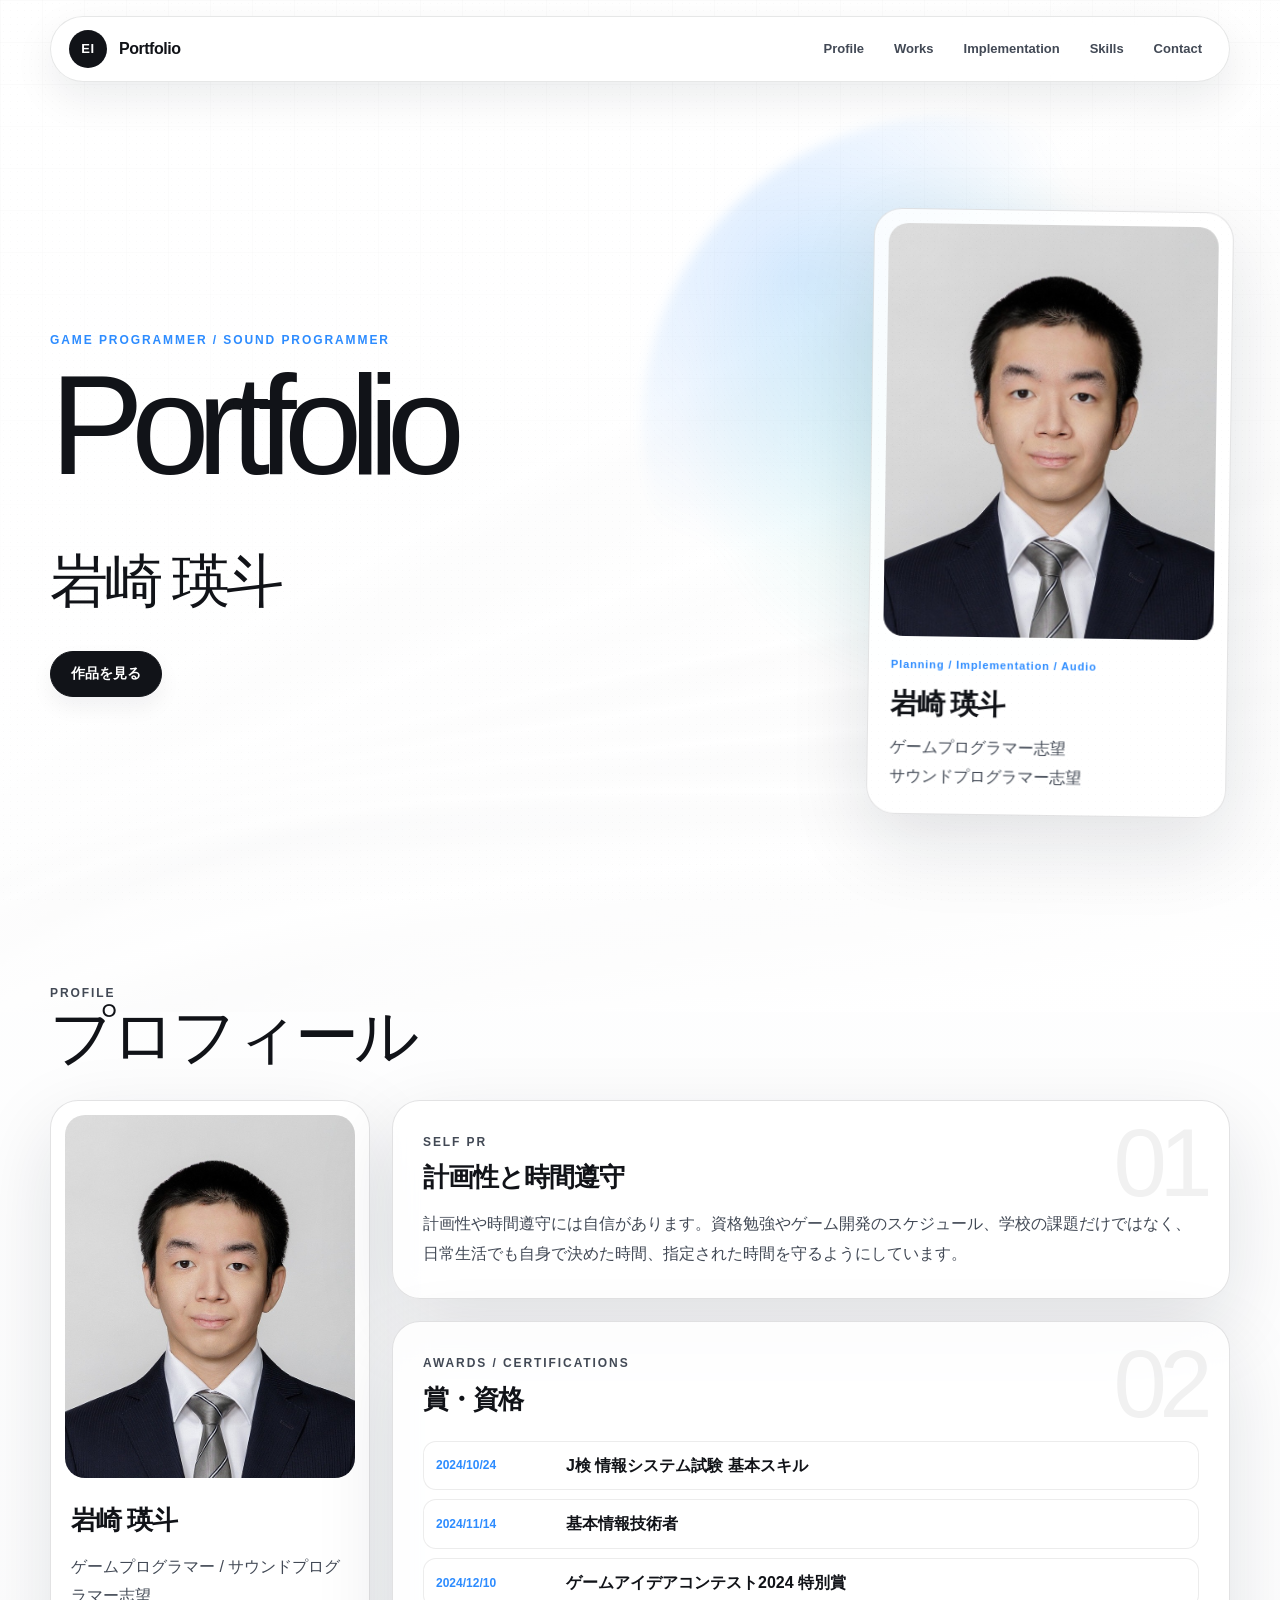
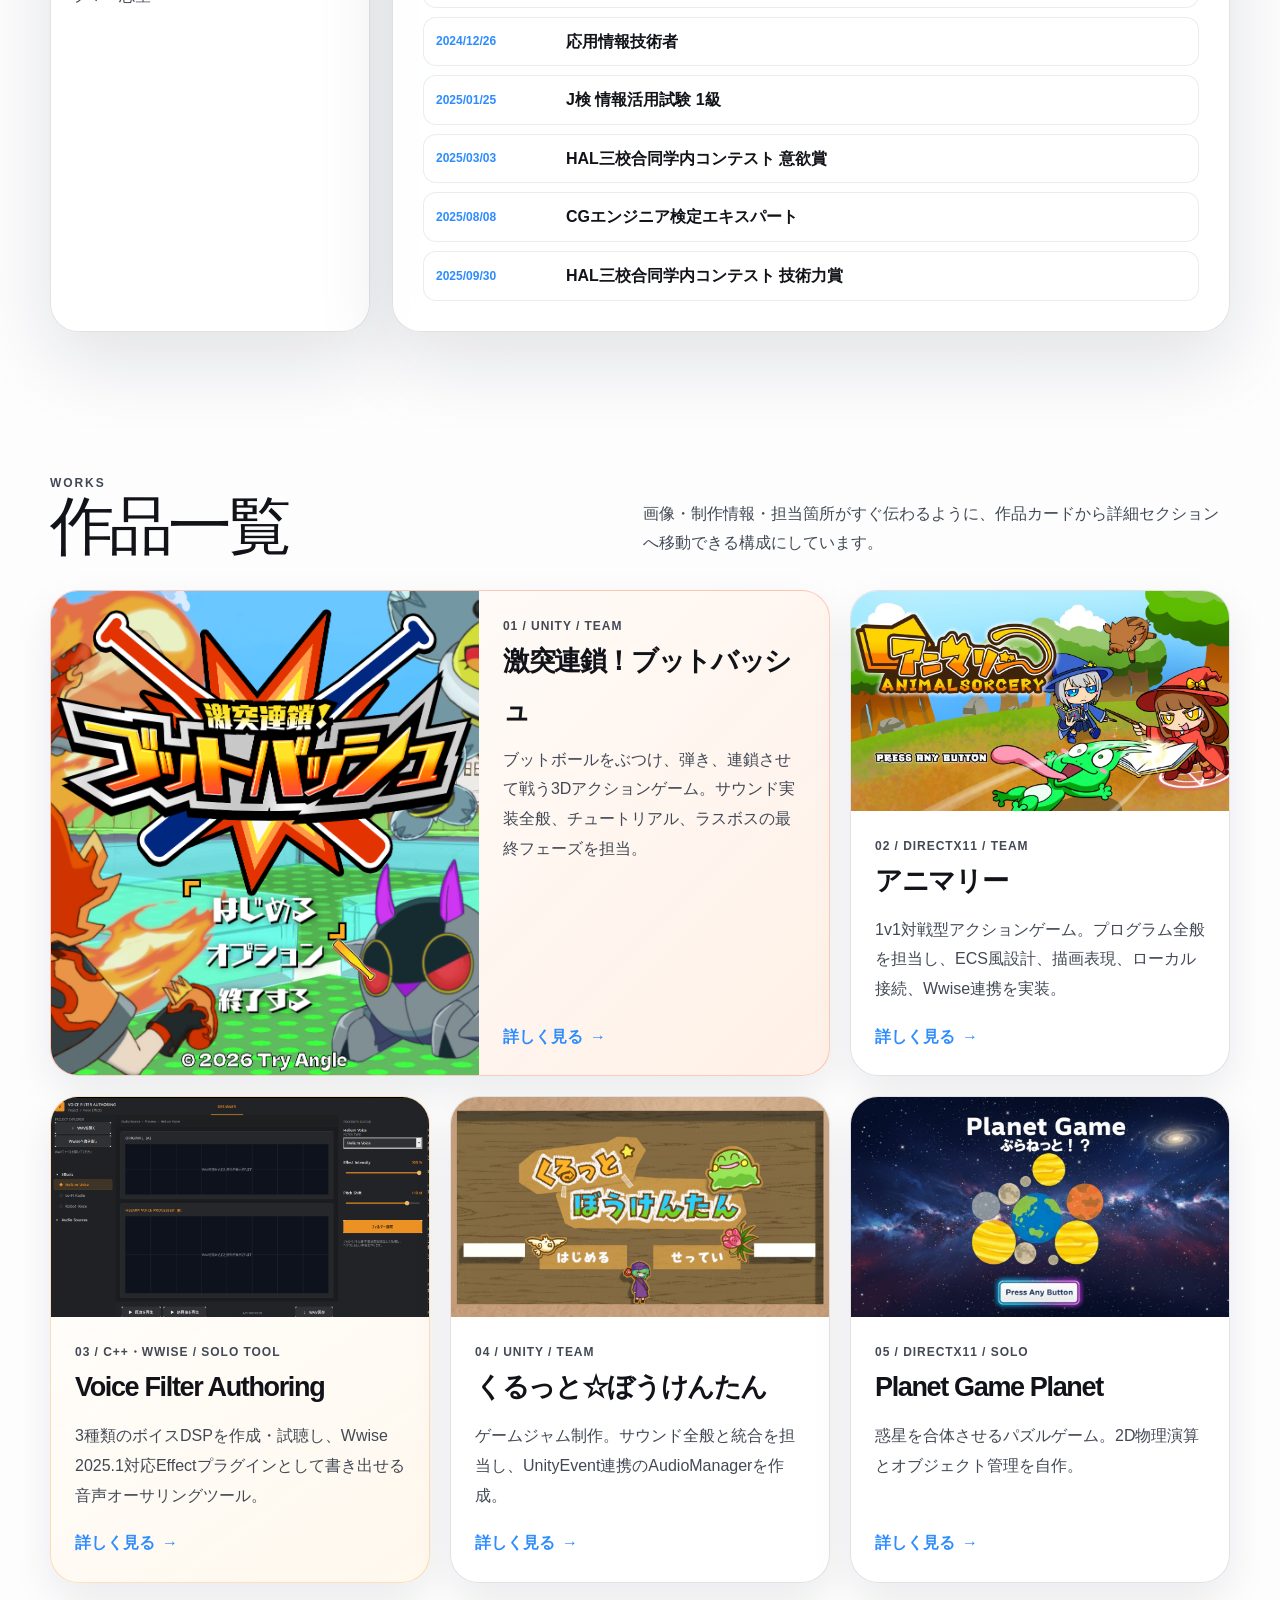
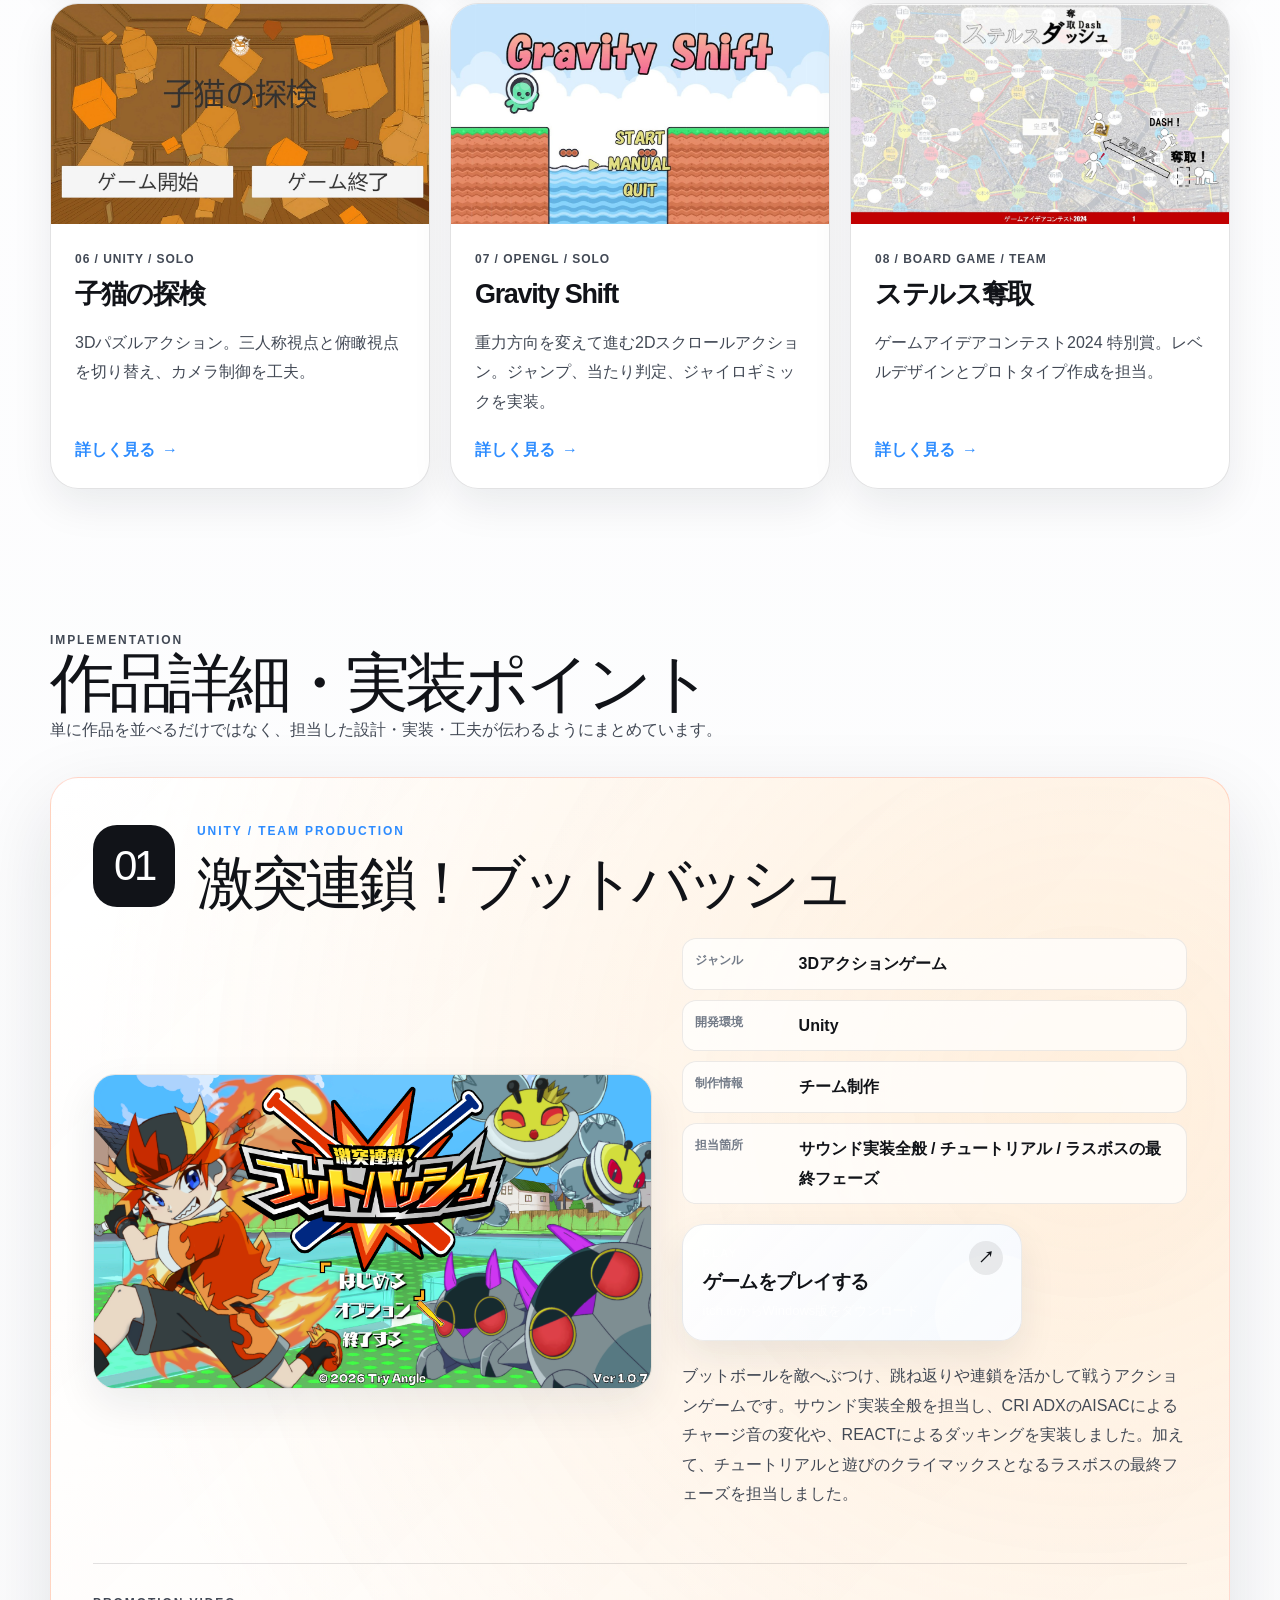
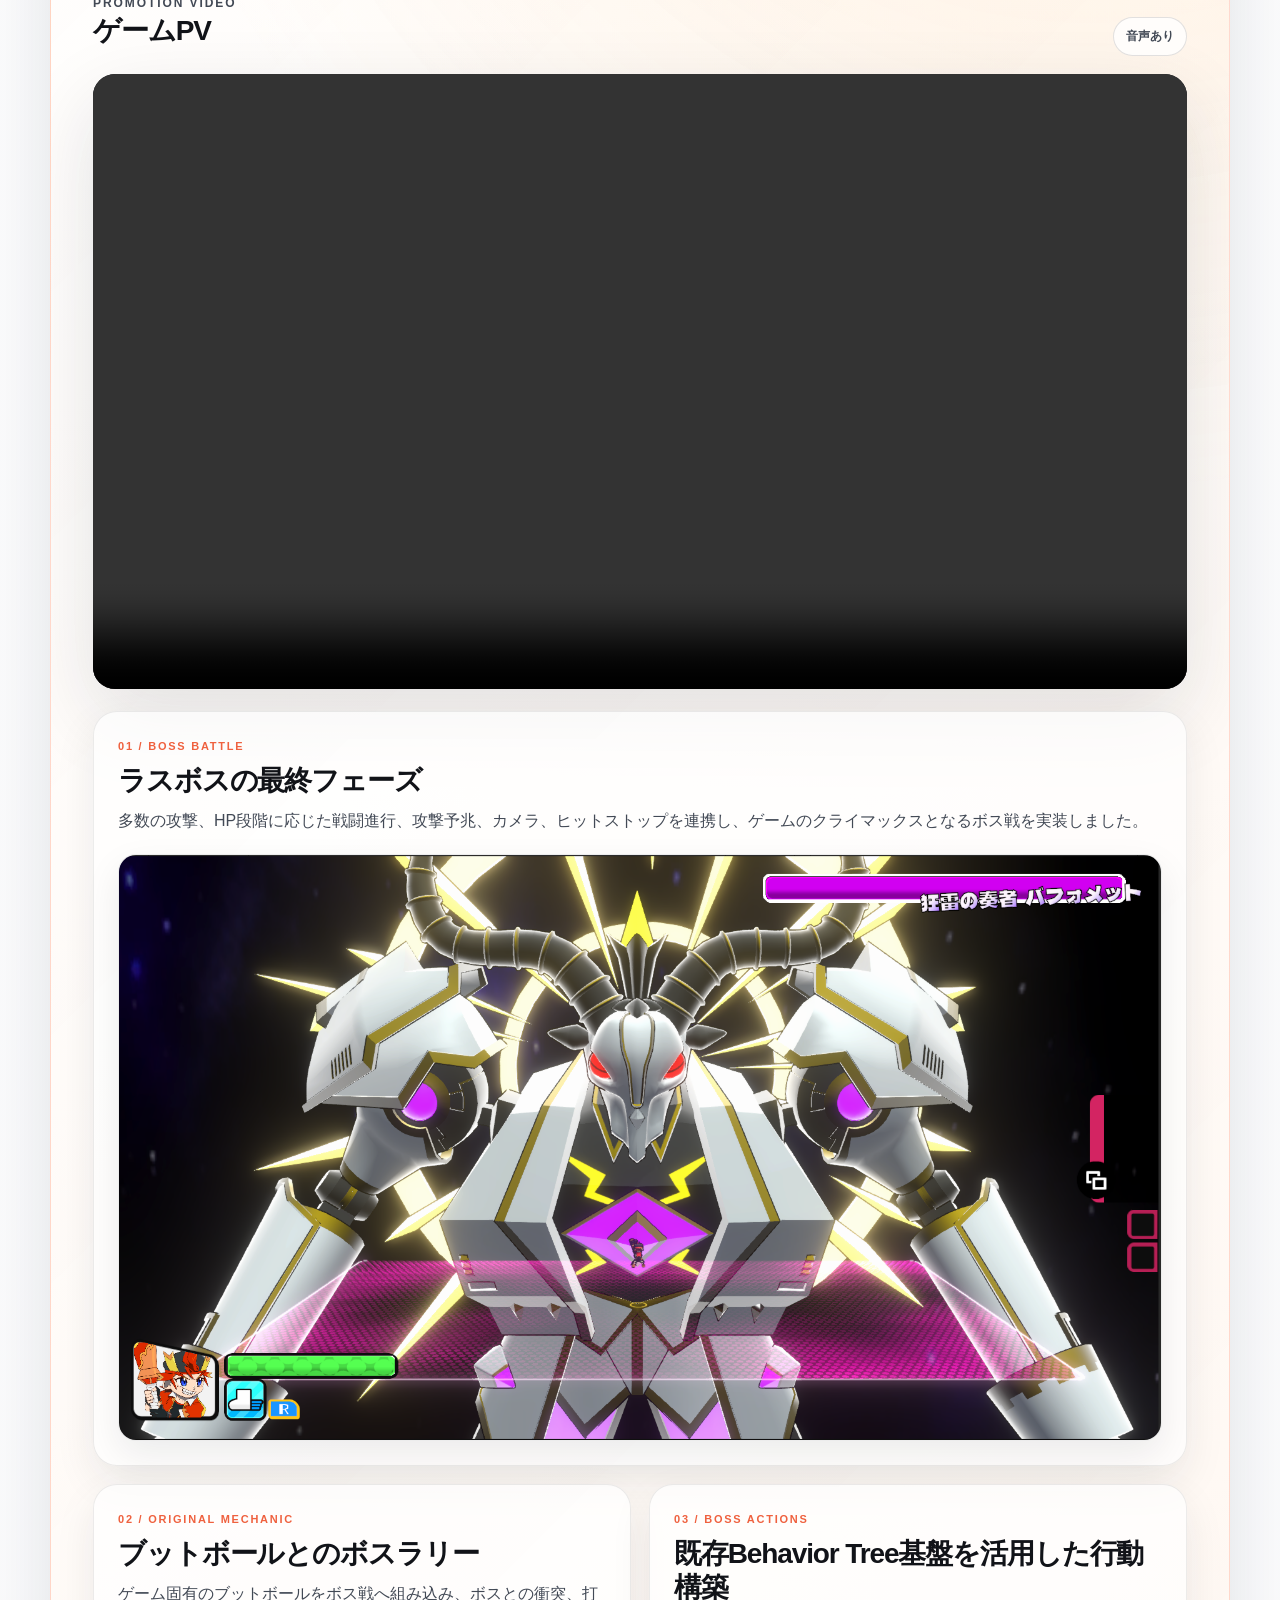
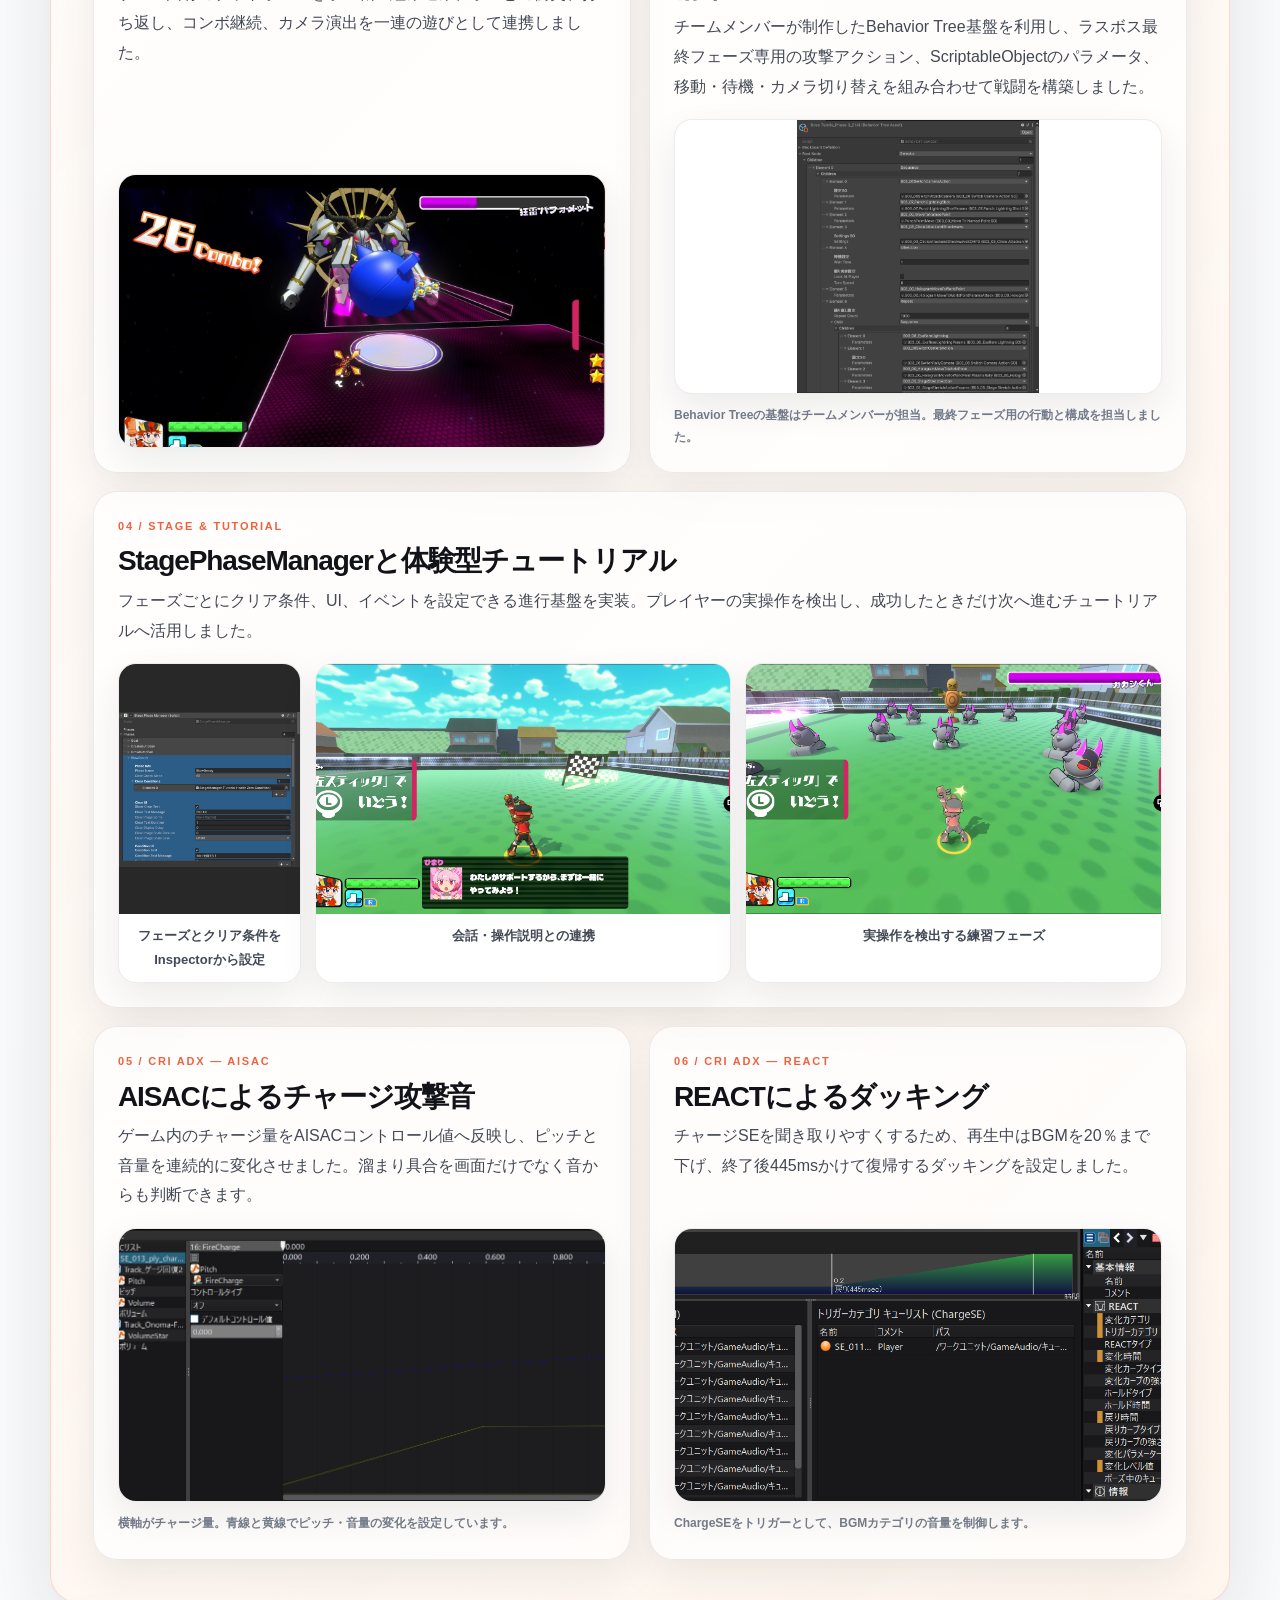
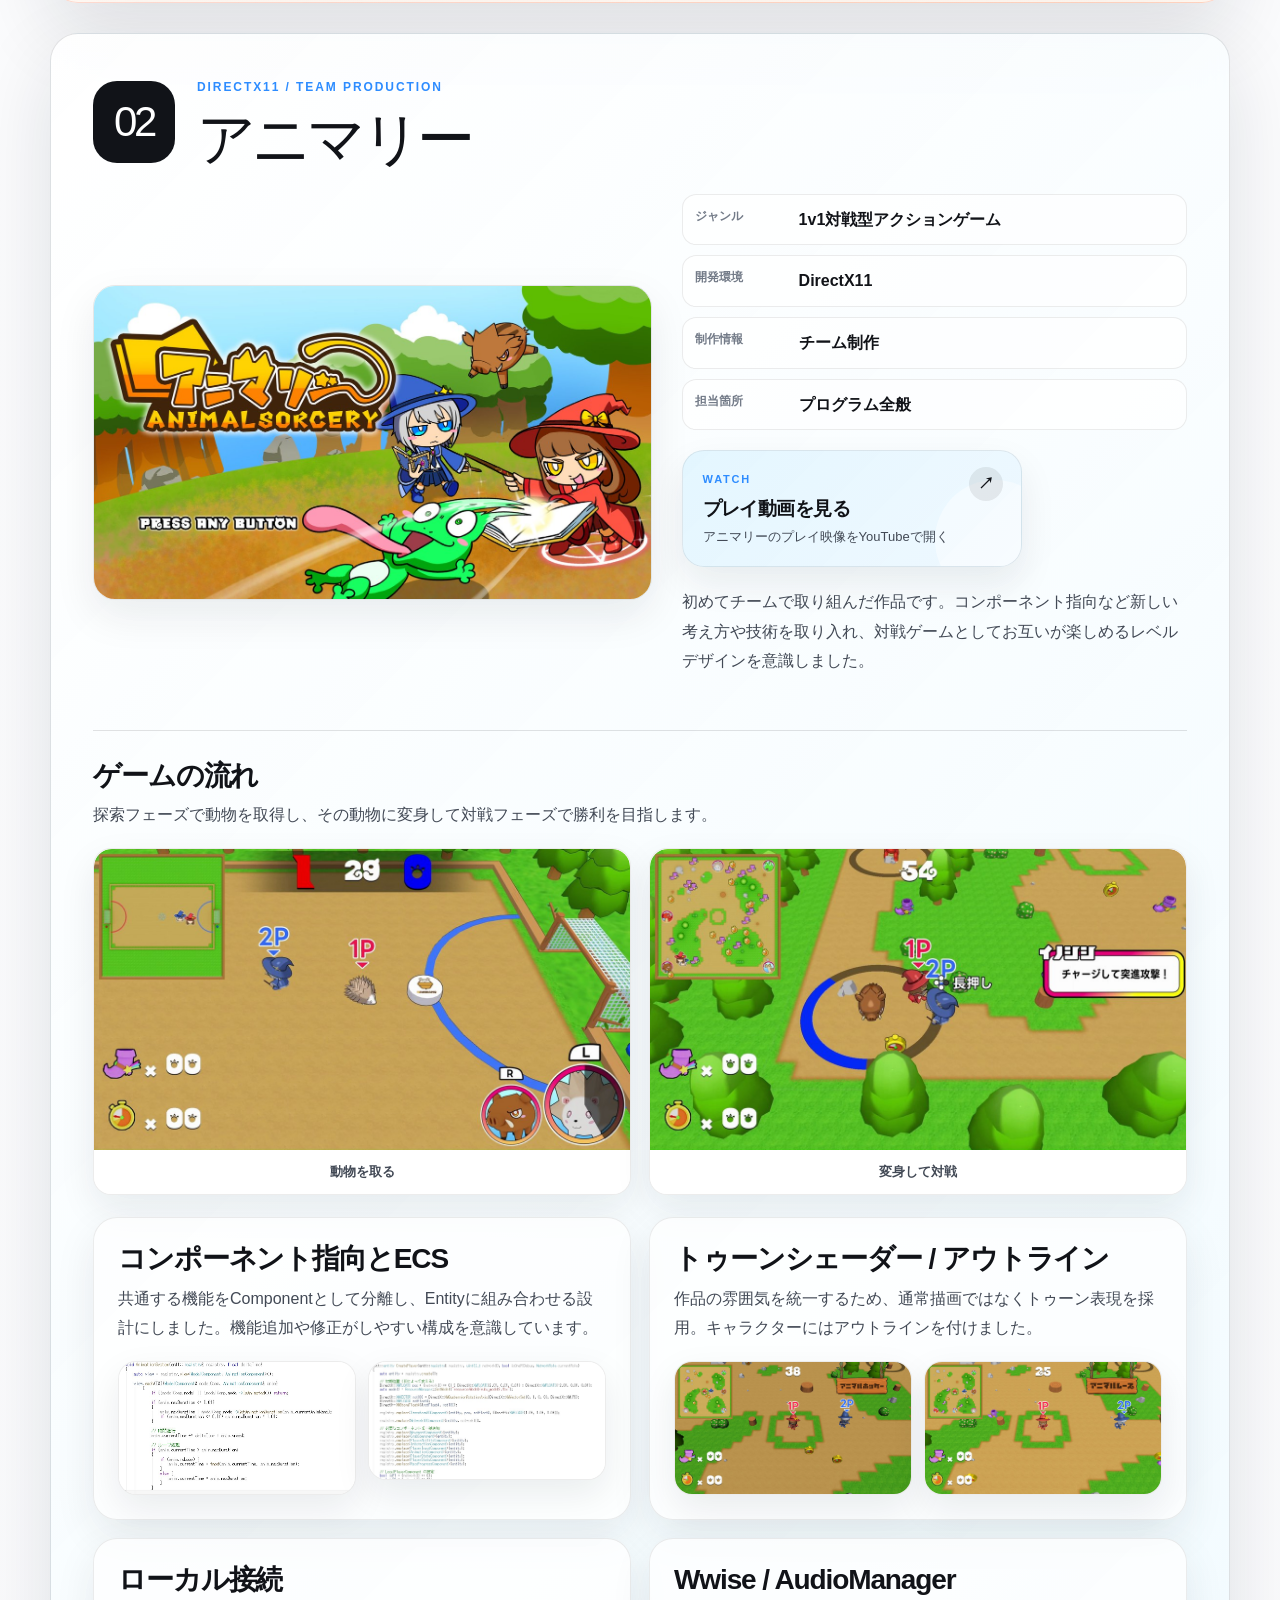
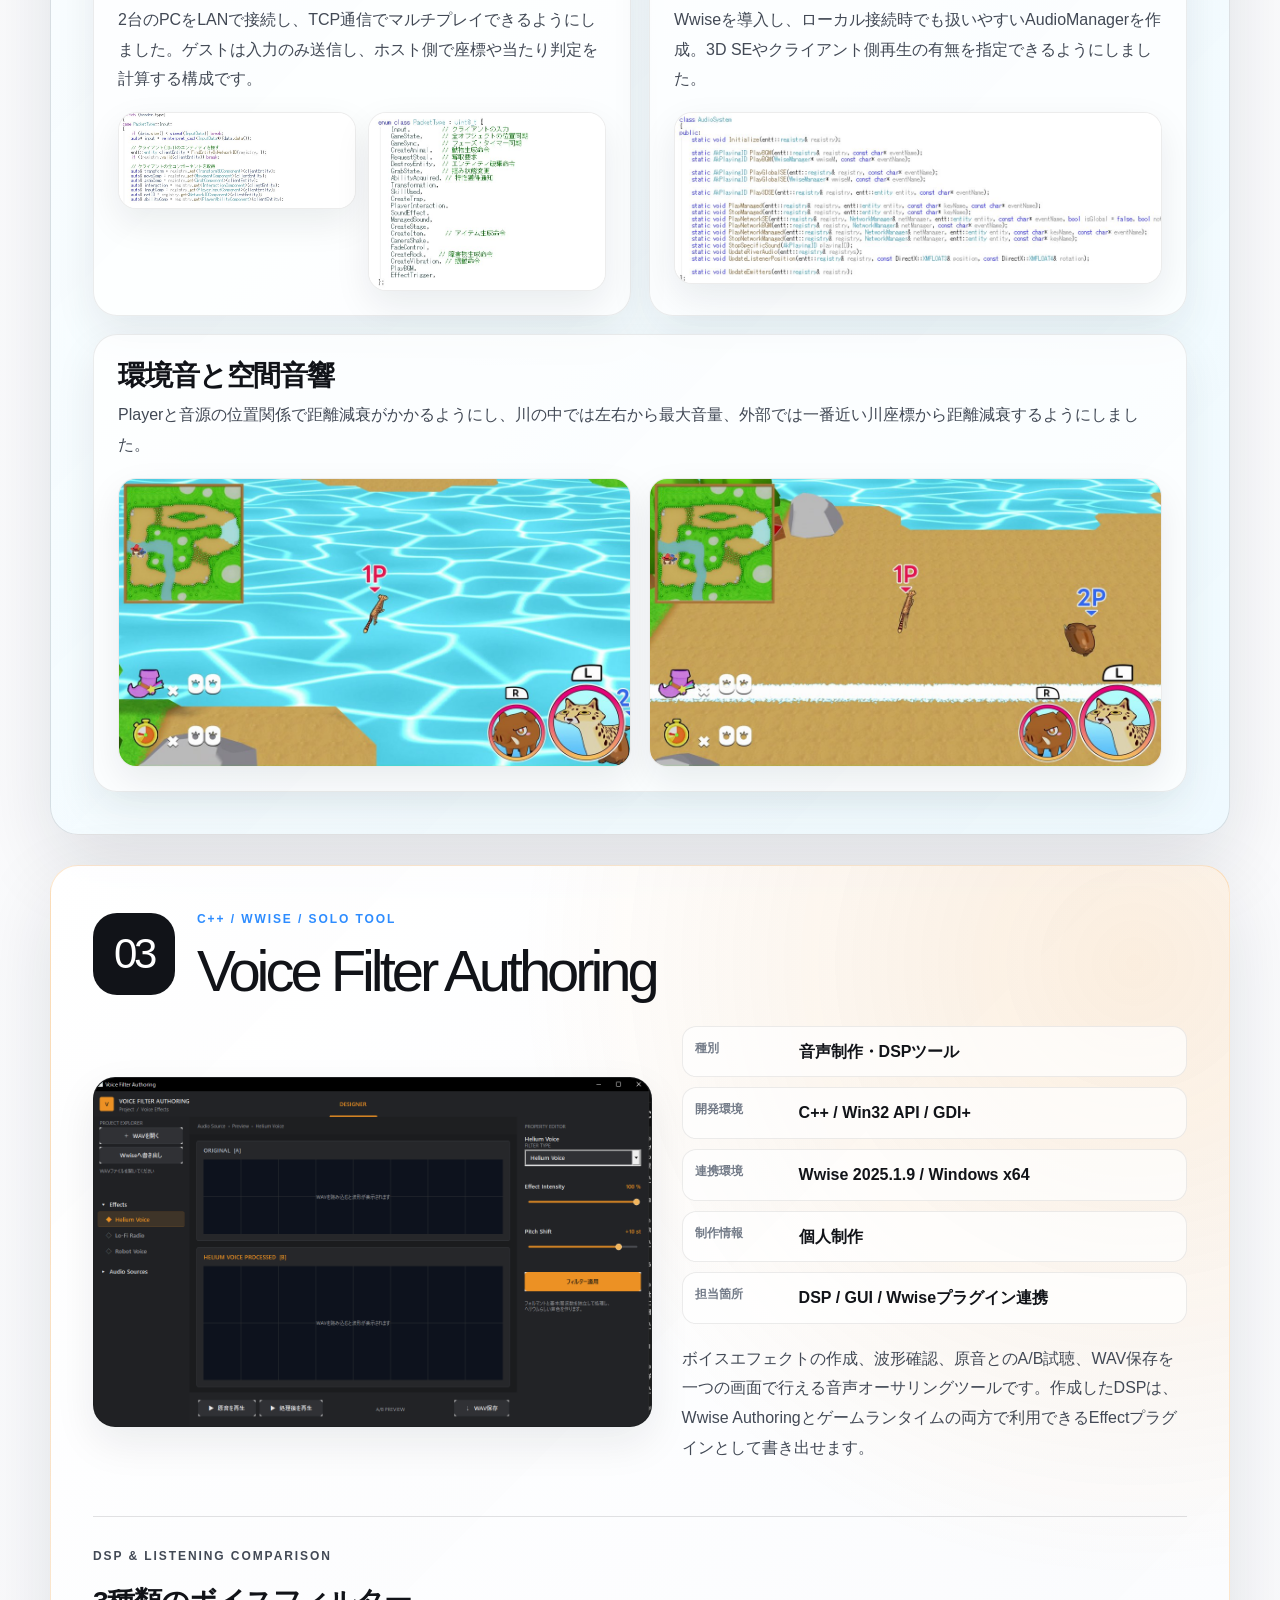
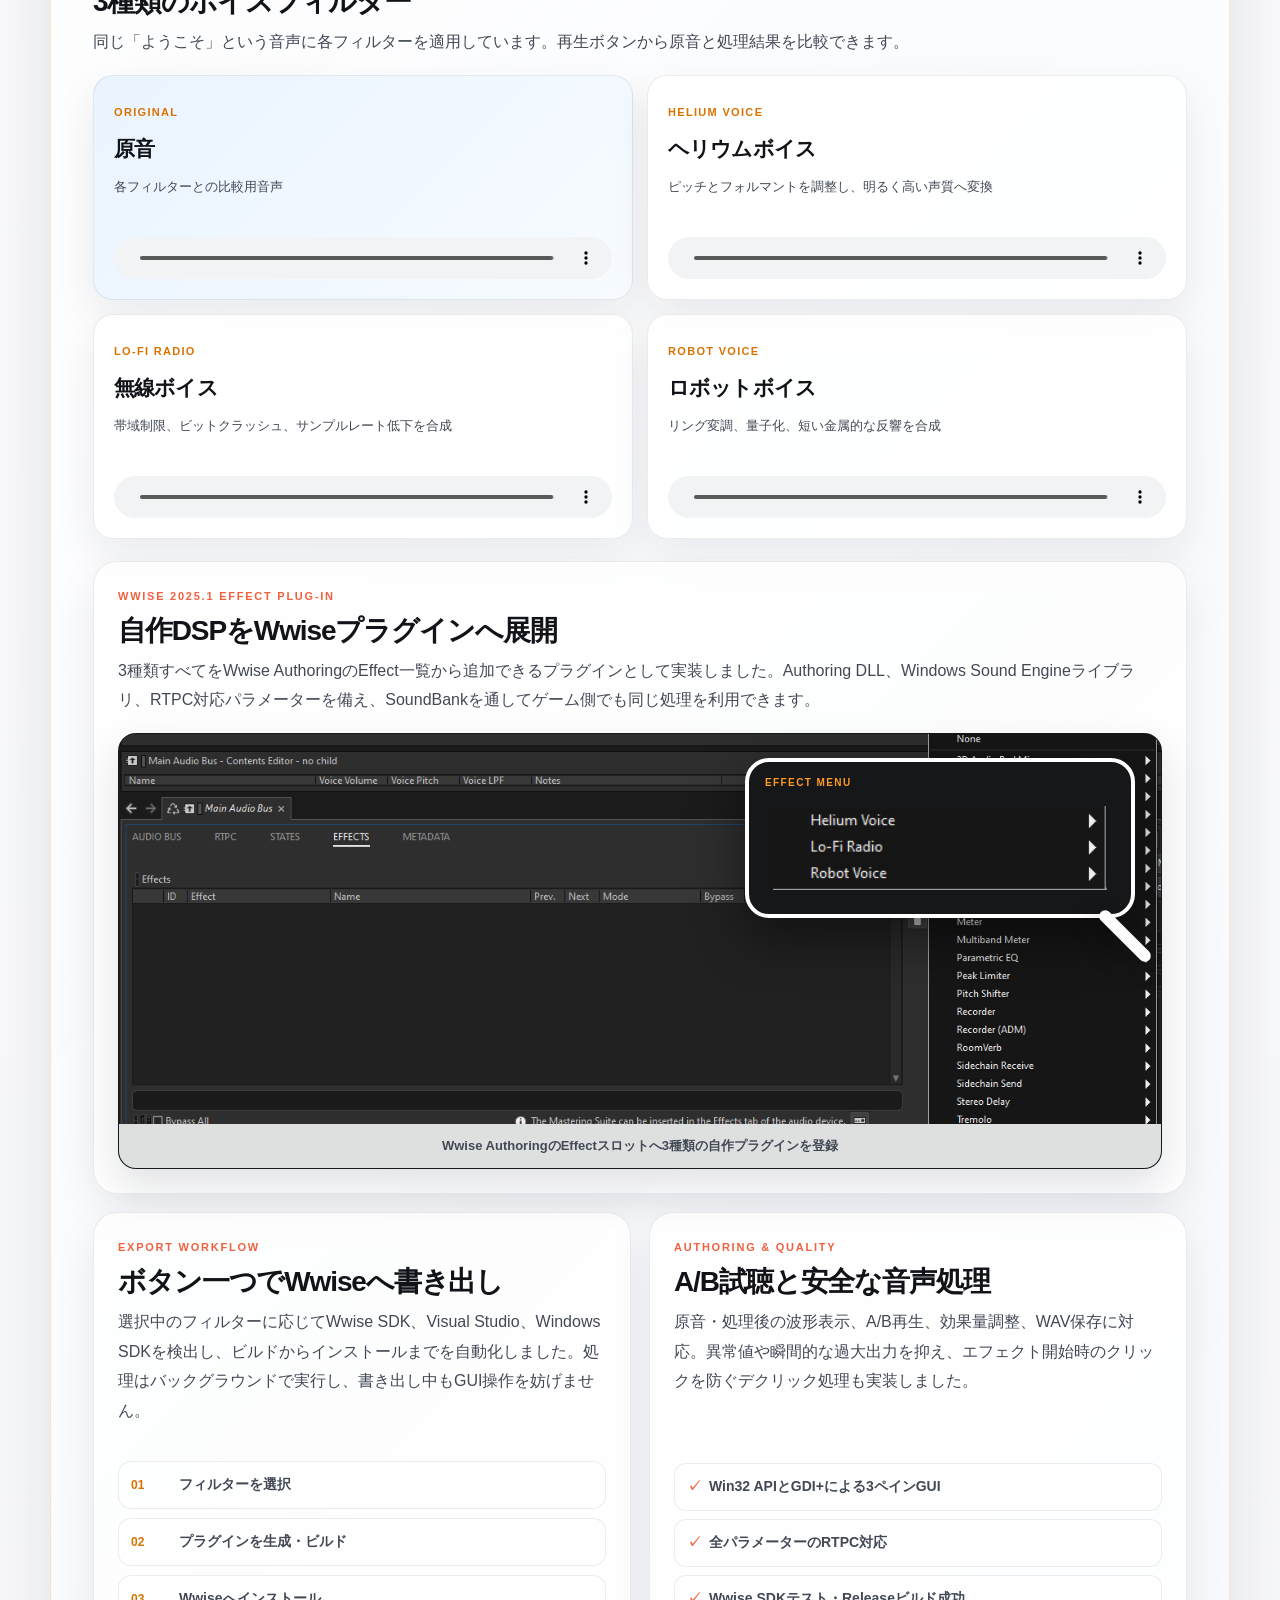
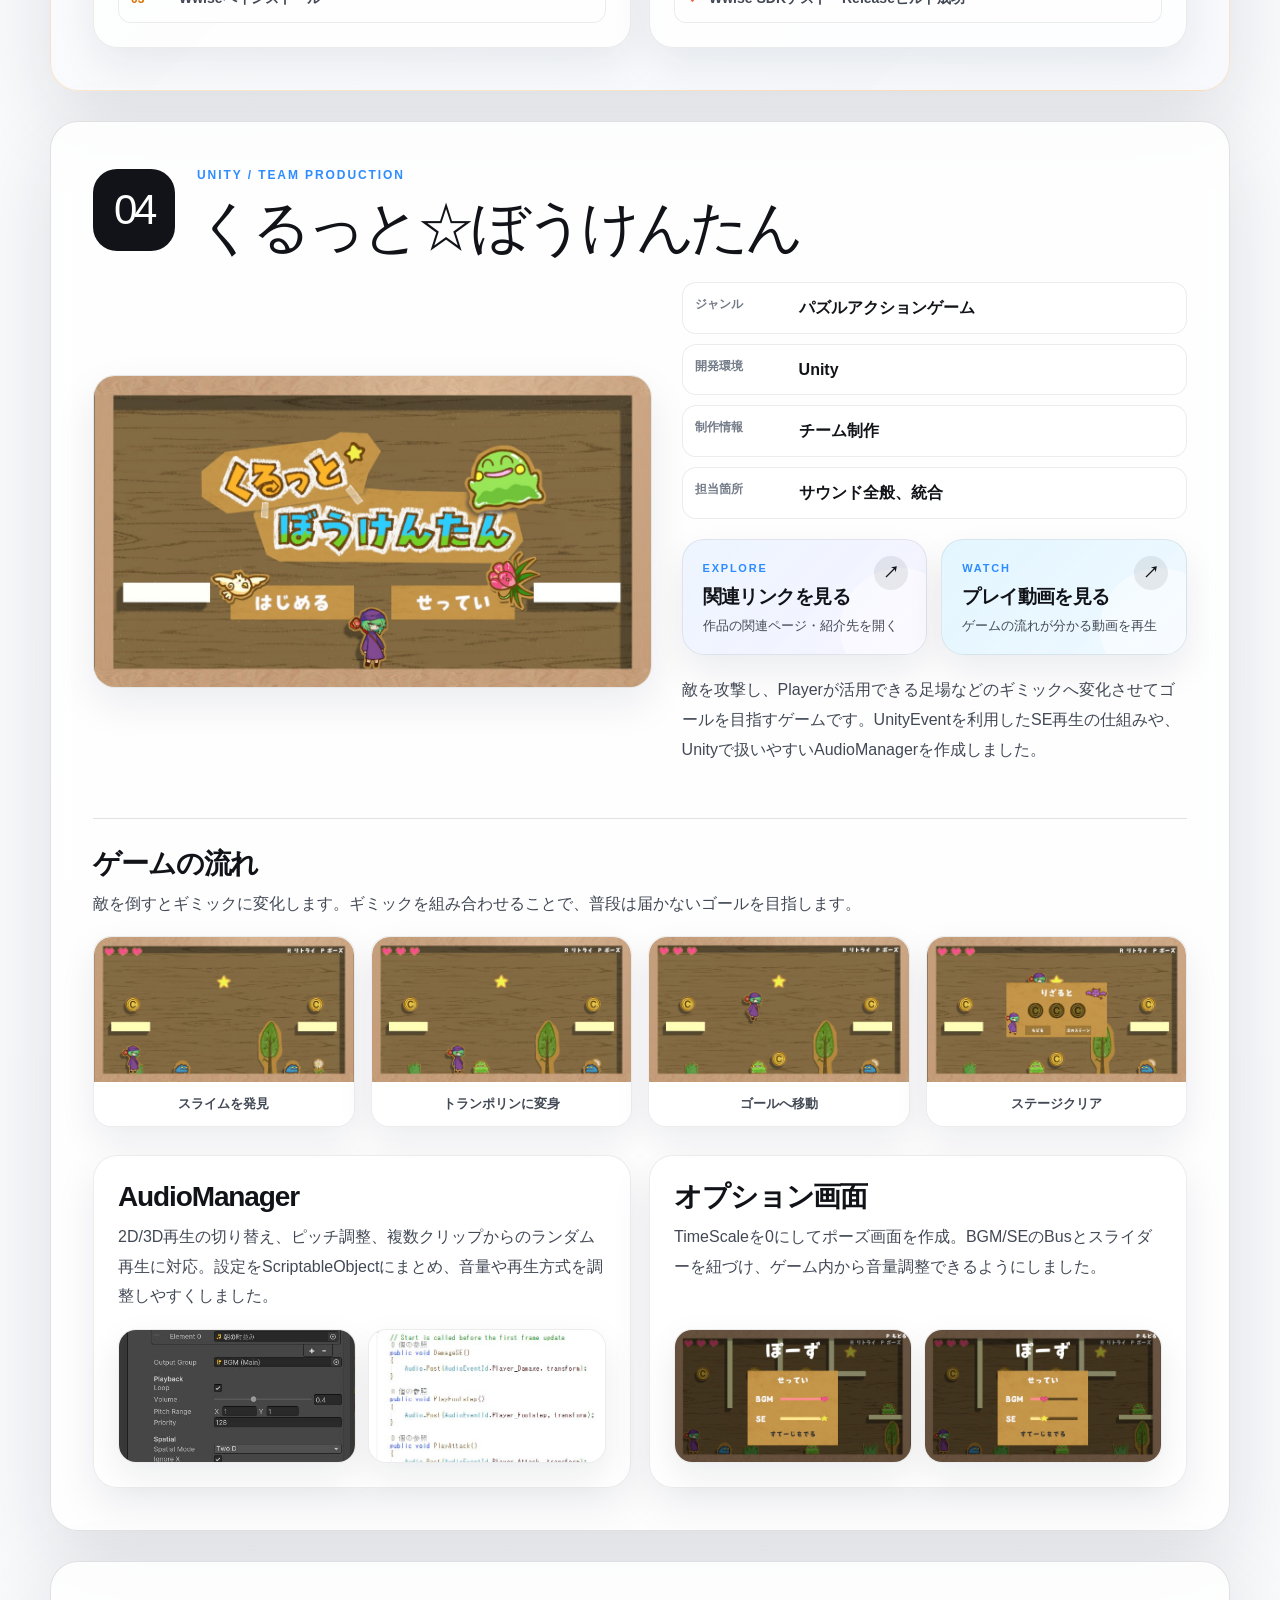
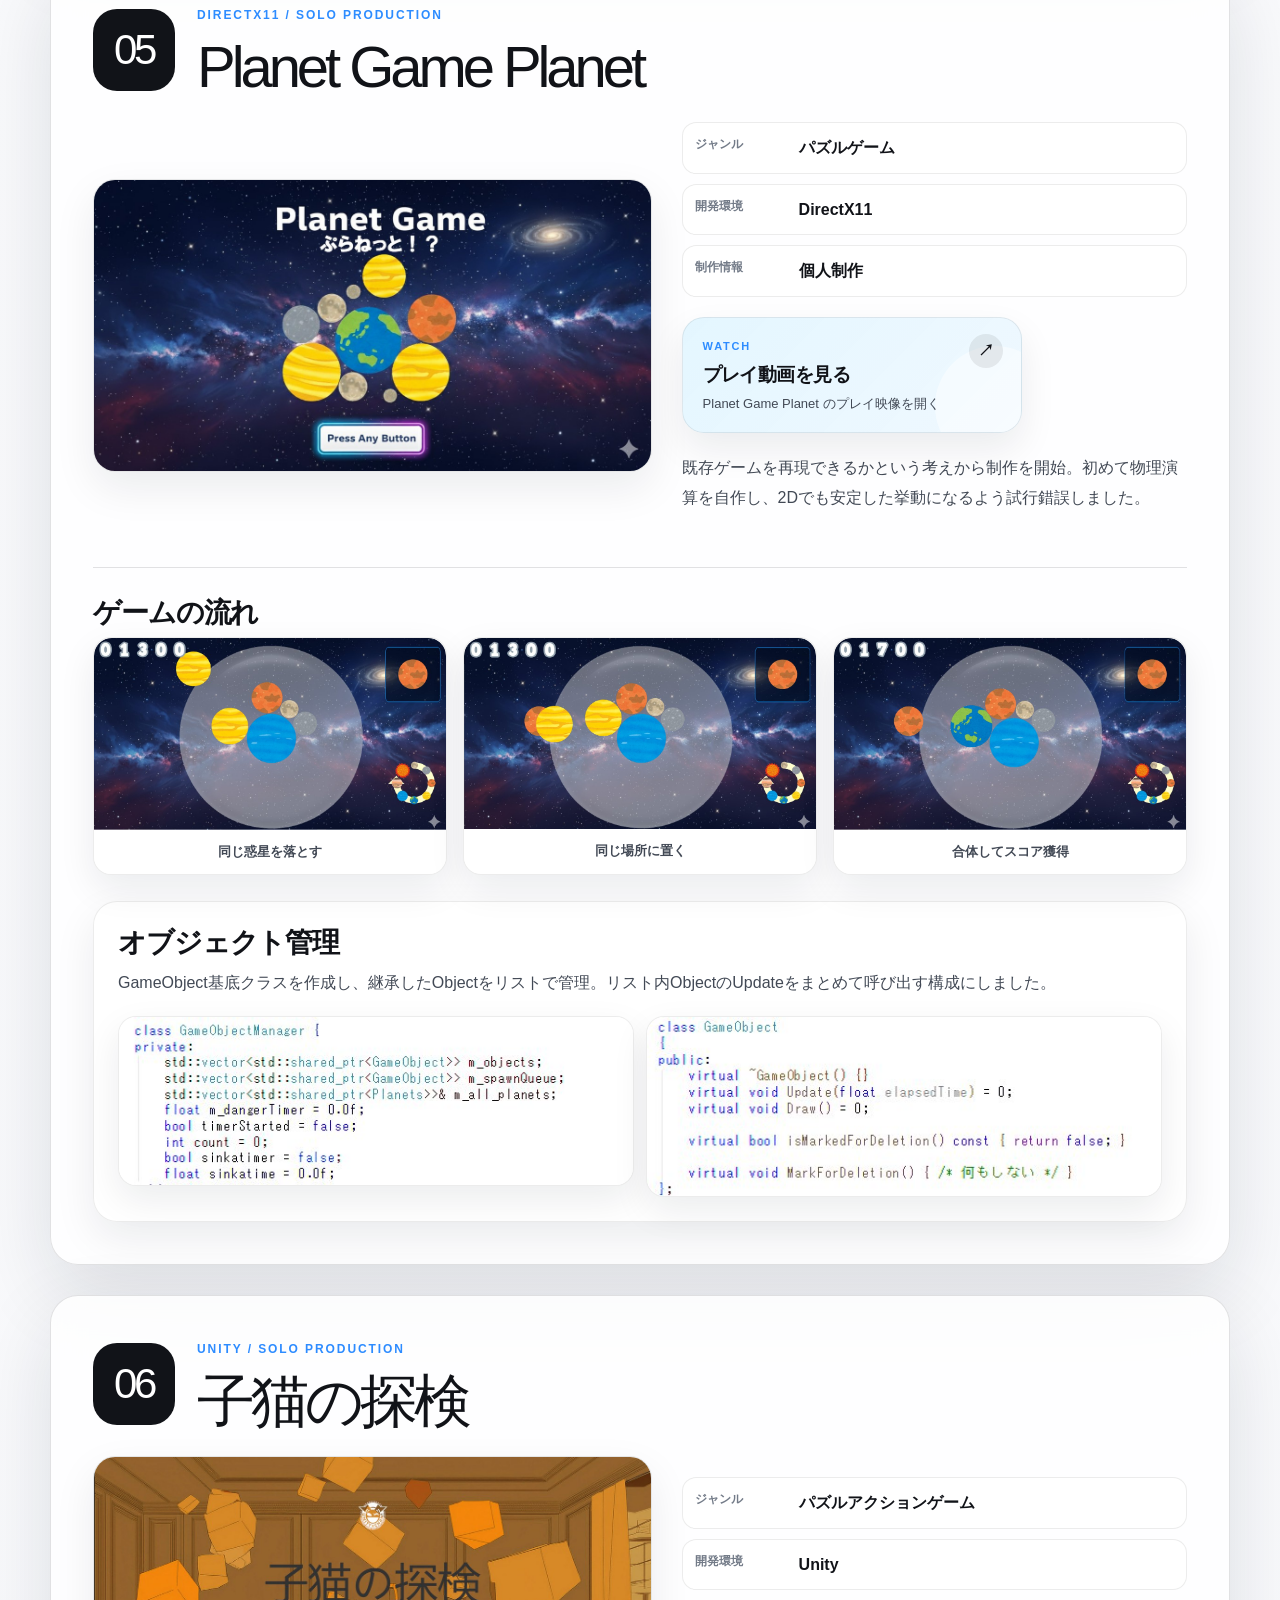
==== index.html @ 0bd93daa "Add Wwise voice filter tool showcase" ====
<!DOCTYPE html>
<html lang="ja">
<head>
  <meta charset="UTF-8" />
  <meta name="viewport" content="width=device-width, initial-scale=1.0" />
  <title>岩崎 瑛斗 | Game Programmer Portfolio</title>
  <meta name="description" content="岩崎瑛斗のゲーム制作・サウンドプログラミングポートフォリオサイト" />
  <link rel="stylesheet" href="style.css" />
</head>
<body>
  <div class="grain" aria-hidden="true"></div>

  <header class="site-header">
    <a class="brand" href="#top" aria-label="トップへ戻る">
      <span class="brand-mark">EI</span>
      <span>Portfolio</span>
    </a>
    <nav class="global-nav" aria-label="メインナビゲーション">
      <a href="#profile">Profile</a>
      <a href="#works">Works</a>
      <a href="#implementation">Implementation</a>
      <a href="#skills">Skills</a>
      <a href="#contact">Contact</a>
    </nav>
  </header>

  <main id="top">
    <!-- HERO -->
    <section class="hero section-shell">
      <div class="hero-bg" aria-hidden="true"></div>
      <div class="hero-copy">
        <p class="section-kicker">Game Programmer / Sound Programmer</p>
        <h1>Portfolio<br><span>岩崎 瑛斗</span></h1>
        <div class="hero-actions">
          <a class="btn primary" href="#works">作品を見る</a>
        </div>
      </div>
      <aside class="hero-card profile-mini">
        <img src="assets/images/profile.jpg" alt="岩崎 瑛斗のプロフィール写真" />
        <div>
          <p class="mini-label">Planning / Implementation / Audio</p>
          <h2>岩崎 瑛斗</h2>
          <p>ゲームプログラマー志望<br>サウンドプログラマー志望</p>
        </div>
      </aside>
    </section>

    <!-- PROFILE -->
    <section id="profile" class="section-shell profile-section">
      <div class="section-head split">
        <div>
          <p class="section-kicker">Profile</p>
          <h2>プロフィール</h2>
        </div>
      </div>

      <div class="profile-grid">
        <article class="profile-photo-card card">
          <img src="assets/images/profile.jpg" alt="岩崎 瑛斗のプロフィール写真" />
          <div class="profile-caption">
            <h3>岩崎 瑛斗</h3>
            <p>ゲームプログラマー / サウンドプログラマー志望</p>
          </div>
        </article>

        <article class="card pr-card">
          <span class="card-number">01</span>
          <p class="section-kicker">Self PR</p>
          <h3>計画性と時間遵守</h3>
          <p>
            計画性や時間遵守には自信があります。資格勉強やゲーム開発のスケジュール、学校の課題だけではなく、日常生活でも自身で決めた時間、指定された時間を守るようにしています。
          </p>
        </article>

        <article class="card awards-card">
          <span class="card-number">02</span>
          <p class="section-kicker">Awards / Certifications</p>
          <h3>賞・資格</h3>
          <ol class="timeline">
            <li><time>2024/10/24</time><span>J検 情報システム試験 基本スキル</span></li>
            <li><time>2024/11/14</time><span>基本情報技術者</span></li>
            <li><time>2024/12/10</time><span>ゲームアイデアコンテスト2024 特別賞</span></li>
            <li><time>2024/12/26</time><span>応用情報技術者</span></li>
            <li><time>2025/01/25</time><span>J検 情報活用試験 1級</span></li>
            <li><time>2025/03/03</time><span>HAL三校合同学内コンテスト 意欲賞</span></li>
            <li><time>2025/08/08</time><span>CGエンジニア検定エキスパート</span></li>
            <li><time>2025/09/30</time><span>HAL三校合同学内コンテスト 技術力賞</span></li>
          </ol>
        </article>
      </div>
    </section>

    <!-- WORKS OVERVIEW -->
    <section id="works" class="section-shell works-section">
      <div class="section-head split">
        <div>
          <p class="section-kicker">Works</p>
          <h2>作品一覧</h2>
        </div>
        <p>
          画像・制作情報・担当箇所がすぐ伝わるように、作品カードから詳細セクションへ移動できる構成にしています。
        </p>
      </div>

      <div class="works-grid">
        <article class="work-card large work-card-featured">
          <a href="#butto-bash" class="work-thumb work-thumb-poster"><img src="assets/images/work-butto-bash.png" alt="激突連鎖！ブットバッシュのキービジュアル" /></a>
          <div class="work-body">
            <p class="work-index">01 / Unity / Team</p>
            <h3>激突連鎖！ブットバッシュ</h3>
            <p>ブットボールをぶつけ、弾き、連鎖させて戦う3Dアクションゲーム。サウンド実装全般、チュートリアル、ラスボスの最終フェーズを担当。</p>
            <a class="text-link" href="#butto-bash">詳しく見る</a>
          </div>
        </article>

        <article class="work-card">
          <a href="#animaly" class="work-thumb"><img src="assets/images/work-animaly.jpg" alt="アニマリーのタイトル画面" /></a>
          <div class="work-body">
            <p class="work-index">02 / DirectX11 / Team</p>
            <h3>アニマリー</h3>
            <p>1v1対戦型アクションゲーム。プログラム全般を担当し、ECS風設計、描画表現、ローカル接続、Wwise連携を実装。</p>
            <a class="text-link" href="#animaly">詳しく見る</a>
          </div>
        </article>

        <article class="work-card work-card-tool">
          <a href="#voice-filter" class="work-thumb"><img src="assets/images/work-filter-tool.png" alt="Voice Filter Authoringの編集画面" /></a>
          <div class="work-body">
            <p class="work-index">03 / C++・Wwise / Solo Tool</p>
            <h3>Voice Filter Authoring</h3>
            <p>3種類のボイスDSPを作成・試聴し、Wwise 2025.1対応Effectプラグインとして書き出せる音声オーサリングツール。</p>
            <a class="text-link" href="#voice-filter">詳しく見る</a>
          </div>
        </article>

        <article class="work-card">
          <a href="#kurutto" class="work-thumb"><img src="assets/images/work-kurutto.jpg" alt="くるっと☆ぼうけんたんのタイトル画面" /></a>
          <div class="work-body">
            <p class="work-index">04 / Unity / Team</p>
            <h3>くるっと☆ぼうけんたん</h3>
            <p>ゲームジャム制作。サウンド全般と統合を担当し、UnityEvent連携のAudioManagerを作成。</p>
            <a class="text-link" href="#kurutto">詳しく見る</a>
          </div>
        </article>

        <article class="work-card">
          <a href="#planet" class="work-thumb"><img src="assets/images/work-planet.jpg" alt="Planet Game Planetのタイトル画面" /></a>
          <div class="work-body">
            <p class="work-index">05 / DirectX11 / Solo</p>
            <h3>Planet Game Planet</h3>
            <p>惑星を合体させるパズルゲーム。2D物理演算とオブジェクト管理を自作。</p>
            <a class="text-link" href="#planet">詳しく見る</a>
          </div>
        </article>

        <article class="work-card">
          <a href="#kitten" class="work-thumb"><img src="assets/images/work-kitten.jpg" alt="子猫の探検のタイトル画面" /></a>
          <div class="work-body">
            <p class="work-index">06 / Unity / Solo</p>
            <h3>子猫の探検</h3>
            <p>3Dパズルアクション。三人称視点と俯瞰視点を切り替え、カメラ制御を工夫。</p>
            <a class="text-link" href="#kitten">詳しく見る</a>
          </div>
        </article>

        <article class="work-card">
          <a href="#gravity" class="work-thumb"><img src="assets/images/work-gravity.jpg" alt="Gravity Shiftのタイトル画面" /></a>
          <div class="work-body">
            <p class="work-index">07 / OpenGL / Solo</p>
            <h3>Gravity Shift</h3>
            <p>重力方向を変えて進む2Dスクロールアクション。ジャンプ、当たり判定、ジャイロギミックを実装。</p>
            <a class="text-link" href="#gravity">詳しく見る</a>
          </div>
        </article>

        <article class="work-card">
          <a href="#stealth" class="work-thumb"><img src="assets/images/work-stealth.jpg" alt="ステルス奪取の資料画像" /></a>
          <div class="work-body">
            <p class="work-index">08 / Board Game / Team</p>
            <h3>ステルス奪取</h3>
            <p>ゲームアイデアコンテスト2024 特別賞。レベルデザインとプロトタイプ作成を担当。</p>
            <a class="text-link" href="#stealth">詳しく見る</a>
          </div>
        </article>
      </div>
    </section>

    <!-- PROJECT DETAILS -->
    <section id="implementation" class="section-shell project-section">
      <div class="section-head">
        <p class="section-kicker">Implementation</p>
        <h2>作品詳細・実装ポイント</h2>
        <p>単に作品を並べるだけではなく、担当した設計・実装・工夫が伝わるようにまとめています。</p>
      </div>

      <article id="butto-bash" class="project-detail card project-primary butto-project">
        <div class="project-title-row">
          <span class="project-no">01</span>
          <div>
            <p class="section-kicker">Unity / Team Production</p>
            <h3>激突連鎖！ブットバッシュ</h3>
          </div>
        </div>

        <div class="project-layout butto-intro">
          <img class="project-main-img butto-key-visual" src="assets/images/work-butto-bash.png" alt="激突連鎖！ブットバッシュのキービジュアル" />
          <div class="project-copy">
            <dl class="spec-list">
              <div><dt>ジャンル</dt><dd>3Dアクションゲーム</dd></div>
              <div><dt>開発環境</dt><dd>Unity</dd></div>
              <div><dt>制作情報</dt><dd>チーム制作</dd></div>
              <div><dt>担当箇所</dt><dd>サウンド実装全般 / チュートリアル / ラスボスの最終フェーズ</dd></div>
            </dl>
            <div class="project-actions one-action">
              <a class="action-card action-play" href="https://ushi34.itch.io/butto-bash" target="_blank" rel="noopener">
                <span class="action-eyebrow">Play</span>
                <strong>ゲームをプレイする</strong>
                <span class="action-meta">itch.ioからWindows版をダウンロード</span>
              </a>
            </div>
            <p>
              ブットボールを敵へぶつけ、跳ね返りや連鎖を活かして戦うアクションゲームです。サウンド実装全般を担当し、CRI ADXのAISACによるチャージ音の変化や、REACTによるダッキングを実装しました。加えて、チュートリアルと遊びのクライマックスとなるラスボスの最終フェーズを担当しました。
            </p>
          </div>
        </div>

        <div class="subsection pv-section">
          <div class="subsection-heading-row">
            <div>
              <p class="section-kicker">Promotion Video</p>
              <h4>ゲームPV</h4>
            </div>
            <span class="media-note">音声あり</span>
          </div>
          <video class="project-video" controls preload="metadata" playsinline>
            <source src="assets/videos/butto-bash-pv-web.mp4" type="video/mp4" />
            お使いのブラウザは動画再生に対応していません。
          </video>
        </div>

        <div class="feature-grid butto-features">
          <article class="feature-card wide butto-feature-hero">
            <p class="feature-label">01 / Boss Battle</p>
            <h4>ラスボスの最終フェーズ</h4>
            <p>多数の攻撃、HP段階に応じた戦闘進行、攻撃予兆、カメラ、ヒットストップを連携し、ゲームのクライマックスとなるボス戦を実装しました。</p>
            <img class="feature-media" src="assets/images/butto-boss-main.png" alt="巨大なラスボスと対峙する最終フェーズのゲーム画面" />
          </article>

          <article class="feature-card">
            <p class="feature-label">02 / Original Mechanic</p>
            <h4>ブットボールとのボスラリー</h4>
            <p>ゲーム固有のブットボールをボス戦へ組み込み、ボスとの衝突、打ち返し、コンボ継続、カメラ演出を一連の遊びとして連携しました。</p>
            <img class="feature-media" src="assets/images/butto-boss-rally.png" alt="ブットボールをボスへ打ち返してコンボをつなぐ場面" />
          </article>

          <article class="feature-card">
            <p class="feature-label">03 / Boss Actions</p>
            <h4>既存Behavior Tree基盤を活用した行動構築</h4>
            <p>チームメンバーが制作したBehavior Tree基盤を利用し、ラスボス最終フェーズ専用の攻撃アクション、ScriptableObjectのパラメータ、移動・待機・カメラ切り替えを組み合わせて戦闘を構築しました。</p>
            <img class="feature-media feature-media-tall" src="assets/images/butto-behavior-tree.png" alt="ラスボス最終フェーズ専用のアクションを組み合わせたBehavior Tree設定" />
            <p class="media-caption">Behavior Treeの基盤はチームメンバーが担当。最終フェーズ用の行動と構成を担当しました。</p>
          </article>

          <article class="feature-card wide">
            <p class="feature-label">04 / Stage &amp; Tutorial</p>
            <h4>StagePhaseManagerと体験型チュートリアル</h4>
            <p>フェーズごとにクリア条件、UI、イベントを設定できる進行基盤を実装。プレイヤーの実操作を検出し、成功したときだけ次へ進むチュートリアルへ活用しました。</p>
            <div class="butto-stage-gallery">
              <figure><img src="assets/images/butto-stage-phase-manager.png" alt="StagePhaseManagerでチュートリアルのフェーズを設定するInspector" /><figcaption>フェーズとクリア条件をInspectorから設定</figcaption></figure>
              <figure><img src="assets/images/butto-tutorial-guide.png" alt="会話と操作説明を表示するチュートリアル画面" /><figcaption>会話・操作説明との連携</figcaption></figure>
              <figure><img src="assets/images/butto-tutorial-practice.png" alt="複数の敵を使って操作を練習するチュートリアル画面" /><figcaption>実操作を検出する練習フェーズ</figcaption></figure>
            </div>
          </article>

          <article class="feature-card">
            <p class="feature-label">05 / CRI ADX — AISAC</p>
            <h4>AISACによるチャージ攻撃音</h4>
            <p>ゲーム内のチャージ量をAISACコントロール値へ反映し、ピッチと音量を連続的に変化させました。溜まり具合を画面だけでなく音からも判断できます。</p>
            <img class="feature-media" src="assets/images/butto-cri-aisac.png" alt="チャージ量に応じてピッチと音量を変化させるAISACグラフ" />
            <p class="media-caption">横軸がチャージ量。青線と黄線でピッチ・音量の変化を設定しています。</p>
          </article>

          <article class="feature-card">
            <p class="feature-label">06 / CRI ADX — REACT</p>
            <h4>REACTによるダッキング</h4>
            <p>チャージSEを聞き取りやすくするため、再生中はBGMを20％まで下げ、終了後445msかけて復帰するダッキングを設定しました。</p>
            <img class="feature-media" src="assets/images/butto-cri-react.png" alt="チャージSEをトリガーにBGMを下げるREACT設定" />
            <p class="media-caption">ChargeSEをトリガーとして、BGMカテゴリの音量を制御します。</p>
          </article>
        </div>
      </article>

      <article id="animaly" class="project-detail card project-primary">
        <div class="project-title-row">
          <span class="project-no">02</span>
          <div>
            <p class="section-kicker">DirectX11 / Team Production</p>
            <h3>アニマリー</h3>
          </div>
        </div>
        <div class="project-layout">
          <img class="project-main-img" src="assets/images/work-animaly.jpg" alt="アニマリーのタイトル画面" />
          <div class="project-copy">
            <dl class="spec-list">
              <div><dt>ジャンル</dt><dd>1v1対戦型アクションゲーム</dd></div>
              <div><dt>開発環境</dt><dd>DirectX11</dd></div>
              <div><dt>制作情報</dt><dd>チーム制作</dd></div>
              <div><dt>担当箇所</dt><dd>プログラム全般</dd></div>
            </dl>
            <div class="project-actions one-action">
              <a class="action-card action-video" href="https://youtube.com/watch?v=h-XA8TqGhY8&feature=youtu.be" target="_blank" rel="noopener">
                <span class="action-eyebrow">Watch</span>
                <strong>プレイ動画を見る</strong>
                <span class="action-meta">アニマリーのプレイ映像をYouTubeで開く</span>
              </a>
            </div>
            <p>
              初めてチームで取り組んだ作品です。コンポーネント指向など新しい考え方や技術を取り入れ、対戦ゲームとしてお互いが楽しめるレベルデザインを意識しました。
            </p>
          </div>
        </div>

        <div class="subsection">
          <h4>ゲームの流れ</h4>
          <p>探索フェーズで動物を取得し、その動物に変身して対戦フェーズで勝利を目指します。</p>
          <div class="image-pair">
            <figure><img src="assets/images/animaly-flow-1.jpg" alt="探索フェーズで動物を取得する画面" /><figcaption>動物を取る</figcaption></figure>
            <figure><img src="assets/images/animaly-flow-2.jpg" alt="動物に変身してホッケーで対戦する画面" /><figcaption>変身して対戦</figcaption></figure>
          </div>
        </div>

        <div class="feature-grid">
          <article class="feature-card">
            <h4>コンポーネント指向とECS</h4>
            <p>共通する機能をComponentとして分離し、Entityに組み合わせる設計にしました。機能追加や修正がしやすい構成を意識しています。</p>
            <div class="image-pair compact">
              <img src="assets/images/animaly-ecs-system.jpg" alt="AnimationComponentを持つEntityを動かすシステムのコード" />
              <img src="assets/images/animaly-ecs-factory.jpg" alt="Componentを設定してEntityを生成するEntityFactoryのコード" />
            </div>
          </article>
          <article class="feature-card">
            <h4>トゥーンシェーダー / アウトライン</h4>
            <p>作品の雰囲気を統一するため、通常描画ではなくトゥーン表現を採用。キャラクターにはアウトラインを付けました。</p>
            <div class="image-pair compact">
              <img src="assets/images/animaly-toon-before.jpg" alt="通常シェーダーの画面" />
              <img src="assets/images/animaly-toon-after.jpg" alt="トゥーンシェーダーの画面" />
            </div>
          </article>
          <article class="feature-card">
            <h4>ローカル接続</h4>
            <p>2台のPCをLANで接続し、TCP通信でマルチプレイできるようにしました。ゲストは入力のみ送信し、ホスト側で座標や当たり判定を計算する構成です。</p>
            <div class="image-pair compact">
              <img src="assets/images/animaly-network-packet.jpg" alt="パケットタイプの定義コード" />
              <img src="assets/images/animaly-network-process.jpg" alt="パケットタイプごとの処理コード" />
            </div>
          </article>
          <article class="feature-card">
            <h4>Wwise / AudioManager</h4>
            <p>Wwiseを導入し、ローカル接続時でも扱いやすいAudioManagerを作成。3D SEやクライアント側再生の有無を指定できるようにしました。</p>
            <img src="assets/images/animaly-wwise-audio.jpg" alt="Wwise対応AudioManagerのコード" />
          </article>
          <article class="feature-card wide">
            <h4>環境音と空間音響</h4>
            <p>Playerと音源の位置関係で距離減衰がかかるようにし、川の中では左右から最大音量、外部では一番近い川座標から距離減衰するようにしました。</p>
            <div class="image-pair">
              <img src="assets/images/animaly-spatial-river.jpg" alt="川の内部で環境音を再生する場面" />
              <img src="assets/images/animaly-spatial-outside.jpg" alt="川の外部で距離減衰させる場面" />
            </div>
          </article>
        </div>
      </article>

      <article id="voice-filter" class="project-detail card filter-project">
        <div class="project-title-row">
          <span class="project-no">03</span>
          <div>
            <p class="section-kicker">C++ / Wwise / Solo Tool</p>
            <h3>Voice Filter Authoring</h3>
          </div>
        </div>

        <div class="project-layout filter-intro">
          <img class="project-main-img filter-key-visual" src="assets/images/work-filter-tool.png" alt="原音と処理後の波形を比較できるVoice Filter Authoring画面" />
          <div class="project-copy">
            <dl class="spec-list">
              <div><dt>種別</dt><dd>音声制作・DSPツール</dd></div>
              <div><dt>開発環境</dt><dd>C++ / Win32 API / GDI+</dd></div>
              <div><dt>連携環境</dt><dd>Wwise 2025.1.9 / Windows x64</dd></div>
              <div><dt>制作情報</dt><dd>個人制作</dd></div>
              <div><dt>担当箇所</dt><dd>DSP / GUI / Wwiseプラグイン連携</dd></div>
            </dl>
            <p>
              ボイスエフェクトの作成、波形確認、原音とのA/B試聴、WAV保存を一つの画面で行える音声オーサリングツールです。作成したDSPは、Wwise Authoringとゲームランタイムの両方で利用できるEffectプラグインとして書き出せます。
            </p>
          </div>
        </div>

        <div class="subsection">
          <p class="section-kicker">DSP &amp; Listening Comparison</p>
          <h4>3種類のボイスフィルター</h4>
          <p>同じ「ようこそ」という音声に各フィルターを適用しています。再生ボタンから原音と処理結果を比較できます。</p>
          <div class="audio-demo-grid">
            <article class="audio-demo-card audio-original">
              <span class="audio-tag">Original</span>
              <h5>原音</h5>
              <p>各フィルターとの比較用音声</p>
              <audio controls preload="metadata"><source src="assets/audio/filter-original.wav" type="audio/wav" /></audio>
            </article>
            <article class="audio-demo-card">
              <span class="audio-tag">Helium Voice</span>
              <h5>ヘリウムボイス</h5>
              <p>ピッチとフォルマントを調整し、明るく高い声質へ変換</p>
              <audio controls preload="metadata"><source src="assets/audio/filter-helium.wav" type="audio/wav" /></audio>
            </article>
            <article class="audio-demo-card">
              <span class="audio-tag">Lo-Fi Radio</span>
              <h5>無線ボイス</h5>
              <p>帯域制限、ビットクラッシュ、サンプルレート低下を合成</p>
              <audio controls preload="metadata"><source src="assets/audio/filter-radio.wav" type="audio/wav" /></audio>
            </article>
            <article class="audio-demo-card">
              <span class="audio-tag">Robot Voice</span>
              <h5>ロボットボイス</h5>
              <p>リング変調、量子化、短い金属的な反響を合成</p>
              <audio controls preload="metadata"><source src="assets/audio/filter-robot.wav" type="audio/wav" /></audio>
            </article>
          </div>
        </div>

        <div class="feature-grid filter-tech-grid">
          <article class="feature-card wide">
            <p class="feature-label">Wwise 2025.1 Effect Plug-in</p>
            <h4>自作DSPをWwiseプラグインへ展開</h4>
            <p>3種類すべてをWwise AuthoringのEffect一覧から追加できるプラグインとして実装しました。Authoring DLL、Windows Sound Engineライブラリ、RTPC対応パラメーターを備え、SoundBankを通してゲーム側でも同じ処理を利用できます。</p>
            <figure class="filter-wwise-focus">
              <img class="filter-wwise-main" src="assets/images/filter-wwise-effects.png" alt="Wwise AuthoringのEffect一覧に自作プラグインを追加した画面" />
              <div class="filter-zoom-callout" aria-label="Effectメニューの拡大表示">
                <span class="filter-zoom-label">Effect menu</span>
                <img src="assets/images/filter-wwise-menu.png" alt="Helium Voice、Lo-Fi Radio、Robot Voiceが並ぶEffectメニュー" />
              </div>
              <figcaption>Wwise AuthoringのEffectスロットへ3種類の自作プラグインを登録</figcaption>
            </figure>
          </article>

          <article class="feature-card">
            <p class="feature-label">Export Workflow</p>
            <h4>ボタン一つでWwiseへ書き出し</h4>
            <p>選択中のフィルターに応じてWwise SDK、Visual Studio、Windows SDKを検出し、ビルドからインストールまでを自動化しました。処理はバックグラウンドで実行し、書き出し中もGUI操作を妨げません。</p>
            <ol class="filter-flow">
              <li><span>01</span>フィルターを選択</li>
              <li><span>02</span>プラグインを生成・ビルド</li>
              <li><span>03</span>Wwiseへインストール</li>
            </ol>
          </article>

          <article class="feature-card">
            <p class="feature-label">Authoring &amp; Quality</p>
            <h4>A/B試聴と安全な音声処理</h4>
            <p>原音・処理後の波形表示、A/B再生、効果量調整、WAV保存に対応。異常値や瞬間的な過大出力を抑え、エフェクト開始時のクリックを防ぐデクリック処理も実装しました。</p>
            <ul class="feature-points">
              <li>Win32 APIとGDI+による3ペインGUI</li>
              <li>全パラメーターのRTPC対応</li>
              <li>Wwise SDKテスト・Releaseビルド成功</li>
            </ul>
          </article>
        </div>
      </article>

      <article id="kurutto" class="project-detail card">
        <div class="project-title-row">
          <span class="project-no">04</span>
          <div>
            <p class="section-kicker">Unity / Team Production</p>
            <h3>くるっと☆ぼうけんたん</h3>
          </div>
        </div>
        <div class="project-layout">
          <img class="project-main-img" src="assets/images/work-kurutto.jpg" alt="くるっと☆ぼうけんたんのタイトル画面" />
          <div class="project-copy">
            <dl class="spec-list">
              <div><dt>ジャンル</dt><dd>パズルアクションゲーム</dd></div>
              <div><dt>開発環境</dt><dd>Unity</dd></div>
              <div><dt>制作情報</dt><dd>チーム制作</dd></div>
              <div><dt>担当箇所</dt><dd>サウンド全般、統合</dd></div>
            </dl>
            <div class="project-actions two-actions">
              <a class="action-card action-site" href="https://www.youtube.com/watch?v=zHyDhRGKKQI" target="_blank" rel="noopener">
                <span class="action-eyebrow">Explore</span>
                <strong>関連リンクを見る</strong>
                <span class="action-meta">作品の関連ページ・紹介先を開く</span>
              </a>
              <a class="action-card action-video" href="https://youtube.com/watch?v=a7BteO47160" target="_blank" rel="noopener">
                <span class="action-eyebrow">Watch</span>
                <strong>プレイ動画を見る</strong>
                <span class="action-meta">ゲームの流れが分かる動画を再生</span>
              </a>
            </div>
            <p>敵を攻撃し、Playerが活用できる足場などのギミックへ変化させてゴールを目指すゲームです。UnityEventを利用したSE再生の仕組みや、Unityで扱いやすいAudioManagerを作成しました。</p>
          </div>
        </div>
        <div class="subsection">
          <h4>ゲームの流れ</h4>
          <p>敵を倒すとギミックに変化します。ギミックを組み合わせることで、普段は届かないゴールを目指します。</p>
          <div class="image-grid four">
            <figure><img src="assets/images/kurutto-step-1.jpg" alt="スライムを発見する画面" /><figcaption>スライムを発見</figcaption></figure>
            <figure><img src="assets/images/kurutto-step-2.jpg" alt="トランポリンに変身した画面" /><figcaption>トランポリンに変身</figcaption></figure>
            <figure><img src="assets/images/kurutto-step-3.jpg" alt="トランポリンに乗る画面" /><figcaption>ゴールへ移動</figcaption></figure>
            <figure><img src="assets/images/kurutto-step-4.jpg" alt="ステージクリア画面" /><figcaption>ステージクリア</figcaption></figure>
          </div>
        </div>
        <div class="feature-grid two">
          <article class="feature-card">
            <h4>AudioManager</h4>
            <p>2D/3D再生の切り替え、ピッチ調整、複数クリップからのランダム再生に対応。設定をScriptableObjectにまとめ、音量や再生方式を調整しやすくしました。</p>
            <div class="image-pair compact">
              <img src="assets/images/kurutto-audio-so.jpg" alt="ScriptableObjectでサウンドを管理する画面" />
              <img src="assets/images/kurutto-audio-call.jpg" alt="再生側の呼び出しコード" />
            </div>
          </article>
          <article class="feature-card">
            <h4>オプション画面</h4>
            <p>TimeScaleを0にしてポーズ画面を作成。BGM/SEのBusとスライダーを紐づけ、ゲーム内から音量調整できるようにしました。</p>
            <div class="image-pair compact">
              <img src="assets/images/kurutto-option-pause.jpg" alt="ポーズ画面" />
              <img src="assets/images/kurutto-option-volume.jpg" alt="音量スライダー画面" />
            </div>
          </article>
        </div>
      </article>

      <article id="planet" class="project-detail card">
        <div class="project-title-row">
          <span class="project-no">05</span>
          <div>
            <p class="section-kicker">DirectX11 / Solo Production</p>
            <h3>Planet Game Planet</h3>
          </div>
        </div>
        <div class="project-layout">
          <img class="project-main-img" src="assets/images/work-planet.jpg" alt="Planet Game Planetのタイトル画面" />
          <div class="project-copy">
            <dl class="spec-list">
              <div><dt>ジャンル</dt><dd>パズルゲーム</dd></div>
              <div><dt>開発環境</dt><dd>DirectX11</dd></div>
              <div><dt>制作情報</dt><dd>個人制作</dd></div>
            </dl>
            <div class="project-actions one-action">
              <a class="action-card action-video" href="https://www.youtube.com/watch?v=zHyDhRGKKQI" target="_blank" rel="noopener">
                <span class="action-eyebrow">Watch</span>
                <strong>プレイ動画を見る</strong>
                <span class="action-meta">Planet Game Planet のプレイ映像を開く</span>
              </a>
            </div>
            <p>既存ゲームを再現できるかという考えから制作を開始。初めて物理演算を自作し、2Dでも安定した挙動になるよう試行錯誤しました。</p>
          </div>
        </div>
        <div class="subsection">
          <h4>ゲームの流れ</h4>
          <div class="image-grid three">
            <figure><img src="assets/images/planet-flow-1.jpg" alt="同じ惑星を落とす画面" /><figcaption>同じ惑星を落とす</figcaption></figure>
            <figure><img src="assets/images/planet-flow-2.jpg" alt="惑星が合体する前の画面" /><figcaption>同じ場所に置く</figcaption></figure>
            <figure><img src="assets/images/planet-flow-3.jpg" alt="惑星が合体した画面" /><figcaption>合体してスコア獲得</figcaption></figure>
          </div>
        </div>
        <div class="feature-card single-feature">
          <h4>オブジェクト管理</h4>
          <p>GameObject基底クラスを作成し、継承したObjectをリストで管理。リスト内ObjectのUpdateをまとめて呼び出す構成にしました。</p>
          <div class="image-pair compact">
            <img src="assets/images/planet-object-base.jpg" alt="GameObject基底クラスのコード" />
            <img src="assets/images/planet-object-list.jpg" alt="ObjectリストのUpdateを呼び出すコード" />
          </div>
        </div>
      </article>

      <article id="kitten" class="project-detail card">
        <div class="project-title-row">
          <span class="project-no">06</span>
          <div>
            <p class="section-kicker">Unity / Solo Production</p>
            <h3>子猫の探検</h3>
          </div>
        </div>
        <div class="project-layout">
          <img class="project-main-img" src="assets/images/work-kitten.jpg" alt="子猫の探検のタイトル画面" />
          <div class="project-copy">
            <dl class="spec-list">
              <div><dt>ジャンル</dt><dd>パズルアクションゲーム</dd></div>
              <div><dt>開発環境</dt><dd>Unity</dd></div>
              <div><dt>制作情報</dt><dd>個人制作</dd></div>
            </dl>
            <p>初めてUnityの3Dで作成した作品。三人称視点とステージ全体を見下ろす2つのカメラを切り替え、その違いを探して進めるゲームです。</p>
          </div>
        </div>
        <div class="subsection">
          <h4>ゲームの流れ</h4>
          <p>カメラを切り替えてステージの違いを探し、発見した違いを攻撃して進行します。</p>
          <div class="image-grid four">
            <figure><img src="assets/images/kitten-flow-1.jpg" alt="気になる壁を発見する場面" /><figcaption>気になる壁を発見</figcaption></figure>
            <figure><img src="assets/images/kitten-flow-2.jpg" alt="平行投影で確認する場面" /><figcaption>別カメラで確認</figcaption></figure>
            <figure><img src="assets/images/kitten-flow-3.jpg" alt="カメラ切り替えで確認する場面" /><figcaption>違いを探す</figcaption></figure>
            <figure><img src="assets/images/kitten-flow-4.jpg" alt="壁を破壊する場面" /><figcaption>壁を破壊して進行</figcaption></figure>
          </div>
        </div>
        <div class="feature-grid two">
          <article class="feature-card">
            <h4>カメラ制御</h4>
            <p>Cinemachineを使用。三人称視点では壁でPlayerが見えなくならないようにし、サブカメラでは平行投影でステージを確認できるようにしました。</p>
            <div class="image-pair compact">
              <img src="assets/images/kitten-camera-1.jpg" alt="壁を非表示にしてPlayerを見える状態にする画面" />
              <img src="assets/images/kitten-camera-2.jpg" alt="平行投影でステージを見る画面" />
            </div>
          </article>
        </div>
      </article>

      <article id="gravity" class="project-detail card">
        <div class="project-title-row">
          <span class="project-no">07</span>
          <div>
            <p class="section-kicker">OpenGL / Solo Production</p>
            <h3>Gravity Shift</h3>
          </div>
        </div>
        <div class="project-layout">
          <img class="project-main-img" src="assets/images/work-gravity.jpg" alt="Gravity Shiftのタイトル画面" />
          <div class="project-copy">
            <dl class="spec-list">
              <div><dt>ジャンル</dt><dd>2Dスクロールアクションゲーム</dd></div>
              <div><dt>開発環境</dt><dd>OpenGL</dd></div>
              <div><dt>制作情報</dt><dd>個人制作</dd></div>
            </dl>
            <div class="project-actions one-action">
              <a class="action-card action-video" href="https://www.youtube.com/watch?v=YCLIhrA95pY" target="_blank" rel="noopener">
                <span class="action-eyebrow">Watch</span>
                <strong>プレイ動画を見る</strong>
                <span class="action-meta">Gravity Shift のアクション動画を再生</span>
              </a>
            </div>
            <p>重力方向の変更、ジャンプ、当たり判定などを自作し、ジャイロ操作を使ったギミックも実装しました。タイルとの当たり判定は距離で処理対象を絞り、負荷を抑えています。</p>
          </div>
        </div>
        <div class="feature-grid two">
          <article class="feature-card">
            <h4>重力変更アクション</h4>
            <p>重力を強くして落下を速めたり、弱くして高く飛ぶなど、重力操作でステージを攻略します。</p>
            <div class="image-pair compact">
              <img src="assets/images/gravity-flow-1.jpg" alt="重力を強くして進む画面" />
              <img src="assets/images/gravity-flow-2.jpg" alt="重力を弱くして高く飛ぶ画面" />
            </div>
          </article>
          <article class="feature-card">
            <h4>ジャイロギミック</h4>
            <p>コントローラーの傾きによってブロックを移動させ、足場として活用するギミックを実装しました。</p>
            <div class="image-pair compact">
              <img src="assets/images/gravity-gyro-1.jpg" alt="ジャイロギミックのブロック" />
              <img src="assets/images/gravity-gyro-2.jpg" alt="コントローラーを傾けてブロックを移動する画面" />
            </div>
          </article>
        </div>
      </article>

      <article id="stealth" class="project-detail card">
        <div class="project-title-row">
          <span class="project-no">08</span>
          <div>
            <p class="section-kicker">Board Game / Team Production</p>
            <h3>ステルス奪取</h3>
          </div>
        </div>
        <div class="project-layout">
          <img class="project-main-img" src="assets/images/work-stealth.jpg" alt="ステルス奪取の資料画像" />
          <div class="project-copy">
            <dl class="spec-list">
              <div><dt>ジャンル</dt><dd>ボードゲーム</dd></div>
              <div><dt>開発環境</dt><dd>ボードゲーム</dd></div>
              <div><dt>制作情報</dt><dd>チーム制作</dd></div>
              <div><dt>担当箇所</dt><dd>レベルデザイン、プロトタイプ作成</dd></div>
            </dl>
            <div class="project-actions one-action">
              <a class="action-card action-doc" href="https://idea-contest.com/archives/3449" target="_blank" rel="noopener">
                <span class="action-eyebrow">Read</span>
                <strong>企画書を見る</strong>
                <span class="action-meta">コンテスト掲載ページと企画書を確認</span>
              </a>
            </div>
            <p>ゲームアイデアコンテスト2024で特別賞を取ったアナログゲームです。ターゲットに合ったバランスのレベルデザインを中心に考えました。</p>
            <p>開発初期では複雑だったルールを、誰でも簡単に理解できる形へ整理した経験が、今後のゲーム開発にも活かせる学びになりました。</p>
          </div>
        </div>
      </article>
    </section>

    <!-- SKILLS -->
    <section id="skills" class="section-shell skills-section">
      <div class="section-head split">
        <div>
          <p class="section-kicker">Skills & Tools</p>
          <h2>使用技術</h2>
        </div>
      </div>

      <div class="skill-card-grid">
        <article class="skill-card card"><h3>C++</h3><p>DirectX11 / OpenGL / ゲーム制作 / ツール開発</p></article>
        <article class="skill-card card"><h3>C# / Unity</h3><p>ゲーム制作 / UI / AudioManager / ScriptableObject</p></article>
        <article class="skill-card card"><h3>HLSL / Shader</h3><p>トゥーンシェーダー / アウトライン / 表現調整</p></article>
        <article class="skill-card card"><h3>Sound</h3><p>Wwise / CRIWARE / 3D SE / 距離減衰 / AudioBus</p></article>
      </div>

      <div class="tool-wall card">
        <img src="assets/tools/tool-c.png" alt="C言語" />
        <img src="assets/tools/tool-cpp.png" alt="C++" />
        <img src="assets/tools/tool-csharp.png" alt="C#" />
        <img src="assets/tools/tool-github.png" alt="GitHub" />
        <img src="assets/tools/tool-sourcetree.png" alt="Sourcetree" />
        <img src="assets/tools/tool-vs.png" alt="Visual Studio" />
        <img src="assets/tools/tool-unity.jpg" alt="Unity" />
        <img src="assets/tools/tool-unreal.png" alt="Unreal Engine" />
        <img src="assets/tools/tool-wwise.png" alt="Wwise" />
        <img src="assets/tools/tool-criware.png" alt="CRIWARE" />
      </div>
    </section>

    <!-- CONTACT -->
    <section id="contact" class="section-shell contact-section">
      <div class="contact-card card">
        <p class="section-kicker">Contact</p>
        <h2>お問い合わせ</h2>
        <p class="contact-lead">作品や制作物についてのご連絡はこちらからお願いします。</p>
        <div class="contact-links contact-mail-only">
          <a class="mail-card" href="mailto:iwasakieito1114@gmail.com" aria-label="メールを送る">
            <span class="mail-icon" aria-hidden="true">✉</span>
            <span class="mail-body">
              <span class="mail-label">Mail</span>
              <strong>iwasakieito1114@gmail.com</strong>
            </span>
            <span class="mail-arrow" aria-hidden="true">↗</span>
          </a>
        </div>
      </div>
    </section>
  </main>

  <footer class="site-footer">
    <small>&copy; 2026 Eito Iwasaki Portfolio</small>
  </footer>
  <div class="image-lightbox" id="imageLightbox" aria-hidden="true">
    <button class="lightbox-close" type="button" aria-label="画像を閉じる">×</button>
    <img alt="" />
    <p class="lightbox-caption"></p>
  </div>

  <script>
    (() => {
      const lightbox = document.getElementById('imageLightbox');
      const lightboxImage = lightbox.querySelector('img');
      const lightboxCaption = lightbox.querySelector('.lightbox-caption');
      const closeButton = lightbox.querySelector('.lightbox-close');

      const isPreviewTarget = (img) => {
        return img.closest('.project-detail, .works-grid') && !img.closest('a');
      };

      document.querySelectorAll('img').forEach((img) => {
        if (!isPreviewTarget(img)) return;
        img.classList.add('zoomable-image');
        img.setAttribute('tabindex', '0');
        img.setAttribute('role', 'button');
        img.setAttribute('aria-label', '画像を拡大表示');

        const open = () => {
          lightboxImage.src = img.currentSrc || img.src;
          lightboxImage.alt = img.alt || '';
          const caption = img.closest('figure')?.querySelector('figcaption')?.textContent || img.alt || '';
          lightboxCaption.textContent = caption;
          lightbox.classList.add('is-open');
          lightbox.setAttribute('aria-hidden', 'false');
          document.body.classList.add('lightbox-open');
        };

        img.addEventListener('click', open);
        img.addEventListener('keydown', (event) => {
          if (event.key === 'Enter' || event.key === ' ') {
            event.preventDefault();
            open();
          }
        });
      });

      const close = () => {
        lightbox.classList.remove('is-open');
        lightbox.setAttribute('aria-hidden', 'true');
        document.body.classList.remove('lightbox-open');
        lightboxImage.removeAttribute('src');
      };

      closeButton.addEventListener('click', close);
      lightbox.addEventListener('click', (event) => {
        if (event.target === lightbox) close();
      });
      document.addEventListener('keydown', (event) => {
        if (event.key === 'Escape' && lightbox.classList.contains('is-open')) close();
      });
    })();
  </script>
</body>
</html>
---- style.css ----
:root {
  --ink: #111318;
  --ink-soft: #424955;
  --muted: #737b88;
  --line: rgba(17, 19, 24, 0.12);
  --paper: #f7f8fb;
  --paper-2: #ffffff;
  --panel: rgba(255, 255, 255, 0.82);
  --accent: #111318;
  --accent-blue: #2d8cff;
  --accent-cyan: #41d6d6;
  --accent-gold: #d6a93d;
  --shadow: 0 28px 80px rgba(15, 23, 42, 0.12);
  --shadow-soft: 0 16px 42px rgba(15, 23, 42, 0.08);
  --radius: 28px;
  --radius-sm: 18px;
  --max: 1180px;
}

* {
  box-sizing: border-box;
}

html {
  scroll-behavior: smooth;
}

body {
  margin: 0;
  overflow-x: hidden;
  color: var(--ink);
  font-family: "Segoe UI", "Noto Sans JP", "Yu Gothic", "Hiragino Kaku Gothic ProN", sans-serif;
  background:
    linear-gradient(180deg, rgba(255,255,255,0.84), rgba(247,248,251,0.92)),
    url("assets/images/bg-wave.jpg") top center / 1800px auto no-repeat,
    var(--paper);
  line-height: 1.85;
}

body::before {
  content: "";
  position: fixed;
  inset: 0;
  pointer-events: none;
  background:
    linear-gradient(rgba(17, 19, 24, 0.035) 1px, transparent 1px),
    linear-gradient(90deg, rgba(17, 19, 24, 0.035) 1px, transparent 1px);
  background-size: 42px 42px;
  mask-image: linear-gradient(to bottom, rgba(0,0,0,0.45), transparent 78%);
  z-index: -1;
}

.grain {
  position: fixed;
  inset: 0;
  pointer-events: none;
  opacity: 0.34;
  background-image: radial-gradient(rgba(17, 19, 24, 0.06) 0.8px, transparent 0.8px);
  background-size: 7px 7px;
  z-index: 1;
  mix-blend-mode: multiply;
}

a {
  color: inherit;
  text-decoration: none;
}

img {
  display: block;
  max-width: 100%;
}

::selection {
  background: #111318;
  color: #fff;
}

.site-header {
  position: sticky;
  top: 16px;
  z-index: 20;
  width: min(calc(100% - 32px), var(--max));
  margin: 16px auto 0;
  min-height: 66px;
  display: flex;
  align-items: center;
  justify-content: space-between;
  padding: 10px 14px 10px 18px;
  background: rgba(255,255,255,0.74);
  border: 1px solid rgba(17, 19, 24, 0.1);
  border-radius: 999px;
  backdrop-filter: blur(18px);
  box-shadow: var(--shadow-soft);
}

.brand {
  display: inline-flex;
  align-items: center;
  gap: 12px;
  font-weight: 800;
  letter-spacing: -0.03em;
}

.brand-mark {
  width: 38px;
  height: 38px;
  display: grid;
  place-items: center;
  color: #fff;
  background: #111318;
  border-radius: 50%;
  font-size: 13px;
  letter-spacing: 0.04em;
}

.global-nav {
  display: flex;
  gap: 4px;
  align-items: center;
}

.global-nav a {
  padding: 8px 13px;
  border-radius: 999px;
  color: var(--ink-soft);
  font-size: 13px;
  font-weight: 700;
  transition: background .2s ease, color .2s ease;
}

.global-nav a:hover {
  background: #111318;
  color: #fff;
}

.section-shell {
  width: min(calc(100% - 40px), var(--max));
  margin: 0 auto;
}

.hero {
  position: relative;
  min-height: calc(100vh - 96px);
  padding: clamp(72px, 10vw, 130px) 0 clamp(64px, 8vw, 96px);
  display: grid;
  grid-template-columns: minmax(0, 1fr) 360px;
  gap: 48px;
  align-items: center;
}

.hero-bg {
  position: absolute;
  inset: 34px -32px auto auto;
  width: min(52vw, 620px);
  height: min(52vw, 620px);
  border-radius: 50%;
  background:
    radial-gradient(circle, rgba(65, 214, 214, 0.18), transparent 62%),
    radial-gradient(circle at 25% 25%, rgba(45, 140, 255, 0.18), transparent 44%);
  filter: blur(6px);
  z-index: -1;
}

.section-kicker {
  margin: 0 0 12px;
  color: var(--accent-blue);
  font-size: 12px;
  font-weight: 900;
  letter-spacing: 0.16em;
  text-transform: uppercase;
}

.hero h1 {
  margin: 0;
  font-size: clamp(64px, 11vw, 142px);
  line-height: 0.9;
  letter-spacing: -0.09em;
  font-weight: 500;
}

.hero h1 span {
  display: inline-block;
  margin-top: 20px;
  font-size: clamp(30px, 4.5vw, 58px);
  letter-spacing: -0.06em;
  font-weight: 500;
}

.hero-lead {
  max-width: 650px;
  margin: 30px 0 0;
  color: var(--ink-soft);
  font-size: 18px;
}

.hero-actions {
  display: flex;
  flex-wrap: wrap;
  gap: 12px;
  margin-top: 34px;
}

.btn {
  display: inline-flex;
  align-items: center;
  justify-content: center;
  min-height: 46px;
  padding: 0 20px;
  border: 1px solid var(--line);
  border-radius: 999px;
  background: rgba(255, 255, 255, 0.68);
  color: var(--ink);
  font-weight: 800;
  font-size: 14px;
  box-shadow: 0 10px 22px rgba(15,23,42,0.06);
  transition: transform .2s ease, background .2s ease, box-shadow .2s ease;
}

.btn:hover {
  transform: translateY(-2px);
  box-shadow: 0 14px 30px rgba(15,23,42,0.12);
}

.btn.primary {
  color: #fff;
  background: var(--ink);
  border-color: var(--ink);
}

.btn.small {
  min-height: 38px;
  padding: 0 15px;
  font-size: 12px;
}

.hero-card,
.card {
  border: 1px solid var(--line);
  border-radius: var(--radius);
  background: var(--panel);
  backdrop-filter: blur(16px);
  box-shadow: var(--shadow);
}

.profile-mini {
  padding: 14px;
  transform: rotate(0.8deg);
}

.profile-mini img {
  width: 100%;
  aspect-ratio: 4 / 5;
  object-fit: cover;
  border-radius: 20px;
  background: #e9edf4;
}

.profile-mini > div {
  padding: 18px 8px 8px;
}

.profile-mini h2 {
  margin: 4px 0 2px;
  font-size: 28px;
  letter-spacing: -0.04em;
}

.profile-mini p {
  margin: 0;
  color: var(--ink-soft);
}

.mini-label {
  color: var(--accent-blue) !important;
  font-size: 11px;
  font-weight: 900;
  letter-spacing: 0.08em;
}

.section-head {
  margin-bottom: 32px;
}

.section-head.split {
  display: grid;
  grid-template-columns: 0.95fr 1fr;
  gap: 36px;
  align-items: end;
}

.section-head h2 {
  margin: 0;
  font-size: clamp(38px, 5vw, 72px);
  line-height: 1;
  letter-spacing: -0.075em;
  font-weight: 500;
}

.section-head p {
  margin: 0;
  color: var(--ink-soft);
}

.profile-section,
.works-section,
.project-section,
.skills-section,
.contact-section {
  padding: 70px 0;
}

.profile-grid {
  display: grid;
  grid-template-columns: 320px 1fr;
  gap: 22px;
}

.profile-photo-card {
  overflow: hidden;
  padding: 14px;
  grid-row: span 2;
}

.profile-photo-card img {
  width: 100%;
  aspect-ratio: 4 / 5;
  object-fit: cover;
  border-radius: 20px;
  background: #e9edf4;
}

.profile-caption {
  padding: 18px 6px 8px;
}

.profile-caption h3,
.pr-card h3,
.awards-card h3,
.skill-card h3 {
  margin: 0 0 8px;
  font-size: 26px;
  letter-spacing: -0.04em;
}

.profile-caption p,
.pr-card p,
.awards-card p,
.skill-card p {
  margin: 0;
  color: var(--ink-soft);
}

.pr-card,
.awards-card {
  position: relative;
  overflow: hidden;
  padding: 30px;
}

.card-number {
  position: absolute;
  right: 24px;
  top: 14px;
  color: rgba(17,19,24,0.06);
  font-size: 96px;
  font-weight: 500;
  line-height: 1;
  letter-spacing: -0.08em;
}

.timeline {
  position: relative;
  list-style: none;
  padding: 0;
  margin: 18px 0 0;
  display: grid;
  gap: 9px;
}

.timeline li {
  display: grid;
  grid-template-columns: 116px 1fr;
  gap: 14px;
  align-items: center;
  padding: 9px 12px;
  border: 1px solid rgba(17, 19, 24, 0.08);
  border-radius: 13px;
  background: rgba(255,255,255,0.7);
}

.timeline time {
  color: var(--accent-blue);
  font-size: 12px;
  font-weight: 900;
}

.timeline span {
  color: var(--ink);
  font-weight: 700;
}

.works-grid {
  display: grid;
  grid-template-columns: repeat(3, 1fr);
  gap: 20px;
}

.work-card {
  display: flex;
  flex-direction: column;
  overflow: hidden;
  border: 1px solid var(--line);
  border-radius: var(--radius);
  background: rgba(255,255,255,0.84);
  box-shadow: var(--shadow-soft);
  transition: transform .24s ease, box-shadow .24s ease;
}

.work-card:hover {
  transform: translateY(-5px);
  box-shadow: var(--shadow);
}

.work-card.large {
  grid-column: span 2;
  display: grid;
  grid-template-columns: 1.1fr 0.9fr;
}

.work-card-featured {
  border-color: rgba(255, 104, 65, 0.32);
  background: linear-gradient(135deg, rgba(255,255,255,0.94), rgba(255,239,228,0.9));
}

.work-card-tool {
  border-color: rgba(243, 146, 31, 0.28);
  background: linear-gradient(145deg, rgba(255,255,255,0.94), rgba(255,247,235,0.9));
}

.work-thumb-poster {
  display: grid;
  place-items: center;
  background:
    radial-gradient(circle at 50% 36%, rgba(255, 173, 76, 0.32), transparent 45%),
    linear-gradient(135deg, #111318, #253248);
}

.work-thumb-poster img {
  object-fit: cover;
}

.work-thumb {
  display: block;
  overflow: hidden;
  min-height: 220px;
  background: #dfe5ee;
}

.work-thumb img {
  width: 100%;
  height: 100%;
  aspect-ratio: 16 / 9;
  object-fit: cover;
  transition: transform .55s ease;
}

.work-card:hover .work-thumb img {
  transform: scale(1.045);
}

.work-body {
  display: flex;
  flex: 1;
  flex-direction: column;
  padding: 24px;
}

.work-index {
  margin: 0 0 8px;
  color: var(--accent-blue);
  font-size: 12px;
  font-weight: 900;
  letter-spacing: 0.08em;
  text-transform: uppercase;
}

.work-body h3 {
  margin: 0 0 8px;
  font-size: 27px;
  letter-spacing: -0.05em;
}

.work-body p {
  margin: 0;
  color: var(--ink-soft);
}

.text-link {
  align-self: flex-start;
  display: inline-flex;
  margin-top: auto;
  padding-top: 18px;
  color: var(--accent-blue);
  font-weight: 900;
}

.text-link::after {
  content: "→";
  margin-left: 7px;
}

.project-section .section-head {
  max-width: 760px;
}

.project-detail {
  overflow: hidden;
  scroll-margin-top: 100px;
  padding: clamp(22px, 4vw, 42px);
  margin-bottom: 30px;
}

.project-primary {
  background: linear-gradient(135deg, rgba(255,255,255,0.88), rgba(236,249,255,0.8));
}

.butto-project {
  border-color: rgba(255, 104, 65, 0.24);
  background:
    radial-gradient(circle at 88% 8%, rgba(255, 170, 70, 0.17), transparent 26%),
    linear-gradient(135deg, rgba(255,255,255,0.92), rgba(255,244,235,0.84));
}

.butto-intro {
  grid-template-columns: minmax(260px, 0.72fr) minmax(360px, 1.28fr);
}

.butto-key-visual {
  aspect-ratio: 16 / 9;
  object-fit: cover;
}

.filter-project {
  border-color: rgba(243, 146, 31, 0.22);
  background:
    radial-gradient(circle at 92% 4%, rgba(243, 146, 31, 0.14), transparent 24%),
    linear-gradient(135deg, rgba(255,255,255,0.92), rgba(246,248,252,0.9));
}

.filter-intro {
  grid-template-columns: minmax(0, 1.2fr) minmax(360px, 0.8fr);
}

.filter-key-visual {
  aspect-ratio: 16 / 10;
  object-fit: cover;
  object-position: center top;
  background: #1f2023;
}

.audio-demo-grid {
  display: grid;
  grid-template-columns: repeat(2, minmax(0, 1fr));
  gap: 14px;
}

.audio-demo-card {
  min-width: 0;
  padding: 20px;
  border-radius: 20px;
  background: rgba(255,255,255,0.82);
  border: 1px solid rgba(17,19,24,0.08);
  box-shadow: var(--shadow-soft);
}

.audio-demo-card.audio-original {
  background: linear-gradient(135deg, rgba(232,243,255,0.94), rgba(247,251,255,0.94));
}

.audio-tag {
  display: inline-flex;
  margin-bottom: 8px;
  color: #d97300;
  font-size: 11px;
  font-weight: 900;
  letter-spacing: 0.12em;
  text-transform: uppercase;
}

.audio-demo-card h5 {
  margin: 0 0 6px;
  font-size: 21px;
  letter-spacing: -0.04em;
}

.audio-demo-card p {
  min-height: 44px;
  margin: 0 0 14px;
  color: var(--ink-soft);
  font-size: 13px;
}

.audio-demo-card audio {
  display: block;
  width: 100%;
  height: 42px;
}

.filter-tech-grid {
  margin-top: 28px;
}

.filter-tech-grid > .feature-card:not(.wide) {
  display: flex;
  flex-direction: column;
}

.filter-tech-grid > .feature-card:not(.wide) .feature-points {
  margin-top: auto;
}

.filter-wwise-focus {
  position: relative;
  margin: 0;
  overflow: hidden;
  border-radius: 18px;
  background: #18191b;
  border: 1px solid rgba(17,19,24,0.12);
  box-shadow: 0 16px 38px rgba(15,23,42,0.12);
}

.filter-wwise-main {
  display: block;
  width: 100%;
  height: 390px;
  object-fit: cover;
  object-position: right top;
}

.filter-zoom-callout {
  position: absolute;
  right: 26px;
  top: 24px;
  width: min(390px, 38%);
  min-height: 150px;
  display: grid;
  place-items: center;
  padding: 44px 24px 24px;
  border: 4px solid #fff;
  border-radius: 24px;
  background: #161719;
  box-shadow: 0 20px 54px rgba(0,0,0,0.48);
}

.filter-zoom-callout::after {
  content: "";
  position: absolute;
  right: -28px;
  bottom: -28px;
  width: 68px;
  height: 12px;
  border-radius: 999px;
  background: #fff;
  transform: rotate(45deg);
  transform-origin: center;
  box-shadow: 0 10px 24px rgba(0,0,0,0.26);
}

.filter-zoom-callout img {
  width: 100%;
  height: auto;
  object-fit: contain;
  image-rendering: auto;
}

.filter-zoom-label {
  position: absolute;
  left: 16px;
  top: 12px;
  color: #ff9a25;
  font-size: 10px;
  font-weight: 900;
  letter-spacing: 0.14em;
  text-transform: uppercase;
}

.filter-flow {
  list-style: none;
  display: grid;
  gap: 9px;
  margin: auto 0 0;
  padding: 18px 0 0;
}

.filter-flow li {
  display: grid;
  grid-template-columns: 38px 1fr;
  gap: 10px;
  align-items: center;
  padding: 10px 12px;
  border-radius: 13px;
  background: rgba(255,255,255,0.78);
  border: 1px solid rgba(17,19,24,0.08);
  color: var(--ink-soft);
  font-size: 14px;
  font-weight: 800;
}

.filter-flow span {
  color: #d97300;
  font-size: 12px;
  font-weight: 900;
}

.action-play {
  color: #fff;
  background: linear-gradient(135deg, #ff623f, #ff9f43);
  border-color: transparent;
}

.action-play .action-eyebrow,
.action-play .action-meta {
  color: rgba(255,255,255,0.84);
}

.action-play::after {
  background: rgba(255,255,255,0.2);
}

.subsection-heading-row {
  display: flex;
  justify-content: space-between;
  gap: 20px;
  align-items: end;
  margin-bottom: 18px;
}

.subsection-heading-row h4,
.subsection-heading-row .section-kicker {
  margin-bottom: 0;
}

.media-note {
  padding: 7px 12px;
  border-radius: 999px;
  color: var(--ink-soft);
  background: rgba(255,255,255,0.8);
  border: 1px solid var(--line);
  font-size: 12px;
  font-weight: 800;
}

.project-video {
  display: block;
  width: 100%;
  aspect-ratio: 16 / 9;
  border-radius: 22px;
  background: #0b0d12;
  box-shadow: var(--shadow);
}

.feature-label {
  margin-bottom: 8px !important;
  color: #ef613f !important;
  font-size: 11px;
  font-weight: 900;
  letter-spacing: 0.16em;
  text-transform: uppercase;
}

.feature-points {
  margin: 18px 0 0;
  padding: 0;
  list-style: none;
  display: grid;
  gap: 8px;
}

.feature-points li {
  padding: 10px 12px;
  border-radius: 12px;
  background: rgba(255,255,255,0.78);
  border: 1px solid rgba(17,19,24,0.08);
  color: var(--ink-soft);
  font-size: 14px;
  font-weight: 700;
}

.feature-points li::before {
  content: "✓";
  margin-right: 8px;
  color: #ef613f;
  font-weight: 900;
}

.butto-features {
  margin-top: 30px;
}

.butto-features .feature-card {
  display: flex;
  flex-direction: column;
}

.feature-media {
  width: 100%;
  margin-top: auto;
  aspect-ratio: 16 / 9;
  object-fit: cover;
  border-radius: 18px;
  border: 1px solid rgba(17,19,24,0.08);
  box-shadow: 0 14px 36px rgba(15,23,42,0.08);
}

.feature-media-tall {
  object-fit: contain;
  background: #252525;
}

.media-caption {
  margin: 10px 0 0 !important;
  color: var(--muted) !important;
  font-size: 12px;
  font-weight: 700;
}

.butto-stage-gallery {
  display: grid;
  grid-template-columns: 0.72fr 1.64fr 1.64fr;
  gap: 14px;
  align-items: stretch;
}

.butto-stage-gallery figure {
  min-width: 0;
  margin: 0;
  overflow: hidden;
  border-radius: 18px;
  background: #fff;
  border: 1px solid rgba(17,19,24,0.08);
  box-shadow: 0 14px 36px rgba(15,23,42,0.08);
}

.butto-stage-gallery img {
  display: block;
  width: 100%;
  height: 250px;
  object-fit: cover;
}

.butto-stage-gallery figure:first-child img {
  object-fit: contain;
  background: #282828;
}

.project-title-row {
  display: flex;
  align-items: center;
  gap: 22px;
  margin-bottom: 26px;
}

.project-no {
  display: inline-flex;
  align-items: center;
  justify-content: center;
  width: 82px;
  height: 82px;
  border-radius: 24px;
  color: #fff;
  background: var(--ink);
  font-size: 42px;
  line-height: 1;
  letter-spacing: -0.08em;
}

.project-title-row h3 {
  margin: 0;
  font-size: clamp(34px, 4.6vw, 58px);
  line-height: 1;
  letter-spacing: -0.07em;
  font-weight: 500;
}

.project-layout {
  display: grid;
  grid-template-columns: minmax(0, 1.05fr) minmax(320px, 0.95fr);
  gap: 30px;
  align-items: center;
}

.project-main-img {
  width: 100%;
  border-radius: 22px;
  box-shadow: var(--shadow-soft);
  border: 1px solid rgba(17, 19, 24, 0.1);
}

.project-copy p {
  color: var(--ink-soft);
}

.spec-list {
  display: grid;
  gap: 10px;
  margin: 0 0 20px;
}

.spec-list div {
  display: grid;
  grid-template-columns: 92px 1fr;
  gap: 12px;
  padding: 10px 12px;
  border-radius: 14px;
  background: rgba(255,255,255,0.72);
  border: 1px solid rgba(17,19,24,0.08);
}

.spec-list dt {
  color: var(--muted);
  font-size: 12px;
  font-weight: 900;
}

.spec-list dd {
  margin: 0;
  font-weight: 800;
}

.link-row {
  display: none;
}

.project-actions {
  display: grid;
  grid-template-columns: repeat(auto-fit, minmax(220px, 1fr));
  gap: 14px;
  margin: 18px 0 20px;
}

.project-actions.one-action {
  grid-template-columns: minmax(240px, 340px);
}

.action-card {
  position: relative;
  display: flex;
  flex-direction: column;
  align-items: flex-start;
  gap: 6px;
  min-height: 112px;
  padding: 18px 20px;
  border-radius: 22px;
  text-decoration: none;
  color: var(--ink);
  background: linear-gradient(135deg, rgba(255,255,255,0.98), rgba(245,249,255,0.94));
  border: 1px solid rgba(17,19,24,0.08);
  box-shadow: 0 16px 36px rgba(17, 24, 39, 0.08);
  transition: transform .22s ease, box-shadow .22s ease, border-color .22s ease;
  overflow: hidden;
}

.action-card::before {
  content: '';
  position: absolute;
  inset: auto -34px -34px auto;
  width: 120px;
  height: 120px;
  border-radius: 50%;
  background: rgba(255,255,255,0.45);
}

.action-card::after {
  content: '↗';
  position: absolute;
  right: 18px;
  top: 16px;
  width: 34px;
  height: 34px;
  display: grid;
  place-items: center;
  border-radius: 50%;
  background: rgba(17,19,24,0.08);
  font-size: 16px;
  font-weight: 900;
}

.action-card:hover {
  transform: translateY(-4px);
  box-shadow: 0 20px 44px rgba(17, 24, 39, 0.14);
  border-color: rgba(45, 140, 255, 0.22);
}

.action-eyebrow {
  position: relative;
  z-index: 1;
  font-size: 11px;
  font-weight: 900;
  letter-spacing: 0.16em;
  text-transform: uppercase;
  color: var(--accent-blue);
}

.action-card strong {
  position: relative;
  z-index: 1;
  font-size: 19px;
  line-height: 1.35;
  letter-spacing: -0.03em;
}

.action-meta {
  position: relative;
  z-index: 1;
  color: var(--ink-soft);
  font-size: 13px;
  line-height: 1.6;
}

.action-video {
  background: linear-gradient(135deg, rgba(227, 246, 255, 0.98), rgba(239, 248, 255, 0.95));
}

.action-site {
  background: linear-gradient(135deg, rgba(237, 245, 255, 0.98), rgba(245, 243, 255, 0.95));
}

.action-doc {
  background: linear-gradient(135deg, rgba(255, 245, 232, 0.98), rgba(255, 250, 241, 0.95));
}

.subsection {
  margin-top: 38px;
  padding-top: 28px;
  border-top: 1px solid var(--line);
}

.subsection h4,
.feature-card h4,
.single-feature h4 {
  margin: 0 0 8px;
  font-size: 28px;
  line-height: 1.2;
  letter-spacing: -0.04em;
}

.subsection p,
.feature-card p,
.single-feature p {
  margin: 0 0 18px;
  color: var(--ink-soft);
}

.image-pair {
  display: grid;
  grid-template-columns: repeat(2, 1fr);
  gap: 18px;
}

.image-pair img,
.image-pair figure,
.image-grid img,
.image-grid figure,
.feature-card > img {
  width: 100%;
  border-radius: 18px;
  border: 1px solid rgba(17,19,24,0.08);
  overflow: hidden;
  box-shadow: 0 14px 36px rgba(15,23,42,0.08);
  background: #fff;
}

.image-pair figure,
.image-grid figure {
  margin: 0;
}

.image-pair figure img,
.image-grid figure img {
  border-radius: 18px 18px 0 0;
  border: 0;
  box-shadow: none;
}

figcaption {
  padding: 10px 12px;
  color: var(--ink-soft);
  font-size: 13px;
  font-weight: 800;
  text-align: center;
  background: rgba(255,255,255,0.86);
}

.image-pair.compact {
  gap: 12px;
}

.feature-grid {
  display: grid;
  grid-template-columns: repeat(2, 1fr);
  gap: 18px;
  margin-top: 22px;
}

.feature-grid.two {
  margin-top: 28px;
}

.feature-card,
.single-feature {
  padding: 24px;
  border-radius: 24px;
  background: rgba(255,255,255,0.72);
  border: 1px solid rgba(17,19,24,0.08);
  box-shadow: var(--shadow-soft);
}

.feature-card.wide {
  grid-column: 1 / -1;
}

.single-feature {
  margin-top: 26px;
}

.image-grid {
  display: grid;
  gap: 16px;
}

.image-grid.three {
  grid-template-columns: repeat(3, 1fr);
}

.image-grid.four {
  grid-template-columns: repeat(4, 1fr);
}

.compact-grid {
  gap: 10px;
}

.skills-section {
  padding-bottom: 50px;
}

.skill-card-grid {
  display: grid;
  grid-template-columns: repeat(4, 1fr);
  gap: 18px;
  margin-bottom: 20px;
}

.skill-card {
  padding: 24px;
  box-shadow: var(--shadow-soft);
}

.tool-wall {
  padding: 26px;
  display: grid;
  grid-template-columns: repeat(10, 1fr);
  gap: 18px;
  align-items: center;
  box-shadow: var(--shadow-soft);
}

.tool-wall img {
  width: 100%;
  aspect-ratio: 1 / 1;
  object-fit: contain;
  padding: 10px;
  border-radius: 18px;
  background: #fff;
  border: 1px solid rgba(17,19,24,0.08);
}

.contact-section {
  padding-bottom: 110px;
}

.contact-card {
  padding: clamp(30px, 5vw, 58px);
  text-align: center;
  background:
    linear-gradient(135deg, rgba(255,255,255,0.9), rgba(231,246,255,0.82));
}

.contact-card h2 {
  margin: 0;
  font-size: clamp(38px, 5vw, 72px);
  line-height: 1;
  letter-spacing: -0.075em;
  font-weight: 500;
}

.contact-card p {
  max-width: 620px;
  margin: 18px auto 0;
  color: var(--ink-soft);
}

.contact-links {
  display: flex;
  flex-wrap: wrap;
  justify-content: center;
  gap: 12px;
  margin-top: 28px;
}

.contact-links a {
  min-width: 132px;
  padding: 12px 16px;
  border: 1px solid var(--line);
  border-radius: 999px;
  background: #fff;
  font-weight: 900;
  box-shadow: var(--shadow-soft);
}

.site-footer {
  width: min(calc(100% - 40px), var(--max));
  margin: 0 auto;
  padding: 26px 0 40px;
  color: var(--muted);
  border-top: 1px solid var(--line);
}


/* Contact: mail only */
.contact-lead {
  max-width: 580px;
  margin: 18px auto 0;
  color: var(--ink-soft);
}

.contact-links.contact-mail-only {
  margin-top: 30px;
}

.mail-card {
  position: relative;
  display: grid !important;
  grid-template-columns: auto 1fr auto;
  gap: 16px;
  align-items: center;
  width: min(100%, 560px);
  min-width: 0 !important;
  margin: 0 auto;
  padding: 18px 20px !important;
  border-radius: 24px !important;
  background:
    linear-gradient(135deg, rgba(255,255,255,0.98), rgba(236,249,255,0.95)) !important;
  border: 1px solid rgba(45, 140, 255, 0.18) !important;
  box-shadow: 0 22px 54px rgba(45, 140, 255, 0.14) !important;
  text-align: left;
  transition: transform .22s ease, box-shadow .22s ease, border-color .22s ease;
}

.mail-card:hover {
  transform: translateY(-4px);
  border-color: rgba(45, 140, 255, 0.34) !important;
  box-shadow: 0 28px 68px rgba(45, 140, 255, 0.2) !important;
}

.mail-icon,
.mail-arrow {
  width: 46px;
  height: 46px;
  display: grid;
  place-items: center;
  border-radius: 16px;
  color: #fff;
  background: var(--ink);
  font-size: 20px;
}

.mail-arrow {
  background: rgba(17,19,24,0.08);
  color: var(--ink);
  font-size: 18px;
}

.mail-body {
  min-width: 0;
}

.mail-label {
  display: block;
  margin-bottom: 2px;
  color: var(--accent-blue);
  font-size: 12px;
  font-weight: 900;
  letter-spacing: 0.14em;
  text-transform: uppercase;
}

.mail-body strong {
  display: block;
  overflow-wrap: anywhere;
  font-size: clamp(17px, 2.4vw, 25px);
  letter-spacing: -0.035em;
}

/* Reduce excess blank space in Kurutto option cards */
/* くるっと☆ぼうけんたん：AudioManager と オプション画面のカード高さを揃える */
#kurutto .feature-grid.two {
  align-items: stretch;
}

/* 左右のカードを同じ高さで伸びるようにする */
#kurutto .feature-grid.two > .feature-card {
  display: flex;
  flex-direction: column;
  height: 100%;
}

/* オプション画面側は内容が少ないので、本文と画像の余白で高さを自然に揃える */
#kurutto .feature-grid.two > .feature-card:nth-child(2) p {
  margin-bottom: 26px;
}

/* 画像ブロックを下側に寄せて、左カードと見た目の高さを合わせる */
#kurutto .feature-grid.two > .feature-card .image-pair.compact {
  margin-top: auto;
}

/* オプション画像は横長で統一し、余白が出すぎないようにする */
#kurutto .feature-grid.two > .feature-card .image-pair.compact img {
  aspect-ratio: 16 / 9;
  object-fit: cover;
}

/* Click to enlarge */
.zoomable-image {
  cursor: zoom-in;
  transition: transform .22s ease, filter .22s ease;
}

.zoomable-image:hover {
  transform: translateY(-2px);
  filter: brightness(1.03);
}

.image-lightbox {
  position: fixed;
  inset: 0;
  z-index: 200;
  display: grid;
  place-items: center;
  padding: 72px 24px 34px;
  background: rgba(8, 12, 18, 0.82);
  backdrop-filter: blur(12px);
  opacity: 0;
  pointer-events: none;
  transition: opacity .2s ease;
}

.image-lightbox.is-open {
  opacity: 1;
  pointer-events: auto;
}

.image-lightbox img {
  max-width: min(1180px, 94vw);
  max-height: 78vh;
  object-fit: contain;
  border-radius: 20px;
  background: #fff;
  box-shadow: 0 30px 90px rgba(0,0,0,0.35);
}

.lightbox-caption {
  margin: 16px 0 0;
  color: #fff;
  font-weight: 800;
  text-align: center;
}

.lightbox-close {
  position: fixed;
  right: 24px;
  top: 22px;
  width: 48px;
  height: 48px;
  border: 0;
  border-radius: 50%;
  color: #111318;
  background: #fff;
  font-size: 30px;
  line-height: 1;
  cursor: pointer;
  box-shadow: 0 16px 42px rgba(0,0,0,0.25);
}

body.lightbox-open {
  overflow: hidden;
}

@media (max-width: 1080px) {
  .global-nav {
    display: none;
  }

  .hero,
  .profile-grid,
  .section-head.split,
  .project-layout,
  .butto-intro,
  .filter-intro {
    grid-template-columns: 1fr;
  }

  .hero {
    min-height: auto;
  }

  .profile-mini {
    max-width: 420px;
  }

  .works-grid,
  .skill-card-grid {
    grid-template-columns: repeat(2, 1fr);
  }

  .work-card.large {
    grid-column: span 2;
  }

  .tool-wall {
    grid-template-columns: repeat(5, 1fr);
  }
}

@media (max-width: 760px) {
  .site-header,
  .section-shell,
  .site-footer {
    width: min(calc(100% - 28px), var(--max));
  }

  .hero {
    padding-top: 54px;
    gap: 28px;
  }

  .profile-section,
  .works-section,
  .project-section,
  .skills-section,
  .contact-section {
    padding: 46px 0;
  }

  .works-grid,
  .skill-card-grid,
  .feature-grid,
  .feature-grid.two,
  .image-pair,
  .image-grid.three,
  .image-grid.four,
  .butto-stage-gallery,
  .audio-demo-grid {
    grid-template-columns: 1fr;
  }

  .filter-wwise-main {
    height: 300px;
  }

  .filter-zoom-callout {
    position: relative;
    inset: auto;
    width: calc(100% - 28px);
    min-height: 0;
    margin: -54px auto 22px;
    padding: 38px 18px 18px;
    border-width: 3px;
  }

  .filter-zoom-callout::after {
    display: none;
  }

  .work-card.large {
    grid-column: span 1;
    display: block;
  }

  .timeline li {
    grid-template-columns: 1fr;
    gap: 3px;
  }

  .project-no {
    width: 64px;
    height: 64px;
    font-size: 32px;
    border-radius: 18px;
  }

  .project-title-row {
    gap: 14px;
  }

  .tool-wall {
    grid-template-columns: repeat(3, 1fr);
    gap: 12px;
    padding: 18px;
  }

  .card-number {
    display: none;
  }

  .mail-card {
    grid-template-columns: auto 1fr;
  }

  .mail-arrow {
    display: none;
  }
}

@media (max-width: 720px) {
  .project-actions,
  .project-actions.one-action {
    grid-template-columns: 1fr;
  }
}
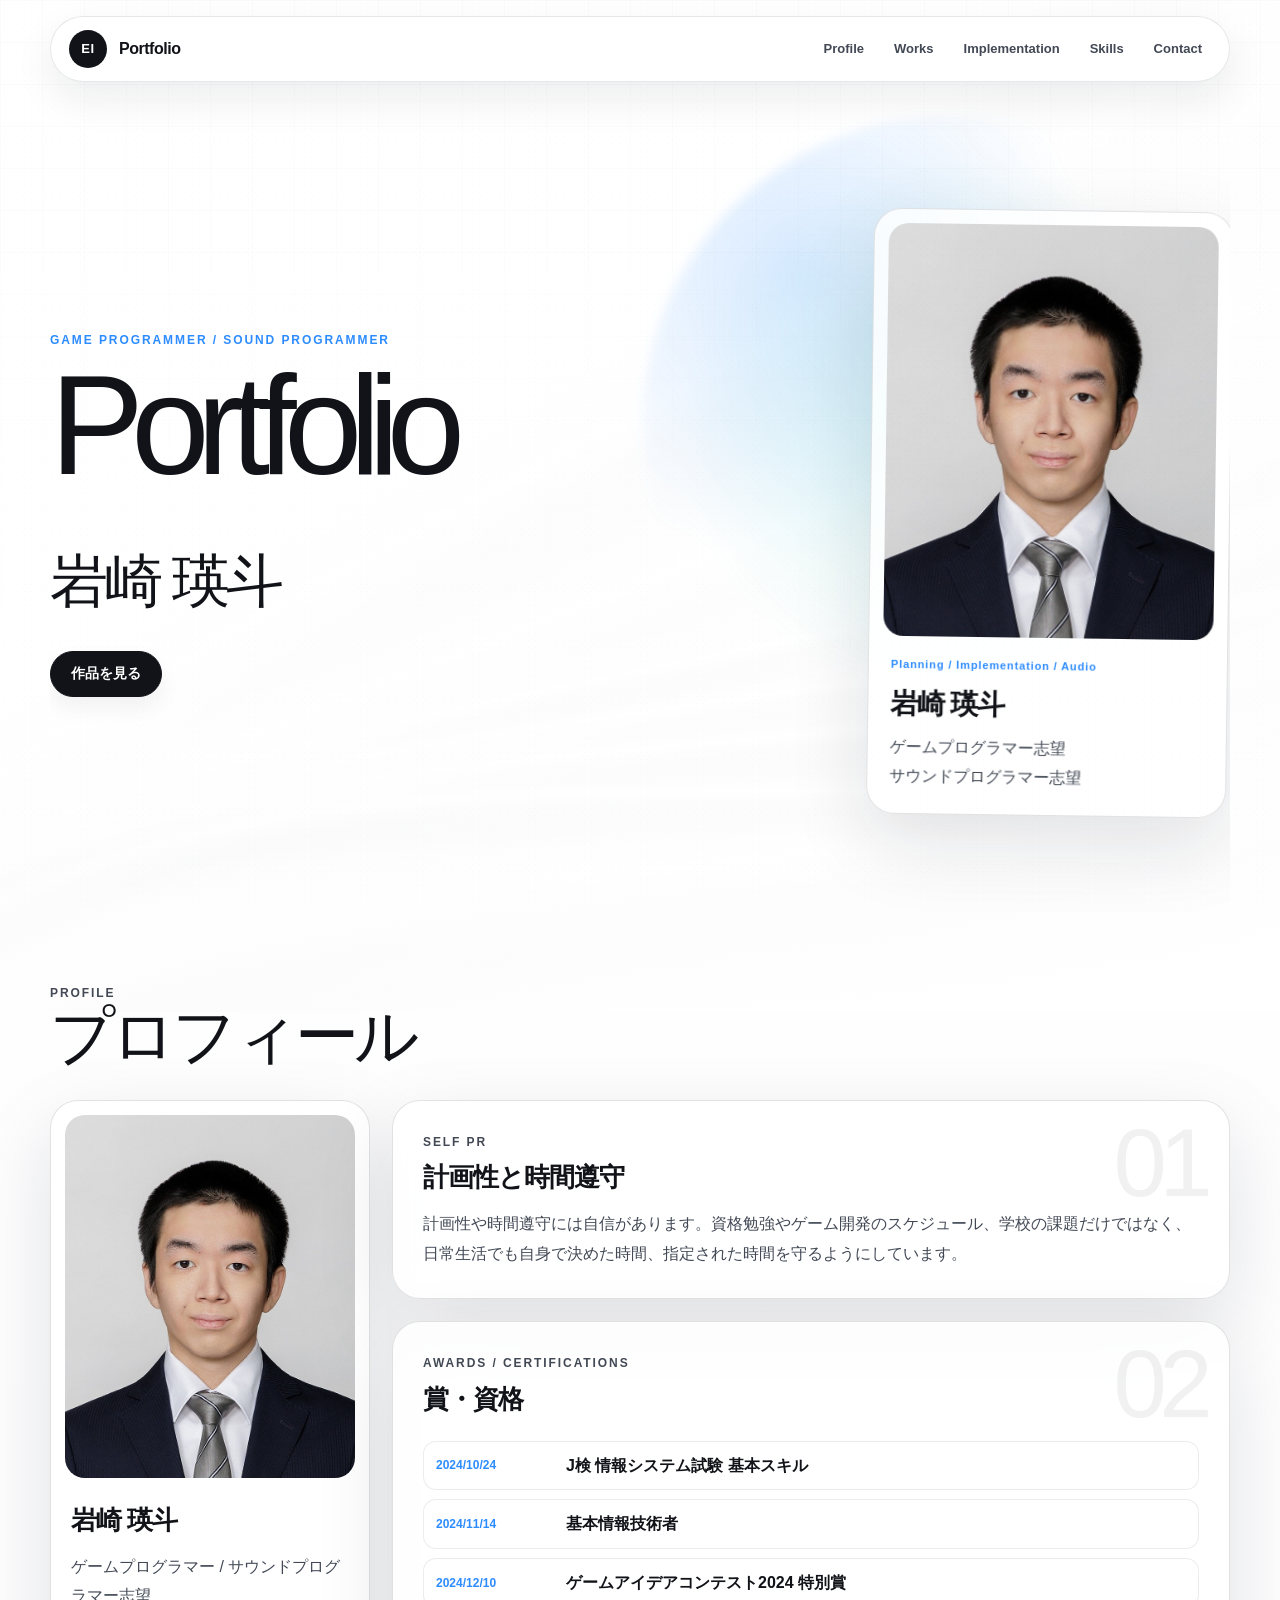
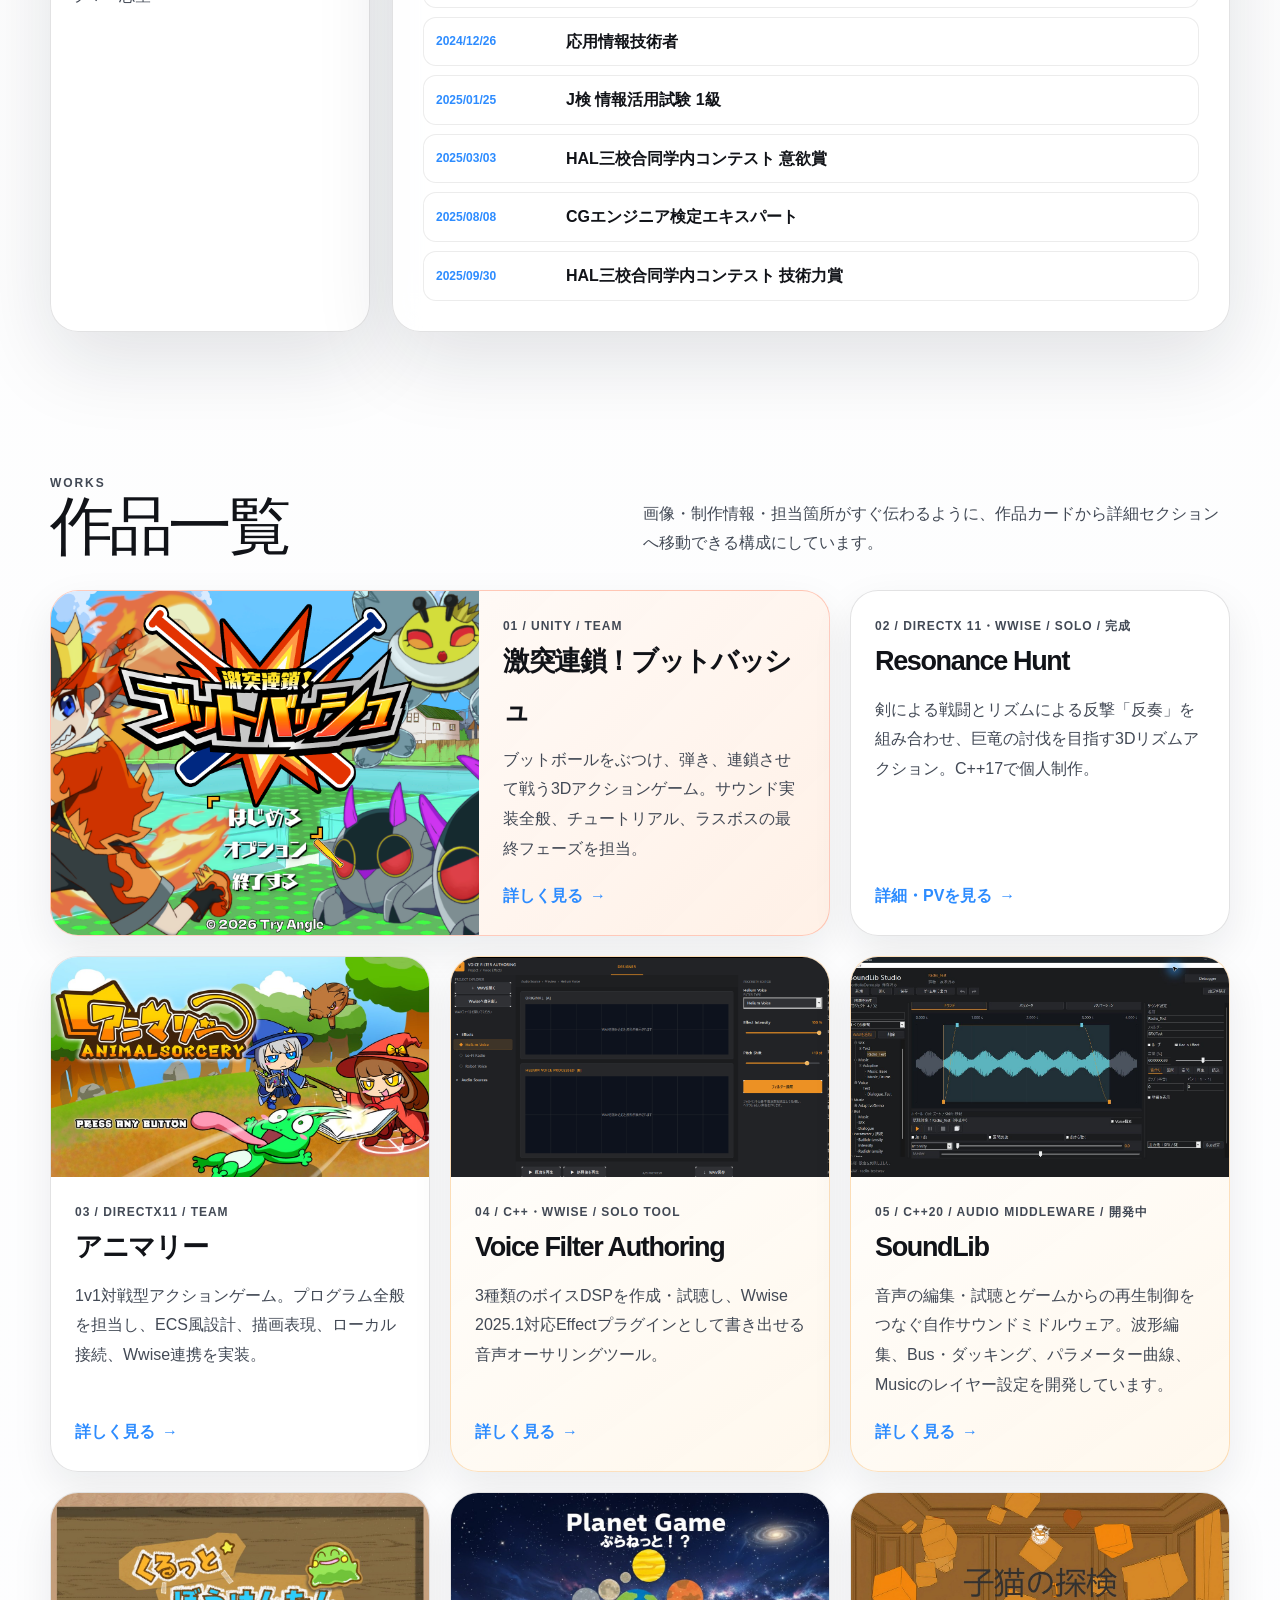
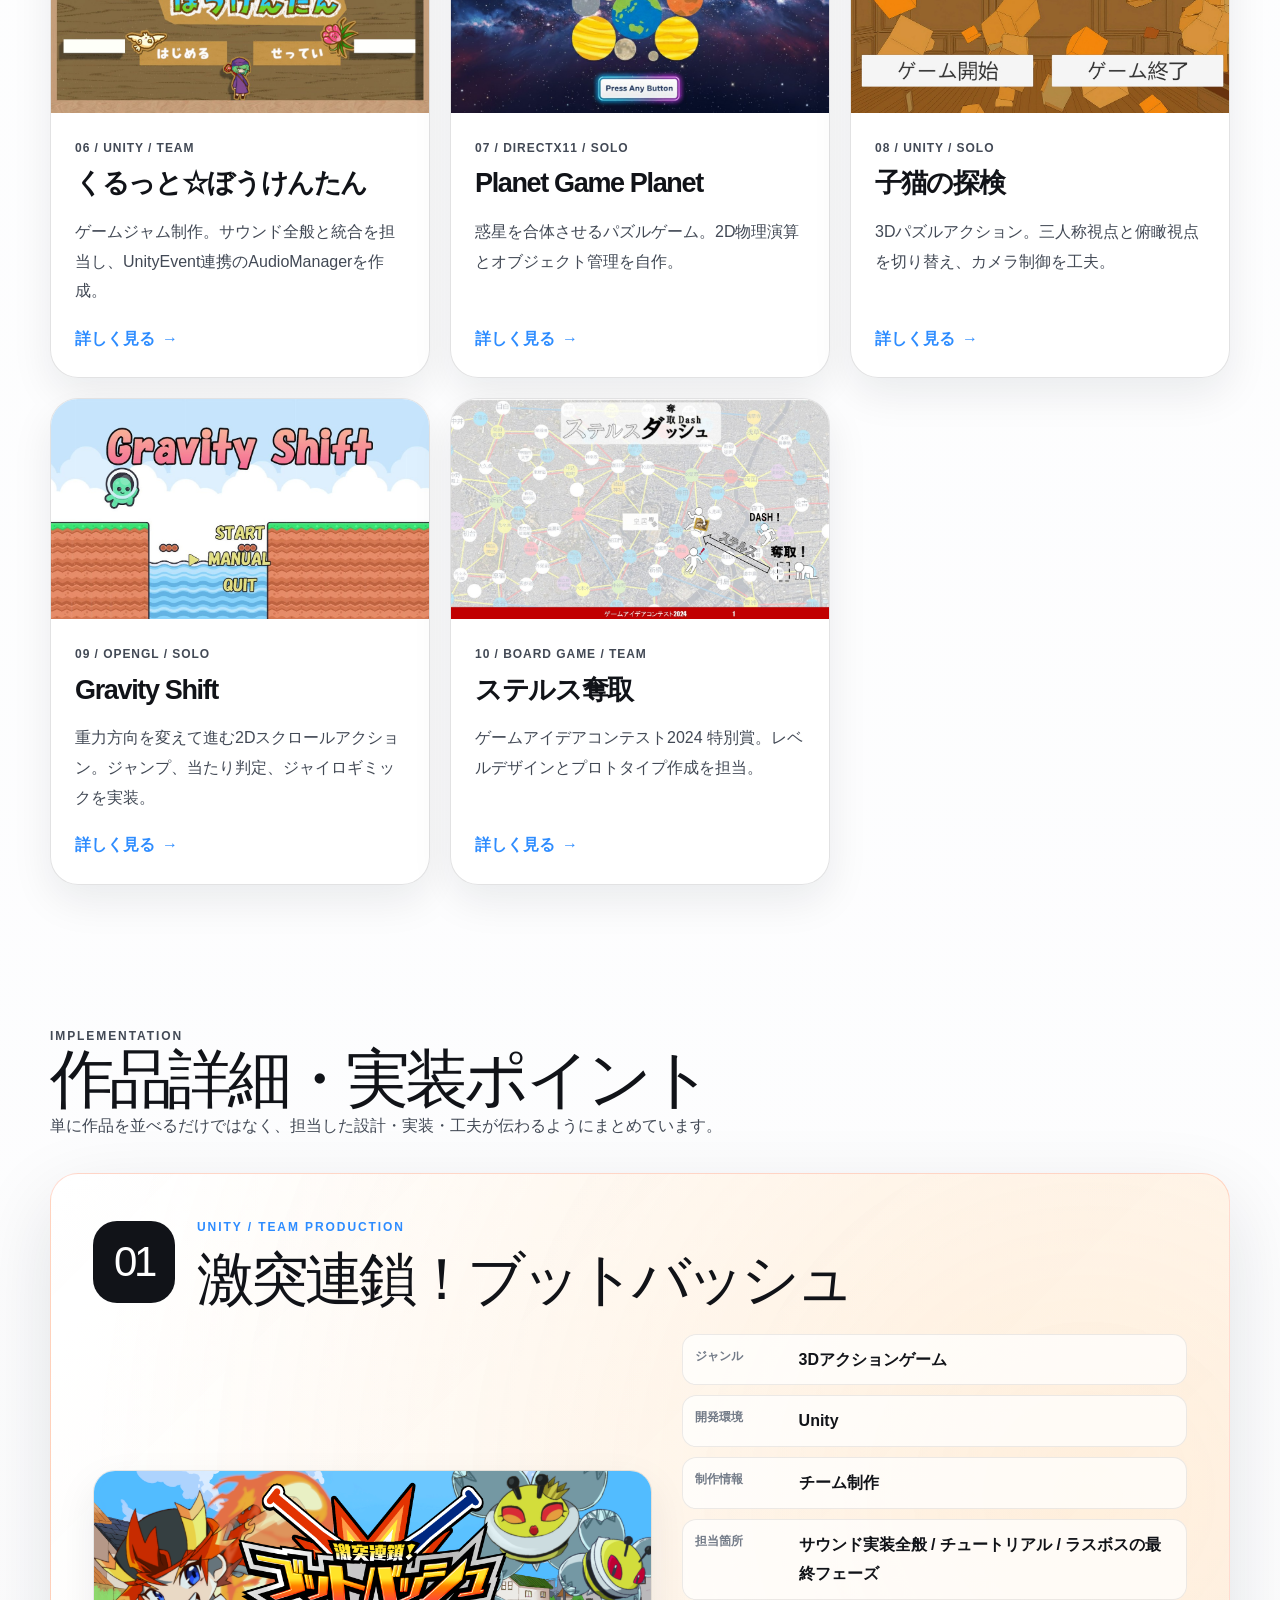
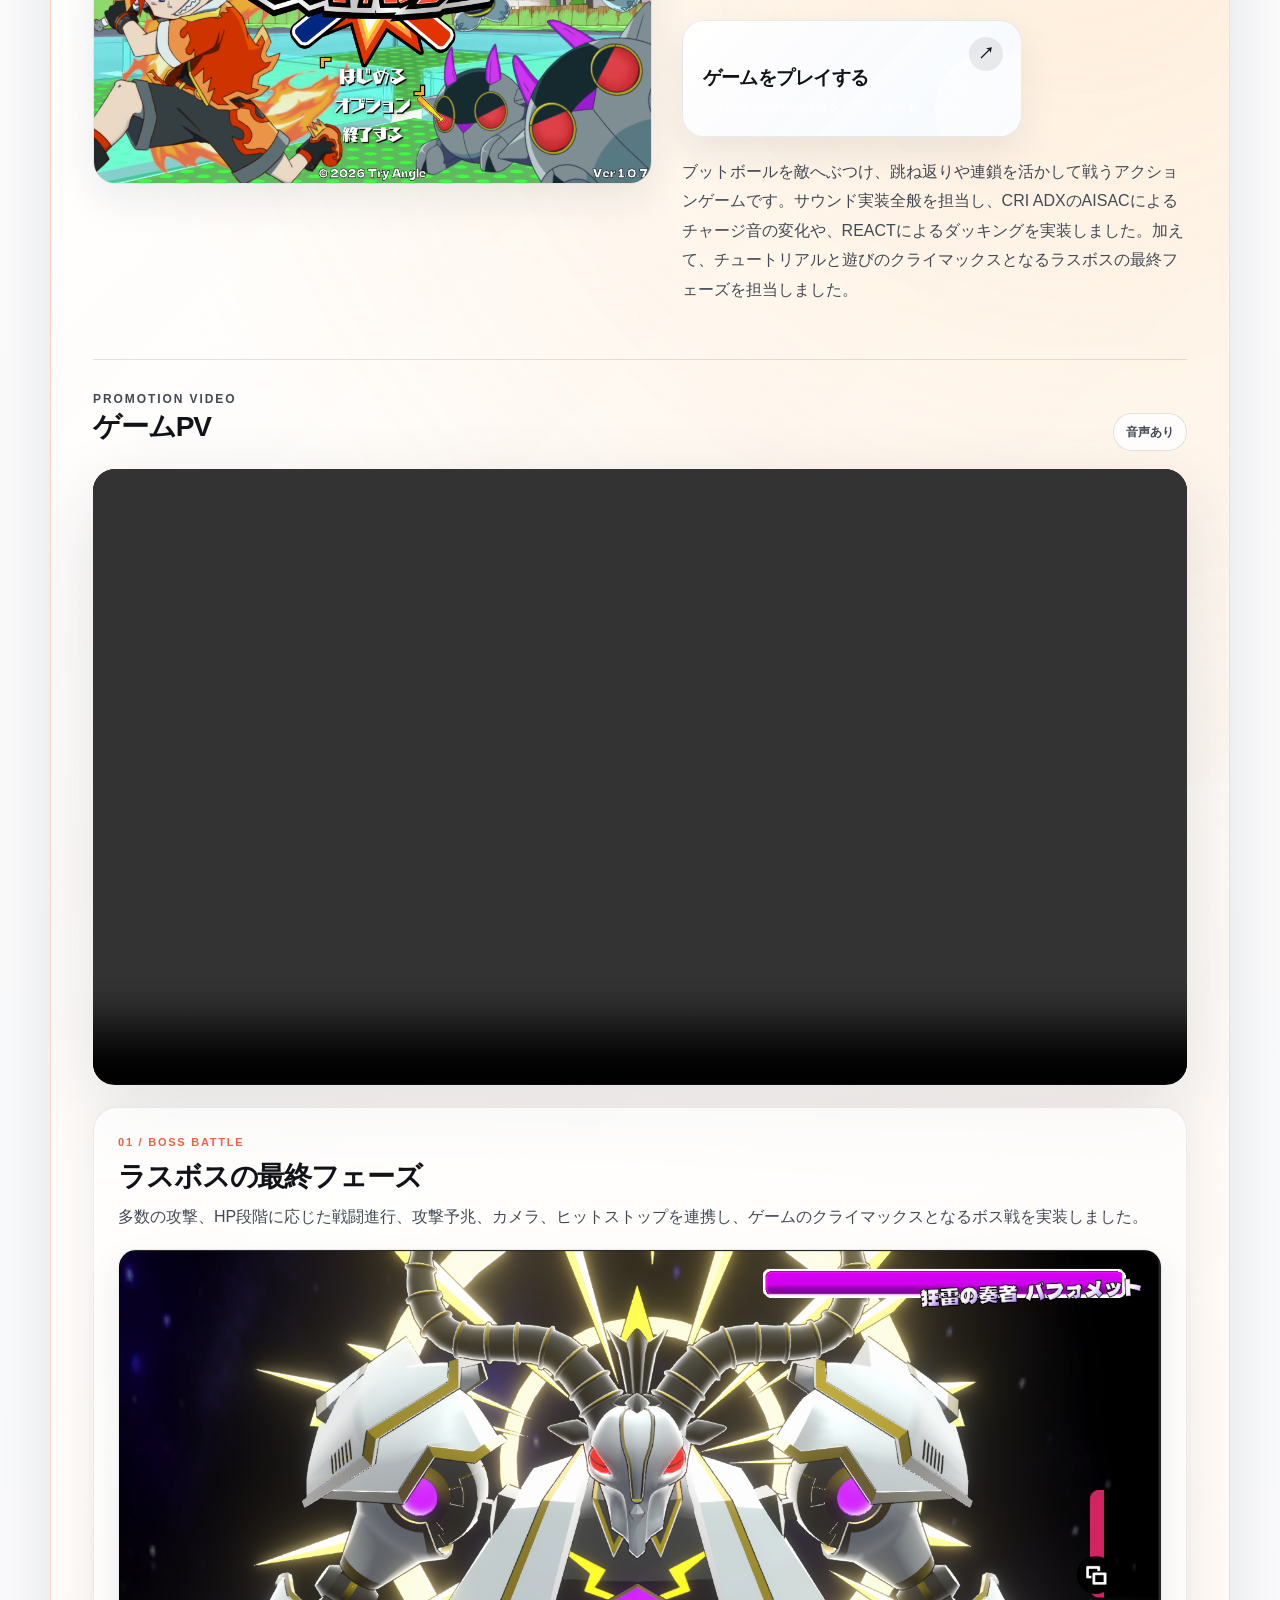
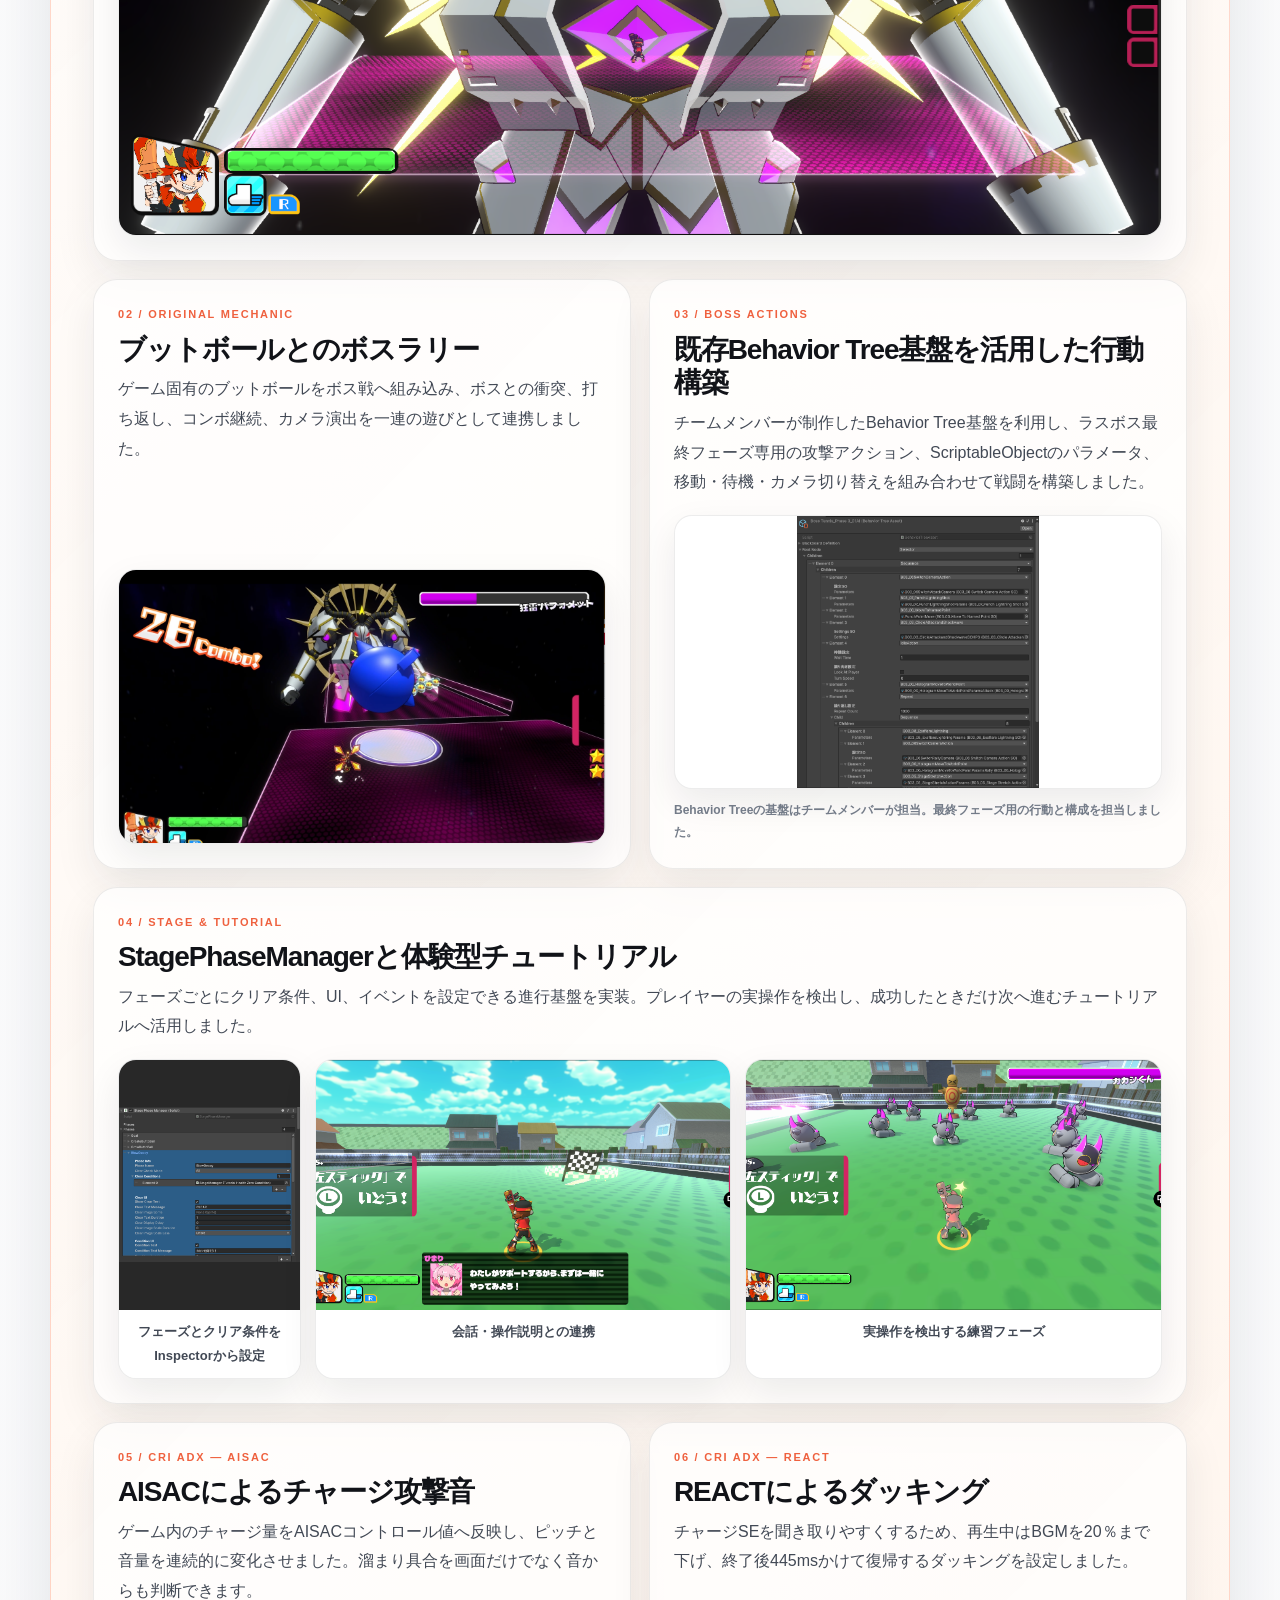
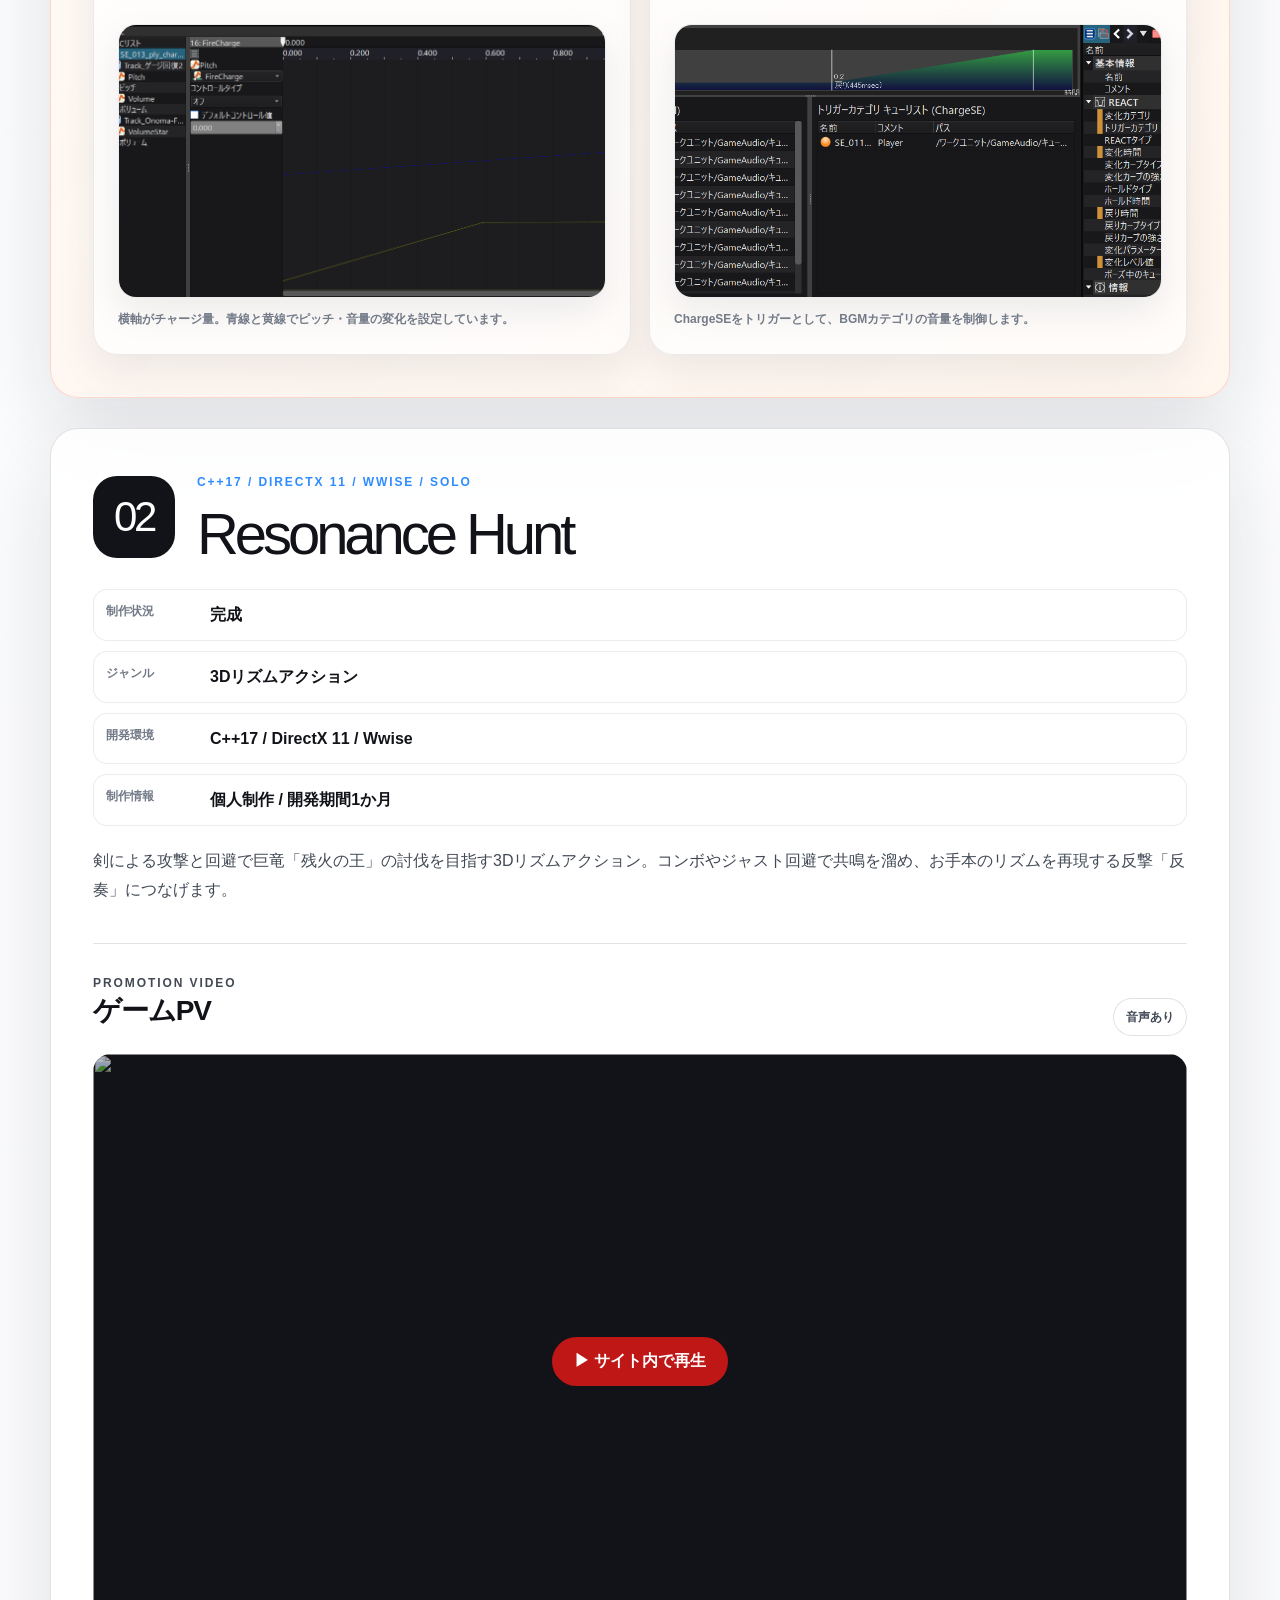
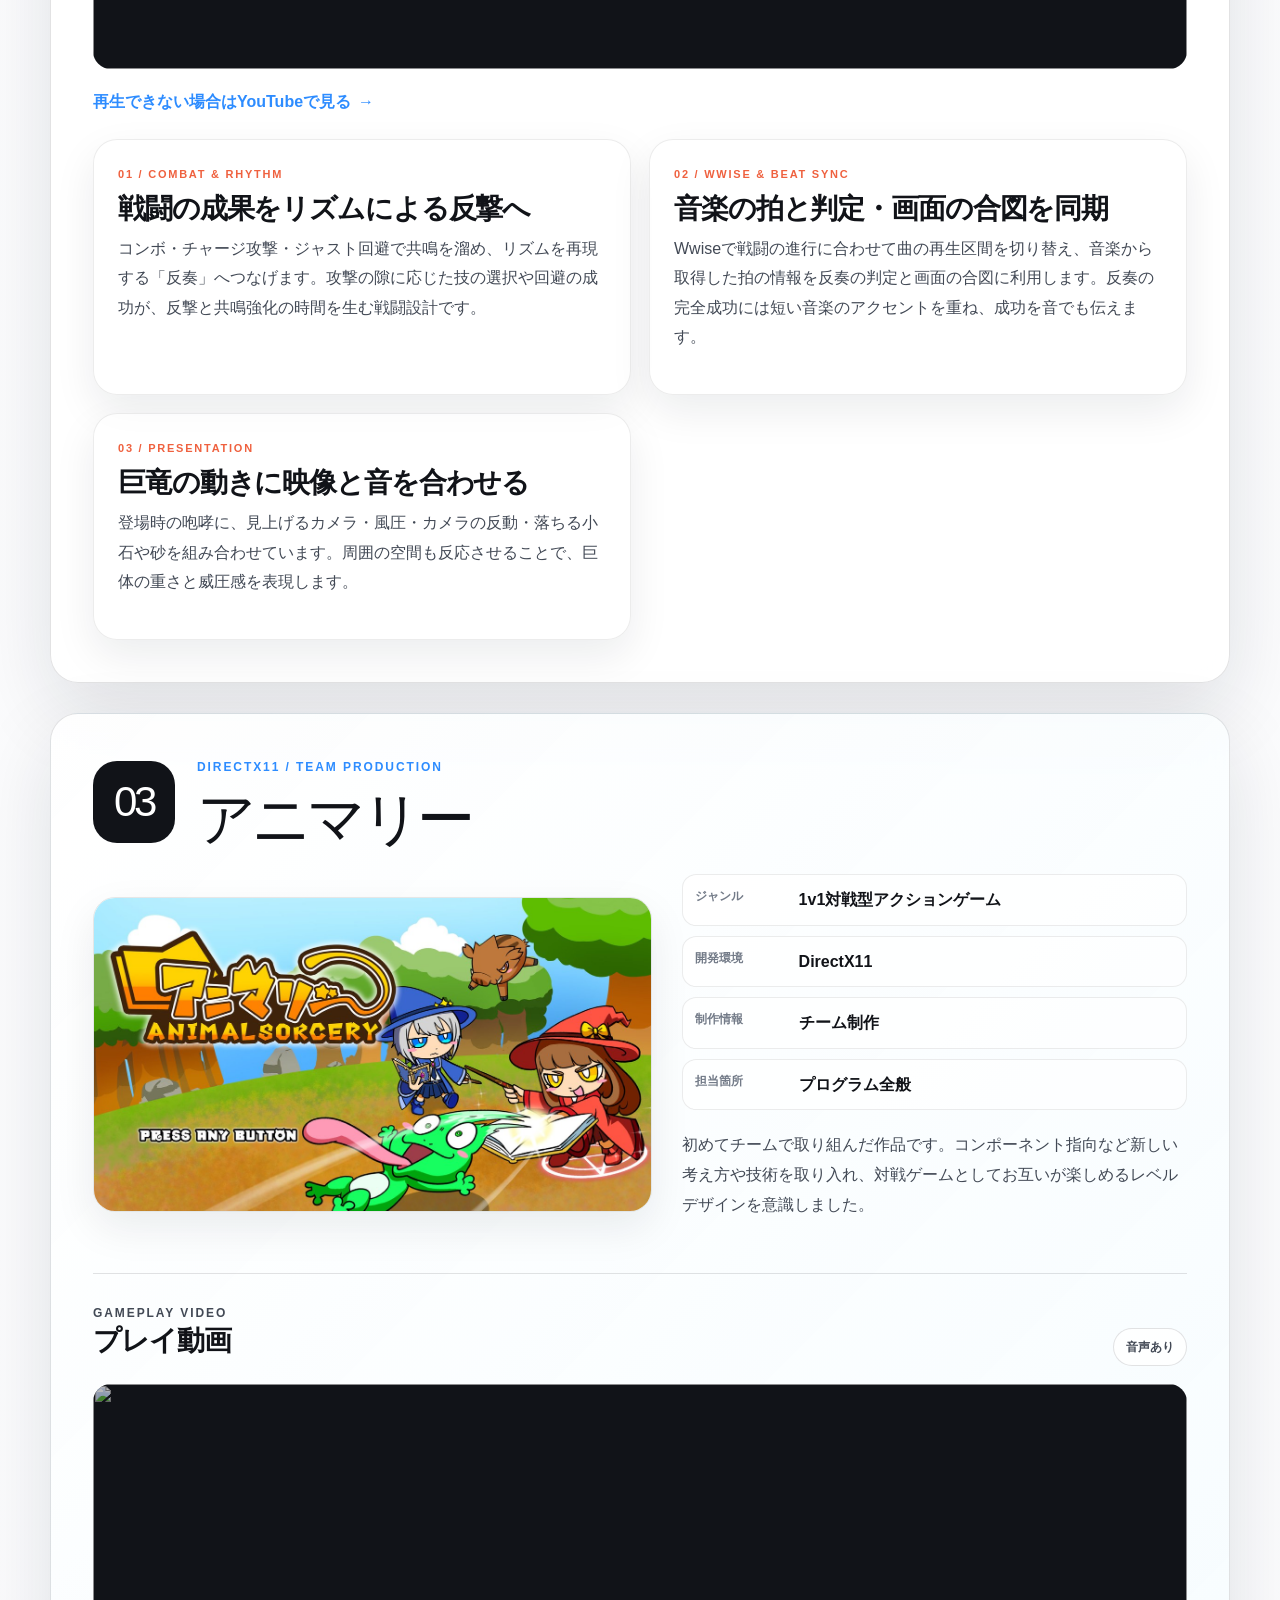
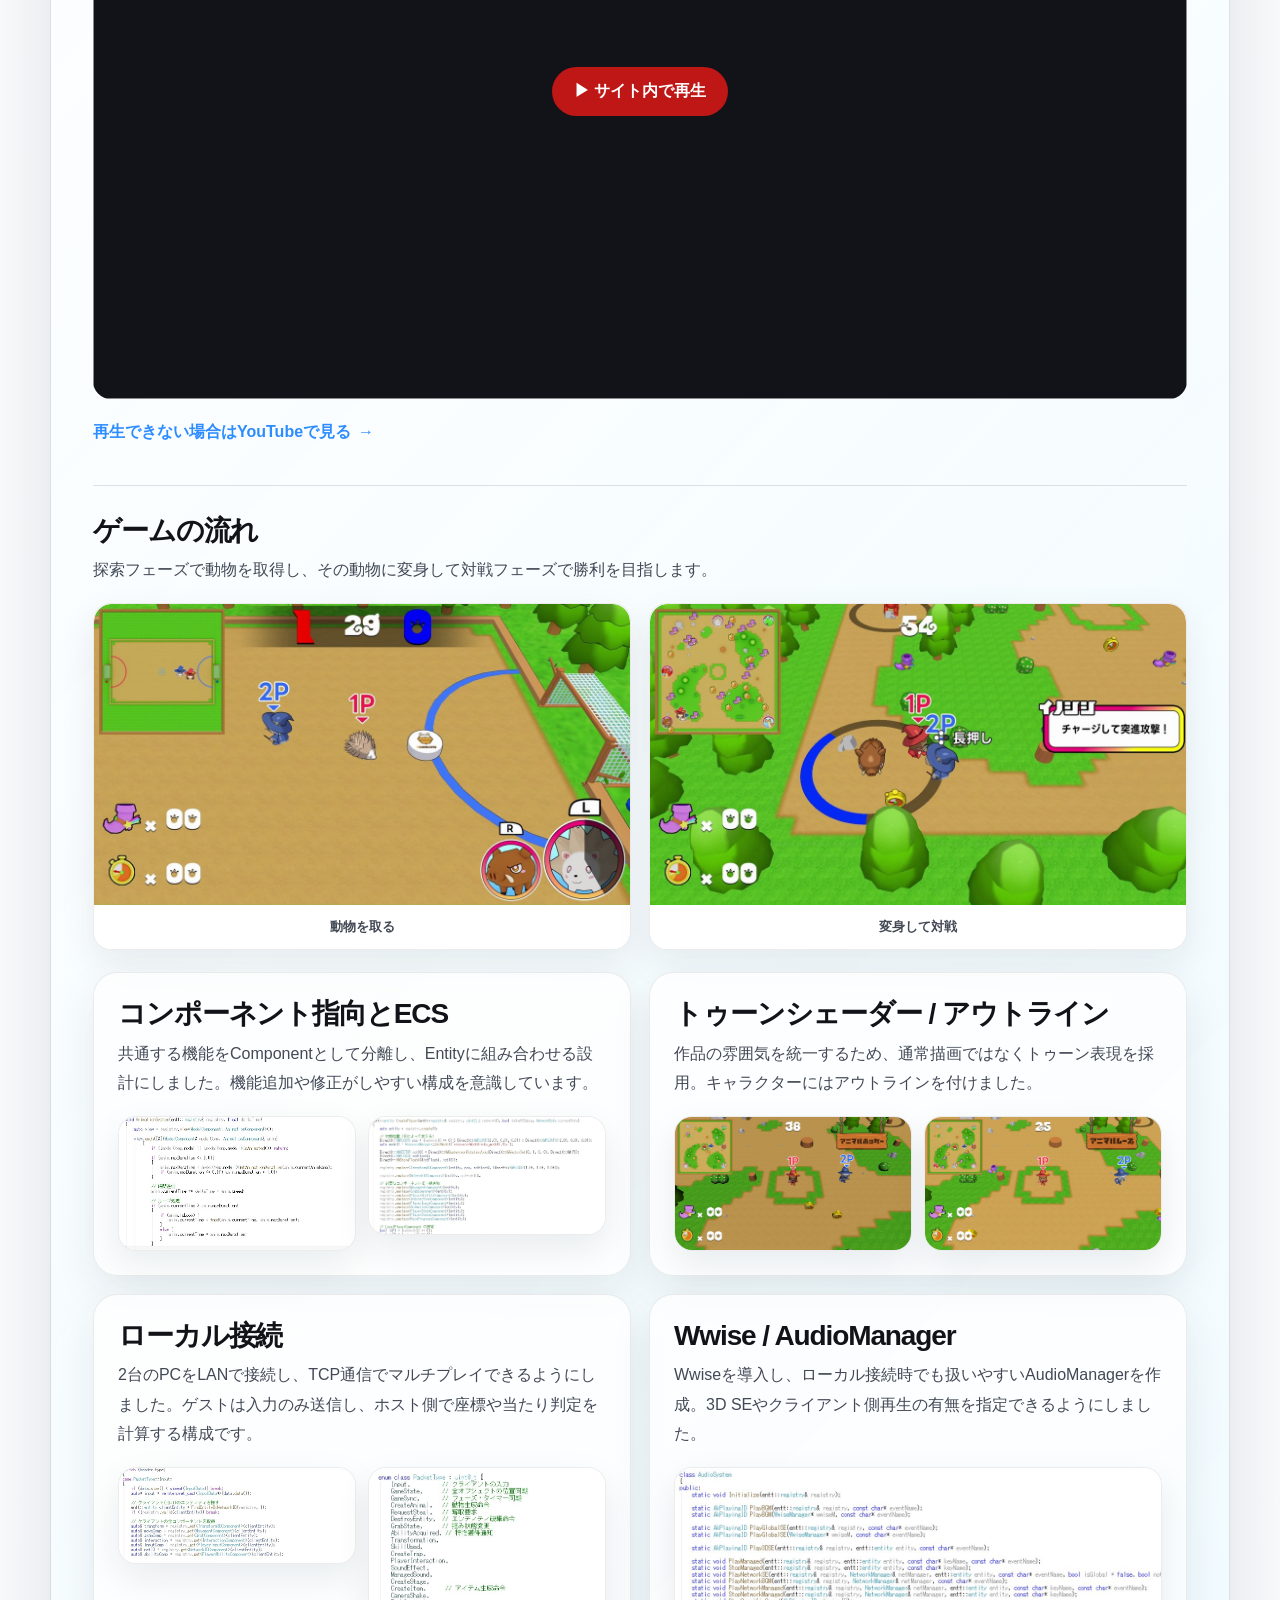
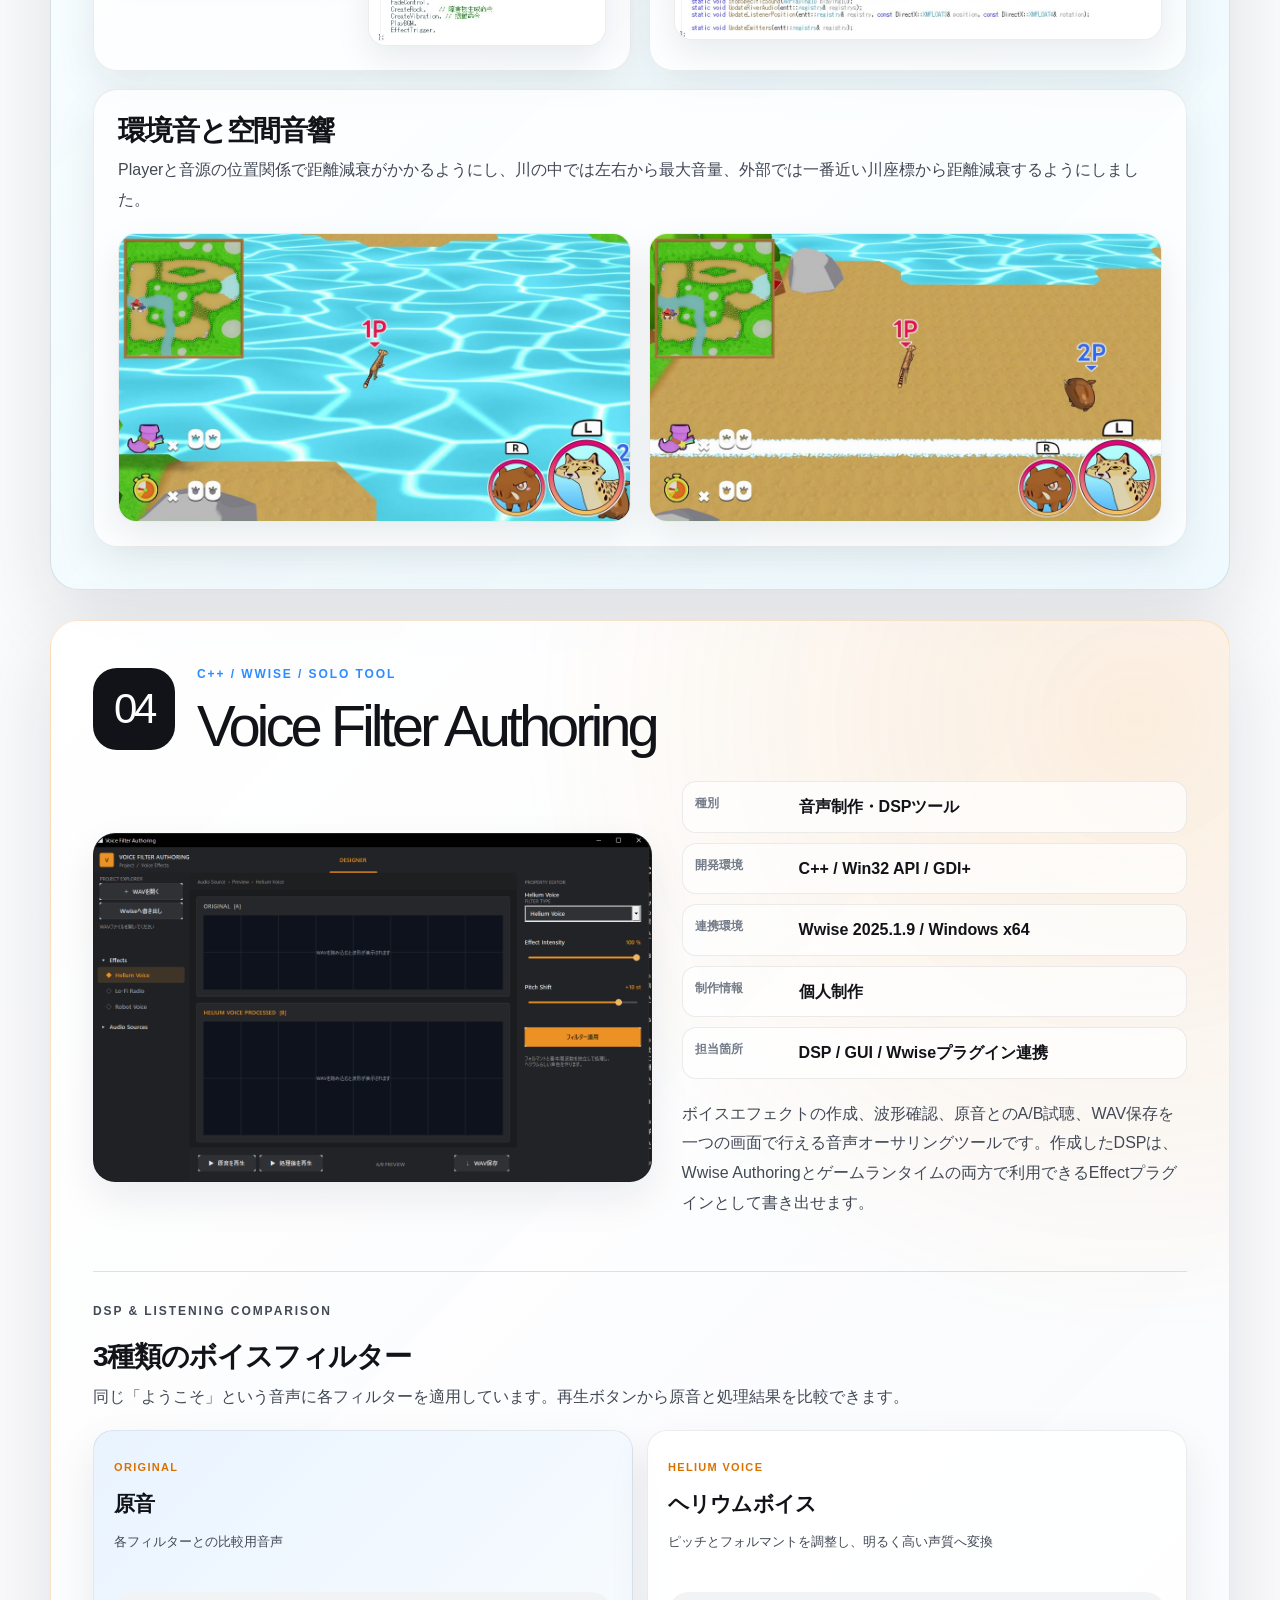
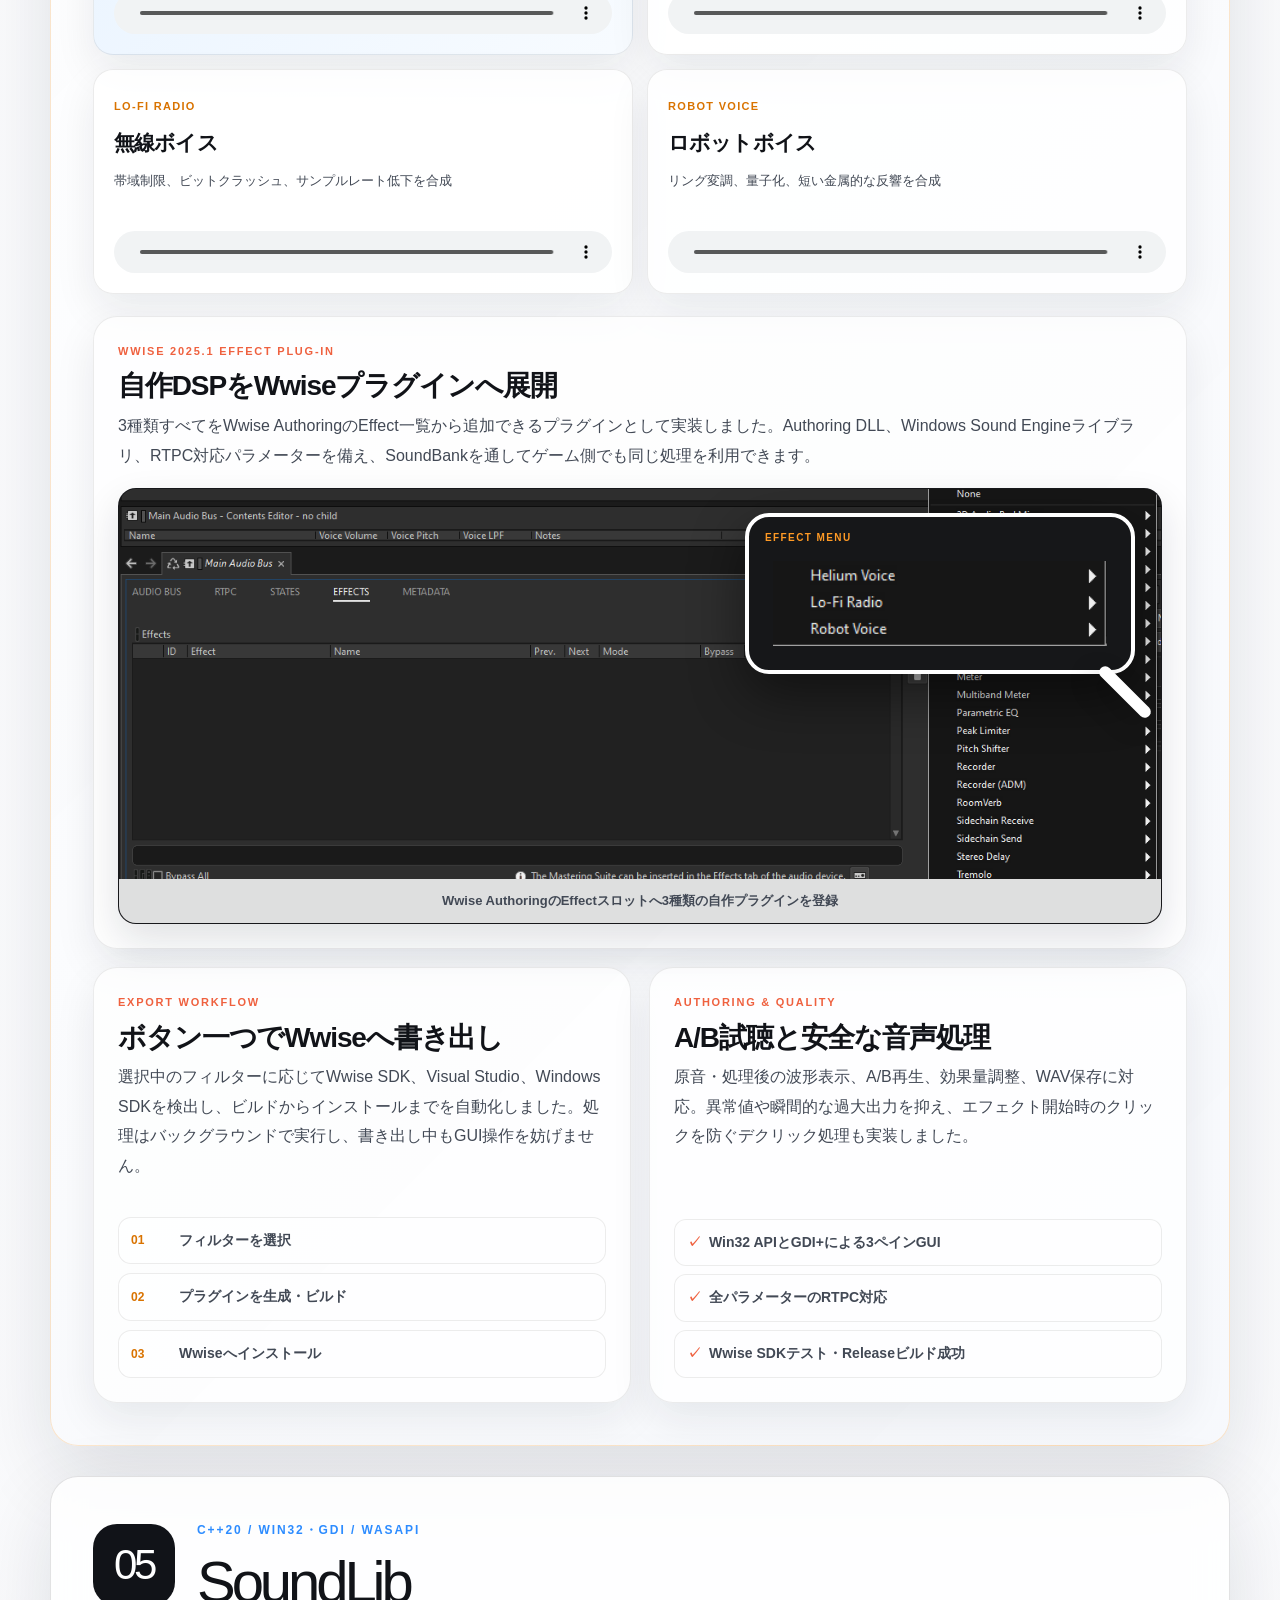
==== commit 1590acfb: "Add Resonance Hunt and SoundLib with inline video previews" ====
--- a/index.html
+++ b/index.html
@@ -114,9 +114,18 @@
         </article>
 
         <article class="work-card">
+          <div class="work-body">
+            <p class="work-index">02 / DirectX 11・Wwise / Solo / 完成</p>
+            <h3>Resonance Hunt</h3>
+            <p>剣による戦闘とリズムによる反撃「反奏」を組み合わせ、巨竜の討伐を目指す3Dリズムアクション。C++17で個人制作。</p>
+            <a class="text-link" href="#resonance-hunt">詳細・PVを見る</a>
+          </div>
+        </article>
+
+        <article class="work-card">
           <a href="#animaly" class="work-thumb"><img src="assets/images/work-animaly.jpg" alt="アニマリーのタイトル画面" /></a>
           <div class="work-body">
-            <p class="work-index">02 / DirectX11 / Team</p>
+            <p class="work-index">03 / DirectX11 / Team</p>
             <h3>アニマリー</h3>
             <p>1v1対戦型アクションゲーム。プログラム全般を担当し、ECS風設計、描画表現、ローカル接続、Wwise連携を実装。</p>
             <a class="text-link" href="#animaly">詳しく見る</a>
@@ -126,17 +135,27 @@
         <article class="work-card work-card-tool">
           <a href="#voice-filter" class="work-thumb"><img src="assets/images/work-filter-tool.png" alt="Voice Filter Authoringの編集画面" /></a>
           <div class="work-body">
-            <p class="work-index">03 / C++・Wwise / Solo Tool</p>
+            <p class="work-index">04 / C++・Wwise / Solo Tool</p>
             <h3>Voice Filter Authoring</h3>
             <p>3種類のボイスDSPを作成・試聴し、Wwise 2025.1対応Effectプラグインとして書き出せる音声オーサリングツール。</p>
             <a class="text-link" href="#voice-filter">詳しく見る</a>
           </div>
         </article>
 
+        <article class="work-card work-card-tool">
+          <a href="#soundlib" class="work-thumb"><img src="assets/images/soundlib-studio.jpg" alt="SoundLib Studioの波形・フェード編集画面" loading="lazy" width="1536" height="864" /></a>
+          <div class="work-body">
+            <p class="work-index">05 / C++20 / Audio Middleware / 開発中</p>
+            <h3>SoundLib</h3>
+            <p>音声の編集・試聴とゲームからの再生制御をつなぐ自作サウンドミドルウェア。波形編集、Bus・ダッキング、パラメーター曲線、Musicのレイヤー設定を開発しています。</p>
+            <a class="text-link" href="#soundlib">詳しく見る</a>
+          </div>
+        </article>
+
         <article class="work-card">
           <a href="#kurutto" class="work-thumb"><img src="assets/images/work-kurutto.jpg" alt="くるっと☆ぼうけんたんのタイトル画面" /></a>
           <div class="work-body">
-            <p class="work-index">04 / Unity / Team</p>
+            <p class="work-index">06 / Unity / Team</p>
             <h3>くるっと☆ぼうけんたん</h3>
             <p>ゲームジャム制作。サウンド全般と統合を担当し、UnityEvent連携のAudioManagerを作成。</p>
             <a class="text-link" href="#kurutto">詳しく見る</a>
@@ -146,7 +165,7 @@
         <article class="work-card">
           <a href="#planet" class="work-thumb"><img src="assets/images/work-planet.jpg" alt="Planet Game Planetのタイトル画面" /></a>
           <div class="work-body">
-            <p class="work-index">05 / DirectX11 / Solo</p>
+            <p class="work-index">07 / DirectX11 / Solo</p>
             <h3>Planet Game Planet</h3>
             <p>惑星を合体させるパズルゲーム。2D物理演算とオブジェクト管理を自作。</p>
             <a class="text-link" href="#planet">詳しく見る</a>
@@ -156,7 +175,7 @@
         <article class="work-card">
           <a href="#kitten" class="work-thumb"><img src="assets/images/work-kitten.jpg" alt="子猫の探検のタイトル画面" /></a>
           <div class="work-body">
-            <p class="work-index">06 / Unity / Solo</p>
+            <p class="work-index">08 / Unity / Solo</p>
             <h3>子猫の探検</h3>
             <p>3Dパズルアクション。三人称視点と俯瞰視点を切り替え、カメラ制御を工夫。</p>
             <a class="text-link" href="#kitten">詳しく見る</a>
@@ -166,7 +185,7 @@
         <article class="work-card">
           <a href="#gravity" class="work-thumb"><img src="assets/images/work-gravity.jpg" alt="Gravity Shiftのタイトル画面" /></a>
           <div class="work-body">
-            <p class="work-index">07 / OpenGL / Solo</p>
+            <p class="work-index">09 / OpenGL / Solo</p>
             <h3>Gravity Shift</h3>
             <p>重力方向を変えて進む2Dスクロールアクション。ジャンプ、当たり判定、ジャイロギミックを実装。</p>
             <a class="text-link" href="#gravity">詳しく見る</a>
@@ -176,7 +195,7 @@
         <article class="work-card">
           <a href="#stealth" class="work-thumb"><img src="assets/images/work-stealth.jpg" alt="ステルス奪取の資料画像" /></a>
           <div class="work-body">
-            <p class="work-index">08 / Board Game / Team</p>
+            <p class="work-index">10 / Board Game / Team</p>
             <h3>ステルス奪取</h3>
             <p>ゲームアイデアコンテスト2024 特別賞。レベルデザインとプロトタイプ作成を担当。</p>
             <a class="text-link" href="#stealth">詳しく見る</a>
@@ -290,9 +309,62 @@
         </div>
       </article>
 
+      <article id="resonance-hunt" class="project-detail card">
+        <div class="project-title-row">
+          <span class="project-no">02</span>
+          <div>
+            <p class="section-kicker">C++17 / DirectX 11 / Wwise / Solo</p>
+            <h3>Resonance Hunt</h3>
+          </div>
+        </div>
+        <div class="project-copy">
+          <dl class="spec-list">
+            <div><dt>制作状況</dt><dd>完成</dd></div>
+            <div><dt>ジャンル</dt><dd>3Dリズムアクション</dd></div>
+            <div><dt>開発環境</dt><dd>C++17 / DirectX 11 / Wwise</dd></div>
+            <div><dt>制作情報</dt><dd>個人制作 / 開発期間1か月</dd></div>
+          </dl>
+          <p>剣による攻撃と回避で巨竜「残火の王」の討伐を目指す3Dリズムアクション。コンボやジャスト回避で共鳴を溜め、お手本のリズムを再現する反撃「反奏」につなげます。</p>
+        </div>
+        <div class="subsection pv-section">
+          <div class="subsection-heading-row">
+            <div>
+              <p class="section-kicker">Promotion Video</p>
+              <h4>ゲームPV</h4>
+            </div>
+            <span class="media-note">音声あり</span>
+          </div>
+          <div class="youtube-embed" data-video-id="VSTdBP53KcU" data-video-title="Resonance Hunt PV">
+            <button class="youtube-start" type="button" aria-label="Resonance Hunt PVをサイト内で再生">
+              <img src="https://i.ytimg.com/vi/VSTdBP53KcU/hqdefault.jpg" alt="" loading="lazy" />
+              <span class="youtube-start-label"><span aria-hidden="true">▶</span> サイト内で再生</span>
+            </button>
+            <p class="youtube-status" role="status" hidden></p>
+          </div>
+          <a class="text-link" href="https://youtu.be/VSTdBP53KcU" target="_blank" rel="noopener">再生できない場合はYouTubeで見る</a>
+        </div>
+        <div class="feature-grid">
+          <article class="feature-card">
+            <p class="feature-label">01 / Combat &amp; Rhythm</p>
+            <h4>戦闘の成果をリズムによる反撃へ</h4>
+            <p>コンボ・チャージ攻撃・ジャスト回避で共鳴を溜め、リズムを再現する「反奏」へつなげます。攻撃の隙に応じた技の選択や回避の成功が、反撃と共鳴強化の時間を生む戦闘設計です。</p>
+          </article>
+          <article class="feature-card">
+            <p class="feature-label">02 / Wwise &amp; Beat Sync</p>
+            <h4>音楽の拍と判定・画面の合図を同期</h4>
+            <p>Wwiseで戦闘の進行に合わせて曲の再生区間を切り替え、音楽から取得した拍の情報を反奏の判定と画面の合図に利用します。反奏の完全成功には短い音楽のアクセントを重ね、成功を音でも伝えます。</p>
+          </article>
+          <article class="feature-card">
+            <p class="feature-label">03 / Presentation</p>
+            <h4>巨竜の動きに映像と音を合わせる</h4>
+            <p>登場時の咆哮に、見上げるカメラ・風圧・カメラの反動・落ちる小石や砂を組み合わせています。周囲の空間も反応させることで、巨体の重さと威圧感を表現します。</p>
+          </article>
+        </div>
+      </article>
+
       <article id="animaly" class="project-detail card project-primary">
         <div class="project-title-row">
-          <span class="project-no">02</span>
+          <span class="project-no">03</span>
           <div>
             <p class="section-kicker">DirectX11 / Team Production</p>
             <h3>アニマリー</h3>
@@ -307,17 +379,28 @@
               <div><dt>制作情報</dt><dd>チーム制作</dd></div>
               <div><dt>担当箇所</dt><dd>プログラム全般</dd></div>
             </dl>
-            <div class="project-actions one-action">
-              <a class="action-card action-video" href="https://youtube.com/watch?v=h-XA8TqGhY8&feature=youtu.be" target="_blank" rel="noopener">
-                <span class="action-eyebrow">Watch</span>
-                <strong>プレイ動画を見る</strong>
-                <span class="action-meta">アニマリーのプレイ映像をYouTubeで開く</span>
-              </a>
-            </div>
             <p>
               初めてチームで取り組んだ作品です。コンポーネント指向など新しい考え方や技術を取り入れ、対戦ゲームとしてお互いが楽しめるレベルデザインを意識しました。
             </p>
           </div>
+        </div>
+
+        <div class="subsection pv-section">
+          <div class="subsection-heading-row">
+            <div>
+              <p class="section-kicker">Gameplay Video</p>
+              <h4>プレイ動画</h4>
+            </div>
+            <span class="media-note">音声あり</span>
+          </div>
+          <div class="youtube-embed" data-video-id="h-XA8TqGhY8" data-video-title="アニマリー プレイ動画">
+            <button class="youtube-start" type="button" aria-label="アニマリー プレイ動画をサイト内で再生">
+              <img src="https://i.ytimg.com/vi/h-XA8TqGhY8/hqdefault.jpg" alt="" loading="lazy" />
+              <span class="youtube-start-label"><span aria-hidden="true">▶</span> サイト内で再生</span>
+            </button>
+            <p class="youtube-status" role="status" hidden></p>
+          </div>
+                <a class="text-link" href="https://youtube.com/watch?v=h-XA8TqGhY8&amp;feature=youtu.be" target="_blank" rel="noopener">再生できない場合はYouTubeで見る</a>
         </div>
 
         <div class="subsection">
@@ -372,7 +455,7 @@
 
       <article id="voice-filter" class="project-detail card filter-project">
         <div class="project-title-row">
-          <span class="project-no">03</span>
+          <span class="project-no">04</span>
           <div>
             <p class="section-kicker">C++ / Wwise / Solo Tool</p>
             <h3>Voice Filter Authoring</h3>
@@ -466,9 +549,54 @@
         </div>
       </article>
 
+      <article id="soundlib" class="project-detail card">
+        <div class="project-title-row">
+          <span class="project-no">05</span>
+          <div>
+            <p class="section-kicker">C++20 / Win32・GDI / WASAPI</p>
+            <h3>SoundLib</h3>
+          </div>
+        </div>
+        <div class="project-copy">
+          <dl class="spec-list">
+            <div><dt>制作状況</dt><dd>開発中</dd></div>
+            <div><dt>種別</dt><dd>ゲーム向けサウンドミドルウェア</dd></div>
+            <div><dt>開発環境</dt><dd>C++20 / Win32・GDI / WASAPI</dd></div>
+          </dl>
+          <p>音を作り込むStudioと、ゲームから音を再生・制御するRuntimeを開発しています。音声素材の再生区間や加工設定、音量の関係を画面で編集し、試聴しながら調整できる構成です。</p>
+        </div>
+        <div class="feature-grid">
+          <article class="feature-card">
+            <p class="feature-label">01 / Waveform &amp; DSP</p>
+            <h4>波形を見ながら音を調整</h4>
+            <p>再生区間・フェード・Radio DSPを同じStudioで設定。波形編集と加工前後の比較試聴を通して、設定値だけでなく実際の音を確かめながら調整します。</p>
+            <img src="assets/images/soundlib-studio.jpg" alt="選択した再生区間とフェード曲線、Radio Effectの設定が並ぶSoundLib Studio" loading="lazy" width="1536" height="864" />
+          </article>
+          <article class="feature-card">
+            <p class="feature-label">02 / Bus &amp; Ducking</p>
+            <h4>音の役割に応じた音量制御</h4>
+            <p>Busで音をまとめ、別のBusに連動して音量を下げるダッキングを設定します。検証用プロジェクトでは、DialogueからMusicを−12 dB下げる関係を設定しています。</p>
+            <img src="assets/images/soundlib-ducking.jpg" alt="Dialogueに連動してMusicを12 dB下げるダッキングと復帰時間の設定" loading="lazy" width="1536" height="864" />
+          </article>
+          <article class="feature-card">
+            <p class="feature-label">03 / Parameters</p>
+            <h4>ゲームの値を音の変化へつなぐ</h4>
+            <p>パラメーター曲線で入力値と音量の対応を編集します。検証用プロジェクトでは、ゲームから渡す値をDrumsの音量へ接続し、音楽の変化を設定できる構成にしています。</p>
+            <img src="assets/images/soundlib-parameter.jpg" alt="BattleIntensityが増えるとDrumsの音量が上がるパラメーター曲線" loading="lazy" width="1536" height="864" />
+          </article>
+          <article class="feature-card">
+            <p class="feature-label">04 / Music</p>
+            <h4>拍とレイヤーを意識した音楽設定</h4>
+            <p>BPM・拍子・レイヤーごとの素材割当を編集します。検証用素材は120 BPM・4小節の合成音で揃え、設定の関係が分かるようにしています。</p>
+            <img src="assets/images/soundlib-music.jpg" alt="120 BPM、4分の4拍子とBaseレイヤーのループ素材を設定するMusic画面" loading="lazy" width="1536" height="864" />
+          </article>
+        </div>
+        <p class="media-note">紹介用プロジェクトの音源は、自作の検証用合成音です。Musicの設定からLoop表示への切替で終了する不具合を確認しており、表示切替の安定性は改善中です。</p>
+      </article>
+
       <article id="kurutto" class="project-detail card">
         <div class="project-title-row">
-          <span class="project-no">04</span>
+          <span class="project-no">06</span>
           <div>
             <p class="section-kicker">Unity / Team Production</p>
             <h3>くるっと☆ぼうけんたん</h3>
@@ -483,20 +611,26 @@
               <div><dt>制作情報</dt><dd>チーム制作</dd></div>
               <div><dt>担当箇所</dt><dd>サウンド全般、統合</dd></div>
             </dl>
-            <div class="project-actions two-actions">
-              <a class="action-card action-site" href="https://www.youtube.com/watch?v=zHyDhRGKKQI" target="_blank" rel="noopener">
-                <span class="action-eyebrow">Explore</span>
-                <strong>関連リンクを見る</strong>
-                <span class="action-meta">作品の関連ページ・紹介先を開く</span>
-              </a>
-              <a class="action-card action-video" href="https://youtube.com/watch?v=a7BteO47160" target="_blank" rel="noopener">
-                <span class="action-eyebrow">Watch</span>
-                <strong>プレイ動画を見る</strong>
-                <span class="action-meta">ゲームの流れが分かる動画を再生</span>
-              </a>
-            </div>
             <p>敵を攻撃し、Playerが活用できる足場などのギミックへ変化させてゴールを目指すゲームです。UnityEventを利用したSE再生の仕組みや、Unityで扱いやすいAudioManagerを作成しました。</p>
           </div>
+        </div>
+
+        <div class="subsection pv-section">
+          <div class="subsection-heading-row">
+            <div>
+              <p class="section-kicker">Gameplay Video</p>
+              <h4>プレイ動画</h4>
+            </div>
+            <span class="media-note">音声あり</span>
+          </div>
+          <div class="youtube-embed" data-video-id="a7BteO47160" data-video-title="くるっと☆ぼうけんたん プレイ動画">
+            <button class="youtube-start" type="button" aria-label="くるっと☆ぼうけんたん プレイ動画をサイト内で再生">
+              <img src="https://i.ytimg.com/vi/a7BteO47160/hqdefault.jpg" alt="" loading="lazy" />
+              <span class="youtube-start-label"><span aria-hidden="true">▶</span> サイト内で再生</span>
+            </button>
+            <p class="youtube-status" role="status" hidden></p>
+          </div>
+                <a class="text-link" href="https://youtube.com/watch?v=a7BteO47160" target="_blank" rel="noopener">再生できない場合はYouTubeで見る</a>
         </div>
         <div class="subsection">
           <h4>ゲームの流れ</h4>
@@ -530,7 +664,7 @@
 
       <article id="planet" class="project-detail card">
         <div class="project-title-row">
-          <span class="project-no">05</span>
+          <span class="project-no">07</span>
           <div>
             <p class="section-kicker">DirectX11 / Solo Production</p>
             <h3>Planet Game Planet</h3>
@@ -544,15 +678,26 @@
               <div><dt>開発環境</dt><dd>DirectX11</dd></div>
               <div><dt>制作情報</dt><dd>個人制作</dd></div>
             </dl>
-            <div class="project-actions one-action">
-              <a class="action-card action-video" href="https://www.youtube.com/watch?v=zHyDhRGKKQI" target="_blank" rel="noopener">
-                <span class="action-eyebrow">Watch</span>
-                <strong>プレイ動画を見る</strong>
-                <span class="action-meta">Planet Game Planet のプレイ映像を開く</span>
-              </a>
-            </div>
             <p>既存ゲームを再現できるかという考えから制作を開始。初めて物理演算を自作し、2Dでも安定した挙動になるよう試行錯誤しました。</p>
           </div>
+        </div>
+
+        <div class="subsection pv-section">
+          <div class="subsection-heading-row">
+            <div>
+              <p class="section-kicker">Gameplay Video</p>
+              <h4>プレイ動画</h4>
+            </div>
+            <span class="media-note">音声あり</span>
+          </div>
+          <div class="youtube-embed" data-video-id="zHyDhRGKKQI" data-video-title="Planet Game Planet プレイ動画">
+            <button class="youtube-start" type="button" aria-label="Planet Game Planet プレイ動画をサイト内で再生">
+              <img src="https://i.ytimg.com/vi/zHyDhRGKKQI/hqdefault.jpg" alt="" loading="lazy" />
+              <span class="youtube-start-label"><span aria-hidden="true">▶</span> サイト内で再生</span>
+            </button>
+            <p class="youtube-status" role="status" hidden></p>
+          </div>
+                <a class="text-link" href="https://www.youtube.com/watch?v=zHyDhRGKKQI" target="_blank" rel="noopener">再生できない場合はYouTubeで見る</a>
         </div>
         <div class="subsection">
           <h4>ゲームの流れ</h4>
@@ -574,7 +719,7 @@
 
       <article id="kitten" class="project-detail card">
         <div class="project-title-row">
-          <span class="project-no">06</span>
+          <span class="project-no">08</span>
           <div>
             <p class="section-kicker">Unity / Solo Production</p>
             <h3>子猫の探検</h3>
@@ -615,7 +760,7 @@
 
       <article id="gravity" class="project-detail card">
         <div class="project-title-row">
-          <span class="project-no">07</span>
+          <span class="project-no">09</span>
           <div>
             <p class="section-kicker">OpenGL / Solo Production</p>
             <h3>Gravity Shift</h3>
@@ -629,15 +774,26 @@
               <div><dt>開発環境</dt><dd>OpenGL</dd></div>
               <div><dt>制作情報</dt><dd>個人制作</dd></div>
             </dl>
-            <div class="project-actions one-action">
-              <a class="action-card action-video" href="https://www.youtube.com/watch?v=YCLIhrA95pY" target="_blank" rel="noopener">
-                <span class="action-eyebrow">Watch</span>
-                <strong>プレイ動画を見る</strong>
-                <span class="action-meta">Gravity Shift のアクション動画を再生</span>
-              </a>
-            </div>
             <p>重力方向の変更、ジャンプ、当たり判定などを自作し、ジャイロ操作を使ったギミックも実装しました。タイルとの当たり判定は距離で処理対象を絞り、負荷を抑えています。</p>
           </div>
+        </div>
+
+        <div class="subsection pv-section">
+          <div class="subsection-heading-row">
+            <div>
+              <p class="section-kicker">Gameplay Video</p>
+              <h4>プレイ動画</h4>
+            </div>
+            <span class="media-note">音声あり</span>
+          </div>
+          <div class="youtube-embed" data-video-id="YCLIhrA95pY" data-video-title="Gravity Shift プレイ動画">
+            <button class="youtube-start" type="button" aria-label="Gravity Shift プレイ動画をサイト内で再生">
+              <img src="https://i.ytimg.com/vi/YCLIhrA95pY/hqdefault.jpg" alt="" loading="lazy" />
+              <span class="youtube-start-label"><span aria-hidden="true">▶</span> サイト内で再生</span>
+            </button>
+            <p class="youtube-status" role="status" hidden></p>
+          </div>
+                <a class="text-link" href="https://www.youtube.com/watch?v=YCLIhrA95pY" target="_blank" rel="noopener">再生できない場合はYouTubeで見る</a>
         </div>
         <div class="feature-grid two">
           <article class="feature-card">
@@ -661,7 +817,7 @@
 
       <article id="stealth" class="project-detail card">
         <div class="project-title-row">
-          <span class="project-no">08</span>
+          <span class="project-no">10</span>
           <div>
             <p class="section-kicker">Board Game / Team Production</p>
             <h3>ステルス奪取</h3>
@@ -743,21 +899,56 @@
   <footer class="site-footer">
     <small>&copy; 2026 Eito Iwasaki Portfolio</small>
   </footer>
-  <div class="image-lightbox" id="imageLightbox" aria-hidden="true">
+  <div class="image-lightbox" id="imageLightbox" role="dialog" aria-modal="true" aria-label="画像の拡大表示" aria-hidden="true">
     <button class="lightbox-close" type="button" aria-label="画像を閉じる">×</button>
     <img alt="" />
     <p class="lightbox-caption"></p>
   </div>
 
+  <script>
+    document.querySelectorAll('.youtube-embed').forEach((container) => {
+      const button = container.querySelector('.youtube-start');
+      const status = container.querySelector('.youtube-status');
+      let retryTimer;
+      button.addEventListener('click', () => {
+        window.clearTimeout(retryTimer);
+        const previous = container.querySelector('iframe');
+        if (previous) previous.remove();
+        const frame = document.createElement('iframe');
+        frame.className = 'youtube-player';
+        frame.title = container.dataset.videoTitle;
+        frame.referrerPolicy = 'strict-origin-when-cross-origin';
+        frame.allow = 'autoplay; encrypted-media; picture-in-picture; fullscreen';
+        frame.allowFullscreen = true;
+        frame.src = 'https://www.youtube.com/embed/' + container.dataset.videoId + '?playsinline=1&autoplay=1';
+        status.textContent = 'YouTubeプレーヤーを読み込んでいます…';
+        status.hidden = false;
+        button.hidden = true;
+        container.prepend(frame);
+        frame.addEventListener('load', () => {
+          window.clearTimeout(retryTimer);
+          status.hidden = true;
+        });
+        retryTimer = window.setTimeout(() => {
+          status.textContent = '再生画面が表示されない場合は、プレーヤーを再読み込みしてください。';
+          status.hidden = false;
+          button.querySelector('.youtube-start-label').textContent = 'プレーヤーを再読み込み';
+          button.classList.add('youtube-retry');
+          button.hidden = false;
+        }, 15000);
+      });
+    });
+  </script>
   <script>
     (() => {
       const lightbox = document.getElementById('imageLightbox');
       const lightboxImage = lightbox.querySelector('img');
       const lightboxCaption = lightbox.querySelector('.lightbox-caption');
       const closeButton = lightbox.querySelector('.lightbox-close');
+      let opener = null;
 
       const isPreviewTarget = (img) => {
-        return img.closest('.project-detail, .works-grid') && !img.closest('a');
+        return img.closest('.project-detail, .works-grid') && !img.closest('a, button');
       };
 
       document.querySelectorAll('img').forEach((img) => {
@@ -765,9 +956,10 @@
         img.classList.add('zoomable-image');
         img.setAttribute('tabindex', '0');
         img.setAttribute('role', 'button');
-        img.setAttribute('aria-label', '画像を拡大表示');
+        img.setAttribute('aria-label', (img.alt || '画像') + 'を拡大表示');
 
         const open = () => {
+          opener = img;
           lightboxImage.src = img.currentSrc || img.src;
           lightboxImage.alt = img.alt || '';
           const caption = img.closest('figure')?.querySelector('figcaption')?.textContent || img.alt || '';
@@ -775,6 +967,7 @@
           lightbox.classList.add('is-open');
           lightbox.setAttribute('aria-hidden', 'false');
           document.body.classList.add('lightbox-open');
+          closeButton.focus();
         };
 
         img.addEventListener('click', open);
@@ -791,6 +984,7 @@
         lightbox.setAttribute('aria-hidden', 'true');
         document.body.classList.remove('lightbox-open');
         lightboxImage.removeAttribute('src');
+        opener?.focus({ preventScroll: true });
       };
 
       closeButton.addEventListener('click', close);
@@ -798,6 +992,10 @@
         if (event.target === lightbox) close();
       });
       document.addEventListener('keydown', (event) => {
+        if (event.key === 'Tab' && lightbox.classList.contains('is-open')) {
+          event.preventDefault();
+          closeButton.focus();
+        }
         if (event.key === 'Escape' && lightbox.classList.contains('is-open')) close();
       });
     })();
--- a/style.css
+++ b/style.css
@@ -17,6 +17,21 @@
   --max: 1180px;
 }
 
+.youtube-player {
+  display: block;
+  width: 100%;
+  aspect-ratio: 16 / 9;
+  height: auto;
+  border: 0;
+  border-radius: 18px;
+  background: #111318;
+  margin-bottom: 16px;
+}
+
+#soundlib .feature-card > img {
+  height: auto;
+}
+
 * {
   box-sizing: border-box;
 }
@@ -1530,3 +1545,23 @@
     grid-template-columns: 1fr;
   }
 }
+
+.inline-video {
+  grid-column: 1 / -1;
+  min-width: 0;
+  width: 100%;
+}
+
+.youtube-embed { width: 100%; min-width: 0; }
+.youtube-start { display: grid; place-items: center; position: relative; width: 100%; aspect-ratio: 16 / 9; padding: 0; overflow: hidden; border: 0; border-radius: 18px; background: #111318; color: white; cursor: pointer; }
+.youtube-start[hidden] { display: none; }
+.youtube-start img { position: absolute; width: 100%; height: 100%; object-fit: cover; opacity: .7; }
+.youtube-start-label { position: relative; padding: 14px 22px; border-radius: 999px; background: #bf1616; font-size: 16px; font-weight: 700; }
+.youtube-start:focus-visible { outline: 3px solid #2d8cff; outline-offset: 4px; }
+.youtube-status { color: var(--ink-soft); font-size: 13px; }
+.youtube-start.youtube-retry { width: auto; aspect-ratio: auto; margin-bottom: 12px; background: transparent; }
+.youtube-retry img { display: none; }
+.youtube-retry .youtube-start-label { padding: 10px 16px; background: #111318; font-size: 13px; }
+
+/* Keep the decorative hero background within the mobile viewport. */
+.hero { overflow: clip; }
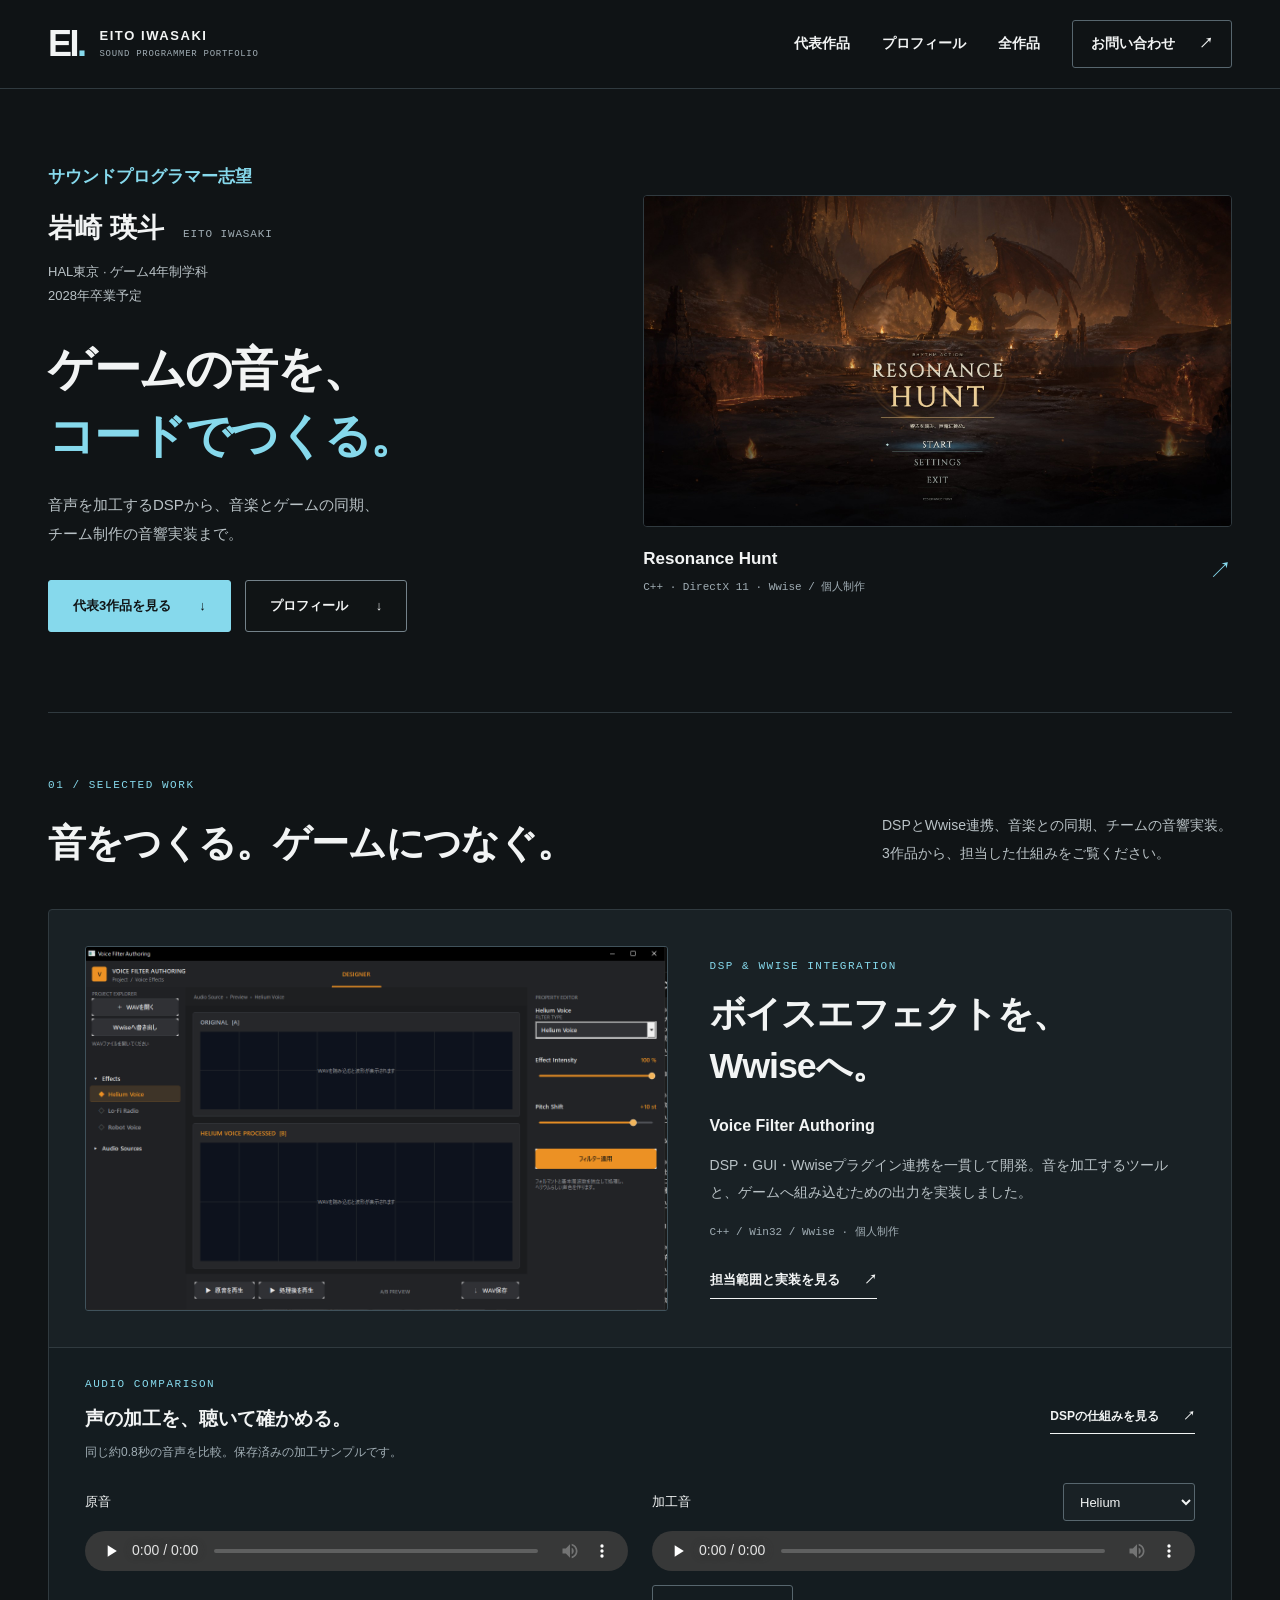
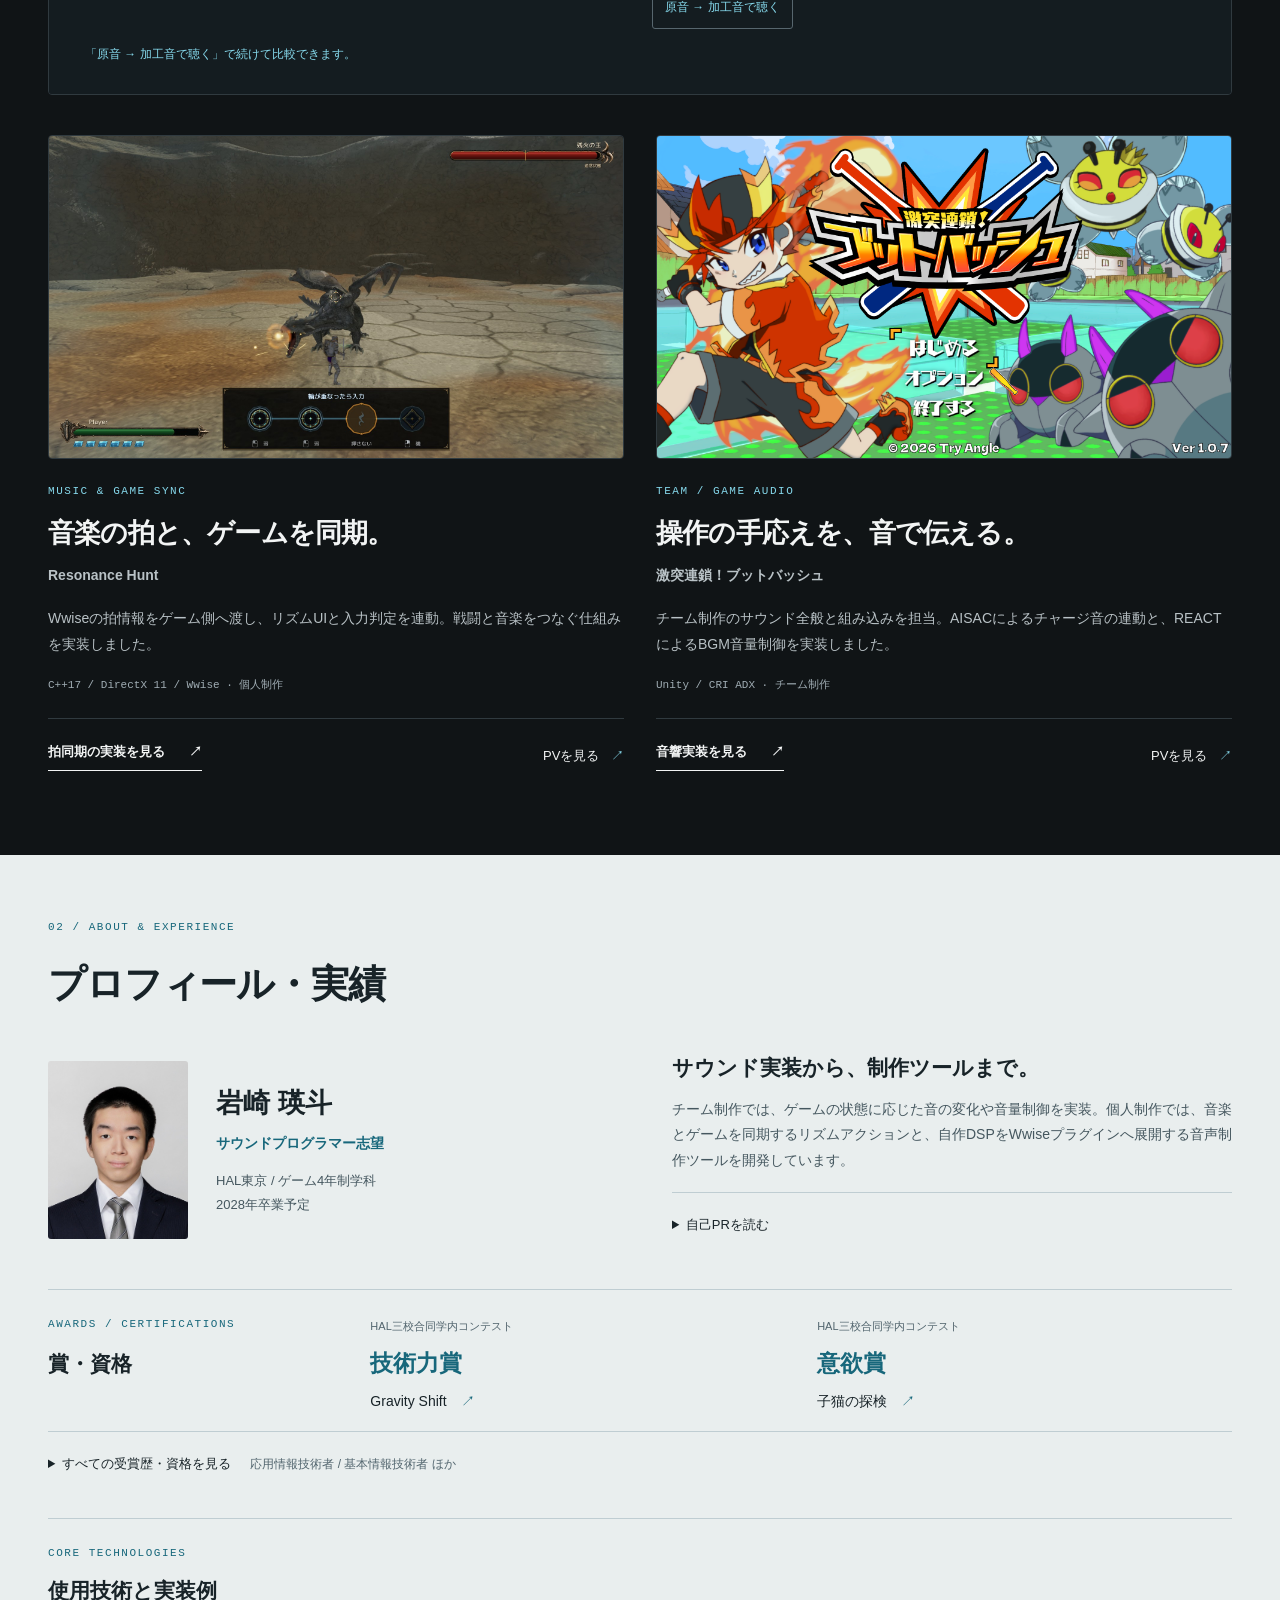
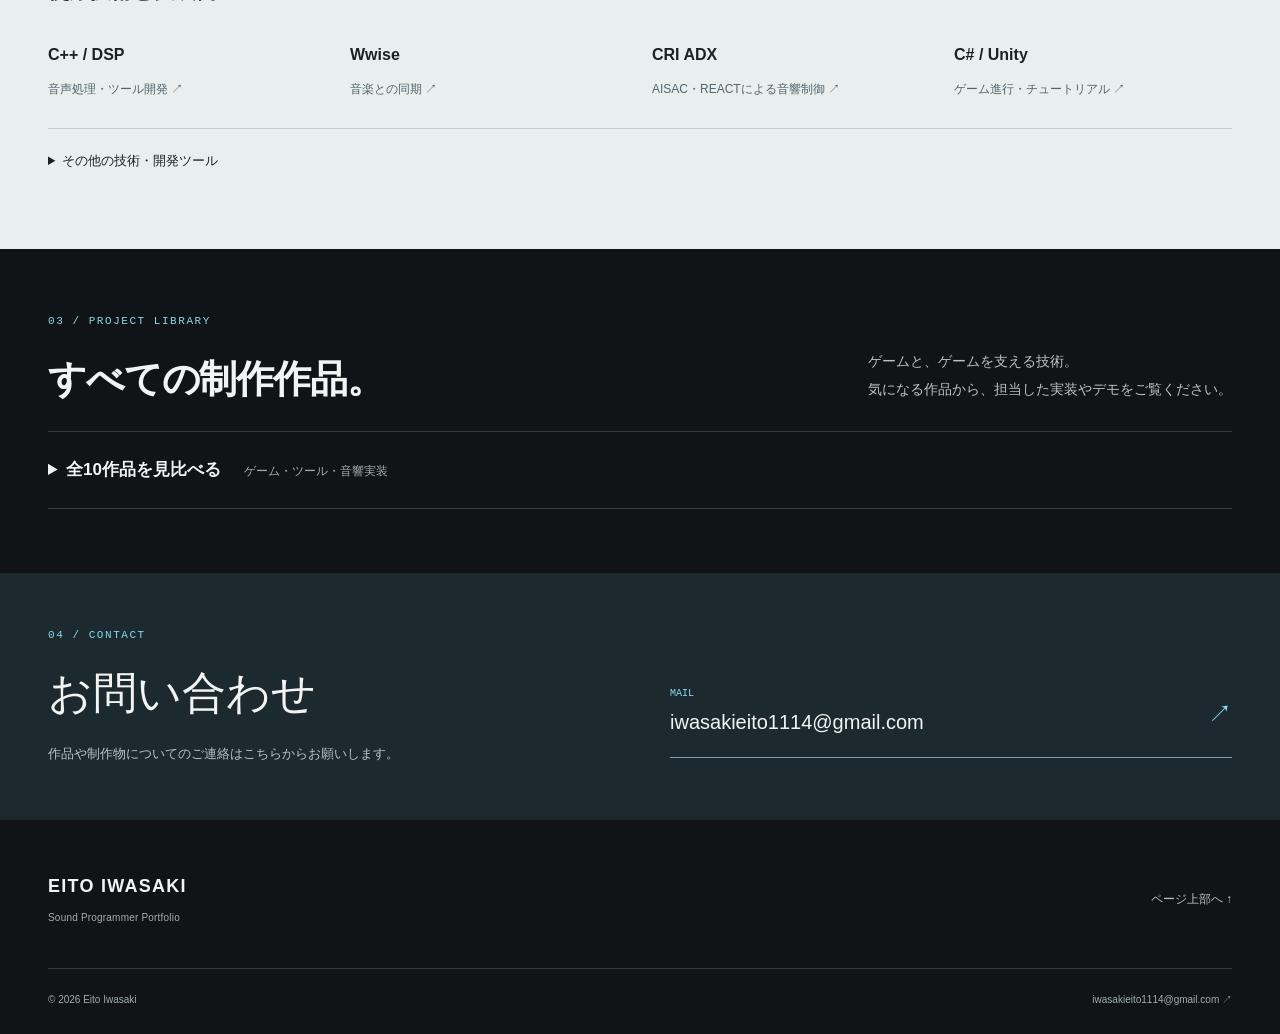
==== commit 7ba99c3d: "Redesign portfolio for sound programmer recruitment Build the homepage around selected projects, aud" ====
--- a/index.html
+++ b/index.html
@@ -1,885 +1,380 @@
 <!DOCTYPE html>
 <html lang="ja">
 <head>
-  <meta charset="UTF-8" />
-  <meta name="viewport" content="width=device-width, initial-scale=1.0" />
-  <title>岩崎 瑛斗 | Game Programmer Portfolio</title>
-  <meta name="description" content="岩崎瑛斗のゲーム制作・サウンドプログラミングポートフォリオサイト" />
-  <link rel="stylesheet" href="style.css" />
+<meta charset="UTF-8">
+<meta name="viewport" content="width=device-width, initial-scale=1">
+<meta name="referrer" content="strict-origin-when-cross-origin">
+<meta name="color-scheme" content="dark">
+<title>岩崎 瑛斗 | Sound Programmer Portfolio</title>
+<meta name="description" content="HAL東京 ゲーム4年制学科・2028年卒業予定、岩崎瑛斗の作品集。サウンドプログラマーを志望し、Wwise・CRI ADXによる音響実装、C++によるDSPツールとサウンドミドルウェアを紹介。">
+<meta name="theme-color" content="#101416">
+<link rel="icon" href="assets/favicon.svg" type="image/svg+xml">
+<link rel="stylesheet" href="style.css?v=20261012-6">
+<script src="site.js?v=20261012-6" defer>
+</script>
+<noscript>
+<style>
+.site-header{position:static}
+.header-inner{flex-wrap:wrap;padding-block:12px;gap:12px 20px}
+.menu-toggle{display:none}
+.youtube-embed{display:none}
+.global-nav{display:flex;position:static;flex-direction:row;flex-wrap:wrap;padding:0;gap:8px 20px;border:0;max-height:none;box-shadow:none;background:transparent}
+.global-nav a{padding:8px 0;border:0}
+.global-nav .nav-contact{margin:0;padding:8px 12px}
+</style>
+</noscript>
 </head>
-<body>
-  <div class="grain" aria-hidden="true"></div>
-
-  <header class="site-header">
-    <a class="brand" href="#top" aria-label="トップへ戻る">
-      <span class="brand-mark">EI</span>
-      <span>Portfolio</span>
-    </a>
-    <nav class="global-nav" aria-label="メインナビゲーション">
-      <a href="#profile">Profile</a>
-      <a href="#works">Works</a>
-      <a href="#implementation">Implementation</a>
-      <a href="#skills">Skills</a>
-      <a href="#contact">Contact</a>
-    </nav>
-  </header>
-
-  <main id="top">
-    <!-- HERO -->
-    <section class="hero section-shell">
-      <div class="hero-bg" aria-hidden="true"></div>
-      <div class="hero-copy">
-        <p class="section-kicker">Game Programmer / Sound Programmer</p>
-        <h1>Portfolio<br><span>岩崎 瑛斗</span></h1>
-        <div class="hero-actions">
-          <a class="btn primary" href="#works">作品を見る</a>
+<body id="top" class="home-page">
+<a class="skip-link" href="#main">本文へスキップ</a>
+    <header class="site-header">
+<div class="header-inner">
+      <a class="brand" href="#top" aria-label="岩崎瑛斗 ポートフォリオ トップ">
+<span class="brand-mark">EI<span>.</span>
+</span>
+<span class="brand-name">EITO IWASAKI<small>SOUND PROGRAMMER PORTFOLIO</small>
+</span>
+</a>
+      <button class="menu-toggle" type="button" aria-label="メニュー" aria-expanded="false" aria-controls="global-nav">
+<span>メニュー</span>
+<span class="menu-icon" aria-hidden="true">
+</span>
+</button>
+      <nav id="global-nav" class="global-nav" aria-label="メインナビゲーション">
+<a href="#selected">代表作品</a>
+<a href="#profile">プロフィール</a>
+<a href="#works">全作品</a>
+<a class="nav-contact" href="#contact">お問い合わせ <span aria-hidden="true">↗</span></a>
+</nav>
+</div>
+</header>
+<main id="main">
+<section class="portfolio-hero section-shell" aria-labelledby="hero-title">
+  <div class="hero-overview">
+    <p class="identity-role">サウンドプログラマー志望</p>
+    <p class="identity-name">岩崎 瑛斗 <span>EITO IWASAKI</span></p>
+    <p class="identity-school">HAL東京 · ゲーム4年制学科 <span>2028年卒業予定</span></p>
+    <h1 id="hero-title">ゲームの音を、<br><span>コードでつくる。</span></h1>
+    <p class="intro-lead">音声を加工するDSPから、音楽とゲームの同期、<br class="desktop-break">チーム制作の音響実装まで。</p>
+    <div class="hero-actions">
+      <a class="btn primary" href="#selected">代表3作品を見る <span aria-hidden="true">↓</span></a>
+      <a class="btn secondary" href="#profile">プロフィール <span aria-hidden="true">↓</span></a>
+    </div>
+  </div>
+  <a class="hero-project" href="works/resonance-hunt.html" aria-label="個人制作のResonance Huntの詳細を見る">
+    <img src="assets/images/ResonanceHuntTitle.jpg" alt="個人制作の3Dリズムアクション、Resonance Huntのタイトル画面" fetchpriority="high" width="1920" height="1080">
+    <div class="hero-project-caption"><div><strong>Resonance Hunt</strong><span>C++ · DirectX 11 · Wwise / 個人制作</span></div><span class="hero-project-arrow" aria-hidden="true">↗</span></div>
+  </a>
+</section>
+<section id="selected" class="section-shell selected-section">
+  <div class="section-head split">
+    <div><p class="section-kicker">01 / Selected Work</p><h2>音をつくる。ゲームにつなぐ。</h2></div>
+    <p>DSPとWwise連携、音楽との同期、チームの音響実装。<br>3作品から、担当した仕組みをご覧ください。</p>
+  </div>
+  <div id="expertise" class="selected-proofs">
+    <article class="featured-tool" aria-labelledby="filter-feature-title">
+      <div class="featured-tool-main">
+        <a class="featured-tool-image" href="works/voice-filter.html" aria-label="Voice Filter Authoringの詳細を見る"><img src="assets/images/work-filter-tool.png" alt="Voice Filter Authoringの波形比較とエフェクト設定画面" loading="lazy" width="1266" height="792"></a>
+        <div class="featured-tool-copy">
+          <p class="section-kicker">DSP &amp; Wwise Integration</p>
+          <h3 id="filter-feature-title">ボイスエフェクトを、<br>Wwiseへ。</h3>
+          <p class="project-name">Voice Filter Authoring</p>
+          <p>DSP・GUI・Wwiseプラグイン連携を一貫して開発。音を加工するツールと、ゲームへ組み込むための出力を実装しました。</p>
+          <p class="proof-meta">C++ / Win32 / Wwise · 個人制作</p>
+          <a class="text-link" href="works/voice-filter.html">担当範囲と実装を見る</a>
         </div>
       </div>
-      <aside class="hero-card profile-mini">
-        <img src="assets/images/profile.jpg" alt="岩崎 瑛斗のプロフィール写真" />
-        <div>
-          <p class="mini-label">Planning / Implementation / Audio</p>
-          <h2>岩崎 瑛斗</h2>
-          <p>ゲームプログラマー志望<br>サウンドプログラマー志望</p>
+      <div class="home-audio-demo" aria-labelledby="home-audio-title">
+        <div class="home-audio-heading"><div><p class="section-kicker">Audio Comparison</p><h4 id="home-audio-title">声の加工を、聴いて確かめる。</h4><p>同じ約0.8秒の音声を比較。保存済みの加工サンプルです。</p></div><a class="text-link" href="works/voice-filter.html#part-5">DSPの仕組みを見る</a></div>
+        <div class="home-audio-controls">
+          <div class="audio-demo-card audio-original"><span class="audio-label">原音</span><audio id="home-original" aria-label="原音の試聴" controls preload="none"><source src="assets/audio/filter-original.wav" type="audio/wav">音声を再生できない場合は<a href="assets/audio/filter-original.wav">原音ファイル</a>をご覧ください。</audio></div>
+          <div class="audio-demo-card home-processed"><div class="effect-picker" data-audio-picker hidden><label for="home-effect">加工音</label><select id="home-effect" data-audio-effect><option value="helium" data-src="assets/audio/filter-helium.wav" data-label="ヘリウムボイス">Helium</option><option value="radio" data-src="assets/audio/filter-radio.wav" data-label="無線ボイス">Lo-Fi Radio</option><option value="robot" data-src="assets/audio/filter-robot.wav" data-label="ロボットボイス">Robot</option></select></div><noscript><p>加工音 / Helium</p></noscript><audio id="home-processed" aria-label="加工音の試聴" controls preload="none"><source src="assets/audio/filter-helium.wav" type="audio/wav">音声を再生できない場合は<a href="assets/audio/filter-helium.wav">加工音ファイル</a>をご覧ください。</audio><button class="audio-compare" type="button" data-compare-audio="ヘリウムボイス" aria-pressed="false" hidden>原音 → 加工音で聴く</button></div>
         </div>
-      </aside>
-    </section>
-
-    <!-- PROFILE -->
-    <section id="profile" class="section-shell profile-section">
-      <div class="section-head split">
-        <div>
-          <p class="section-kicker">Profile</p>
-          <h2>プロフィール</h2>
-        </div>
+        <p class="audio-comparison-status" role="status" aria-live="polite" hidden>「原音 → 加工音で聴く」で続けて比較できます。</p>
       </div>
-
-      <div class="profile-grid">
-        <article class="profile-photo-card card">
-          <img src="assets/images/profile.jpg" alt="岩崎 瑛斗のプロフィール写真" />
-          <div class="profile-caption">
-            <h3>岩崎 瑛斗</h3>
-            <p>ゲームプログラマー / サウンドプログラマー志望</p>
-          </div>
-        </article>
-
-        <article class="card pr-card">
-          <span class="card-number">01</span>
-          <p class="section-kicker">Self PR</p>
-          <h3>計画性と時間遵守</h3>
-          <p>
-            計画性や時間遵守には自信があります。資格勉強やゲーム開発のスケジュール、学校の課題だけではなく、日常生活でも自身で決めた時間、指定された時間を守るようにしています。
-          </p>
-        </article>
-
-        <article class="card awards-card">
-          <span class="card-number">02</span>
-          <p class="section-kicker">Awards / Certifications</p>
-          <h3>賞・資格</h3>
-          <ol class="timeline">
-            <li><time>2024/10/24</time><span>J検 情報システム試験 基本スキル</span></li>
-            <li><time>2024/11/14</time><span>基本情報技術者</span></li>
-            <li><time>2024/12/10</time><span>ゲームアイデアコンテスト2024 特別賞</span></li>
-            <li><time>2024/12/26</time><span>応用情報技術者</span></li>
-            <li><time>2025/01/25</time><span>J検 情報活用試験 1級</span></li>
-            <li><time>2025/03/03</time><span>HAL三校合同学内コンテスト 意欲賞</span></li>
-            <li><time>2025/08/08</time><span>CGエンジニア検定エキスパート</span></li>
-            <li><time>2025/09/30</time><span>HAL三校合同学内コンテスト 技術力賞</span></li>
-          </ol>
-        </article>
-      </div>
-    </section>
-
-    <!-- WORKS OVERVIEW -->
-    <section id="works" class="section-shell works-section">
-      <div class="section-head split">
-        <div>
-          <p class="section-kicker">Works</p>
-          <h2>作品一覧</h2>
-        </div>
-        <p>
-          画像・制作情報・担当箇所がすぐ伝わるように、作品カードから詳細セクションへ移動できる構成にしています。
-        </p>
-      </div>
-
-      <div class="works-grid">
-        <article class="work-card large work-card-featured">
-          <a href="#butto-bash" class="work-thumb work-thumb-poster"><img src="assets/images/work-butto-bash.png" alt="激突連鎖！ブットバッシュのキービジュアル" /></a>
-          <div class="work-body">
-            <p class="work-index">01 / Unity / Team</p>
-            <h3>激突連鎖！ブットバッシュ</h3>
-            <p>ブットボールをぶつけ、弾き、連鎖させて戦う3Dアクションゲーム。サウンド実装全般、チュートリアル、ラスボスの最終フェーズを担当。</p>
-            <a class="text-link" href="#butto-bash">詳しく見る</a>
-          </div>
-        </article>
-
-        <article class="work-card">
-          <div class="work-body">
-            <p class="work-index">02 / DirectX 11・Wwise / Solo / 完成</p>
-            <h3>Resonance Hunt</h3>
-            <p>剣による戦闘とリズムによる反撃「反奏」を組み合わせ、巨竜の討伐を目指す3Dリズムアクション。C++17で個人制作。</p>
-            <a class="text-link" href="#resonance-hunt">詳細・PVを見る</a>
-          </div>
-        </article>
-
-        <article class="work-card">
-          <a href="#animaly" class="work-thumb"><img src="assets/images/work-animaly.jpg" alt="アニマリーのタイトル画面" /></a>
-          <div class="work-body">
-            <p class="work-index">03 / DirectX11 / Team</p>
-            <h3>アニマリー</h3>
-            <p>1v1対戦型アクションゲーム。プログラム全般を担当し、ECS風設計、描画表現、ローカル接続、Wwise連携を実装。</p>
-            <a class="text-link" href="#animaly">詳しく見る</a>
-          </div>
-        </article>
-
-        <article class="work-card work-card-tool">
-          <a href="#voice-filter" class="work-thumb"><img src="assets/images/work-filter-tool.png" alt="Voice Filter Authoringの編集画面" /></a>
-          <div class="work-body">
-            <p class="work-index">04 / C++・Wwise / Solo Tool</p>
-            <h3>Voice Filter Authoring</h3>
-            <p>3種類のボイスDSPを作成・試聴し、Wwise 2025.1対応Effectプラグインとして書き出せる音声オーサリングツール。</p>
-            <a class="text-link" href="#voice-filter">詳しく見る</a>
-          </div>
-        </article>
-
-        <article class="work-card work-card-tool">
-          <a href="#soundlib" class="work-thumb"><img src="assets/images/soundlib-studio.jpg" alt="SoundLib Studioの波形・フェード編集画面" loading="lazy" width="1536" height="864" /></a>
-          <div class="work-body">
-            <p class="work-index">05 / C++20 / Audio Middleware / 開発中</p>
-            <h3>SoundLib</h3>
-            <p>音声の編集・試聴とゲームからの再生制御をつなぐ自作サウンドミドルウェア。波形編集、Bus・ダッキング、パラメーター曲線、Musicのレイヤー設定を開発しています。</p>
-            <a class="text-link" href="#soundlib">詳しく見る</a>
-          </div>
-        </article>
-
-        <article class="work-card">
-          <a href="#kurutto" class="work-thumb"><img src="assets/images/work-kurutto.jpg" alt="くるっと☆ぼうけんたんのタイトル画面" /></a>
-          <div class="work-body">
-            <p class="work-index">06 / Unity / Team</p>
-            <h3>くるっと☆ぼうけんたん</h3>
-            <p>ゲームジャム制作。サウンド全般と統合を担当し、UnityEvent連携のAudioManagerを作成。</p>
-            <a class="text-link" href="#kurutto">詳しく見る</a>
-          </div>
-        </article>
-
-        <article class="work-card">
-          <a href="#planet" class="work-thumb"><img src="assets/images/work-planet.jpg" alt="Planet Game Planetのタイトル画面" /></a>
-          <div class="work-body">
-            <p class="work-index">07 / DirectX11 / Solo</p>
-            <h3>Planet Game Planet</h3>
-            <p>惑星を合体させるパズルゲーム。2D物理演算とオブジェクト管理を自作。</p>
-            <a class="text-link" href="#planet">詳しく見る</a>
-          </div>
-        </article>
-
-        <article class="work-card">
-          <a href="#kitten" class="work-thumb"><img src="assets/images/work-kitten.jpg" alt="子猫の探検のタイトル画面" /></a>
-          <div class="work-body">
-            <p class="work-index">08 / Unity / Solo</p>
-            <h3>子猫の探検</h3>
-            <p>3Dパズルアクション。三人称視点と俯瞰視点を切り替え、カメラ制御を工夫。</p>
-            <a class="text-link" href="#kitten">詳しく見る</a>
-          </div>
-        </article>
-
-        <article class="work-card">
-          <a href="#gravity" class="work-thumb"><img src="assets/images/work-gravity.jpg" alt="Gravity Shiftのタイトル画面" /></a>
-          <div class="work-body">
-            <p class="work-index">09 / OpenGL / Solo</p>
-            <h3>Gravity Shift</h3>
-            <p>重力方向を変えて進む2Dスクロールアクション。ジャンプ、当たり判定、ジャイロギミックを実装。</p>
-            <a class="text-link" href="#gravity">詳しく見る</a>
-          </div>
-        </article>
-
-        <article class="work-card">
-          <a href="#stealth" class="work-thumb"><img src="assets/images/work-stealth.jpg" alt="ステルス奪取の資料画像" /></a>
-          <div class="work-body">
-            <p class="work-index">10 / Board Game / Team</p>
-            <h3>ステルス奪取</h3>
-            <p>ゲームアイデアコンテスト2024 特別賞。レベルデザインとプロトタイプ作成を担当。</p>
-            <a class="text-link" href="#stealth">詳しく見る</a>
-          </div>
-        </article>
-      </div>
-    </section>
-
-    <!-- PROJECT DETAILS -->
-    <section id="implementation" class="section-shell project-section">
-      <div class="section-head">
-        <p class="section-kicker">Implementation</p>
-        <h2>作品詳細・実装ポイント</h2>
-        <p>単に作品を並べるだけではなく、担当した設計・実装・工夫が伝わるようにまとめています。</p>
-      </div>
-
-      <article id="butto-bash" class="project-detail card project-primary butto-project">
-        <div class="project-title-row">
-          <span class="project-no">01</span>
-          <div>
-            <p class="section-kicker">Unity / Team Production</p>
-            <h3>激突連鎖！ブットバッシュ</h3>
-          </div>
-        </div>
-
-        <div class="project-layout butto-intro">
-          <img class="project-main-img butto-key-visual" src="assets/images/work-butto-bash.png" alt="激突連鎖！ブットバッシュのキービジュアル" />
-          <div class="project-copy">
-            <dl class="spec-list">
-              <div><dt>ジャンル</dt><dd>3Dアクションゲーム</dd></div>
-              <div><dt>開発環境</dt><dd>Unity</dd></div>
-              <div><dt>制作情報</dt><dd>チーム制作</dd></div>
-              <div><dt>担当箇所</dt><dd>サウンド実装全般 / チュートリアル / ラスボスの最終フェーズ</dd></div>
-            </dl>
-            <div class="project-actions one-action">
-              <a class="action-card action-play" href="https://ushi34.itch.io/butto-bash" target="_blank" rel="noopener">
-                <span class="action-eyebrow">Play</span>
-                <strong>ゲームをプレイする</strong>
-                <span class="action-meta">itch.ioからWindows版をダウンロード</span>
-              </a>
-            </div>
-            <p>
-              ブットボールを敵へぶつけ、跳ね返りや連鎖を活かして戦うアクションゲームです。サウンド実装全般を担当し、CRI ADXのAISACによるチャージ音の変化や、REACTによるダッキングを実装しました。加えて、チュートリアルと遊びのクライマックスとなるラスボスの最終フェーズを担当しました。
-            </p>
-          </div>
-        </div>
-
-        <div class="subsection pv-section">
-          <div class="subsection-heading-row">
-            <div>
-              <p class="section-kicker">Promotion Video</p>
-              <h4>ゲームPV</h4>
-            </div>
-            <span class="media-note">音声あり</span>
-          </div>
-          <video class="project-video" controls preload="metadata" playsinline>
-            <source src="assets/videos/butto-bash-pv-web.mp4" type="video/mp4" />
-            お使いのブラウザは動画再生に対応していません。
-          </video>
-        </div>
-
-        <div class="feature-grid butto-features">
-          <article class="feature-card wide butto-feature-hero">
-            <p class="feature-label">01 / Boss Battle</p>
-            <h4>ラスボスの最終フェーズ</h4>
-            <p>多数の攻撃、HP段階に応じた戦闘進行、攻撃予兆、カメラ、ヒットストップを連携し、ゲームのクライマックスとなるボス戦を実装しました。</p>
-            <img class="feature-media" src="assets/images/butto-boss-main.png" alt="巨大なラスボスと対峙する最終フェーズのゲーム画面" />
-          </article>
-
-          <article class="feature-card">
-            <p class="feature-label">02 / Original Mechanic</p>
-            <h4>ブットボールとのボスラリー</h4>
-            <p>ゲーム固有のブットボールをボス戦へ組み込み、ボスとの衝突、打ち返し、コンボ継続、カメラ演出を一連の遊びとして連携しました。</p>
-            <img class="feature-media" src="assets/images/butto-boss-rally.png" alt="ブットボールをボスへ打ち返してコンボをつなぐ場面" />
-          </article>
-
-          <article class="feature-card">
-            <p class="feature-label">03 / Boss Actions</p>
-            <h4>既存Behavior Tree基盤を活用した行動構築</h4>
-            <p>チームメンバーが制作したBehavior Tree基盤を利用し、ラスボス最終フェーズ専用の攻撃アクション、ScriptableObjectのパラメータ、移動・待機・カメラ切り替えを組み合わせて戦闘を構築しました。</p>
-            <img class="feature-media feature-media-tall" src="assets/images/butto-behavior-tree.png" alt="ラスボス最終フェーズ専用のアクションを組み合わせたBehavior Tree設定" />
-            <p class="media-caption">Behavior Treeの基盤はチームメンバーが担当。最終フェーズ用の行動と構成を担当しました。</p>
-          </article>
-
-          <article class="feature-card wide">
-            <p class="feature-label">04 / Stage &amp; Tutorial</p>
-            <h4>StagePhaseManagerと体験型チュートリアル</h4>
-            <p>フェーズごとにクリア条件、UI、イベントを設定できる進行基盤を実装。プレイヤーの実操作を検出し、成功したときだけ次へ進むチュートリアルへ活用しました。</p>
-            <div class="butto-stage-gallery">
-              <figure><img src="assets/images/butto-stage-phase-manager.png" alt="StagePhaseManagerでチュートリアルのフェーズを設定するInspector" /><figcaption>フェーズとクリア条件をInspectorから設定</figcaption></figure>
-              <figure><img src="assets/images/butto-tutorial-guide.png" alt="会話と操作説明を表示するチュートリアル画面" /><figcaption>会話・操作説明との連携</figcaption></figure>
-              <figure><img src="assets/images/butto-tutorial-practice.png" alt="複数の敵を使って操作を練習するチュートリアル画面" /><figcaption>実操作を検出する練習フェーズ</figcaption></figure>
-            </div>
-          </article>
-
-          <article class="feature-card">
-            <p class="feature-label">05 / CRI ADX — AISAC</p>
-            <h4>AISACによるチャージ攻撃音</h4>
-            <p>ゲーム内のチャージ量をAISACコントロール値へ反映し、ピッチと音量を連続的に変化させました。溜まり具合を画面だけでなく音からも判断できます。</p>
-            <img class="feature-media" src="assets/images/butto-cri-aisac.png" alt="チャージ量に応じてピッチと音量を変化させるAISACグラフ" />
-            <p class="media-caption">横軸がチャージ量。青線と黄線でピッチ・音量の変化を設定しています。</p>
-          </article>
-
-          <article class="feature-card">
-            <p class="feature-label">06 / CRI ADX — REACT</p>
-            <h4>REACTによるダッキング</h4>
-            <p>チャージSEを聞き取りやすくするため、再生中はBGMを20％まで下げ、終了後445msかけて復帰するダッキングを設定しました。</p>
-            <img class="feature-media" src="assets/images/butto-cri-react.png" alt="チャージSEをトリガーにBGMを下げるREACT設定" />
-            <p class="media-caption">ChargeSEをトリガーとして、BGMカテゴリの音量を制御します。</p>
-          </article>
-        </div>
+    </article>
+    <div class="supporting-projects">
+      <article class="proof-project" aria-labelledby="rh-proof-title">
+        <a class="proof-project-image" href="works/resonance-hunt.html" aria-label="Resonance Huntの詳細を見る"><img src="assets/images/ResonanceHuntRhythm.jpg" alt="Resonance Huntの反奏で表示されるリズム入力案内とタイミングリング" loading="lazy" width="1920" height="1080"></a>
+        <div class="proof-project-copy"><p class="section-kicker">Music &amp; Game Sync</p><h3 id="rh-proof-title">音楽の拍と、ゲームを同期。</h3><p class="project-name">Resonance Hunt</p><p>Wwiseの拍情報をゲーム側へ渡し、リズムUIと入力判定を連動。戦闘と音楽をつなぐ仕組みを実装しました。</p><p class="proof-meta">C++17 / DirectX 11 / Wwise · 個人制作</p><div class="proof-links"><a class="text-link" href="works/resonance-hunt.html#part-3">拍同期の実装を見る</a><a href="works/resonance-hunt.html#part-1">PVを見る <span aria-hidden="true">↗</span></a></div></div>
       </article>
-
-      <article id="resonance-hunt" class="project-detail card">
-        <div class="project-title-row">
-          <span class="project-no">02</span>
-          <div>
-            <p class="section-kicker">C++17 / DirectX 11 / Wwise / Solo</p>
-            <h3>Resonance Hunt</h3>
-          </div>
-        </div>
-        <div class="project-copy">
-          <dl class="spec-list">
-            <div><dt>制作状況</dt><dd>完成</dd></div>
-            <div><dt>ジャンル</dt><dd>3Dリズムアクション</dd></div>
-            <div><dt>開発環境</dt><dd>C++17 / DirectX 11 / Wwise</dd></div>
-            <div><dt>制作情報</dt><dd>個人制作 / 開発期間1か月</dd></div>
-          </dl>
-          <p>剣による攻撃と回避で巨竜「残火の王」の討伐を目指す3Dリズムアクション。コンボやジャスト回避で共鳴を溜め、お手本のリズムを再現する反撃「反奏」につなげます。</p>
-        </div>
-        <div class="subsection pv-section">
-          <div class="subsection-heading-row">
-            <div>
-              <p class="section-kicker">Promotion Video</p>
-              <h4>ゲームPV</h4>
-            </div>
-            <span class="media-note">音声あり</span>
-          </div>
-          <div class="youtube-embed" data-video-id="VSTdBP53KcU" data-video-title="Resonance Hunt PV">
-            <button class="youtube-start" type="button" aria-label="Resonance Hunt PVをサイト内で再生">
-              <img src="https://i.ytimg.com/vi/VSTdBP53KcU/hqdefault.jpg" alt="" loading="lazy" />
-              <span class="youtube-start-label"><span aria-hidden="true">▶</span> サイト内で再生</span>
-            </button>
-            <p class="youtube-status" role="status" hidden></p>
-          </div>
-          <a class="text-link" href="https://youtu.be/VSTdBP53KcU" target="_blank" rel="noopener">再生できない場合はYouTubeで見る</a>
-        </div>
-        <div class="feature-grid">
-          <article class="feature-card">
-            <p class="feature-label">01 / Combat &amp; Rhythm</p>
-            <h4>戦闘の成果をリズムによる反撃へ</h4>
-            <p>コンボ・チャージ攻撃・ジャスト回避で共鳴を溜め、リズムを再現する「反奏」へつなげます。攻撃の隙に応じた技の選択や回避の成功が、反撃と共鳴強化の時間を生む戦闘設計です。</p>
-          </article>
-          <article class="feature-card">
-            <p class="feature-label">02 / Wwise &amp; Beat Sync</p>
-            <h4>音楽の拍と判定・画面の合図を同期</h4>
-            <p>Wwiseで戦闘の進行に合わせて曲の再生区間を切り替え、音楽から取得した拍の情報を反奏の判定と画面の合図に利用します。反奏の完全成功には短い音楽のアクセントを重ね、成功を音でも伝えます。</p>
-          </article>
-          <article class="feature-card">
-            <p class="feature-label">03 / Presentation</p>
-            <h4>巨竜の動きに映像と音を合わせる</h4>
-            <p>登場時の咆哮に、見上げるカメラ・風圧・カメラの反動・落ちる小石や砂を組み合わせています。周囲の空間も反応させることで、巨体の重さと威圧感を表現します。</p>
-          </article>
-        </div>
+      <article class="proof-project" aria-labelledby="butto-proof-title">
+        <a class="proof-project-image" href="works/butto-bash.html" aria-label="激突連鎖！ブットバッシュの詳細を見る"><img src="assets/images/work-butto-bash.png" alt="激突連鎖！ブットバッシュのゲーム画面" loading="lazy" width="1920" height="1078"></a>
+        <div class="proof-project-copy"><p class="section-kicker">Team / Game Audio</p><h3 id="butto-proof-title">操作の手応えを、音で伝える。</h3><p class="project-name">激突連鎖！ブットバッシュ</p><p>チーム制作のサウンド全般と組み込みを担当。AISACによるチャージ音の連動と、REACTによるBGM音量制御を実装しました。</p><p class="proof-meta">Unity / CRI ADX · チーム制作</p><div class="proof-links"><a class="text-link" href="works/butto-bash.html#part-6">音響実装を見る</a><a href="works/butto-bash.html#part-1">PVを見る <span aria-hidden="true">↗</span></a></div></div>
       </article>
-
-      <article id="animaly" class="project-detail card project-primary">
-        <div class="project-title-row">
-          <span class="project-no">03</span>
-          <div>
-            <p class="section-kicker">DirectX11 / Team Production</p>
-            <h3>アニマリー</h3>
-          </div>
-        </div>
-        <div class="project-layout">
-          <img class="project-main-img" src="assets/images/work-animaly.jpg" alt="アニマリーのタイトル画面" />
-          <div class="project-copy">
-            <dl class="spec-list">
-              <div><dt>ジャンル</dt><dd>1v1対戦型アクションゲーム</dd></div>
-              <div><dt>開発環境</dt><dd>DirectX11</dd></div>
-              <div><dt>制作情報</dt><dd>チーム制作</dd></div>
-              <div><dt>担当箇所</dt><dd>プログラム全般</dd></div>
-            </dl>
-            <p>
-              初めてチームで取り組んだ作品です。コンポーネント指向など新しい考え方や技術を取り入れ、対戦ゲームとしてお互いが楽しめるレベルデザインを意識しました。
-            </p>
-          </div>
-        </div>
-
-        <div class="subsection pv-section">
-          <div class="subsection-heading-row">
-            <div>
-              <p class="section-kicker">Gameplay Video</p>
-              <h4>プレイ動画</h4>
-            </div>
-            <span class="media-note">音声あり</span>
-          </div>
-          <div class="youtube-embed" data-video-id="h-XA8TqGhY8" data-video-title="アニマリー プレイ動画">
-            <button class="youtube-start" type="button" aria-label="アニマリー プレイ動画をサイト内で再生">
-              <img src="https://i.ytimg.com/vi/h-XA8TqGhY8/hqdefault.jpg" alt="" loading="lazy" />
-              <span class="youtube-start-label"><span aria-hidden="true">▶</span> サイト内で再生</span>
-            </button>
-            <p class="youtube-status" role="status" hidden></p>
-          </div>
-                <a class="text-link" href="https://youtube.com/watch?v=h-XA8TqGhY8&amp;feature=youtu.be" target="_blank" rel="noopener">再生できない場合はYouTubeで見る</a>
-        </div>
-
-        <div class="subsection">
-          <h4>ゲームの流れ</h4>
-          <p>探索フェーズで動物を取得し、その動物に変身して対戦フェーズで勝利を目指します。</p>
-          <div class="image-pair">
-            <figure><img src="assets/images/animaly-flow-1.jpg" alt="探索フェーズで動物を取得する画面" /><figcaption>動物を取る</figcaption></figure>
-            <figure><img src="assets/images/animaly-flow-2.jpg" alt="動物に変身してホッケーで対戦する画面" /><figcaption>変身して対戦</figcaption></figure>
-          </div>
-        </div>
-
-        <div class="feature-grid">
-          <article class="feature-card">
-            <h4>コンポーネント指向とECS</h4>
-            <p>共通する機能をComponentとして分離し、Entityに組み合わせる設計にしました。機能追加や修正がしやすい構成を意識しています。</p>
-            <div class="image-pair compact">
-              <img src="assets/images/animaly-ecs-system.jpg" alt="AnimationComponentを持つEntityを動かすシステムのコード" />
-              <img src="assets/images/animaly-ecs-factory.jpg" alt="Componentを設定してEntityを生成するEntityFactoryのコード" />
-            </div>
-          </article>
-          <article class="feature-card">
-            <h4>トゥーンシェーダー / アウトライン</h4>
-            <p>作品の雰囲気を統一するため、通常描画ではなくトゥーン表現を採用。キャラクターにはアウトラインを付けました。</p>
-            <div class="image-pair compact">
-              <img src="assets/images/animaly-toon-before.jpg" alt="通常シェーダーの画面" />
-              <img src="assets/images/animaly-toon-after.jpg" alt="トゥーンシェーダーの画面" />
-            </div>
-          </article>
-          <article class="feature-card">
-            <h4>ローカル接続</h4>
-            <p>2台のPCをLANで接続し、TCP通信でマルチプレイできるようにしました。ゲストは入力のみ送信し、ホスト側で座標や当たり判定を計算する構成です。</p>
-            <div class="image-pair compact">
-              <img src="assets/images/animaly-network-packet.jpg" alt="パケットタイプの定義コード" />
-              <img src="assets/images/animaly-network-process.jpg" alt="パケットタイプごとの処理コード" />
-            </div>
-          </article>
-          <article class="feature-card">
-            <h4>Wwise / AudioManager</h4>
-            <p>Wwiseを導入し、ローカル接続時でも扱いやすいAudioManagerを作成。3D SEやクライアント側再生の有無を指定できるようにしました。</p>
-            <img src="assets/images/animaly-wwise-audio.jpg" alt="Wwise対応AudioManagerのコード" />
-          </article>
-          <article class="feature-card wide">
-            <h4>環境音と空間音響</h4>
-            <p>Playerと音源の位置関係で距離減衰がかかるようにし、川の中では左右から最大音量、外部では一番近い川座標から距離減衰するようにしました。</p>
-            <div class="image-pair">
-              <img src="assets/images/animaly-spatial-river.jpg" alt="川の内部で環境音を再生する場面" />
-              <img src="assets/images/animaly-spatial-outside.jpg" alt="川の外部で距離減衰させる場面" />
-            </div>
-          </article>
-        </div>
-      </article>
-
-      <article id="voice-filter" class="project-detail card filter-project">
-        <div class="project-title-row">
-          <span class="project-no">04</span>
-          <div>
-            <p class="section-kicker">C++ / Wwise / Solo Tool</p>
-            <h3>Voice Filter Authoring</h3>
-          </div>
-        </div>
-
-        <div class="project-layout filter-intro">
-          <img class="project-main-img filter-key-visual" src="assets/images/work-filter-tool.png" alt="原音と処理後の波形を比較できるVoice Filter Authoring画面" />
-          <div class="project-copy">
-            <dl class="spec-list">
-              <div><dt>種別</dt><dd>音声制作・DSPツール</dd></div>
-              <div><dt>開発環境</dt><dd>C++ / Win32 API / GDI+</dd></div>
-              <div><dt>連携環境</dt><dd>Wwise 2025.1.9 / Windows x64</dd></div>
-              <div><dt>制作情報</dt><dd>個人制作</dd></div>
-              <div><dt>担当箇所</dt><dd>DSP / GUI / Wwiseプラグイン連携</dd></div>
-            </dl>
-            <p>
-              ボイスエフェクトの作成、波形確認、原音とのA/B試聴、WAV保存を一つの画面で行える音声オーサリングツールです。作成したDSPは、Wwise Authoringとゲームランタイムの両方で利用できるEffectプラグインとして書き出せます。
-            </p>
-          </div>
-        </div>
-
-        <div class="subsection">
-          <p class="section-kicker">DSP &amp; Listening Comparison</p>
-          <h4>3種類のボイスフィルター</h4>
-          <p>同じ「ようこそ」という音声に各フィルターを適用しています。再生ボタンから原音と処理結果を比較できます。</p>
-          <div class="audio-demo-grid">
-            <article class="audio-demo-card audio-original">
-              <span class="audio-tag">Original</span>
-              <h5>原音</h5>
-              <p>各フィルターとの比較用音声</p>
-              <audio controls preload="metadata"><source src="assets/audio/filter-original.wav" type="audio/wav" /></audio>
-            </article>
-            <article class="audio-demo-card">
-              <span class="audio-tag">Helium Voice</span>
-              <h5>ヘリウムボイス</h5>
-              <p>ピッチとフォルマントを調整し、明るく高い声質へ変換</p>
-              <audio controls preload="metadata"><source src="assets/audio/filter-helium.wav" type="audio/wav" /></audio>
-            </article>
-            <article class="audio-demo-card">
-              <span class="audio-tag">Lo-Fi Radio</span>
-              <h5>無線ボイス</h5>
-              <p>帯域制限、ビットクラッシュ、サンプルレート低下を合成</p>
-              <audio controls preload="metadata"><source src="assets/audio/filter-radio.wav" type="audio/wav" /></audio>
-            </article>
-            <article class="audio-demo-card">
-              <span class="audio-tag">Robot Voice</span>
-              <h5>ロボットボイス</h5>
-              <p>リング変調、量子化、短い金属的な反響を合成</p>
-              <audio controls preload="metadata"><source src="assets/audio/filter-robot.wav" type="audio/wav" /></audio>
-            </article>
-          </div>
-        </div>
-
-        <div class="feature-grid filter-tech-grid">
-          <article class="feature-card wide">
-            <p class="feature-label">Wwise 2025.1 Effect Plug-in</p>
-            <h4>自作DSPをWwiseプラグインへ展開</h4>
-            <p>3種類すべてをWwise AuthoringのEffect一覧から追加できるプラグインとして実装しました。Authoring DLL、Windows Sound Engineライブラリ、RTPC対応パラメーターを備え、SoundBankを通してゲーム側でも同じ処理を利用できます。</p>
-            <figure class="filter-wwise-focus">
-              <img class="filter-wwise-main" src="assets/images/filter-wwise-effects.png" alt="Wwise AuthoringのEffect一覧に自作プラグインを追加した画面" />
-              <div class="filter-zoom-callout" aria-label="Effectメニューの拡大表示">
-                <span class="filter-zoom-label">Effect menu</span>
-                <img src="assets/images/filter-wwise-menu.png" alt="Helium Voice、Lo-Fi Radio、Robot Voiceが並ぶEffectメニュー" />
-              </div>
-              <figcaption>Wwise AuthoringのEffectスロットへ3種類の自作プラグインを登録</figcaption>
-            </figure>
-          </article>
-
-          <article class="feature-card">
-            <p class="feature-label">Export Workflow</p>
-            <h4>ボタン一つでWwiseへ書き出し</h4>
-            <p>選択中のフィルターに応じてWwise SDK、Visual Studio、Windows SDKを検出し、ビルドからインストールまでを自動化しました。処理はバックグラウンドで実行し、書き出し中もGUI操作を妨げません。</p>
-            <ol class="filter-flow">
-              <li><span>01</span>フィルターを選択</li>
-              <li><span>02</span>プラグインを生成・ビルド</li>
-              <li><span>03</span>Wwiseへインストール</li>
-            </ol>
-          </article>
-
-          <article class="feature-card">
-            <p class="feature-label">Authoring &amp; Quality</p>
-            <h4>A/B試聴と安全な音声処理</h4>
-            <p>原音・処理後の波形表示、A/B再生、効果量調整、WAV保存に対応。異常値や瞬間的な過大出力を抑え、エフェクト開始時のクリックを防ぐデクリック処理も実装しました。</p>
-            <ul class="feature-points">
-              <li>Win32 APIとGDI+による3ペインGUI</li>
-              <li>全パラメーターのRTPC対応</li>
-              <li>Wwise SDKテスト・Releaseビルド成功</li>
-            </ul>
-          </article>
-        </div>
-      </article>
-
-      <article id="soundlib" class="project-detail card">
-        <div class="project-title-row">
-          <span class="project-no">05</span>
-          <div>
-            <p class="section-kicker">C++20 / Win32・GDI / WASAPI</p>
-            <h3>SoundLib</h3>
-          </div>
-        </div>
-        <div class="project-copy">
-          <dl class="spec-list">
-            <div><dt>制作状況</dt><dd>開発中</dd></div>
-            <div><dt>種別</dt><dd>ゲーム向けサウンドミドルウェア</dd></div>
-            <div><dt>開発環境</dt><dd>C++20 / Win32・GDI / WASAPI</dd></div>
-          </dl>
-          <p>音を作り込むStudioと、ゲームから音を再生・制御するRuntimeを開発しています。音声素材の再生区間や加工設定、音量の関係を画面で編集し、試聴しながら調整できる構成です。</p>
-        </div>
-        <div class="feature-grid">
-          <article class="feature-card">
-            <p class="feature-label">01 / Waveform &amp; DSP</p>
-            <h4>波形を見ながら音を調整</h4>
-            <p>再生区間・フェード・Radio DSPを同じStudioで設定。波形編集と加工前後の比較試聴を通して、設定値だけでなく実際の音を確かめながら調整します。</p>
-            <img src="assets/images/soundlib-studio.jpg" alt="選択した再生区間とフェード曲線、Radio Effectの設定が並ぶSoundLib Studio" loading="lazy" width="1536" height="864" />
-          </article>
-          <article class="feature-card">
-            <p class="feature-label">02 / Bus &amp; Ducking</p>
-            <h4>音の役割に応じた音量制御</h4>
-            <p>Busで音をまとめ、別のBusに連動して音量を下げるダッキングを設定します。検証用プロジェクトでは、DialogueからMusicを−12 dB下げる関係を設定しています。</p>
-            <img src="assets/images/soundlib-ducking.jpg" alt="Dialogueに連動してMusicを12 dB下げるダッキングと復帰時間の設定" loading="lazy" width="1536" height="864" />
-          </article>
-          <article class="feature-card">
-            <p class="feature-label">03 / Parameters</p>
-            <h4>ゲームの値を音の変化へつなぐ</h4>
-            <p>パラメーター曲線で入力値と音量の対応を編集します。検証用プロジェクトでは、ゲームから渡す値をDrumsの音量へ接続し、音楽の変化を設定できる構成にしています。</p>
-            <img src="assets/images/soundlib-parameter.jpg" alt="BattleIntensityが増えるとDrumsの音量が上がるパラメーター曲線" loading="lazy" width="1536" height="864" />
-          </article>
-          <article class="feature-card">
-            <p class="feature-label">04 / Music</p>
-            <h4>拍とレイヤーを意識した音楽設定</h4>
-            <p>BPM・拍子・レイヤーごとの素材割当を編集します。検証用素材は120 BPM・4小節の合成音で揃え、設定の関係が分かるようにしています。</p>
-            <img src="assets/images/soundlib-music.jpg" alt="120 BPM、4分の4拍子とBaseレイヤーのループ素材を設定するMusic画面" loading="lazy" width="1536" height="864" />
-          </article>
-        </div>
-        <p class="media-note">紹介用プロジェクトの音源は、自作の検証用合成音です。Musicの設定からLoop表示への切替で終了する不具合を確認しており、表示切替の安定性は改善中です。</p>
-      </article>
-
-      <article id="kurutto" class="project-detail card">
-        <div class="project-title-row">
-          <span class="project-no">06</span>
-          <div>
-            <p class="section-kicker">Unity / Team Production</p>
-            <h3>くるっと☆ぼうけんたん</h3>
-          </div>
-        </div>
-        <div class="project-layout">
-          <img class="project-main-img" src="assets/images/work-kurutto.jpg" alt="くるっと☆ぼうけんたんのタイトル画面" />
-          <div class="project-copy">
-            <dl class="spec-list">
-              <div><dt>ジャンル</dt><dd>パズルアクションゲーム</dd></div>
-              <div><dt>開発環境</dt><dd>Unity</dd></div>
-              <div><dt>制作情報</dt><dd>チーム制作</dd></div>
-              <div><dt>担当箇所</dt><dd>サウンド全般、統合</dd></div>
-            </dl>
-            <p>敵を攻撃し、Playerが活用できる足場などのギミックへ変化させてゴールを目指すゲームです。UnityEventを利用したSE再生の仕組みや、Unityで扱いやすいAudioManagerを作成しました。</p>
-          </div>
-        </div>
-
-        <div class="subsection pv-section">
-          <div class="subsection-heading-row">
-            <div>
-              <p class="section-kicker">Gameplay Video</p>
-              <h4>プレイ動画</h4>
-            </div>
-            <span class="media-note">音声あり</span>
-          </div>
-          <div class="youtube-embed" data-video-id="a7BteO47160" data-video-title="くるっと☆ぼうけんたん プレイ動画">
-            <button class="youtube-start" type="button" aria-label="くるっと☆ぼうけんたん プレイ動画をサイト内で再生">
-              <img src="https://i.ytimg.com/vi/a7BteO47160/hqdefault.jpg" alt="" loading="lazy" />
-              <span class="youtube-start-label"><span aria-hidden="true">▶</span> サイト内で再生</span>
-            </button>
-            <p class="youtube-status" role="status" hidden></p>
-          </div>
-                <a class="text-link" href="https://youtube.com/watch?v=a7BteO47160" target="_blank" rel="noopener">再生できない場合はYouTubeで見る</a>
-        </div>
-        <div class="subsection">
-          <h4>ゲームの流れ</h4>
-          <p>敵を倒すとギミックに変化します。ギミックを組み合わせることで、普段は届かないゴールを目指します。</p>
-          <div class="image-grid four">
-            <figure><img src="assets/images/kurutto-step-1.jpg" alt="スライムを発見する画面" /><figcaption>スライムを発見</figcaption></figure>
-            <figure><img src="assets/images/kurutto-step-2.jpg" alt="トランポリンに変身した画面" /><figcaption>トランポリンに変身</figcaption></figure>
-            <figure><img src="assets/images/kurutto-step-3.jpg" alt="トランポリンに乗る画面" /><figcaption>ゴールへ移動</figcaption></figure>
-            <figure><img src="assets/images/kurutto-step-4.jpg" alt="ステージクリア画面" /><figcaption>ステージクリア</figcaption></figure>
-          </div>
-        </div>
-        <div class="feature-grid two">
-          <article class="feature-card">
-            <h4>AudioManager</h4>
-            <p>2D/3D再生の切り替え、ピッチ調整、複数クリップからのランダム再生に対応。設定をScriptableObjectにまとめ、音量や再生方式を調整しやすくしました。</p>
-            <div class="image-pair compact">
-              <img src="assets/images/kurutto-audio-so.jpg" alt="ScriptableObjectでサウンドを管理する画面" />
-              <img src="assets/images/kurutto-audio-call.jpg" alt="再生側の呼び出しコード" />
-            </div>
-          </article>
-          <article class="feature-card">
-            <h4>オプション画面</h4>
-            <p>TimeScaleを0にしてポーズ画面を作成。BGM/SEのBusとスライダーを紐づけ、ゲーム内から音量調整できるようにしました。</p>
-            <div class="image-pair compact">
-              <img src="assets/images/kurutto-option-pause.jpg" alt="ポーズ画面" />
-              <img src="assets/images/kurutto-option-volume.jpg" alt="音量スライダー画面" />
-            </div>
-          </article>
-        </div>
-      </article>
-
-      <article id="planet" class="project-detail card">
-        <div class="project-title-row">
-          <span class="project-no">07</span>
-          <div>
-            <p class="section-kicker">DirectX11 / Solo Production</p>
-            <h3>Planet Game Planet</h3>
-          </div>
-        </div>
-        <div class="project-layout">
-          <img class="project-main-img" src="assets/images/work-planet.jpg" alt="Planet Game Planetのタイトル画面" />
-          <div class="project-copy">
-            <dl class="spec-list">
-              <div><dt>ジャンル</dt><dd>パズルゲーム</dd></div>
-              <div><dt>開発環境</dt><dd>DirectX11</dd></div>
-              <div><dt>制作情報</dt><dd>個人制作</dd></div>
-            </dl>
-            <p>既存ゲームを再現できるかという考えから制作を開始。初めて物理演算を自作し、2Dでも安定した挙動になるよう試行錯誤しました。</p>
-          </div>
-        </div>
-
-        <div class="subsection pv-section">
-          <div class="subsection-heading-row">
-            <div>
-              <p class="section-kicker">Gameplay Video</p>
-              <h4>プレイ動画</h4>
-            </div>
-            <span class="media-note">音声あり</span>
-          </div>
-          <div class="youtube-embed" data-video-id="zHyDhRGKKQI" data-video-title="Planet Game Planet プレイ動画">
-            <button class="youtube-start" type="button" aria-label="Planet Game Planet プレイ動画をサイト内で再生">
-              <img src="https://i.ytimg.com/vi/zHyDhRGKKQI/hqdefault.jpg" alt="" loading="lazy" />
-              <span class="youtube-start-label"><span aria-hidden="true">▶</span> サイト内で再生</span>
-            </button>
-            <p class="youtube-status" role="status" hidden></p>
-          </div>
-                <a class="text-link" href="https://www.youtube.com/watch?v=zHyDhRGKKQI" target="_blank" rel="noopener">再生できない場合はYouTubeで見る</a>
-        </div>
-        <div class="subsection">
-          <h4>ゲームの流れ</h4>
-          <div class="image-grid three">
-            <figure><img src="assets/images/planet-flow-1.jpg" alt="同じ惑星を落とす画面" /><figcaption>同じ惑星を落とす</figcaption></figure>
-            <figure><img src="assets/images/planet-flow-2.jpg" alt="惑星が合体する前の画面" /><figcaption>同じ場所に置く</figcaption></figure>
-            <figure><img src="assets/images/planet-flow-3.jpg" alt="惑星が合体した画面" /><figcaption>合体してスコア獲得</figcaption></figure>
-          </div>
-        </div>
-        <div class="feature-card single-feature">
-          <h4>オブジェクト管理</h4>
-          <p>GameObject基底クラスを作成し、継承したObjectをリストで管理。リスト内ObjectのUpdateをまとめて呼び出す構成にしました。</p>
-          <div class="image-pair compact">
-            <img src="assets/images/planet-object-base.jpg" alt="GameObject基底クラスのコード" />
-            <img src="assets/images/planet-object-list.jpg" alt="ObjectリストのUpdateを呼び出すコード" />
-          </div>
-        </div>
-      </article>
-
-      <article id="kitten" class="project-detail card">
-        <div class="project-title-row">
-          <span class="project-no">08</span>
-          <div>
-            <p class="section-kicker">Unity / Solo Production</p>
-            <h3>子猫の探検</h3>
-          </div>
-        </div>
-        <div class="project-layout">
-          <img class="project-main-img" src="assets/images/work-kitten.jpg" alt="子猫の探検のタイトル画面" />
-          <div class="project-copy">
-            <dl class="spec-list">
-              <div><dt>ジャンル</dt><dd>パズルアクションゲーム</dd></div>
-              <div><dt>開発環境</dt><dd>Unity</dd></div>
-              <div><dt>制作情報</dt><dd>個人制作</dd></div>
-            </dl>
-            <p>初めてUnityの3Dで作成した作品。三人称視点とステージ全体を見下ろす2つのカメラを切り替え、その違いを探して進めるゲームです。</p>
-          </div>
-        </div>
-        <div class="subsection">
-          <h4>ゲームの流れ</h4>
-          <p>カメラを切り替えてステージの違いを探し、発見した違いを攻撃して進行します。</p>
-          <div class="image-grid four">
-            <figure><img src="assets/images/kitten-flow-1.jpg" alt="気になる壁を発見する場面" /><figcaption>気になる壁を発見</figcaption></figure>
-            <figure><img src="assets/images/kitten-flow-2.jpg" alt="平行投影で確認する場面" /><figcaption>別カメラで確認</figcaption></figure>
-            <figure><img src="assets/images/kitten-flow-3.jpg" alt="カメラ切り替えで確認する場面" /><figcaption>違いを探す</figcaption></figure>
-            <figure><img src="assets/images/kitten-flow-4.jpg" alt="壁を破壊する場面" /><figcaption>壁を破壊して進行</figcaption></figure>
-          </div>
-        </div>
-        <div class="feature-grid two">
-          <article class="feature-card">
-            <h4>カメラ制御</h4>
-            <p>Cinemachineを使用。三人称視点では壁でPlayerが見えなくならないようにし、サブカメラでは平行投影でステージを確認できるようにしました。</p>
-            <div class="image-pair compact">
-              <img src="assets/images/kitten-camera-1.jpg" alt="壁を非表示にしてPlayerを見える状態にする画面" />
-              <img src="assets/images/kitten-camera-2.jpg" alt="平行投影でステージを見る画面" />
-            </div>
-          </article>
-        </div>
-      </article>
-
-      <article id="gravity" class="project-detail card">
-        <div class="project-title-row">
-          <span class="project-no">09</span>
-          <div>
-            <p class="section-kicker">OpenGL / Solo Production</p>
-            <h3>Gravity Shift</h3>
-          </div>
-        </div>
-        <div class="project-layout">
-          <img class="project-main-img" src="assets/images/work-gravity.jpg" alt="Gravity Shiftのタイトル画面" />
-          <div class="project-copy">
-            <dl class="spec-list">
-              <div><dt>ジャンル</dt><dd>2Dスクロールアクションゲーム</dd></div>
-              <div><dt>開発環境</dt><dd>OpenGL</dd></div>
-              <div><dt>制作情報</dt><dd>個人制作</dd></div>
-            </dl>
-            <p>重力方向の変更、ジャンプ、当たり判定などを自作し、ジャイロ操作を使ったギミックも実装しました。タイルとの当たり判定は距離で処理対象を絞り、負荷を抑えています。</p>
-          </div>
-        </div>
-
-        <div class="subsection pv-section">
-          <div class="subsection-heading-row">
-            <div>
-              <p class="section-kicker">Gameplay Video</p>
-              <h4>プレイ動画</h4>
-            </div>
-            <span class="media-note">音声あり</span>
-          </div>
-          <div class="youtube-embed" data-video-id="YCLIhrA95pY" data-video-title="Gravity Shift プレイ動画">
-            <button class="youtube-start" type="button" aria-label="Gravity Shift プレイ動画をサイト内で再生">
-              <img src="https://i.ytimg.com/vi/YCLIhrA95pY/hqdefault.jpg" alt="" loading="lazy" />
-              <span class="youtube-start-label"><span aria-hidden="true">▶</span> サイト内で再生</span>
-            </button>
-            <p class="youtube-status" role="status" hidden></p>
-          </div>
-                <a class="text-link" href="https://www.youtube.com/watch?v=YCLIhrA95pY" target="_blank" rel="noopener">再生できない場合はYouTubeで見る</a>
-        </div>
-        <div class="feature-grid two">
-          <article class="feature-card">
-            <h4>重力変更アクション</h4>
-            <p>重力を強くして落下を速めたり、弱くして高く飛ぶなど、重力操作でステージを攻略します。</p>
-            <div class="image-pair compact">
-              <img src="assets/images/gravity-flow-1.jpg" alt="重力を強くして進む画面" />
-              <img src="assets/images/gravity-flow-2.jpg" alt="重力を弱くして高く飛ぶ画面" />
-            </div>
-          </article>
-          <article class="feature-card">
-            <h4>ジャイロギミック</h4>
-            <p>コントローラーの傾きによってブロックを移動させ、足場として活用するギミックを実装しました。</p>
-            <div class="image-pair compact">
-              <img src="assets/images/gravity-gyro-1.jpg" alt="ジャイロギミックのブロック" />
-              <img src="assets/images/gravity-gyro-2.jpg" alt="コントローラーを傾けてブロックを移動する画面" />
-            </div>
-          </article>
-        </div>
-      </article>
-
-      <article id="stealth" class="project-detail card">
-        <div class="project-title-row">
-          <span class="project-no">10</span>
-          <div>
-            <p class="section-kicker">Board Game / Team Production</p>
-            <h3>ステルス奪取</h3>
-          </div>
-        </div>
-        <div class="project-layout">
-          <img class="project-main-img" src="assets/images/work-stealth.jpg" alt="ステルス奪取の資料画像" />
-          <div class="project-copy">
-            <dl class="spec-list">
-              <div><dt>ジャンル</dt><dd>ボードゲーム</dd></div>
-              <div><dt>開発環境</dt><dd>ボードゲーム</dd></div>
-              <div><dt>制作情報</dt><dd>チーム制作</dd></div>
-              <div><dt>担当箇所</dt><dd>レベルデザイン、プロトタイプ作成</dd></div>
-            </dl>
-            <div class="project-actions one-action">
-              <a class="action-card action-doc" href="https://idea-contest.com/archives/3449" target="_blank" rel="noopener">
-                <span class="action-eyebrow">Read</span>
-                <strong>企画書を見る</strong>
-                <span class="action-meta">コンテスト掲載ページと企画書を確認</span>
-              </a>
-            </div>
-            <p>ゲームアイデアコンテスト2024で特別賞を取ったアナログゲームです。ターゲットに合ったバランスのレベルデザインを中心に考えました。</p>
-            <p>開発初期では複雑だったルールを、誰でも簡単に理解できる形へ整理した経験が、今後のゲーム開発にも活かせる学びになりました。</p>
-          </div>
-        </div>
-      </article>
-    </section>
-
-    <!-- SKILLS -->
-    <section id="skills" class="section-shell skills-section">
-      <div class="section-head split">
-        <div>
-          <p class="section-kicker">Skills & Tools</p>
-          <h2>使用技術</h2>
-        </div>
-      </div>
-
-      <div class="skill-card-grid">
-        <article class="skill-card card"><h3>C++</h3><p>DirectX11 / OpenGL / ゲーム制作 / ツール開発</p></article>
-        <article class="skill-card card"><h3>C# / Unity</h3><p>ゲーム制作 / UI / AudioManager / ScriptableObject</p></article>
-        <article class="skill-card card"><h3>HLSL / Shader</h3><p>トゥーンシェーダー / アウトライン / 表現調整</p></article>
-        <article class="skill-card card"><h3>Sound</h3><p>Wwise / CRIWARE / 3D SE / 距離減衰 / AudioBus</p></article>
-      </div>
-
-      <div class="tool-wall card">
-        <img src="assets/tools/tool-c.png" alt="C言語" />
-        <img src="assets/tools/tool-cpp.png" alt="C++" />
-        <img src="assets/tools/tool-csharp.png" alt="C#" />
-        <img src="assets/tools/tool-github.png" alt="GitHub" />
-        <img src="assets/tools/tool-sourcetree.png" alt="Sourcetree" />
-        <img src="assets/tools/tool-vs.png" alt="Visual Studio" />
-        <img src="assets/tools/tool-unity.jpg" alt="Unity" />
-        <img src="assets/tools/tool-unreal.png" alt="Unreal Engine" />
-        <img src="assets/tools/tool-wwise.png" alt="Wwise" />
-        <img src="assets/tools/tool-criware.png" alt="CRIWARE" />
-      </div>
-    </section>
-
+    </div>
+  </div>
+</section>
+<section id="profile" class="profile-overview">
+  <div class="section-shell">
+    <div class="section-head"><p class="section-kicker">02 / About &amp; Experience</p><h2>プロフィール・実績</h2></div>
+    <div class="about-overview-grid">
+      <div class="about-identity"><img src="assets/images/profile.jpg" alt="岩崎 瑛斗のプロフィール写真" loading="lazy" width="700" height="933"><div><h3>岩崎 瑛斗</h3><p class="about-role">サウンドプログラマー志望</p><p>HAL東京 / ゲーム4年制学科<br>2028年卒業予定</p></div></div>
+      <div class="about-message"><h3>サウンド実装から、制作ツールまで。</h3><p>チーム制作では、ゲームの状態に応じた音の変化や音量制御を実装。個人制作では、音楽とゲームを同期するリズムアクションと、自作DSPをWwiseプラグインへ展開する音声制作ツールを開発しています。</p><details class="about-more"><summary>自己PRを読む</summary><h4>計画性と時間遵守</h4><p>計画性や時間遵守には自信があります。資格勉強やゲーム開発のスケジュール、学校の課題だけではなく、日常生活でも自身で決めた時間、指定された時間を守るようにしています。</p></details></div>
+    </div>
+    <div class="recognition-overview"><div class="recognition-title"><p class="section-kicker">Awards / Certifications</p><h3>賞・資格</h3></div><a class="recognition-work" href="works/gravity.html"><span>HAL三校合同学内コンテスト</span><strong>技術力賞</strong><span>Gravity Shift <b aria-hidden="true">↗</b></span></a><a class="recognition-work" href="works/kitten.html"><span>HAL三校合同学内コンテスト</span><strong>意欲賞</strong><span>子猫の探検 <b aria-hidden="true">↗</b></span></a></div>
+    <details class="about-more qualifications"><summary>すべての受賞歴・資格を見る <span>応用情報技術者 / 基本情報技術者 ほか</span></summary><ol class="timeline">
+            <li>
+<time>2024/10/24</time>
+<span>J検 情報システム試験 基本スキル</span>
+</li>
+            <li>
+<time>2024/11/14</time>
+<span>基本情報技術者</span>
+</li>
+            <li>
+<time>2024/12/10</time>
+<span>ゲームアイデアコンテスト2024 特別賞<br><a class="award-work-link" href="works/stealth.html">受賞作品：ステルス奪取 →</a></span>
+</li>
+            <li>
+<time>2024/12/26</time>
+<span>応用情報技術者</span>
+</li>
+            <li>
+<time>2025/01/25</time>
+<span>J検 情報活用試験 1級</span>
+</li>
+            <li>
+<time>2025/03/03</time>
+<span>HAL三校合同学内コンテスト 意欲賞<br><a class="award-work-link" href="works/kitten.html">受賞作品：子猫の探検 →</a></span>
+</li>
+            <li>
+<time>2025/08/08</time>
+<span>CGエンジニア検定エキスパート</span>
+</li>
+            <li>
+<time>2025/09/30</time>
+<span>HAL三校合同学内コンテスト 技術力賞<br><a class="award-work-link" href="works/gravity.html">受賞作品：Gravity Shift →</a></span>
+</li>
+          </ol></details>
+    <section id="skills" class="skills-overview" aria-labelledby="skills-title"><div><p class="section-kicker">Core Technologies</p><h3 id="skills-title">使用技術と実装例</h3></div><div class="technology-links"><a href="works/voice-filter.html#part-5"><strong>C++ / DSP</strong><span>音声処理・ツール開発 ↗</span></a><a href="works/resonance-hunt.html#part-3"><strong>Wwise</strong><span>音楽との同期 ↗</span></a><a href="works/butto-bash.html#part-6"><strong>CRI ADX</strong><span>AISAC・REACTによる音響制御 ↗</span></a><a href="works/butto-bash.html#part-5"><strong>C# / Unity</strong><span>ゲーム進行・チュートリアル ↗</span></a></div><details class="about-more"><summary>その他の技術・開発ツール</summary><p>C / HLSL / DirectX 11 / OpenGL / WASAPI<br>Visual Studio / GitHub / Sourcetree / Unreal Engine</p><a class="text-link" href="works/animaly.html#part-4">シェーダーの実装例を見る</a></details></section>
+  </div>
+</section>
+<section id="works" class="section-shell works-section">
+<div class="section-head split">
+<div>
+<p class="section-kicker">03 / Project Library</p>
+<h2>すべての制作作品。</h2>
+</div>
+<p>ゲームと、ゲームを支える技術。<br>気になる作品から、担当した実装やデモをご覧ください。</p>
+</div>
+<details class="project-archive" id="project-archive">
+<summary>全10作品を見比べる <span>ゲーム・ツール・音響実装</span></summary>
+<div class="archive-content">
+<div class="works-toolbar" hidden>
+<div class="work-filters" role="group" aria-label="作品の分野で絞り込む">
+<button type="button" data-filter="all" aria-pressed="true">すべて <span>10</span>
+</button>
+<button type="button" data-filter="game" aria-pressed="false">ゲーム <span>8</span>
+</button>
+<button type="button" data-filter="audio" aria-pressed="false">サウンド <span>6</span>
+</button>
+<button type="button" data-filter="tool" aria-pressed="false">ツール <span>2</span>
+</button>
+</div>
+<p id="work-count" class="work-count" role="status" aria-live="polite">10作品を表示</p>
+</div>
+<div class="works-grid">
+<article class="work-card" data-category="game audio">
+<a class="work-card-link" href="works/butto-bash.html">
+<div class="work-thumb">
+<img src="assets/images/work-butto-bash.png" alt="激突連鎖！ブットバッシュの作品画面" loading="lazy" width="1920" height="1078">
+<span class="work-type">3Dアクション</span>
+<span class="work-arrow" aria-hidden="true">↗</span>
+</div>
+<div class="work-body">
+<p class="work-index">Unity / CRI ADX</p>
+<h3>激突連鎖！ブットバッシュ</h3>
+<p class="work-description">サウンド実装全般・チュートリアル・ラスボスの最終フェーズを担当。</p>
+<div class="work-meta">
+<span>チーム制作</span>
+<span>作品詳細 <span aria-hidden="true">→</span>
+</span>
+</div>
+</div>
+</a>
+</article>
+<article class="work-card" data-category="game audio">
+<a class="work-card-link" href="works/resonance-hunt.html">
+<div class="work-thumb">
+<img src="assets/images/ResonanceHuntBattle.jpg" alt="Resonance Huntで巨竜と剣を交える戦闘画面" loading="lazy" width="1920" height="1080">
+<span class="work-type">3Dリズムアクション</span>
+<span class="work-arrow" aria-hidden="true">↗</span>
+</div>
+<div class="work-body">
+<p class="work-index">C++17 / DirectX 11 / Wwise</p>
+<h3>Resonance Hunt</h3>
+<p class="work-description">戦闘・リズム反撃・Wwiseの拍同期を実装した、C++製の3Dリズムアクション。</p>
+<div class="work-meta">
+<span>個人制作 · 完成</span>
+<span>作品詳細 <span aria-hidden="true">→</span>
+</span>
+</div>
+</div>
+</a>
+</article>
+<article class="work-card" data-category="game audio">
+<a class="work-card-link" href="works/animaly.html">
+<div class="work-thumb">
+<img src="assets/images/work-animaly.jpg" alt="アニマリーの作品画面" loading="lazy" width="1200" height="675">
+<span class="work-type">対戦アクション</span>
+<span class="work-arrow" aria-hidden="true">↗</span>
+</div>
+<div class="work-body">
+<p class="work-index">DirectX 11 / Wwise</p>
+<h3>アニマリー</h3>
+<p class="work-description">プログラム全般を担当。描画表現・TCP通信・音響を実装した1v1対戦ゲーム。</p>
+<div class="work-meta">
+<span>チーム制作</span>
+<span>作品詳細 <span aria-hidden="true">→</span>
+</span>
+</div>
+</div>
+</a>
+</article>
+<article class="work-card" data-category="tool audio">
+<a class="work-card-link" href="works/voice-filter.html">
+<div class="work-thumb">
+<img src="assets/images/work-filter-tool.png" alt="Voice Filter Authoringの作品画面" loading="lazy" width="1266" height="792">
+<span class="work-type">音声制作・DSPツール</span>
+<span class="work-arrow" aria-hidden="true">↗</span>
+</div>
+<div class="work-body">
+<p class="work-index">C++ / Win32 / Wwise</p>
+<h3>Voice Filter Authoring</h3>
+<p class="work-description">DSP・GUI・Wwiseプラグイン連携を担当。音の加工からゲームへの組み込みまで。</p>
+<div class="work-meta">
+<span>個人制作</span>
+<span>作品詳細 <span aria-hidden="true">→</span>
+</span>
+</div>
+</div>
+</a>
+</article>
+<article class="work-card" data-category="tool audio">
+<a class="work-card-link" href="works/soundlib.html">
+<div class="work-thumb">
+<img src="assets/images/soundlib-studio.jpg" alt="SoundLibの作品画面" loading="lazy" width="1536" height="864">
+<span class="work-type">サウンドミドルウェア</span>
+<span class="work-arrow" aria-hidden="true">↗</span>
+</div>
+<div class="work-body">
+<p class="work-index">C++20 / WASAPI</p>
+<h3>SoundLib</h3>
+<p class="work-description">音を編集するStudioと、ゲームから再生・制御するRuntimeを開発中。</p>
+<div class="work-meta">
+<span>個人制作 · 開発中</span>
+<span>作品詳細 <span aria-hidden="true">→</span>
+</span>
+</div>
+</div>
+</a>
+</article>
+<article class="work-card" data-category="game audio">
+<a class="work-card-link" href="works/kurutto.html">
+<div class="work-thumb">
+<img src="assets/images/work-kurutto.jpg" alt="くるっと☆ぼうけんたんの作品画面" loading="lazy" width="1200" height="670">
+<span class="work-type">パズルアクション</span>
+<span class="work-arrow" aria-hidden="true">↗</span>
+</div>
+<div class="work-body">
+<p class="work-index">Unity / C#</p>
+<h3>くるっと☆ぼうけんたん</h3>
+<p class="work-description">ゲームジャム作品。サウンド全般と統合、UnityEvent連携のAudioManagerを担当。</p>
+<div class="work-meta">
+<span>チーム制作</span>
+<span>作品詳細 <span aria-hidden="true">→</span>
+</span>
+</div>
+</div>
+</a>
+</article>
+<article class="work-card" data-category="game">
+<a class="work-card-link" href="works/planet.html">
+<div class="work-thumb">
+<img src="assets/images/work-planet.jpg" alt="Planet Game Planetの作品画面" loading="lazy" width="1200" height="627">
+<span class="work-type">物理パズル</span>
+<span class="work-arrow" aria-hidden="true">↗</span>
+</div>
+<div class="work-body">
+<p class="work-index">C++ / DirectX 11</p>
+<h3>Planet Game Planet</h3>
+<p class="work-description">惑星を合体させるパズルゲーム。2D物理演算とオブジェクト管理を自作。</p>
+<div class="work-meta">
+<span>個人制作</span>
+<span>作品詳細 <span aria-hidden="true">→</span>
+</span>
+</div>
+</div>
+</a>
+</article>
+<article class="work-card" data-category="game">
+<a class="work-card-link" href="works/kitten.html">
+<div class="work-thumb">
+<img src="assets/images/work-kitten.jpg" alt="子猫の探検の作品画面" loading="lazy" width="1200" height="667">
+<span class="work-type">3Dパズルアクション</span>
+<span class="work-arrow" aria-hidden="true">↗</span>
+</div>
+<div class="work-body">
+<p class="work-index">Unity / C#</p>
+<h3>子猫の探検</h3>
+<p class="work-description">三人称と俯瞰視点を切り替えて進む、カメラ制御を工夫した3Dパズルアクション。</p>
+<div class="work-meta">
+<span>個人制作</span>
+<span>作品詳細 <span aria-hidden="true">→</span>
+</span>
+</div>
+</div>
+</a>
+</article>
+<article class="work-card" data-category="game">
+<a class="work-card-link" href="works/gravity.html">
+<div class="work-thumb">
+<img src="assets/images/work-gravity.jpg" alt="Gravity Shiftの作品画面" loading="lazy" width="1200" height="675">
+<span class="work-type">2Dアクション</span>
+<span class="work-arrow" aria-hidden="true">↗</span>
+</div>
+<div class="work-body">
+<p class="work-index">C++ / OpenGL</p>
+<h3>Gravity Shift</h3>
+<p class="work-description">重力方向を変えて進む2Dアクション。ジャンプ・当たり判定・ジャイロギミックを実装。</p>
+<div class="work-meta">
+<span>個人制作</span>
+<span>作品詳細 <span aria-hidden="true">→</span>
+</span>
+</div>
+</div>
+</a>
+</article>
+<article class="work-card" data-category="game">
+<a class="work-card-link" href="works/stealth.html">
+<div class="work-thumb">
+<img src="assets/images/work-stealth.jpg" alt="ステルス奪取の作品画面" loading="lazy" width="1200" height="675">
+<span class="work-type">アナログゲーム</span>
+<span class="work-arrow" aria-hidden="true">↗</span>
+</div>
+<div class="work-body">
+<p class="work-index">Board Game / Level Design</p>
+<h3>ステルス奪取</h3>
+<p class="work-description">ゲームアイデアコンテスト2024 特別賞。レベルデザインとプロトタイプを担当。</p>
+<div class="work-meta">
+<span>チーム制作</span>
+<span>作品詳細 <span aria-hidden="true">→</span>
+</span>
+</div>
+</div>
+</a>
+</article>
+</div>
+<noscript>
+<p>すべての作品を表示しています。各作品から詳細をご覧いただけます。</p>
+</noscript>
+</div>
+</details>
+</section>
     <!-- CONTACT -->
     <section id="contact" class="section-shell contact-section">
       <div class="contact-card card">
-        <p class="section-kicker">Contact</p>
+        <p class="section-kicker">04 / Contact</p>
         <h2>お問い合わせ</h2>
         <p class="contact-lead">作品や制作物についてのご連絡はこちらからお願いします。</p>
         <div class="contact-links contact-mail-only">
@@ -894,111 +389,17 @@
         </div>
       </div>
     </section>
-  </main>
-
-  <footer class="site-footer">
-    <small>&copy; 2026 Eito Iwasaki Portfolio</small>
-  </footer>
-  <div class="image-lightbox" id="imageLightbox" role="dialog" aria-modal="true" aria-label="画像の拡大表示" aria-hidden="true">
-    <button class="lightbox-close" type="button" aria-label="画像を閉じる">×</button>
-    <img alt="" />
-    <p class="lightbox-caption"></p>
-  </div>
-
-  <script>
-    document.querySelectorAll('.youtube-embed').forEach((container) => {
-      const button = container.querySelector('.youtube-start');
-      const status = container.querySelector('.youtube-status');
-      let retryTimer;
-      button.addEventListener('click', () => {
-        window.clearTimeout(retryTimer);
-        const previous = container.querySelector('iframe');
-        if (previous) previous.remove();
-        const frame = document.createElement('iframe');
-        frame.className = 'youtube-player';
-        frame.title = container.dataset.videoTitle;
-        frame.referrerPolicy = 'strict-origin-when-cross-origin';
-        frame.allow = 'autoplay; encrypted-media; picture-in-picture; fullscreen';
-        frame.allowFullscreen = true;
-        frame.src = 'https://www.youtube.com/embed/' + container.dataset.videoId + '?playsinline=1&autoplay=1';
-        status.textContent = 'YouTubeプレーヤーを読み込んでいます…';
-        status.hidden = false;
-        button.hidden = true;
-        container.prepend(frame);
-        frame.addEventListener('load', () => {
-          window.clearTimeout(retryTimer);
-          status.hidden = true;
-        });
-        retryTimer = window.setTimeout(() => {
-          status.textContent = '再生画面が表示されない場合は、プレーヤーを再読み込みしてください。';
-          status.hidden = false;
-          button.querySelector('.youtube-start-label').textContent = 'プレーヤーを再読み込み';
-          button.classList.add('youtube-retry');
-          button.hidden = false;
-        }, 15000);
-      });
-    });
-  </script>
-  <script>
-    (() => {
-      const lightbox = document.getElementById('imageLightbox');
-      const lightboxImage = lightbox.querySelector('img');
-      const lightboxCaption = lightbox.querySelector('.lightbox-caption');
-      const closeButton = lightbox.querySelector('.lightbox-close');
-      let opener = null;
-
-      const isPreviewTarget = (img) => {
-        return img.closest('.project-detail, .works-grid') && !img.closest('a, button');
-      };
-
-      document.querySelectorAll('img').forEach((img) => {
-        if (!isPreviewTarget(img)) return;
-        img.classList.add('zoomable-image');
-        img.setAttribute('tabindex', '0');
-        img.setAttribute('role', 'button');
-        img.setAttribute('aria-label', (img.alt || '画像') + 'を拡大表示');
-
-        const open = () => {
-          opener = img;
-          lightboxImage.src = img.currentSrc || img.src;
-          lightboxImage.alt = img.alt || '';
-          const caption = img.closest('figure')?.querySelector('figcaption')?.textContent || img.alt || '';
-          lightboxCaption.textContent = caption;
-          lightbox.classList.add('is-open');
-          lightbox.setAttribute('aria-hidden', 'false');
-          document.body.classList.add('lightbox-open');
-          closeButton.focus();
-        };
-
-        img.addEventListener('click', open);
-        img.addEventListener('keydown', (event) => {
-          if (event.key === 'Enter' || event.key === ' ') {
-            event.preventDefault();
-            open();
-          }
-        });
-      });
-
-      const close = () => {
-        lightbox.classList.remove('is-open');
-        lightbox.setAttribute('aria-hidden', 'true');
-        document.body.classList.remove('lightbox-open');
-        lightboxImage.removeAttribute('src');
-        opener?.focus({ preventScroll: true });
-      };
-
-      closeButton.addEventListener('click', close);
-      lightbox.addEventListener('click', (event) => {
-        if (event.target === lightbox) close();
-      });
-      document.addEventListener('keydown', (event) => {
-        if (event.key === 'Tab' && lightbox.classList.contains('is-open')) {
-          event.preventDefault();
-          closeButton.focus();
-        }
-        if (event.key === 'Escape' && lightbox.classList.contains('is-open')) close();
-      });
-    })();
-  </script>
+</main>
+<footer class="site-footer">
+<div class="footer-top">
+<a class="footer-brand" href="index.html">EITO IWASAKI<span>Sound Programmer Portfolio</span>
+</a>
+<a class="back-top" href="#top">ページ上部へ ↑</a>
+</div>
+<div class="footer-bottom">
+<small>© 2026 Eito Iwasaki</small>
+<a href="mailto:iwasakieito1114@gmail.com">iwasakieito1114@gmail.com ↗</a>
+</div>
+</footer>
 </body>
 </html>
--- a/style.css
+++ b/style.css
@@ -1,1567 +1,2473 @@
 :root {
-  --ink: #111318;
-  --ink-soft: #424955;
-  --muted: #737b88;
-  --line: rgba(17, 19, 24, 0.12);
-  --paper: #f7f8fb;
-  --paper-2: #ffffff;
-  --panel: rgba(255, 255, 255, 0.82);
-  --accent: #111318;
-  --accent-blue: #2d8cff;
-  --accent-cyan: #41d6d6;
-  --accent-gold: #d6a93d;
-  --shadow: 0 28px 80px rgba(15, 23, 42, 0.12);
-  --shadow-soft: 0 16px 42px rgba(15, 23, 42, 0.08);
-  --radius: 28px;
-  --radius-sm: 18px;
-  --max: 1180px;
-}
-
-.youtube-player {
-  display: block;
-  width: 100%;
-  aspect-ratio: 16 / 9;
-  height: auto;
-  border: 0;
-  border-radius: 18px;
-  background: #111318;
-  margin-bottom: 16px;
-}
-
-#soundlib .feature-card > img {
-  height: auto;
+  color-scheme:dark;
+  --ink:#f2f4f4;
+  --ink-soft:#b9c2c6;
+  --muted:#a0adb4;
+  --line:#303a3f;
+  --paper:#101416;
+  --accent:#86d9ec;
+  --accent-blue:#86d9ec;
+  --max:1280px;
 }
 
 * {
-  box-sizing: border-box;
+  box-sizing:border-box;
 }
 
 html {
-  scroll-behavior: smooth;
+  scroll-behavior:smooth;
+  scroll-padding-top:100px;
 }
 
 body {
-  margin: 0;
-  overflow-x: hidden;
-  color: var(--ink);
-  font-family: "Segoe UI", "Noto Sans JP", "Yu Gothic", "Hiragino Kaku Gothic ProN", sans-serif;
-  background:
-    linear-gradient(180deg, rgba(255,255,255,0.84), rgba(247,248,251,0.92)),
-    url("assets/images/bg-wave.jpg") top center / 1800px auto no-repeat,
-    var(--paper);
-  line-height: 1.85;
-}
-
-body::before {
-  content: "";
-  position: fixed;
-  inset: 0;
-  pointer-events: none;
-  background:
-    linear-gradient(rgba(17, 19, 24, 0.035) 1px, transparent 1px),
-    linear-gradient(90deg, rgba(17, 19, 24, 0.035) 1px, transparent 1px);
-  background-size: 42px 42px;
-  mask-image: linear-gradient(to bottom, rgba(0,0,0,0.45), transparent 78%);
-  z-index: -1;
-}
-
-.grain {
-  position: fixed;
-  inset: 0;
-  pointer-events: none;
-  opacity: 0.34;
-  background-image: radial-gradient(rgba(17, 19, 24, 0.06) 0.8px, transparent 0.8px);
-  background-size: 7px 7px;
-  z-index: 1;
-  mix-blend-mode: multiply;
+  margin:0;
+  background:var(--paper);
+  color:var(--ink);
+  font-family:"Segoe UI","Noto Sans JP","Yu Gothic","Hiragino Kaku Gothic ProN",sans-serif;
+  font-size:15px;
+  line-height:1.85;
+  -webkit-font-smoothing:antialiased;
+}
+
+body.menu-open,body.lightbox-open {
+  overflow:hidden;
 }
 
 a {
-  color: inherit;
-  text-decoration: none;
+  color:inherit;
+  text-decoration:none;
+}
+
+button {
+  color:inherit;
+  font:inherit;
+  cursor:pointer;
 }
 
 img {
-  display: block;
-  max-width: 100%;
+  display:block;
+  max-width:100%;
+  height:auto;
+}
+
+video,audio {
+  max-width:100%;
+}
+
+[hidden] {
+  display:none!important;
+}
+
+:focus-visible {
+  outline:3px solid var(--accent);
+  outline-offset:5px;
 }
 
 ::selection {
-  background: #111318;
-  color: #fff;
-}
-
+  background:var(--accent);
+  color:#101416;
+}
+
+h1,h2,h3,h4,h5,p {
+  overflow-wrap:anywhere;
+}
+
+.section-shell {
+  width:min(calc(100% - 96px),var(--max));
+  margin-inline:auto;
+}
+
+.skip-link {
+  position:fixed;
+  top:-100px;
+  left:20px;
+  z-index:300;
+  padding:12px 20px;
+  color:#101416;
+  background:var(--accent);
+}
+
+.skip-link:focus {
+  top:12px;
+}
+
+/* Global navigation */
 .site-header {
-  position: sticky;
-  top: 16px;
-  z-index: 20;
-  width: min(calc(100% - 32px), var(--max));
-  margin: 16px auto 0;
-  min-height: 66px;
-  display: flex;
-  align-items: center;
-  justify-content: space-between;
-  padding: 10px 14px 10px 18px;
-  background: rgba(255,255,255,0.74);
-  border: 1px solid rgba(17, 19, 24, 0.1);
-  border-radius: 999px;
-  backdrop-filter: blur(18px);
-  box-shadow: var(--shadow-soft);
+  position:sticky;
+  top:0;
+  z-index:60;
+  background:#101416f5;
+  border-bottom:1px solid var(--line);
+  backdrop-filter:blur(16px);
+}
+
+.header-inner {
+  width:min(calc(100% - 96px),1440px);
+  min-height:88px;
+  margin:auto;
+  display:flex;
+  align-items:center;
+  justify-content:space-between;
+  gap:32px;
 }
 
 .brand {
-  display: inline-flex;
-  align-items: center;
-  gap: 12px;
-  font-weight: 800;
-  letter-spacing: -0.03em;
+  display:flex;
+  gap:15px;
+  align-items:center;
 }
 
 .brand-mark {
-  width: 38px;
-  height: 38px;
-  display: grid;
-  place-items: center;
-  color: #fff;
-  background: #111318;
-  border-radius: 50%;
-  font-size: 13px;
-  letter-spacing: 0.04em;
+  font-size:36px;
+  line-height:1;
+  font-weight:800;
+  letter-spacing:-.07em;
+}
+
+.brand-mark span {
+  color:var(--accent);
+}
+
+.brand-name {
+  font-size:13px;
+  letter-spacing:.12em;
+  line-height:1.5;
+  font-weight:700;
+}
+
+.brand-name small {
+  display:block;
+  color:var(--muted);
+  font:9px/1.8 Consolas,monospace;
+  letter-spacing:.08em;
 }
 
 .global-nav {
-  display: flex;
-  gap: 4px;
-  align-items: center;
+  display:flex;
+  align-items:center;
+  gap:32px;
+  font-size:13px;
+  font-weight:600;
 }
 
 .global-nav a {
-  padding: 8px 13px;
-  border-radius: 999px;
-  color: var(--ink-soft);
-  font-size: 13px;
-  font-weight: 700;
-  transition: background .2s ease, color .2s ease;
-}
-
-.global-nav a:hover {
-  background: #111318;
-  color: #fff;
-}
-
-.section-shell {
-  width: min(calc(100% - 40px), var(--max));
-  margin: 0 auto;
-}
-
+  padding:12px 0;
+}
+
+.global-nav a:hover,.global-nav a[aria-current],.global-nav a.is-active {
+  color:var(--accent);
+}
+
+.global-nav .nav-contact {
+  border:1px solid #57666e;
+  padding:10px 18px;
+  border-radius:3px;
+}
+
+.nav-contact span {
+  margin-left:20px;
+}
+
+.menu-toggle {
+  display:none;
+  border:1px solid var(--line);
+  background:transparent;
+  padding:10px 14px;
+  align-items:center;
+  gap:14px;
+}
+
+.menu-icon {
+  position:relative;
+  width:18px;
+  height:12px;
+  border-top:1px solid;
+  border-bottom:1px solid;
+}
+
+.menu-icon::after {
+  position:absolute;
+  top:5px;
+  left:0;
+  content:'';
+  width:18px;
+  border-top:1px solid;
+}
+
+.section-kicker,.eyebrow,.field-number,.work-index,.hero-bottom,.work-count {
+  font-family:Consolas,"SFMono-Regular",monospace;
+}
+
+.section-kicker {
+  font-size:11px;
+  line-height:1.5;
+  letter-spacing:.14em;
+  text-transform:uppercase;
+  color:var(--accent-blue);
+  margin:0 0 20px;
+  font-weight:500;
+}
+
+/* Featured artwork stays visible behind a readable introduction. */
 .hero {
-  position: relative;
-  min-height: calc(100vh - 96px);
-  padding: clamp(72px, 10vw, 130px) 0 clamp(64px, 8vw, 96px);
-  display: grid;
-  grid-template-columns: minmax(0, 1fr) 360px;
-  gap: 48px;
-  align-items: center;
-}
-
-.hero-bg {
-  position: absolute;
-  inset: 34px -32px auto auto;
-  width: min(52vw, 620px);
-  height: min(52vw, 620px);
-  border-radius: 50%;
-  background:
-    radial-gradient(circle, rgba(65, 214, 214, 0.18), transparent 62%),
-    radial-gradient(circle at 25% 25%, rgba(45, 140, 255, 0.18), transparent 44%);
-  filter: blur(6px);
-  z-index: -1;
-}
-
-.section-kicker {
-  margin: 0 0 12px;
-  color: var(--accent-blue);
-  font-size: 12px;
-  font-weight: 900;
-  letter-spacing: 0.16em;
-  text-transform: uppercase;
+  position:relative;
+  isolation:isolate;
+  min-height:650px;
+  display:flex;
+  flex-direction:column;
+  justify-content:center;
+  overflow:hidden;
+  background:#111516;
+}
+
+.hero-art {
+  position:absolute;
+  inset:0 0 0 36%;
+  z-index:-2;
+}
+
+.hero-art img {
+  width:100%;
+  height:100%;
+  object-fit:cover;
+  object-position:57% center;
+}
+
+.hero::before {
+  content:'';
+  position:absolute;
+  inset:0;
+  background:linear-gradient(90deg,#111516 3%,#111516f5 28%,#1115169c 48%,#11151612 76%),linear-gradient(0deg,#111516 0%,#11151600 45%,#11151628);
+  z-index:-1;
+}
+
+.hero-inner {
+  padding:80px 0 110px;
+  position:relative;
+}
+
+.hero-copy {
+  max-width:640px;
 }
 
 .hero h1 {
-  margin: 0;
-  font-size: clamp(64px, 11vw, 142px);
-  line-height: 0.9;
-  letter-spacing: -0.09em;
-  font-weight: 500;
+  font-size:clamp(36px,4vw,58px);
+  line-height:1.35;
+  letter-spacing:-.04em;
+  margin:0;
+  font-weight:700;
 }
 
 .hero h1 span {
-  display: inline-block;
-  margin-top: 20px;
-  font-size: clamp(30px, 4.5vw, 58px);
-  letter-spacing: -0.06em;
-  font-weight: 500;
+  color:var(--accent);
 }
 
 .hero-lead {
-  max-width: 650px;
-  margin: 30px 0 0;
-  color: var(--ink-soft);
-  font-size: 18px;
-}
+  color:#d2d9dd;
+  font-size:14px;
+  line-height:2;
+  margin:22px 0 0;
+}
+
+.hero-identity { margin-bottom:26px; }
+.hero-name { margin:0 0 6px; font-size:23px; font-weight:700; }
+.hero-name span { margin-left:14px; color:var(--muted); font:10px/1.8 Consolas,monospace; letter-spacing:.1em; }
+.hero-role { margin:0 0 8px; color:var(--accent); font-size:14px; font-weight:600; }
+.hero-affiliation { margin:0; color:#d2d9dd; font-size:12px; line-height:1.8; }
+.hero-affiliation span { display:inline-block; margin-left:12px; border-left:1px solid #6d808a; padding-left:12px; }
+.profile-affiliation { border-top:1px solid var(--line); padding-top:14px; margin-top:18px; }
+.pr-card h4 { margin:26px 0 10px; font-size:15px; }
+.skill-evidence { margin-top:18px; font-size:12px; }
+.project-overview { padding:24px; margin:0 0 32px; background:#192125; border:1px solid var(--line); border-left:2px solid var(--accent); }
+.project-overview .section-kicker { margin-bottom:10px; }
+.overview-role { font-size:15px; font-weight:600; margin:0; line-height:1.8; }
+.overview-points { list-style:none; padding:0; margin:14px 0 0; display:grid; gap:9px; }
+.overview-points a { font-size:13px; color:var(--ink-soft); line-height:1.8; }
+.overview-points a:hover { color:var(--accent); }
+.overview-points span { color:var(--accent); margin-left:6px; }
+.overview-preview { display:inline-flex; margin-top:18px; }
 
 .hero-actions {
-  display: flex;
-  flex-wrap: wrap;
-  gap: 12px;
-  margin-top: 34px;
+  display:flex;
+  flex-wrap:wrap;
+  gap:14px;
+  margin-top:32px;
 }
 
 .btn {
-  display: inline-flex;
-  align-items: center;
-  justify-content: center;
-  min-height: 46px;
-  padding: 0 20px;
-  border: 1px solid var(--line);
-  border-radius: 999px;
-  background: rgba(255, 255, 255, 0.68);
-  color: var(--ink);
-  font-weight: 800;
-  font-size: 14px;
-  box-shadow: 0 10px 22px rgba(15,23,42,0.06);
-  transition: transform .2s ease, background .2s ease, box-shadow .2s ease;
-}
-
-.btn:hover {
-  transform: translateY(-2px);
-  box-shadow: 0 14px 30px rgba(15,23,42,0.12);
+  display:inline-flex;
+  align-items:center;
+  justify-content:space-between;
+  gap:28px;
+  padding:13px 24px;
+  border-radius:3px;
+  font-size:13px;
+  font-weight:700;
+  border:1px solid #74828a;
+  transition:background .2s,border-color .2s;
 }
 
 .btn.primary {
-  color: #fff;
-  background: var(--ink);
-  border-color: var(--ink);
-}
-
-.btn.small {
-  min-height: 38px;
-  padding: 0 15px;
-  font-size: 12px;
-}
-
-.hero-card,
-.card {
-  border: 1px solid var(--line);
-  border-radius: var(--radius);
-  background: var(--panel);
-  backdrop-filter: blur(16px);
-  box-shadow: var(--shadow);
-}
-
-.profile-mini {
-  padding: 14px;
-  transform: rotate(0.8deg);
-}
-
-.profile-mini img {
-  width: 100%;
-  aspect-ratio: 4 / 5;
-  object-fit: cover;
-  border-radius: 20px;
-  background: #e9edf4;
-}
-
-.profile-mini > div {
-  padding: 18px 8px 8px;
-}
-
-.profile-mini h2 {
-  margin: 4px 0 2px;
-  font-size: 28px;
-  letter-spacing: -0.04em;
-}
-
-.profile-mini p {
-  margin: 0;
-  color: var(--ink-soft);
-}
-
-.mini-label {
-  color: var(--accent-blue) !important;
-  font-size: 11px;
-  font-weight: 900;
-  letter-spacing: 0.08em;
+  color:#101416;
+  border-color:var(--accent);
+  background:var(--accent);
+}
+
+.btn.primary:hover {
+  background:#b3ecf8;
+}
+
+.btn.secondary {
+  background:#10141666;
+}
+
+.btn.secondary:hover {
+  background:#303a3f;
+}
+
+.hero-feature {
+  position:absolute;
+  bottom:84px;
+  right:0;
+  max-width:380px;
+  border-left:2px solid var(--accent);
+  padding-left:18px;
+}
+
+.eyebrow {
+  font-size:10px;
+  letter-spacing:.06em;
+  color:#c1ccd2;
+}
+
+.hero-feature strong {
+  display:block;
+  font-size:18px;
+  margin:6px 0;
+}
+
+.hero-feature>span:last-child {
+  display:block;
+  font-size:10px;
+  color:#c1ccd2;
+}
+
+.hero-feature b {
+  margin-left:12px;
+  color:var(--accent);
+}
+
+.hero-feature:hover strong {
+  color:var(--accent);
+}
+
+.hero-bottom {
+  position:absolute;
+  bottom:0;
+  inset-inline:0;
+  display:flex;
+  justify-content:space-between;
+  align-items:center;
+  padding:18px 0;
+  color:#a7b3b9;
+  border-top:1px solid #53636c66;
+  font-size:10px;
+  letter-spacing:.13em;
+}
+
+.hero-bottom a:hover {
+  color:var(--accent);
+}
+
+.discipline-bar {
+  border-block:1px solid var(--line);
+  background:#171d21;
+}
+
+.discipline-bar .section-shell {
+  display:grid;
+  grid-template-columns:repeat(3,1fr);
+}
+
+.discipline-bar a {
+  padding:24px 28px;
+  border-right:1px solid var(--line);
+  font-size:14px;
+  display:flex;
+  gap:22px;
+  align-items:center;
+}
+
+.discipline-bar a:first-child {
+  padding-left:0;
+}
+
+.discipline-bar a:last-child {
+  border-right:0;
+}
+
+.discipline-bar a span {
+  font:10px Consolas,monospace;
+  color:var(--muted);
+}
+
+.discipline-bar b {
+  margin-left:auto;
+  font-size:16px;
+  font-weight:400;
+  color:var(--accent);
+}
+
+.discipline-bar a:hover {
+  color:var(--accent);
+}
+
+/* Project discovery */
+.selected-section,.works-section,.skills-section,.profile-section {
+  padding-block:96px;
 }
 
 .section-head {
-  margin-bottom: 32px;
+  margin-bottom:38px;
 }
 
 .section-head.split {
-  display: grid;
-  grid-template-columns: 0.95fr 1fr;
-  gap: 36px;
-  align-items: end;
+  display:flex;
+  justify-content:space-between;
+  align-items:end;
+  gap:40px;
 }
 
 .section-head h2 {
-  margin: 0;
-  font-size: clamp(38px, 5vw, 72px);
-  line-height: 1;
-  letter-spacing: -0.075em;
-  font-weight: 500;
-}
-
-.section-head p {
-  margin: 0;
-  color: var(--ink-soft);
-}
-
-.profile-section,
-.works-section,
-.project-section,
-.skills-section,
+  font-size:clamp(26px,3vw,42px);
+  line-height:1.5;
+  letter-spacing:-.03em;
+  margin:0;
+  font-weight:600;
+}
+
+.section-head p:not(.section-kicker) {
+  color:var(--ink-soft);
+  font-size:13px;
+  margin:0 0 4px;
+  line-height:2;
+}
+
+.selected-grid,.works-grid {
+  display:grid;
+  grid-template-columns:repeat(3,minmax(0,1fr));
+  gap:28px;
+}
+
+.selected-section {
+  padding-bottom:80px;
+}
+
+.works-section {
+  padding-top:72px;
+  border-top:1px solid var(--line);
+}
+
+.work-card {
+  min-width:0;
+  background:#171e22;
+  border:1px solid #303a3f;
+  border-radius:4px;
+  overflow:hidden;
+  transition:border-color .2s;
+}
+
+.work-card:hover {
+  border-color:#718c97;
+}
+
+.work-card-link {
+  display:flex;
+  flex-direction:column;
+  height:100%;
+}
+
+.work-thumb {
+  position:relative;
+  aspect-ratio:16/9;
+  overflow:hidden;
+  background:#222b30;
+}
+
+.work-thumb img {
+  width:100%;
+  height:100%;
+  object-fit:cover;
+  transition:transform .35s ease;
+}
+
+.work-card:hover .work-thumb img {
+  transform:scale(1.035);
+}
+
+.work-type {
+  position:absolute;
+  top:12px;
+  left:12px;
+  padding:4px 9px;
+  background:#101416e8;
+  font-size:10px;
+  border:1px solid #ffffff30;
+  border-radius:2px;
+}
+
+.work-arrow {
+  position:absolute;
+  bottom:12px;
+  right:12px;
+  width:34px;
+  height:34px;
+  display:grid;
+  place-items:center;
+  border:1px solid #ffffff50;
+  background:#101416c9;
+  border-radius:50%;
+}
+
+.work-body {
+  padding:24px;
+  display:flex;
+  flex-direction:column;
+  flex:1;
+}
+
+.work-index {
+  color:var(--accent);
+  font-size:10px;
+  margin:0 0 10px;
+  line-height:1.8;
+}
+
+.work-body h3 {
+  font-size:20px;
+  line-height:1.5;
+  letter-spacing:-.02em;
+  margin:0 0 12px;
+  font-weight:600;
+}
+
+.work-description {
+  color:var(--ink-soft);
+  font-size:12px;
+  line-height:1.9;
+  margin:0 0 25px;
+}
+
+.work-meta {
+  display:flex;
+  justify-content:space-between;
+  gap:8px;
+  font-size:10px;
+  margin-top:auto;
+  padding-top:15px;
+  border-top:1px solid var(--line);
+  color:var(--muted);
+}
+
+.work-meta>span:last-child {
+  color:var(--ink);
+}
+
+.work-meta>span:last-child span {
+  color:var(--accent);
+  margin-left:8px;
+}
+
+.selected-card {
+  background:transparent;
+  border:0;
+  border-radius:0;
+}
+
+.selected-card .work-thumb {
+  border-radius:4px;
+}
+
+.selected-card .work-body {
+  padding:24px 0 0;
+}
+
+.selected-card .work-body h3 {
+  font-size:23px;
+}
+
+.selected-card { display:flex; flex-direction:column; }
+.selected-card .work-card-link { height:auto; flex:1; }
+.selected-preview {
+  display:flex;
+  gap:12px;
+  align-items:center;
+  padding:13px 16px;
+  margin-top:18px;
+  border:1px solid #57666e;
+  font-size:13px;
+  font-weight:600;
+}
+.selected-preview span { color:var(--muted); font:10px/1.5 Consolas,monospace; }
+.selected-preview b { margin-left:auto; color:var(--accent); }
+.selected-preview:hover { border-color:var(--accent); background:#192125; }
+
+/* The library scans as a list; selected projects retain their large visuals. */
+.works-grid { grid-template-columns:repeat(2,minmax(0,1fr)); gap:16px; }
+.works-grid .work-card-link {
+  display:grid;
+  grid-template-columns:140px minmax(0,1fr);
+  padding:20px;
+  gap:20px;
+  align-items:start;
+}
+.works-grid .work-thumb { aspect-ratio:auto; background:transparent; }
+.works-grid .work-thumb img { aspect-ratio:16/9; height:auto; border-radius:2px; }
+.works-grid .work-type {
+  position:static;
+  display:block;
+  background:none;
+  border:0;
+  padding:8px 0 0;
+  font-size:10px;
+  color:var(--muted);
+  line-height:1.6;
+}
+.works-grid .work-arrow { display:none; }
+.works-grid .work-body { padding:0; min-width:0; }
+.works-grid .work-body h3 { font-size:18px; margin-bottom:8px; }
+.works-grid .work-description { font-size:13px; margin-bottom:14px; }
+.works-grid .work-index { margin-bottom:6px; font-size:10px; }
+.works-grid .work-meta { padding-top:10px; font-size:10px; }
+.award-work-link { color:var(--accent); display:inline-block; margin-top:5px; }
+.award-work-link:hover { text-decoration:underline; text-underline-offset:4px; }
+.project-recognition {
+  display:flex;
+  align-items:center;
+  flex-wrap:wrap;
+  gap:10px;
+  color:var(--ink-soft);
+  font-size:12px;
+  margin:0 0 24px;
+  padding:12px 16px;
+  border:1px solid #57666e;
+}
+.project-recognition strong { color:var(--accent); }
+.project-recognition span { margin-left:auto; color:var(--muted); font:11px/1.5 Consolas,monospace; }
+
+.works-toolbar {
+  display:flex;
+  justify-content:space-between;
+  align-items:center;
+  flex-wrap:wrap;
+  gap:16px;
+  margin-bottom:30px;
+}
+
+.work-filters {
+  display:flex;
+  flex-wrap:wrap;
+  gap:8px;
+}
+
+.work-filters button {
+  padding:10px 17px;
+  background:transparent;
+  border:1px solid var(--line);
+  border-radius:3px;
+  font-size:12px;
+}
+
+.work-filters button span {
+  margin-left:9px;
+  font:10px Consolas,monospace;
+  opacity:.7;
+}
+
+.work-filters button[aria-pressed="true"] {
+  background:var(--ink);
+  border-color:var(--ink);
+  color:#101416;
+}
+
+.work-filters button:hover {
+  border-color:var(--muted);
+}
+
+.work-count {
+  color:var(--muted);
+  font-size:11px;
+  margin:0;
+}
+
+/* A light editorial section separates the areas of practice. */
+.expertise-section {
+  background:#e9eeee;
+  color:#182328;
+  padding-block:100px;
+  --ink-soft:#45575f;
+  --muted:#52656e;
+  --accent-blue:#17677b;
+  --line:#bfcdd2;
+}
+
+.expertise-grid {
+  display:grid;
+  grid-template-columns:repeat(3,minmax(0,1fr));
+  gap:40px;
+  margin-block:55px 80px;
+}
+
+.expertise-item {
+  padding-top:24px;
+  border-top:1px solid #a4b8c0;
+  display:flex;
+  flex-direction:column;
+}
+
+.field-number {
+  color:#17677b;
+  font-size:11px;
+  letter-spacing:.07em;
+}
+
+.expertise-item h3 {
+  margin:18px 0 16px;
+  font-size:26px;
+  font-weight:600;
+}
+
+.expertise-item p {
+  color:#45575f;
+  font-size:13px;
+  margin:0 0 25px;
+}
+
+.field-tags {
+  color:#52656e;
+  font:10px/1.8 Consolas,monospace;
+  margin-top:auto;
+}
+
+.field-link {
+  border-top:1px solid #bfcdd2;
+  margin-top:20px;
+  padding-top:18px;
+  font-size:12px;
+  font-weight:600;
+}
+
+.expertise-item:hover .field-link {
+  color:#17677b;
+}
+
+.audio-spotlight {
+  display:grid;
+  grid-template-columns:1.25fr 1fr;
+  gap:54px;
+  align-items:center;
+}
+
+.spotlight-image {
+  padding:24px;
+  background:#cfdcdf;
+  border-radius:4px;
+}
+
+.spotlight-image img {
+  box-shadow:0 12px 30px #14293325;
+}
+
+.spotlight-copy h3 {
+  font-size:clamp(26px,3vw,38px);
+  line-height:1.5;
+  margin:0 0 22px;
+  letter-spacing:-.02em;
+  font-weight:600;
+}
+
+.spotlight-copy p:not(.section-kicker) {
+  font-size:13px;
+  color:#45575f;
+  margin:0 0 26px;
+}
+
+.text-link {
+  display:inline-flex;
+  align-items:center;
+  gap:24px;
+  font-size:13px;
+  padding-bottom:6px;
+  border-bottom:1px solid currentColor;
+  font-weight:600;
+}
+
+.text-link::after {
+  content:'↗';
+}
+
+.text-link:hover {
+  color:var(--accent-blue);
+}
+
+.skills-section {
+  padding-bottom:72px;
+}
+
+.skill-card-grid {
+  display:grid;
+  grid-template-columns:repeat(4,minmax(0,1fr));
+  gap:30px;
+}
+
+.skill-card {
+  border-top:1px solid var(--line);
+  padding-top:22px;
+}
+
+.skill-card h3 {
+  font-size:22px;
+  margin:0 0 12px;
+  font-weight:500;
+}
+
+.skill-card p {
+  color:var(--ink-soft);
+  font-size:12px;
+  margin:0;
+}
+
+.tool-wall {
+  display:grid;
+  grid-template-columns:repeat(10,minmax(0,1fr));
+  gap:24px;
+  padding:32px 0;
+  margin-top:24px;
+}
+
+.tool-wall img {
+  width:100%;
+  aspect-ratio:1;
+  object-fit:contain;
+  padding:12px;
+  background:#f5f7f7;
+  border-radius:4px;
+}
+
+.profile-section {
+  padding-top:72px;
+  border-top:1px solid var(--line);
+}
+
+.profile-grid {
+  display:grid;
+  grid-template-columns:.9fr 1fr 1.6fr;
+  gap:40px;
+  align-items:start;
+}
+
+.profile-photo-card img {
+  width:100%;
+  max-height:320px;
+  object-fit:cover;
+  object-position:center 28%;
+  border-radius:4px;
+}
+
+.profile-caption {
+  padding-top:20px;
+}
+
+.profile-caption h3 {
+  font-size:25px;
+  margin:0 0 8px;
+  font-weight:600;
+}
+
+.profile-caption p {
+  font-size:11px;
+  color:var(--ink-soft);
+  margin:0;
+}
+
+.pr-card,.awards-card {
+  padding-top:22px;
+  border-top:1px solid var(--line);
+}
+
+.card-number {
+  display:none;
+}
+
+.pr-card h3,.awards-card h3 {
+  font-size:20px;
+  line-height:1.5;
+  margin:0 0 18px;
+}
+
+.pr-card>p:not(.section-kicker) {
+  font-size:13px;
+  color:var(--ink-soft);
+}
+
+.timeline {
+  list-style:none;
+  margin:0;
+  padding:0;
+}
+
+.timeline li {
+  display:grid;
+  grid-template-columns:80px 1fr;
+  gap:14px;
+  padding-block:12px;
+  border-bottom:1px solid var(--line);
+  font-size:11px;
+}
+
+.timeline time {
+  color:var(--muted);
+  font:10px/2 Consolas,monospace;
+}
+
 .contact-section {
-  padding: 70px 0;
-}
-
-.profile-grid {
-  display: grid;
-  grid-template-columns: 320px 1fr;
-  gap: 22px;
-}
-
-.profile-photo-card {
-  overflow: hidden;
-  padding: 14px;
-  grid-row: span 2;
-}
-
-.profile-photo-card img {
-  width: 100%;
-  aspect-ratio: 4 / 5;
-  object-fit: cover;
-  border-radius: 20px;
-  background: #e9edf4;
-}
-
-.profile-caption {
-  padding: 18px 6px 8px;
-}
-
-.profile-caption h3,
-.pr-card h3,
-.awards-card h3,
-.skill-card h3 {
-  margin: 0 0 8px;
-  font-size: 26px;
-  letter-spacing: -0.04em;
-}
-
-.profile-caption p,
-.pr-card p,
-.awards-card p,
-.skill-card p {
-  margin: 0;
-  color: var(--ink-soft);
-}
-
-.pr-card,
-.awards-card {
-  position: relative;
-  overflow: hidden;
-  padding: 30px;
-}
-
-.card-number {
-  position: absolute;
-  right: 24px;
-  top: 14px;
-  color: rgba(17,19,24,0.06);
-  font-size: 96px;
-  font-weight: 500;
-  line-height: 1;
-  letter-spacing: -0.08em;
-}
-
-.timeline {
-  position: relative;
-  list-style: none;
-  padding: 0;
-  margin: 18px 0 0;
-  display: grid;
-  gap: 9px;
-}
-
-.timeline li {
-  display: grid;
-  grid-template-columns: 116px 1fr;
-  gap: 14px;
-  align-items: center;
-  padding: 9px 12px;
-  border: 1px solid rgba(17, 19, 24, 0.08);
-  border-radius: 13px;
-  background: rgba(255,255,255,0.7);
-}
-
-.timeline time {
-  color: var(--accent-blue);
-  font-size: 12px;
-  font-weight: 900;
-}
-
-.timeline span {
-  color: var(--ink);
-  font-weight: 700;
-}
-
-.works-grid {
-  display: grid;
-  grid-template-columns: repeat(3, 1fr);
-  gap: 20px;
-}
-
-.work-card {
-  display: flex;
-  flex-direction: column;
-  overflow: hidden;
-  border: 1px solid var(--line);
-  border-radius: var(--radius);
-  background: rgba(255,255,255,0.84);
-  box-shadow: var(--shadow-soft);
-  transition: transform .24s ease, box-shadow .24s ease;
-}
-
-.work-card:hover {
-  transform: translateY(-5px);
-  box-shadow: var(--shadow);
-}
-
-.work-card.large {
-  grid-column: span 2;
-  display: grid;
-  grid-template-columns: 1.1fr 0.9fr;
-}
-
-.work-card-featured {
-  border-color: rgba(255, 104, 65, 0.32);
-  background: linear-gradient(135deg, rgba(255,255,255,0.94), rgba(255,239,228,0.9));
-}
-
-.work-card-tool {
-  border-color: rgba(243, 146, 31, 0.28);
-  background: linear-gradient(145deg, rgba(255,255,255,0.94), rgba(255,247,235,0.9));
-}
-
-.work-thumb-poster {
-  display: grid;
-  place-items: center;
-  background:
-    radial-gradient(circle at 50% 36%, rgba(255, 173, 76, 0.32), transparent 45%),
-    linear-gradient(135deg, #111318, #253248);
-}
-
-.work-thumb-poster img {
-  object-fit: cover;
-}
-
-.work-thumb {
-  display: block;
-  overflow: hidden;
-  min-height: 220px;
-  background: #dfe5ee;
-}
-
-.work-thumb img {
-  width: 100%;
-  height: 100%;
-  aspect-ratio: 16 / 9;
-  object-fit: cover;
-  transition: transform .55s ease;
-}
-
-.work-card:hover .work-thumb img {
-  transform: scale(1.045);
-}
-
-.work-body {
-  display: flex;
-  flex: 1;
-  flex-direction: column;
-  padding: 24px;
-}
-
-.work-index {
-  margin: 0 0 8px;
-  color: var(--accent-blue);
-  font-size: 12px;
-  font-weight: 900;
-  letter-spacing: 0.08em;
-  text-transform: uppercase;
-}
-
-.work-body h3 {
-  margin: 0 0 8px;
-  font-size: 27px;
-  letter-spacing: -0.05em;
-}
-
-.work-body p {
-  margin: 0;
-  color: var(--ink-soft);
-}
-
-.text-link {
-  align-self: flex-start;
-  display: inline-flex;
-  margin-top: auto;
-  padding-top: 18px;
-  color: var(--accent-blue);
-  font-weight: 900;
-}
-
-.text-link::after {
-  content: "→";
-  margin-left: 7px;
-}
-
-.project-section .section-head {
-  max-width: 760px;
+  width:100%;
+  padding:70px max(48px,calc((100vw - var(--max))/2));
+  background:#1c2a30;
+}
+
+.contact-card {
+  display:grid;
+  grid-template-columns:1fr 1fr;
+  column-gap:60px;
+  align-items:center;
+}
+
+.contact-card>.section-kicker {
+  grid-column:1/-1;
+}
+
+.contact-card h2 {
+  font-size:clamp(28px,3.4vw,44px);
+  font-weight:500;
+  margin:0;
+  line-height:1.4;
+}
+
+.contact-lead {
+  grid-column:1;
+  color:var(--ink-soft);
+  font-size:13px;
+  margin:18px 0 0;
+}
+
+.contact-links {
+  grid-column:2;
+  grid-row:2/4;
+}
+
+.mail-card {
+  display:flex;
+  align-items:center;
+  gap:20px;
+  border-bottom:1px solid #839ca7;
+  padding:16px 0;
+}
+
+.mail-label {
+  display:block;
+  font:10px Consolas,monospace;
+  color:var(--accent);
+  text-transform:uppercase;
+  margin-bottom:5px;
+}
+
+.mail-body {
+  min-width:0;
+}
+
+.mail-body strong {
+  font-size:clamp(13px,1.6vw,20px);
+  font-weight:500;
+  overflow-wrap:anywhere;
+}
+
+.mail-arrow {
+  margin-left:auto;
+  font-size:24px;
+  color:var(--accent);
+}
+
+.mail-icon {
+  display:none;
+}
+
+.mail-card:hover {
+  color:var(--accent);
+}
+
+.site-footer {
+  width:min(calc(100% - 96px),var(--max));
+  margin:auto;
+  padding-block:50px 25px;
+}
+
+.footer-top,.footer-bottom {
+  display:flex;
+  justify-content:space-between;
+  gap:30px;
+  align-items:center;
+}
+
+.footer-brand {
+  font-size:18px;
+  font-weight:600;
+  letter-spacing:.07em;
+}
+
+.footer-brand span {
+  display:block;
+  font-size:10px;
+  color:var(--muted);
+  letter-spacing:.02em;
+  font-weight:400;
+  margin-top:6px;
+}
+
+.back-top {
+  font-size:12px;
+  color:var(--ink-soft);
+}
+
+.footer-bottom {
+  margin-top:40px;
+  padding-top:22px;
+  border-top:1px solid var(--line);
+  font-size:10px;
+  color:var(--muted);
+}
+
+.footer-bottom small {
+  font-size:10px;
+}
+
+.back-top:hover,.footer-bottom a:hover {
+  color:var(--accent);
+}
+
+/* Case studies: sticky contents, media, and preserved implementation notes. */
+.breadcrumb {
+  display:flex;
+  flex-wrap:wrap;
+  gap:12px;
+  padding:28px 0 45px;
+  color:var(--muted);
+  font-size:11px;
+}
+
+.breadcrumb a:hover {
+  color:var(--accent);
+}
+
+.detail-layout {
+  display:grid;
+  grid-template-columns:200px minmax(0,1fr);
+  gap:54px;
+  align-items:start;
+}
+
+.project-sidebar {
+  position:sticky;
+  top:125px;
+  max-height:calc(100vh - 150px);
+  overflow-y:auto;
+  padding-right:8px;
+}
+
+.sidebar-title {
+  font-size:16px;
+  font-weight:600;
+  line-height:1.6;
+  margin:0 0 22px;
+}
+
+.project-toc {
+  display:grid;
+  border-left:1px solid var(--line);
+}
+
+.project-toc a {
+  font-size:11px;
+  padding:9px 0 9px 15px;
+  color:var(--ink-soft);
+  line-height:1.7;
+  border-left:2px solid transparent;
+  margin-left:-1px;
+}
+
+.project-toc a:hover,.project-toc a.is-active {
+  color:var(--accent);
+  border-left-color:var(--accent);
+}
+
+.sidebar-back {
+  display:block;
+  font-size:11px;
+  margin:25px 0;
+  color:var(--accent);
 }
 
 .project-detail {
-  overflow: hidden;
-  scroll-margin-top: 100px;
-  padding: clamp(22px, 4vw, 42px);
-  margin-bottom: 30px;
-}
-
-.project-primary {
-  background: linear-gradient(135deg, rgba(255,255,255,0.88), rgba(236,249,255,0.8));
-}
-
-.butto-project {
-  border-color: rgba(255, 104, 65, 0.24);
-  background:
-    radial-gradient(circle at 88% 8%, rgba(255, 170, 70, 0.17), transparent 26%),
-    linear-gradient(135deg, rgba(255,255,255,0.92), rgba(255,244,235,0.84));
-}
-
-.butto-intro {
-  grid-template-columns: minmax(260px, 0.72fr) minmax(360px, 1.28fr);
-}
-
-.butto-key-visual {
-  aspect-ratio: 16 / 9;
-  object-fit: cover;
-}
-
-.filter-project {
-  border-color: rgba(243, 146, 31, 0.22);
-  background:
-    radial-gradient(circle at 92% 4%, rgba(243, 146, 31, 0.14), transparent 24%),
-    linear-gradient(135deg, rgba(255,255,255,0.92), rgba(246,248,252,0.9));
-}
-
-.filter-intro {
-  grid-template-columns: minmax(0, 1.2fr) minmax(360px, 0.8fr);
-}
-
-.filter-key-visual {
-  aspect-ratio: 16 / 10;
-  object-fit: cover;
-  object-position: center top;
-  background: #1f2023;
+  min-width:0;
+}
+
+.project-title-row {
+  display:flex;
+  gap:18px;
+  padding-bottom:32px;
+  margin-bottom:32px;
+  border-bottom:1px solid var(--line);
+  align-items:start;
+}
+
+.project-no {
+  font:13px/1.8 Consolas,monospace;
+  color:var(--muted);
+  padding-top:2px;
+}
+
+.project-title-row .section-kicker {
+  margin-bottom:12px;
+}
+
+.project-title-row h1 {
+  margin:0;
+  font-size:clamp(27px,3.4vw,44px);
+  line-height:1.45;
+  letter-spacing:-.025em;
+  font-weight:600;
+}
+
+.project-layout {
+  display:grid;
+  grid-template-columns:1fr 1fr;
+  gap:32px;
+  align-items:start;
+}
+
+.project-main-img {
+  width:100%;
+  border:1px solid var(--line);
+  border-radius:4px;
+}
+
+.project-copy p {
+  color:var(--ink-soft);
+  font-size:14px;
+  margin:20px 0;
+}
+
+.spec-list {
+  margin:0;
+  display:grid;
+}
+
+.spec-list>div {
+  display:grid;
+  grid-template-columns:76px minmax(0,1fr);
+  gap:14px;
+  padding:13px 0;
+  border-bottom:1px solid var(--line);
+  font-size:12px;
+  line-height:1.8;
+}
+
+.spec-list dt {
+  color:var(--muted);
+  font-size:11px;
+}
+
+.spec-list dd {
+  margin:0;
+  overflow-wrap:anywhere;
+}
+
+.project-actions {
+  display:grid;
+  grid-template-columns:repeat(auto-fit,minmax(min(220px,100%),1fr));
+  gap:14px;
+  margin-block:22px;
+}
+
+.action-card {
+  position:relative;
+  display:flex;
+  flex-direction:column;
+  align-items:start;
+  gap:6px;
+  padding:20px 40px 20px 20px;
+  background:#213139;
+  border:1px solid #516a76;
+  border-radius:4px;
+}
+
+.action-card::after {
+  content:'↗';
+  position:absolute;
+  top:16px;
+  right:16px;
+  color:var(--accent);
+}
+
+.action-card:hover {
+  border-color:var(--accent);
+}
+
+.action-eyebrow {
+  color:var(--accent);
+  font:10px Consolas,monospace;
+  letter-spacing:.1em;
+  text-transform:uppercase;
+}
+
+.action-card strong {
+  font-size:15px;
+}
+
+.action-meta {
+  font-size:11px;
+  color:var(--ink-soft);
+}
+
+.link-row {
+  display:flex;
+  flex-wrap:wrap;
+  gap:16px;
+  margin-block:20px;
+}
+
+.subsection {
+  padding-top:36px;
+  margin-top:40px;
+  border-top:1px solid var(--line);
+}
+
+.subsection h2,.feature-card h2,.single-feature h2 {
+  font-size:clamp(20px,2vw,27px);
+  line-height:1.6;
+  letter-spacing:-.02em;
+  margin:0 0 16px;
+  font-weight:600;
+}
+
+.subsection p,.feature-card p,.single-feature p {
+  font-size:13px;
+  color:var(--ink-soft);
+  margin:0 0 20px;
+}
+
+.subsection .section-kicker {
+  color:var(--accent);
+  font-size:10px;
+  margin-bottom:12px;
+}
+
+.subsection-heading-row {
+  display:flex;
+  align-items:center;
+  justify-content:space-between;
+  gap:20px;
+  margin-bottom:22px;
+}
+
+.subsection-heading-row h2 {
+  margin-bottom:0;
+}
+
+.media-note {
+  color:var(--muted);
+  font-size:11px;
+  line-height:1.8;
+}
+
+.project-detail>.media-note {
+  margin-top:24px;
+}
+
+.project-video,.youtube-player {
+  display:block;
+  width:100%;
+  aspect-ratio:16/9;
+  height:auto;
+  border:1px solid var(--line);
+  border-radius:4px;
+  background:#080b0d;
+  margin-bottom:18px;
+}
+
+.youtube-start {
+  position:relative;
+  display:grid;
+  place-items:center;
+  width:100%;
+  aspect-ratio:16/9;
+  padding:0;
+  overflow:hidden;
+  border:1px solid var(--line);
+  border-radius:4px;
+  background:#080b0d;
+}
+
+.youtube-start img {
+  position:absolute;
+  inset:0;
+  width:100%;
+  height:100%;
+  object-fit:cover;
+  opacity:.75;
+}
+
+.youtube-start-label {
+  position:relative;
+  padding:13px 22px;
+  background:#101416e8;
+  border:1px solid #819ca6;
+  font-size:13px;
+  border-radius:3px;
+}
+
+.youtube-start:hover .youtube-start-label {
+  color:#101416;
+  background:var(--accent);
+}
+
+.youtube-status {
+  font-size:12px;
+  color:var(--ink-soft);
+}
+
+.youtube-embed {
+  margin-bottom:16px;
+  min-width:0;
+}
+
+.youtube-retry {
+  aspect-ratio:auto;
+  width:auto;
+  margin-block:12px;
+}
+
+.youtube-retry img {
+  display:none;
+}
+
+.feature-grid {
+  display:grid;
+  grid-template-columns:repeat(2,minmax(0,1fr));
+  gap:22px;
+  margin-top:40px;
+}
+
+.feature-card,.single-feature {
+  padding:26px;
+  background:#192125;
+  border:1px solid var(--line);
+  border-radius:4px;
+  min-width:0;
+}
+
+.feature-card.wide {
+  grid-column:1/-1;
+}
+
+.beat-flow {
+  list-style:none;
+  padding:0;
+  margin:24px 0;
+  display:grid;
+  grid-template-columns:repeat(3,minmax(0,1fr));
+  border:1px solid var(--line);
+  background:#121a1f;
+}
+
+.beat-flow li {
+  padding:18px;
+  display:flex;
+  flex-direction:column;
+  gap:8px;
+  min-width:0;
+}
+
+.beat-flow li+li {
+  border-left:1px solid var(--line);
+}
+
+.beat-flow span {
+  color:var(--accent);
+  font:11px/1.5 Consolas,monospace;
+}
+
+.beat-flow strong {
+  font-size:13px;
+}
+
+.beat-flow small {
+  color:var(--muted);
+  font-size:11px;
+  line-height:1.8;
+}
+
+@media (max-width:600px) {
+  .beat-flow { grid-template-columns:1fr; }
+  .beat-flow li+li { border-left:0; border-top:1px solid var(--line); }
+}
+
+.single-feature {
+  margin-top:30px;
+}
+
+.feature-card .feature-label {
+  color:var(--accent);
+  font:10px/1.8 Consolas,monospace;
+  letter-spacing:.04em;
+}
+
+.feature-media,.feature-card>img {
+  width:100%;
+  height:auto;
+  border:1px solid #384b55;
+  border-radius:3px;
+  background:#eef2f3;
+}
+
+.feature-media-tall {
+  max-height:520px;
+  object-fit:contain;
+}
+
+.image-pair,.image-grid,.butto-stage-gallery {
+  display:grid;
+  gap:16px;
+}
+
+.image-pair {
+  grid-template-columns:repeat(2,minmax(0,1fr));
+}
+
+.image-grid.three,.butto-stage-gallery {
+  grid-template-columns:repeat(3,minmax(0,1fr));
+}
+
+.image-grid.four {
+  grid-template-columns:repeat(4,minmax(0,1fr));
+}
+
+.image-pair img,.image-grid img,.butto-stage-gallery img {
+  width:100%;
+  border-radius:3px;
+  border:1px solid #384b55;
+  height:auto;
+}
+
+.image-pair.compact {
+  grid-template-columns:1fr;
+}
+
+figure {
+  margin:0;
+  min-width:0;
+}
+
+figcaption {
+  font-size:11px;
+  color:var(--muted);
+  padding-top:10px;
+  line-height:1.7;
+}
+
+.project-detail .media-caption {
+  margin:12px 0 0;
+  color:var(--muted);
+  font-size:11px;
+}
+
+.butto-stage-gallery img {
+  max-height:240px;
+  object-fit:contain;
+  background:#121a1f;
+}
+
+.filter-wwise-focus {
+  margin-top:24px;
+}
+
+.filter-wwise-main {
+  width:100%;
+  max-height:460px;
+  object-fit:contain;
+  background:#101416;
+  border:1px solid var(--line);
+}
+
+.filter-zoom-callout {
+  width:min(100%,450px);
+  margin-top:20px;
+  padding:16px;
+  background:#26353c;
+  border-left:2px solid var(--accent);
+}
+
+.filter-zoom-callout img {
+  width:100%;
+}
+
+.filter-zoom-label {
+  display:block;
+  font:10px Consolas,monospace;
+  color:var(--accent);
+  margin-bottom:12px;
 }
 
 .audio-demo-grid {
-  display: grid;
-  grid-template-columns: repeat(2, minmax(0, 1fr));
-  gap: 14px;
+  display:grid;
+  grid-template-columns:repeat(2,minmax(0,1fr));
+  gap:16px;
 }
 
 .audio-demo-card {
-  min-width: 0;
-  padding: 20px;
-  border-radius: 20px;
-  background: rgba(255,255,255,0.82);
-  border: 1px solid rgba(17,19,24,0.08);
-  box-shadow: var(--shadow-soft);
+  min-width:0;
+  border:1px solid var(--line);
+  padding:22px;
+  background:#192125;
+  border-radius:4px;
 }
 
 .audio-demo-card.audio-original {
-  background: linear-gradient(135deg, rgba(232,243,255,0.94), rgba(247,251,255,0.94));
+  border-color:#5e8797;
 }
 
 .audio-tag {
-  display: inline-flex;
-  margin-bottom: 8px;
-  color: #d97300;
-  font-size: 11px;
-  font-weight: 900;
-  letter-spacing: 0.12em;
-  text-transform: uppercase;
-}
-
-.audio-demo-card h5 {
-  margin: 0 0 6px;
-  font-size: 21px;
-  letter-spacing: -0.04em;
+  font:10px Consolas,monospace;
+  color:var(--accent);
+}
+
+.audio-demo-card h3 {
+  font-size:18px;
+  margin:12px 0;
 }
 
 .audio-demo-card p {
-  min-height: 44px;
-  margin: 0 0 14px;
-  color: var(--ink-soft);
-  font-size: 13px;
+  font-size:11px;
+  min-height:40px;
 }
 
 .audio-demo-card audio {
-  display: block;
-  width: 100%;
-  height: 42px;
-}
-
-.filter-tech-grid {
-  margin-top: 28px;
-}
-
-.filter-tech-grid > .feature-card:not(.wide) {
-  display: flex;
-  flex-direction: column;
-}
-
-.filter-tech-grid > .feature-card:not(.wide) .feature-points {
-  margin-top: auto;
-}
-
-.filter-wwise-focus {
-  position: relative;
-  margin: 0;
-  overflow: hidden;
-  border-radius: 18px;
-  background: #18191b;
-  border: 1px solid rgba(17,19,24,0.12);
-  box-shadow: 0 16px 38px rgba(15,23,42,0.12);
-}
-
-.filter-wwise-main {
-  display: block;
-  width: 100%;
-  height: 390px;
-  object-fit: cover;
-  object-position: right top;
-}
-
-.filter-zoom-callout {
-  position: absolute;
-  right: 26px;
-  top: 24px;
-  width: min(390px, 38%);
-  min-height: 150px;
-  display: grid;
-  place-items: center;
-  padding: 44px 24px 24px;
-  border: 4px solid #fff;
-  border-radius: 24px;
-  background: #161719;
-  box-shadow: 0 20px 54px rgba(0,0,0,0.48);
-}
-
-.filter-zoom-callout::after {
-  content: "";
-  position: absolute;
-  right: -28px;
-  bottom: -28px;
-  width: 68px;
-  height: 12px;
-  border-radius: 999px;
-  background: #fff;
-  transform: rotate(45deg);
-  transform-origin: center;
-  box-shadow: 0 10px 24px rgba(0,0,0,0.26);
-}
-
-.filter-zoom-callout img {
-  width: 100%;
-  height: auto;
-  object-fit: contain;
-  image-rendering: auto;
-}
-
-.filter-zoom-label {
-  position: absolute;
-  left: 16px;
-  top: 12px;
-  color: #ff9a25;
-  font-size: 10px;
-  font-weight: 900;
-  letter-spacing: 0.14em;
-  text-transform: uppercase;
+  width:100%;
+  height:40px;
+}
+
+.audio-compare {
+  width:100%;
+  border:1px solid #57666e;
+  background:transparent;
+  color:var(--accent);
+  border-radius:3px;
+  font-size:12px;
+  padding:10px 12px;
+  margin-bottom:12px;
+  min-height:44px;
+}
+.audio-compare:hover,.audio-compare[aria-pressed="true"] { background:#26343b; border-color:var(--accent); }
+.project-detail .audio-comparison-status { font-size:12px; color:var(--accent); margin-bottom:20px; }
+
+.dsp-variants {
+  display:grid;
+  grid-template-columns:repeat(2,minmax(0,1fr));
+  gap:22px;
+  margin-top:24px;
+}
+.dsp-variant { padding:24px; background:#192125; border:1px solid var(--line); min-width:0; }
+.dsp-section h3 { font-size:18px; line-height:1.7; margin:0 0 14px; }
+.dsp-section .feature-label { color:var(--accent); font:10px/1.8 Consolas,monospace; }
+.dsp-section .dsp-settings { border-top:1px solid var(--line); padding-top:14px; color:var(--muted); font-size:12px; }
+.dsp-noise-design { margin-top:22px; padding:24px; border:1px solid var(--line); }
+.dsp-decisions { margin:20px 0 0; }
+.dsp-decisions>div { display:grid; grid-template-columns:140px minmax(0,1fr); gap:20px; padding:14px 0; border-top:1px solid var(--line); font-size:13px; }
+.dsp-decisions dt { font-weight:600; color:var(--accent); }
+.dsp-decisions dd { margin:0; color:var(--ink-soft); }
+@media(max-width:1100px) { .dsp-variants { grid-template-columns:1fr; } }
+@media(max-width:540px) {
+  .dsp-variant,.dsp-noise-design { padding:20px; }
+  .dsp-decisions>div { grid-template-columns:1fr; gap:7px; }
 }
 
 .filter-flow {
-  list-style: none;
-  display: grid;
-  gap: 9px;
-  margin: auto 0 0;
-  padding: 18px 0 0;
+  margin:26px 0 0;
+  list-style:none;
+  padding:0;
 }
 
 .filter-flow li {
-  display: grid;
-  grid-template-columns: 38px 1fr;
-  gap: 10px;
-  align-items: center;
-  padding: 10px 12px;
-  border-radius: 13px;
-  background: rgba(255,255,255,0.78);
-  border: 1px solid rgba(17,19,24,0.08);
-  color: var(--ink-soft);
-  font-size: 14px;
-  font-weight: 800;
+  display:flex;
+  gap:20px;
+  padding-block:12px;
+  border-top:1px solid var(--line);
+  font-size:12px;
 }
 
 .filter-flow span {
-  color: #d97300;
-  font-size: 12px;
-  font-weight: 900;
-}
-
-.action-play {
-  color: #fff;
-  background: linear-gradient(135deg, #ff623f, #ff9f43);
-  border-color: transparent;
-}
-
-.action-play .action-eyebrow,
-.action-play .action-meta {
-  color: rgba(255,255,255,0.84);
-}
-
-.action-play::after {
-  background: rgba(255,255,255,0.2);
-}
-
-.subsection-heading-row {
-  display: flex;
-  justify-content: space-between;
-  gap: 20px;
-  align-items: end;
-  margin-bottom: 18px;
-}
-
-.subsection-heading-row h4,
-.subsection-heading-row .section-kicker {
-  margin-bottom: 0;
-}
-
-.media-note {
-  padding: 7px 12px;
-  border-radius: 999px;
-  color: var(--ink-soft);
-  background: rgba(255,255,255,0.8);
-  border: 1px solid var(--line);
-  font-size: 12px;
-  font-weight: 800;
-}
-
-.project-video {
-  display: block;
-  width: 100%;
-  aspect-ratio: 16 / 9;
-  border-radius: 22px;
-  background: #0b0d12;
-  box-shadow: var(--shadow);
-}
-
-.feature-label {
-  margin-bottom: 8px !important;
-  color: #ef613f !important;
-  font-size: 11px;
-  font-weight: 900;
-  letter-spacing: 0.16em;
-  text-transform: uppercase;
+  color:var(--accent);
+  font:11px/2 Consolas,monospace;
 }
 
 .feature-points {
-  margin: 18px 0 0;
-  padding: 0;
-  list-style: none;
-  display: grid;
-  gap: 8px;
+  color:var(--ink-soft);
+  font-size:12px;
+  padding-left:20px;
 }
 
 .feature-points li {
-  padding: 10px 12px;
-  border-radius: 12px;
-  background: rgba(255,255,255,0.78);
-  border: 1px solid rgba(17,19,24,0.08);
-  color: var(--ink-soft);
-  font-size: 14px;
-  font-weight: 700;
-}
-
-.feature-points li::before {
-  content: "✓";
-  margin-right: 8px;
-  color: #ef613f;
-  font-weight: 900;
-}
-
-.butto-features {
-  margin-top: 30px;
-}
-
-.butto-features .feature-card {
-  display: flex;
-  flex-direction: column;
-}
-
-.feature-media {
-  width: 100%;
-  margin-top: auto;
-  aspect-ratio: 16 / 9;
-  object-fit: cover;
-  border-radius: 18px;
-  border: 1px solid rgba(17,19,24,0.08);
-  box-shadow: 0 14px 36px rgba(15,23,42,0.08);
-}
-
-.feature-media-tall {
-  object-fit: contain;
-  background: #252525;
-}
-
-.media-caption {
-  margin: 10px 0 0 !important;
-  color: var(--muted) !important;
-  font-size: 12px;
-  font-weight: 700;
-}
-
-.butto-stage-gallery {
-  display: grid;
-  grid-template-columns: 0.72fr 1.64fr 1.64fr;
-  gap: 14px;
-  align-items: stretch;
-}
-
-.butto-stage-gallery figure {
-  min-width: 0;
-  margin: 0;
-  overflow: hidden;
-  border-radius: 18px;
-  background: #fff;
-  border: 1px solid rgba(17,19,24,0.08);
-  box-shadow: 0 14px 36px rgba(15,23,42,0.08);
-}
-
-.butto-stage-gallery img {
-  display: block;
-  width: 100%;
-  height: 250px;
-  object-fit: cover;
-}
-
-.butto-stage-gallery figure:first-child img {
-  object-fit: contain;
-  background: #282828;
-}
-
-.project-title-row {
-  display: flex;
-  align-items: center;
-  gap: 22px;
-  margin-bottom: 26px;
-}
-
-.project-no {
-  display: inline-flex;
-  align-items: center;
-  justify-content: center;
-  width: 82px;
-  height: 82px;
-  border-radius: 24px;
-  color: #fff;
-  background: var(--ink);
-  font-size: 42px;
-  line-height: 1;
-  letter-spacing: -0.08em;
-}
-
-.project-title-row h3 {
-  margin: 0;
-  font-size: clamp(34px, 4.6vw, 58px);
-  line-height: 1;
-  letter-spacing: -0.07em;
-  font-weight: 500;
-}
-
-.project-layout {
-  display: grid;
-  grid-template-columns: minmax(0, 1.05fr) minmax(320px, 0.95fr);
-  gap: 30px;
-  align-items: center;
-}
-
-.project-main-img {
-  width: 100%;
-  border-radius: 22px;
-  box-shadow: var(--shadow-soft);
-  border: 1px solid rgba(17, 19, 24, 0.1);
-}
-
-.project-copy p {
-  color: var(--ink-soft);
-}
-
-.spec-list {
-  display: grid;
-  gap: 10px;
-  margin: 0 0 20px;
-}
-
-.spec-list div {
-  display: grid;
-  grid-template-columns: 92px 1fr;
-  gap: 12px;
-  padding: 10px 12px;
-  border-radius: 14px;
-  background: rgba(255,255,255,0.72);
-  border: 1px solid rgba(17,19,24,0.08);
-}
-
-.spec-list dt {
-  color: var(--muted);
-  font-size: 12px;
-  font-weight: 900;
-}
-
-.spec-list dd {
-  margin: 0;
-  font-weight: 800;
-}
-
-.link-row {
-  display: none;
-}
-
-.project-actions {
-  display: grid;
-  grid-template-columns: repeat(auto-fit, minmax(220px, 1fr));
-  gap: 14px;
-  margin: 18px 0 20px;
-}
-
-.project-actions.one-action {
-  grid-template-columns: minmax(240px, 340px);
-}
-
-.action-card {
-  position: relative;
-  display: flex;
-  flex-direction: column;
-  align-items: flex-start;
-  gap: 6px;
-  min-height: 112px;
-  padding: 18px 20px;
-  border-radius: 22px;
-  text-decoration: none;
-  color: var(--ink);
-  background: linear-gradient(135deg, rgba(255,255,255,0.98), rgba(245,249,255,0.94));
-  border: 1px solid rgba(17,19,24,0.08);
-  box-shadow: 0 16px 36px rgba(17, 24, 39, 0.08);
-  transition: transform .22s ease, box-shadow .22s ease, border-color .22s ease;
-  overflow: hidden;
-}
-
-.action-card::before {
-  content: '';
-  position: absolute;
-  inset: auto -34px -34px auto;
-  width: 120px;
-  height: 120px;
-  border-radius: 50%;
-  background: rgba(255,255,255,0.45);
-}
-
-.action-card::after {
-  content: '↗';
-  position: absolute;
-  right: 18px;
-  top: 16px;
-  width: 34px;
-  height: 34px;
-  display: grid;
-  place-items: center;
-  border-radius: 50%;
-  background: rgba(17,19,24,0.08);
-  font-size: 16px;
-  font-weight: 900;
-}
-
-.action-card:hover {
-  transform: translateY(-4px);
-  box-shadow: 0 20px 44px rgba(17, 24, 39, 0.14);
-  border-color: rgba(45, 140, 255, 0.22);
-}
-
-.action-eyebrow {
-  position: relative;
-  z-index: 1;
-  font-size: 11px;
-  font-weight: 900;
-  letter-spacing: 0.16em;
-  text-transform: uppercase;
-  color: var(--accent-blue);
-}
-
-.action-card strong {
-  position: relative;
-  z-index: 1;
-  font-size: 19px;
-  line-height: 1.35;
-  letter-spacing: -0.03em;
-}
-
-.action-meta {
-  position: relative;
-  z-index: 1;
-  color: var(--ink-soft);
-  font-size: 13px;
-  line-height: 1.6;
-}
-
-.action-video {
-  background: linear-gradient(135deg, rgba(227, 246, 255, 0.98), rgba(239, 248, 255, 0.95));
-}
-
-.action-site {
-  background: linear-gradient(135deg, rgba(237, 245, 255, 0.98), rgba(245, 243, 255, 0.95));
-}
-
-.action-doc {
-  background: linear-gradient(135deg, rgba(255, 245, 232, 0.98), rgba(255, 250, 241, 0.95));
-}
-
-.subsection {
-  margin-top: 38px;
-  padding-top: 28px;
-  border-top: 1px solid var(--line);
-}
-
-.subsection h4,
-.feature-card h4,
-.single-feature h4 {
-  margin: 0 0 8px;
-  font-size: 28px;
-  line-height: 1.2;
-  letter-spacing: -0.04em;
-}
-
-.subsection p,
-.feature-card p,
-.single-feature p {
-  margin: 0 0 18px;
-  color: var(--ink-soft);
-}
-
-.image-pair {
-  display: grid;
-  grid-template-columns: repeat(2, 1fr);
-  gap: 18px;
-}
-
-.image-pair img,
-.image-pair figure,
-.image-grid img,
-.image-grid figure,
-.feature-card > img {
-  width: 100%;
-  border-radius: 18px;
-  border: 1px solid rgba(17,19,24,0.08);
-  overflow: hidden;
-  box-shadow: 0 14px 36px rgba(15,23,42,0.08);
-  background: #fff;
-}
-
-.image-pair figure,
-.image-grid figure {
-  margin: 0;
-}
-
-.image-pair figure img,
-.image-grid figure img {
-  border-radius: 18px 18px 0 0;
-  border: 0;
-  box-shadow: none;
-}
-
-figcaption {
-  padding: 10px 12px;
-  color: var(--ink-soft);
-  font-size: 13px;
-  font-weight: 800;
-  text-align: center;
-  background: rgba(255,255,255,0.86);
-}
-
-.image-pair.compact {
-  gap: 12px;
-}
-
-.feature-grid {
-  display: grid;
-  grid-template-columns: repeat(2, 1fr);
-  gap: 18px;
-  margin-top: 22px;
-}
-
-.feature-grid.two {
-  margin-top: 28px;
-}
-
-.feature-card,
-.single-feature {
-  padding: 24px;
-  border-radius: 24px;
-  background: rgba(255,255,255,0.72);
-  border: 1px solid rgba(17,19,24,0.08);
-  box-shadow: var(--shadow-soft);
-}
-
-.feature-card.wide {
-  grid-column: 1 / -1;
-}
-
-.single-feature {
-  margin-top: 26px;
-}
-
-.image-grid {
-  display: grid;
-  gap: 16px;
-}
-
-.image-grid.three {
-  grid-template-columns: repeat(3, 1fr);
-}
-
-.image-grid.four {
-  grid-template-columns: repeat(4, 1fr);
-}
-
-.compact-grid {
-  gap: 10px;
-}
-
-.skills-section {
-  padding-bottom: 50px;
-}
-
-.skill-card-grid {
-  display: grid;
-  grid-template-columns: repeat(4, 1fr);
-  gap: 18px;
-  margin-bottom: 20px;
-}
-
-.skill-card {
-  padding: 24px;
-  box-shadow: var(--shadow-soft);
-}
-
-.tool-wall {
-  padding: 26px;
-  display: grid;
-  grid-template-columns: repeat(10, 1fr);
-  gap: 18px;
-  align-items: center;
-  box-shadow: var(--shadow-soft);
-}
-
-.tool-wall img {
-  width: 100%;
-  aspect-ratio: 1 / 1;
-  object-fit: contain;
-  padding: 10px;
-  border-radius: 18px;
-  background: #fff;
-  border: 1px solid rgba(17,19,24,0.08);
-}
-
-.contact-section {
-  padding-bottom: 110px;
-}
-
-.contact-card {
-  padding: clamp(30px, 5vw, 58px);
-  text-align: center;
-  background:
-    linear-gradient(135deg, rgba(255,255,255,0.9), rgba(231,246,255,0.82));
-}
-
-.contact-card h2 {
-  margin: 0;
-  font-size: clamp(38px, 5vw, 72px);
-  line-height: 1;
-  letter-spacing: -0.075em;
-  font-weight: 500;
-}
-
-.contact-card p {
-  max-width: 620px;
-  margin: 18px auto 0;
-  color: var(--ink-soft);
-}
-
-.contact-links {
-  display: flex;
-  flex-wrap: wrap;
-  justify-content: center;
-  gap: 12px;
-  margin-top: 28px;
-}
-
-.contact-links a {
-  min-width: 132px;
-  padding: 12px 16px;
-  border: 1px solid var(--line);
-  border-radius: 999px;
-  background: #fff;
-  font-weight: 900;
-  box-shadow: var(--shadow-soft);
-}
-
-.site-footer {
-  width: min(calc(100% - 40px), var(--max));
-  margin: 0 auto;
-  padding: 26px 0 40px;
-  color: var(--muted);
-  border-top: 1px solid var(--line);
-}
-
-
-/* Contact: mail only */
-.contact-lead {
-  max-width: 580px;
-  margin: 18px auto 0;
-  color: var(--ink-soft);
-}
-
-.contact-links.contact-mail-only {
-  margin-top: 30px;
-}
-
-.mail-card {
-  position: relative;
-  display: grid !important;
-  grid-template-columns: auto 1fr auto;
-  gap: 16px;
-  align-items: center;
-  width: min(100%, 560px);
-  min-width: 0 !important;
-  margin: 0 auto;
-  padding: 18px 20px !important;
-  border-radius: 24px !important;
-  background:
-    linear-gradient(135deg, rgba(255,255,255,0.98), rgba(236,249,255,0.95)) !important;
-  border: 1px solid rgba(45, 140, 255, 0.18) !important;
-  box-shadow: 0 22px 54px rgba(45, 140, 255, 0.14) !important;
-  text-align: left;
-  transition: transform .22s ease, box-shadow .22s ease, border-color .22s ease;
-}
-
-.mail-card:hover {
-  transform: translateY(-4px);
-  border-color: rgba(45, 140, 255, 0.34) !important;
-  box-shadow: 0 28px 68px rgba(45, 140, 255, 0.2) !important;
-}
-
-.mail-icon,
-.mail-arrow {
-  width: 46px;
-  height: 46px;
-  display: grid;
-  place-items: center;
-  border-radius: 16px;
-  color: #fff;
-  background: var(--ink);
-  font-size: 20px;
-}
-
-.mail-arrow {
-  background: rgba(17,19,24,0.08);
-  color: var(--ink);
-  font-size: 18px;
-}
-
-.mail-body {
-  min-width: 0;
-}
-
-.mail-label {
-  display: block;
-  margin-bottom: 2px;
-  color: var(--accent-blue);
-  font-size: 12px;
-  font-weight: 900;
-  letter-spacing: 0.14em;
-  text-transform: uppercase;
-}
-
-.mail-body strong {
-  display: block;
-  overflow-wrap: anywhere;
-  font-size: clamp(17px, 2.4vw, 25px);
-  letter-spacing: -0.035em;
-}
-
-/* Reduce excess blank space in Kurutto option cards */
-/* くるっと☆ぼうけんたん：AudioManager と オプション画面のカード高さを揃える */
-#kurutto .feature-grid.two {
-  align-items: stretch;
-}
-
-/* 左右のカードを同じ高さで伸びるようにする */
-#kurutto .feature-grid.two > .feature-card {
-  display: flex;
-  flex-direction: column;
-  height: 100%;
-}
-
-/* オプション画面側は内容が少ないので、本文と画像の余白で高さを自然に揃える */
-#kurutto .feature-grid.two > .feature-card:nth-child(2) p {
-  margin-bottom: 26px;
-}
-
-/* 画像ブロックを下側に寄せて、左カードと見た目の高さを合わせる */
-#kurutto .feature-grid.two > .feature-card .image-pair.compact {
-  margin-top: auto;
-}
-
-/* オプション画像は横長で統一し、余白が出すぎないようにする */
-#kurutto .feature-grid.two > .feature-card .image-pair.compact img {
-  aspect-ratio: 16 / 9;
-  object-fit: cover;
-}
-
-/* Click to enlarge */
+  margin-top:10px;
+}
+
+.project-pagination {
+  display:grid;
+  grid-template-columns:1fr auto 1fr;
+  gap:28px;
+  margin-top:72px;
+  padding:30px 0;
+  border-block:1px solid var(--line);
+  align-items:center;
+}
+
+.project-pagination a>span {
+  display:block;
+  font-size:11px;
+  color:var(--muted);
+  margin-bottom:8px;
+}
+
+.project-pagination strong {
+  font-size:16px;
+  font-weight:500;
+}
+
+.project-pagination a:last-child {
+  text-align:right;
+}
+
+.project-pagination a:hover {
+  color:var(--accent);
+}
+
+.pagination-all {
+  padding:12px 20px;
+  border:1px solid #516a76;
+  font-size:12px;
+}
+
+.detail-contact {
+  display:flex;
+  justify-content:space-between;
+  align-items:center;
+  gap:24px;
+  padding:38px 0 55px;
+}
+
+.detail-contact p {
+  font-size:13px;
+  color:var(--ink-soft);
+}
+
 .zoomable-image {
-  cursor: zoom-in;
-  transition: transform .22s ease, filter .22s ease;
+  cursor:zoom-in;
 }
 
 .zoomable-image:hover {
-  transform: translateY(-2px);
-  filter: brightness(1.03);
+  filter:brightness(1.07);
 }
 
 .image-lightbox {
-  position: fixed;
-  inset: 0;
-  z-index: 200;
-  display: grid;
-  place-items: center;
-  padding: 72px 24px 34px;
-  background: rgba(8, 12, 18, 0.82);
-  backdrop-filter: blur(12px);
-  opacity: 0;
-  pointer-events: none;
-  transition: opacity .2s ease;
-}
-
-.image-lightbox.is-open {
-  opacity: 1;
-  pointer-events: auto;
+  position:fixed;
+  padding:30px;
+  width:min(1200px,calc(100% - 40px));
+  max-width:none;
+  border:1px solid #566c78;
+  border-radius:5px;
+  background:#101416;
+  color:var(--ink);
+  max-height:92vh;
+}
+
+.image-lightbox::backdrop {
+  background:#060b10e8;
+  backdrop-filter:blur(6px);
 }
 
 .image-lightbox img {
-  max-width: min(1180px, 94vw);
-  max-height: 78vh;
-  object-fit: contain;
-  border-radius: 20px;
-  background: #fff;
-  box-shadow: 0 30px 90px rgba(0,0,0,0.35);
+  margin:auto;
+  max-height:72vh;
+  width:auto;
+  object-fit:contain;
+}
+
+.lightbox-close {
+  display:block;
+  width:44px;
+  height:44px;
+  margin:0 0 20px auto;
+  background:#27383f;
+  border:1px solid #546b78;
+  border-radius:50%;
+  font-size:25px;
 }
 
 .lightbox-caption {
-  margin: 16px 0 0;
-  color: #fff;
-  font-weight: 800;
-  text-align: center;
-}
-
-.lightbox-close {
-  position: fixed;
-  right: 24px;
-  top: 22px;
-  width: 48px;
-  height: 48px;
-  border: 0;
-  border-radius: 50%;
-  color: #111318;
-  background: #fff;
-  font-size: 30px;
-  line-height: 1;
-  cursor: pointer;
-  box-shadow: 0 16px 42px rgba(0,0,0,0.25);
-}
-
-body.lightbox-open {
-  overflow: hidden;
-}
-
-@media (max-width: 1080px) {
+  text-align:center;
+  font-size:12px;
+  margin:18px 0 0;
+}
+
+.inline-video {
+  grid-column:1/-1;
+  min-width:0;
+}
+
+@media(min-width:1600px) {
+  .hero {
+    min-height:760px;
+  }
+}
+
+@media(max-width:1100px) {
   .global-nav {
-    display: none;
-  }
-
-  .hero,
-  .profile-grid,
-  .section-head.split,
-  .project-layout,
-  .butto-intro,
-  .filter-intro {
-    grid-template-columns: 1fr;
-  }
-
+    gap:20px;
+  }
+  .section-shell,.site-footer,.header-inner {
+    width:calc(100% - 64px);
+  }
+  .hero-feature {
+    max-width:340px;
+  }
+  .hero h1 {
+    font-size:48px;
+  }
+  .works-grid {
+    grid-template-columns:repeat(2,minmax(0,1fr));
+  }
+  .selected-grid {
+    gap:20px;
+  }
+  .selected-card .work-body h3 {
+    font-size:19px;
+  }
+  .work-body {
+    padding:20px;
+  }
+  .profile-grid {
+    grid-template-columns:1fr 1.5fr;
+  }
+  .awards-card {
+    grid-column:1/-1;
+  }
+  .timeline li {
+    grid-template-columns:100px 1fr;
+    font-size:12px;
+  }
+  .tool-wall {
+    gap:14px;
+  }
+  .tool-wall img {
+    padding:8px;
+  }
+  .detail-layout {
+    grid-template-columns:170px minmax(0,1fr);
+    gap:30px;
+  }
+  .project-layout {
+    grid-template-columns:1fr;
+  }
+  .project-layout>img {
+    max-height:440px;
+    object-fit:contain;
+    background:#192125;
+  }
+  .feature-grid {
+    grid-template-columns:1fr;
+  }
+  .image-pair.compact {
+    grid-template-columns:repeat(2,minmax(0,1fr));
+  }
+}
+
+@media(max-width:800px) {
+  .works-grid { grid-template-columns:1fr; gap:14px; }
+  .header-inner {
+    min-height:76px;
+  }
+  .brand-name {
+    font-size:11px;
+  }
+  .brand-name small {
+    font-size:8px;
+  }
+  .menu-toggle {
+    display:inline-flex;
+    font-size:11px;
+    min-height:44px;
+  }
+  .global-nav {
+    display:none;
+    position:absolute;
+    top:100%;
+    left:0;
+    right:0;
+    background:#141e23;
+    border-bottom:1px solid #536972;
+    padding:20px 32px 32px;
+    flex-direction:column;
+    align-items:stretch;
+    gap:6px;
+    box-shadow:0 15px 40px #0007;
+    max-height:calc(100dvh - 76px);
+    overflow:auto;
+  }
+  .global-nav.is-open {
+    display:flex;
+  }
+  .global-nav a {
+    padding:16px 0;
+    border-bottom:1px solid var(--line);
+  }
+  .global-nav .nav-contact {
+    margin-top:12px;
+    padding:14px 18px;
+  }
   .hero {
-    min-height: auto;
-  }
-
-  .profile-mini {
-    max-width: 420px;
-  }
-
-  .works-grid,
+    min-height:700px;
+  }
+  .hero-art {
+    left:0;
+  }
+  .hero-art img {
+    object-position:65% center;
+  }
+  .hero::before {
+    background:linear-gradient(90deg,#111516ed,#11151680),linear-gradient(0deg,#111516,#11151600 55%);
+  }
+  .hero-inner {
+    padding:60px 0 170px;
+  }
+  .hero h1 {
+    font-size:48px;
+  }
+  .hero-feature {
+    left:0;
+    right:auto;
+    bottom:44px;
+  }
+  .discipline-bar a {
+    font-size:12px;
+    padding:18px;
+    gap:12px;
+  }
+  .selected-section,.works-section,.skills-section,.profile-section,.expertise-section {
+    padding-block:64px;
+  }
+  .section-head.split {
+    display:block;
+  }
+  .section-head.split>p {
+    margin-top:22px;
+  }
+  .selected-grid {
+    grid-template-columns:1fr;
+    gap:32px;
+  }
+  .selected-card .work-card-link {
+    display:grid;
+    grid-template-columns:1fr 1fr;
+    gap:24px;
+  }
+  .selected-card .work-body {
+    padding:0;
+  }
+  .selected-card .work-description {
+    margin-bottom:16px;
+  }
+  .expertise-grid {
+    gap:24px;
+  }
+  .expertise-item h3 {
+    font-size:20px;
+  }
+  .expertise-item p {
+    font-size:12px;
+  }
+  .audio-spotlight {
+    gap:30px;
+    grid-template-columns:1fr;
+  }
   .skill-card-grid {
-    grid-template-columns: repeat(2, 1fr);
-  }
-
-  .work-card.large {
-    grid-column: span 2;
-  }
-
+    grid-template-columns:repeat(2,minmax(0,1fr));
+    gap:28px;
+  }
   .tool-wall {
-    grid-template-columns: repeat(5, 1fr);
-  }
-}
-
-@media (max-width: 760px) {
-  .site-header,
-  .section-shell,
-  .site-footer {
-    width: min(calc(100% - 28px), var(--max));
-  }
-
+    grid-template-columns:repeat(5,minmax(0,1fr));
+    gap:16px;
+  }
+  .contact-section {
+    padding:54px 32px;
+  }
+  .contact-card {
+    display:block;
+  }
+  .contact-links {
+    margin-top:28px;
+    max-width:500px;
+  }
+  .mail-body strong {
+    font-size:18px;
+  }
+  .detail-layout {
+    display:block;
+  }
+  .project-sidebar {
+    position:static;
+    max-height:none;
+    margin-bottom:32px;
+    padding:18px;
+    border:1px solid var(--line);
+    background:#192125;
+  }
+  .project-sidebar>.section-kicker,.sidebar-title,.sidebar-back {
+    display:none;
+  }
+  .project-toc {
+    display:flex;
+    overflow-x:auto;
+    border:0;
+    gap:12px;
+    padding:4px 3px;
+  }
+  .project-toc a {
+    flex:0 0 auto;
+    max-width:220px;
+    border:0;
+    padding:6px 12px;
+    background:#26343b;
+    font-size:11px;
+  }
+  .project-toc a.is-active {
+    background:#345461;
+  }
+  .breadcrumb {
+    padding-bottom:24px;
+  }
+  .project-title-row h1 {
+    font-size:32px;
+  }
+  .feature-grid {
+    grid-template-columns:repeat(2,minmax(0,1fr));
+  }
+  .feature-card {
+    padding:22px;
+  }
+  .image-pair.compact {
+    grid-template-columns:1fr;
+  }
+  .butto-stage-gallery,.image-grid.three,.image-grid.four {
+    grid-template-columns:repeat(2,minmax(0,1fr));
+  }
+}
+
+@media(max-width:540px) {
+  .works-grid .work-card-link { grid-template-columns:90px minmax(0,1fr); padding:14px; gap:14px; }
+  .works-grid .work-body h3 { font-size:17px; }
+  .works-grid .work-description { font-size:12px; }
+  html {
+    scroll-padding-top:90px;
+  }
+  .section-shell,.site-footer,.header-inner {
+    width:calc(100% - 40px);
+  }
+  .header-inner {
+    gap:12px;
+    min-height:72px;
+  }
+  .brand {
+    gap:10px;
+  }
+  .brand-mark {
+    font-size:30px;
+  }
+  .brand-name {
+    font-size:10px;
+  }
+  .brand-name small {
+    font-size:7px;
+    letter-spacing:0;
+  }
+  .menu-toggle {
+    padding:10px;
+    width:44px;
+    justify-content:center;
+  }
+  .menu-toggle>span:first-child {
+    display:none;
+  }
+  .global-nav {
+    padding-inline:20px;
+  }
   .hero {
-    padding-top: 54px;
-    gap: 28px;
-  }
-
-  .profile-section,
-  .works-section,
-  .project-section,
-  .skills-section,
+    min-height:700px;
+  }
+  .hero-inner {
+    padding:36px 0 180px;
+  }
+  .hero h1 {
+    font-size:clamp(29px,8vw,40px);
+    line-height:1.4;
+  }
+  .hero-identity { margin-bottom:22px; }
+  .hero-name { font-size:24px; }
+  .hero-name span { display:block; margin:2px 0 8px; }
+  .hero-role { font-size:13px; }
+  .hero-affiliation { font-size:11px; }
+  .hero-affiliation span { display:block; border:0; padding:0; margin:3px 0 0; }
+  .project-overview { padding:20px; }
+  .overview-role { font-size:14px; }
+  .hero .section-kicker {
+    font-size:10px;
+  }
+  .hero-lead {
+    font-size:12px;
+    max-width:300px;
+  }
+  .desktop-break {
+    display:none;
+  }
+  .hero-actions {
+    gap:10px;
+    margin-top:26px;
+  }
+  .btn {
+    padding:13px 16px;
+    gap:18px;
+    font-size:12px;
+  }
+  .hero-feature {
+    bottom:44px;
+    max-width:100%;
+  }
+  .hero-feature strong {
+    font-size:17px;
+  }
+  .hero-feature>span:last-child {
+    font-size:9px;
+  }
+  .hero-bottom {
+    font-size:8px;
+    letter-spacing:.04em;
+  }
+  .discipline-bar .section-shell {
+    display:block;
+  }
+  .discipline-bar a {
+    border:0;
+    border-bottom:1px solid var(--line);
+    padding:16px 0;
+    gap:20px;
+  }
+  .discipline-bar a:last-child {
+    border:0;
+  }
+  .section-head h2 {
+    font-size:27px;
+  }
+  .selected-card .work-card-link {
+    display:flex;
+    gap:0;
+  }
+  .selected-card .work-body {
+    padding:22px 0 0;
+  }
+  .selected-card .work-body h3 {
+    font-size:22px;
+  }
+  .works-grid {
+    grid-template-columns:1fr;
+    gap:24px;
+  }
+  .work-body h3 {
+    font-size:22px;
+  }
+  .work-description {
+    font-size:13px;
+  }
+  .work-filters {
+    width:100%;
+    display:grid;
+    grid-template-columns:repeat(2,minmax(0,1fr));
+  }
+  .work-filters button {
+    padding:11px 10px;
+  }
+  .expertise-grid {
+    grid-template-columns:1fr;
+    gap:36px;
+    margin-block:36px 54px;
+  }
+  .expertise-item h3 {
+    font-size:25px;
+  }
+  .expertise-item p {
+    font-size:13px;
+  }
+  .spotlight-image {
+    padding:12px;
+  }
+  .profile-grid {
+    grid-template-columns:1fr;
+    gap:34px;
+  }
+  .profile-photo-card {
+    display:grid;
+    grid-template-columns:110px 1fr;
+    gap:20px;
+    align-items:center;
+  }
+  .profile-photo-card img {
+    height:140px;
+  }
+  .profile-caption {
+    padding:0;
+  }
+  .profile-caption h3 {
+    font-size:25px;
+  }
+  .timeline li {
+    grid-template-columns:80px 1fr;
+    font-size:11px;
+    gap:12px;
+  }
+  .tool-wall {
+    gap:10px;
+  }
+  .tool-wall img {
+    padding:7px;
+  }
   .contact-section {
-    padding: 46px 0;
-  }
-
-  .works-grid,
-  .skill-card-grid,
-  .feature-grid,
-  .feature-grid.two,
-  .image-pair,
-  .image-grid.three,
-  .image-grid.four,
-  .butto-stage-gallery,
-  .audio-demo-grid {
-    grid-template-columns: 1fr;
-  }
-
-  .filter-wwise-main {
-    height: 300px;
-  }
-
-  .filter-zoom-callout {
-    position: relative;
-    inset: auto;
-    width: calc(100% - 28px);
-    min-height: 0;
-    margin: -54px auto 22px;
-    padding: 38px 18px 18px;
-    border-width: 3px;
-  }
-
-  .filter-zoom-callout::after {
-    display: none;
-  }
-
-  .work-card.large {
-    grid-column: span 1;
-    display: block;
-  }
-
-  .timeline li {
-    grid-template-columns: 1fr;
-    gap: 3px;
-  }
-
+    padding:50px 20px;
+  }
+  .mail-body strong {
+    font-size:15px;
+  }
+  .footer-top {
+    align-items:start;
+  }
+  .footer-brand {
+    font-size:14px;
+  }
+  .footer-brand span {
+    max-width:170px;
+  }
+  .back-top {
+    font-size:10px;
+  }
+  .footer-bottom {
+    flex-direction:column;
+    align-items:start;
+    gap:10px;
+  }
+  .breadcrumb {
+    font-size:10px;
+    gap:8px;
+    padding-top:20px;
+  }
+  .project-title-row {
+    gap:12px;
+  }
+  .project-title-row h1 {
+    font-size:28px;
+  }
+  .project-title-row .section-kicker {
+    font-size:9px;
+  }
   .project-no {
-    width: 64px;
-    height: 64px;
-    font-size: 32px;
-    border-radius: 18px;
-  }
-
-  .project-title-row {
-    gap: 14px;
-  }
-
-  .tool-wall {
-    grid-template-columns: repeat(3, 1fr);
-    gap: 12px;
-    padding: 18px;
-  }
-
-  .card-number {
-    display: none;
-  }
-
-  .mail-card {
-    grid-template-columns: auto 1fr;
-  }
-
-  .mail-arrow {
-    display: none;
-  }
-}
-
-@media (max-width: 720px) {
-  .project-actions,
-  .project-actions.one-action {
-    grid-template-columns: 1fr;
-  }
-}
-
-.inline-video {
-  grid-column: 1 / -1;
-  min-width: 0;
-  width: 100%;
-}
-
-.youtube-embed { width: 100%; min-width: 0; }
-.youtube-start { display: grid; place-items: center; position: relative; width: 100%; aspect-ratio: 16 / 9; padding: 0; overflow: hidden; border: 0; border-radius: 18px; background: #111318; color: white; cursor: pointer; }
-.youtube-start[hidden] { display: none; }
-.youtube-start img { position: absolute; width: 100%; height: 100%; object-fit: cover; opacity: .7; }
-.youtube-start-label { position: relative; padding: 14px 22px; border-radius: 999px; background: #bf1616; font-size: 16px; font-weight: 700; }
-.youtube-start:focus-visible { outline: 3px solid #2d8cff; outline-offset: 4px; }
-.youtube-status { color: var(--ink-soft); font-size: 13px; }
-.youtube-start.youtube-retry { width: auto; aspect-ratio: auto; margin-bottom: 12px; background: transparent; }
-.youtube-retry img { display: none; }
-.youtube-retry .youtube-start-label { padding: 10px 16px; background: #111318; font-size: 13px; }
-
-/* Keep the decorative hero background within the mobile viewport. */
-.hero { overflow: clip; }
+    font-size:10px;
+  }
+  .project-copy p {
+    font-size:13px;
+  }
+  .project-layout {
+    gap:24px;
+  }
+  .feature-grid,.audio-demo-grid {
+    grid-template-columns:1fr;
+  }
+  .image-pair,.image-grid.three,.image-grid.four,.butto-stage-gallery {
+    grid-template-columns:1fr;
+  }
+  .feature-card,.single-feature {
+    padding:20px;
+  }
+  .project-pagination {
+    grid-template-columns:1fr 1fr;
+    gap:20px;
+  }
+  .project-pagination .pagination-all {
+    grid-column:1/-1;
+    grid-row:2;
+    text-align:center;
+  }
+  .project-pagination strong {
+    font-size:13px;
+  }
+  .detail-contact {
+    display:block;
+    padding-bottom:35px;
+  }
+  .image-lightbox {
+    padding:14px;
+    width:calc(100% - 20px);
+  }
+  .lightbox-caption {
+    font-size:11px;
+  }
+}
+
+@media(prefers-reduced-motion:reduce) {
+  html {
+    scroll-behavior:auto;
+  }
+  *,*::before,*::after {
+    transition:none!important;
+    animation:none!important;
+  }
+}
+
+/* Reading sizes: keep Japanese descriptions comfortable at desktop width. */
+.work-description {
+  font-size:14px;
+}
+
+.work-index,.work-meta {
+  font-size:11px;
+}
+
+.project-copy p,.subsection p,.feature-card p,.single-feature p {
+  font-size:15px;
+}
+
+.skill-card p,.expertise-item p,.spotlight-copy p:not(.section-kicker),.pr-card>p:not(.section-kicker) {
+  font-size:14px;
+}
+
+.spec-list>div {
+  font-size:13px;
+}
+
+.audio-demo-card p {
+  font-size:13px;
+}
+
+.section-head p:not(.section-kicker) {
+  font-size:14px;
+}
+
+.global-nav {
+  font-size:14px;
+}
+
+/* The homepage introduces a role, proves it with work, then offers the full archive. */
+.portfolio-hero {
+  display:grid;
+  grid-template-columns:1fr 1.1fr;
+  align-items:center;
+  gap:60px;
+  padding-block:72px 80px;
+}
+.hero-overview { min-width:0; }
+.identity-role { margin:0 0 12px; color:var(--accent); font-size:17px; font-weight:600; }
+.identity-name { margin:0 0 6px; font-size:27px; font-weight:700; }
+.identity-name span { display:inline-block; margin-left:12px; color:var(--muted); font:11px/1.8 Consolas,monospace; letter-spacing:.08em; }
+.identity-school { font-size:13px; color:var(--ink-soft); margin:0; }
+.identity-school span { display:block; }
+.portfolio-hero h1 { margin:28px 0 22px; font-size:clamp(32px,3.7vw,52px); font-weight:700; line-height:1.4; letter-spacing:-.04em; }
+.portfolio-hero h1 span { color:var(--accent); }
+.intro-lead { margin:0; font-size:15px; line-height:1.9; color:var(--ink-soft); }
+.hero-project { min-width:0; display:block; }
+.hero-project>img { width:100%; aspect-ratio:16/9; object-fit:cover; border:1px solid var(--line); border-radius:4px; }
+.hero-project-caption { display:flex; justify-content:space-between; align-items:center; gap:16px; padding:16px 0 0; }
+.hero-project-caption strong { display:block; font-size:17px; font-weight:600; }
+.hero-project-caption div>span { display:block; color:var(--muted); font:11px/1.8 Consolas,monospace; margin-top:4px; }
+.hero-project-arrow { color:var(--accent); font-size:23px; }
+.hero-project:hover strong { color:var(--accent); }
+.home-page .selected-section { border-top:1px solid var(--line); padding-block:64px 80px; }
+.featured-tool { background:#192125; border:1px solid var(--line); border-radius:4px; overflow:hidden; }
+.featured-tool-main { display:grid; grid-template-columns:1.2fr 1fr; gap:42px; align-items:center; padding:36px; }
+.featured-tool-image { min-width:0; }
+.featured-tool-image img { width:100%; border:1px solid #40525b; border-radius:3px; }
+.featured-tool-copy { min-width:0; }
+.featured-tool-copy .section-kicker { margin-bottom:14px; }
+.featured-tool-copy h3 { font-size:clamp(26px,2.8vw,38px); line-height:1.45; letter-spacing:-.03em; margin:0 0 18px; }
+.project-name { font-size:16px; font-weight:600; margin:0 0 12px; }
+.featured-tool-copy>p:not(.project-name):not(.section-kicker):not(.proof-meta),.proof-project-copy>p:not(.project-name):not(.section-kicker):not(.proof-meta) { font-size:14px; color:var(--ink-soft); margin:0 0 18px; line-height:1.9; }
+.proof-meta { color:var(--muted); font:11px/1.8 Consolas,monospace; margin:16px 0 22px; }
+.home-audio-demo { border-top:1px solid var(--line); padding:28px 36px; background:#141c20; }
+.home-audio-heading { display:flex; justify-content:space-between; align-items:center; gap:24px; margin-bottom:20px; }
+.home-audio-heading .section-kicker { margin-bottom:8px; }
+.home-audio-heading h4 { font-size:19px; font-weight:600; margin:0 0 5px; }
+.home-audio-heading p:not(.section-kicker) { color:var(--muted); font-size:12px; margin:0; }
+.home-audio-heading>.text-link { flex-shrink:0; font-size:12px; }
+.home-audio-controls { display:grid; grid-template-columns:1fr 1fr; gap:24px; align-items:start; }
+.home-audio-controls .audio-demo-card { background:none; border:0; padding:0; }
+.home-audio-controls label { font-size:13px; display:block; }
+.home-audio-controls .audio-original>label { min-height:38px; display:flex; align-items:center; }
+.home-audio-controls audio { display:block; width:100%; height:40px; margin-top:10px; }
+.home-audio-controls .effect-picker { display:flex; justify-content:space-between; align-items:center; gap:12px; }
+.home-audio-controls select { min-height:38px; max-width:100%; color:var(--ink); background:#192125; border:1px solid #57666e; border-radius:3px; font:inherit; font-size:13px; padding:7px 30px 7px 12px; }
+.home-audio-controls .audio-compare { width:auto; min-height:42px; margin:14px 0 0; font-size:12px; }
+.home-audio-demo .audio-comparison-status { color:var(--accent); font-size:12px; margin:14px 0 0; min-height:1.85em; }
+.supporting-projects { display:grid; grid-template-columns:1fr 1fr; gap:32px; margin-top:40px; }
+.proof-project { min-width:0; }
+.proof-project-image { display:block; overflow:hidden; border:1px solid var(--line); border-radius:4px; }
+.proof-project-image img { width:100%; aspect-ratio:16/9; object-fit:cover; transition:transform .35s ease; }
+.proof-project-image:hover img { transform:scale(1.025); }
+.proof-project-copy { padding:24px 0 0; }
+.proof-project-copy .section-kicker { margin-bottom:12px; }
+.proof-project-copy h3 { font-size:clamp(22px,2.1vw,29px); line-height:1.6; letter-spacing:-.03em; margin:0 0 8px; }
+.proof-project-copy .project-name { color:var(--ink-soft); font-size:14px; margin-bottom:16px; }
+.proof-links { display:flex; flex-wrap:wrap; justify-content:space-between; align-items:center; gap:16px; border-top:1px solid var(--line); padding-top:18px; }
+.proof-links>a:not(.text-link) { font-size:13px; padding:7px 0; }
+.proof-links>a:not(.text-link):hover { color:var(--accent); }
+.proof-links span { color:var(--accent); margin-left:8px; }
+.profile-overview { padding-block:64px; background:#e9eeee; color:#182328; --ink:#182328; --ink-soft:#45575f; --muted:#52656e; --accent:#17677b; --accent-blue:#17677b; --line:#bfcdd2; }
+.about-overview-grid { display:grid; grid-template-columns:1fr 1fr; gap:64px; }
+.about-identity { display:flex; gap:28px; align-items:center; min-width:0; }
+.about-identity>img { width:140px; height:178px; object-fit:cover; object-position:center 28%; border-radius:3px; }
+.about-identity h3 { font-size:27px; line-height:1.5; margin:0 0 8px; }
+.about-identity p { margin:0; font-size:13px; color:var(--ink-soft); }
+.about-identity .about-role { color:var(--accent); font-weight:600; font-size:14px; margin-bottom:12px; }
+.about-message h3 { font-size:21px; line-height:1.6; margin:0 0 12px; }
+.about-message p { font-size:14px; color:var(--ink-soft); margin:0 0 18px; }
+.about-more { border-top:1px solid var(--line); font-size:13px; padding-top:12px; margin-top:16px; }
+.about-more summary { cursor:pointer; min-height:44px; padding:8px 0; }
+.about-more summary span { color:var(--muted); display:inline-block; margin-left:16px; font-size:12px; }
+.about-more h4 { margin:18px 0 10px; font-size:15px; }
+.about-more p { font-size:13px; color:var(--ink-soft); }
+.recognition-overview { display:grid; grid-template-columns:.7fr 1fr 1fr; gap:32px; margin-top:40px; border-top:1px solid var(--line); padding-top:26px; }
+.recognition-title h3 { margin:0; font-size:21px; }
+.recognition-title .section-kicker { margin-bottom:12px; }
+.recognition-work { display:flex; flex-direction:column; gap:5px; }
+.recognition-work>span:first-child { color:var(--muted); font-size:11px; }
+.recognition-work strong { color:var(--accent); font-size:23px; font-weight:600; }
+.recognition-work>span:last-child { font-size:14px; }
+.recognition-work b { font-weight:400; color:var(--accent); margin-left:10px; }
+.recognition-work:hover>span:last-child { text-decoration:underline; text-underline-offset:4px; }
+.qualifications .timeline { display:grid; grid-template-columns:1fr 1fr; gap:0 36px; margin-block:10px 12px; }
+.qualifications .timeline li { font-size:12px; grid-template-columns:90px 1fr; }
+.qualifications .timeline time { font-size:11px; }
+.skills-overview { margin-top:30px; border-top:1px solid var(--line); padding-top:26px; }
+.skills-overview .section-kicker { margin-bottom:10px; }
+.skills-overview h3 { font-size:21px; margin:0; }
+.technology-links { display:grid; grid-template-columns:repeat(4,minmax(0,1fr)); gap:24px; margin-top:18px; }
+.technology-links a { min-width:0; padding:12px 0; }
+.technology-links strong { display:block; font-size:16px; font-weight:600; }
+.technology-links span { font-size:12px; color:var(--muted); display:block; margin-top:8px; }
+.technology-links a:hover strong { color:var(--accent); }
+.home-page .works-section { padding-block:64px; border-top:0; }
+.home-page .works-section .section-head { margin-bottom:24px; }
+.project-archive { border-block:1px solid var(--line); }
+.project-archive>summary { cursor:pointer; padding:22px 0; font-size:17px; font-weight:600; }
+.project-archive>summary>span { color:var(--muted); font-size:12px; font-weight:400; margin-left:18px; }
+.archive-content { padding-block:16px 30px; }
+.home-page .contact-section { padding-block:54px; }
+@media(max-width:1100px) {
+  .portfolio-hero { gap:32px; padding-block:54px 64px; }
+  .featured-tool-main { gap:28px; padding:28px; }
+  .home-audio-demo { padding:24px 28px; }
+  .about-overview-grid { gap:36px; }
+  .about-identity { gap:20px; }
+  .about-identity>img { width:110px; height:150px; }
+}
+@media(max-width:800px) {
+  .portfolio-hero { grid-template-columns:1fr; gap:36px; padding-block:40px 54px; }
+  .portfolio-hero h1 { font-size:42px; margin:24px 0 18px; }
+  .hero-project { max-width:640px; width:100%; }
+  .home-page .selected-section { padding-block:48px 56px; }
+  .featured-tool-main { grid-template-columns:1fr; gap:26px; }
+  .featured-tool-copy h3 { font-size:32px; }
+  .home-audio-heading { flex-direction:column; align-items:start; gap:14px; }
+  .supporting-projects { gap:24px; margin-top:32px; }
+  .proof-project-copy h3 { font-size:23px; }
+  .profile-overview { padding-block:48px; }
+  .about-overview-grid { grid-template-columns:1fr; gap:28px; }
+  .recognition-overview { grid-template-columns:1fr 1fr; gap:20px; }
+  .recognition-title { grid-column:1/-1; }
+  .technology-links { grid-template-columns:repeat(2,minmax(0,1fr)); }
+  .home-page .works-section { padding-block:48px; }
+}
+@media(max-width:540px) {
+  .portfolio-hero { padding-top:30px; gap:30px; }
+  .identity-role { font-size:15px; }
+  .identity-name { font-size:27px; }
+  .identity-name span { display:block; margin:2px 0 8px; }
+  .identity-school { font-size:12px; }
+  .portfolio-hero h1 { font-size:clamp(28px,8.1vw,40px); line-height:1.4; }
+  .intro-lead { font-size:14px; }
+  .portfolio-hero .hero-actions { margin-top:24px; }
+  .hero-project-caption strong { font-size:16px; }
+  .hero-project-caption div>span { font-size:10px; }
+  .featured-tool-main { padding:20px; gap:22px; }
+  .featured-tool-copy h3 { font-size:28px; }
+  .home-audio-demo { padding:22px 20px; }
+  .home-audio-controls { grid-template-columns:1fr; gap:22px; }
+  .home-audio-controls .audio-compare { width:100%; min-height:44px; }
+  .home-audio-controls select { min-height:44px; font-size:16px; }
+  .supporting-projects { grid-template-columns:1fr; gap:36px; }
+  .proof-project-copy { padding-top:20px; }
+  .proof-project-copy h3 { font-size:24px; }
+  .proof-meta { font-size:11px; }
+  .about-identity { gap:18px; }
+  .about-identity>img { width:90px; height:126px; }
+  .about-identity h3 { font-size:24px; }
+  .about-identity p { font-size:12px; }
+  .about-identity .about-role { font-size:12px; }
+  .recognition-overview { grid-template-columns:1fr; margin-top:28px; }
+  .recognition-work { padding-bottom:14px; border-bottom:1px solid var(--line); }
+  .qualifications .timeline { grid-template-columns:1fr; }
+  .technology-links { gap:10px 18px; }
+  .technology-links strong { font-size:15px; }
+  .technology-links span { font-size:12px; }
+  .about-more summary span,.project-archive>summary>span { display:block; margin:4px 0 0; font-size:12px; }
+  .project-archive>summary { font-size:16px; }
+}
+
+/* Keep detail media and navigation comfortable on short and touch screens. */
+.breadcrumb { align-items:center; }
+.image-lightbox { max-height:calc(100dvh - 24px); }
+.image-lightbox img { max-height:calc(100vh - 180px); max-height:min(72vh,calc(100dvh - 180px)); }
+.lightbox-close { position:sticky; top:0; z-index:1; }
+.image-lightbox.portrait-image img { width:100%; height:auto; max-height:none; }
+.home-audio-controls .audio-label { display:flex; align-items:center; font-size:13px; min-height:38px; }
+@media(max-width:800px),(pointer:coarse) {
+  .brand { min-height:44px; }
+  .text-link,.proof-links>a,.award-work-link,.back-top,.footer-bottom>a,.breadcrumb>a,.sidebar-back,.pagination-all { min-height:44px; display:inline-flex; align-items:center; }
+  .project-toc a { min-height:44px; display:flex; align-items:center; font-size:12px; }
+  .home-audio-controls .audio-compare { min-height:44px; }
+  .home-audio-controls select { min-height:44px; font-size:16px; }
+  .home-audio-controls audio { height:48px; }
+  .breadcrumb { font-size:12px; }
+  .works-grid .work-type,.works-grid .work-index,.works-grid .work-meta { font-size:11px; }
+  .footer-bottom>a { font-size:12px; }
+}
+@media(max-width:380px) {
+  .works-grid .work-card-link { grid-template-columns:70px minmax(0,1fr); gap:12px; padding:12px; }
+  .works-grid .work-body h3 { font-size:16px; }
+}
+/* Section links align color boundaries with the sticky header. Content keeps its own padding. */
+.home-page main>section { scroll-margin-top:-12px; }
+@media(max-width:800px) { .home-page main>section { scroll-margin-top:-24px; } }
+@media(max-width:540px) { .home-page main>section { scroll-margin-top:-18px; } }
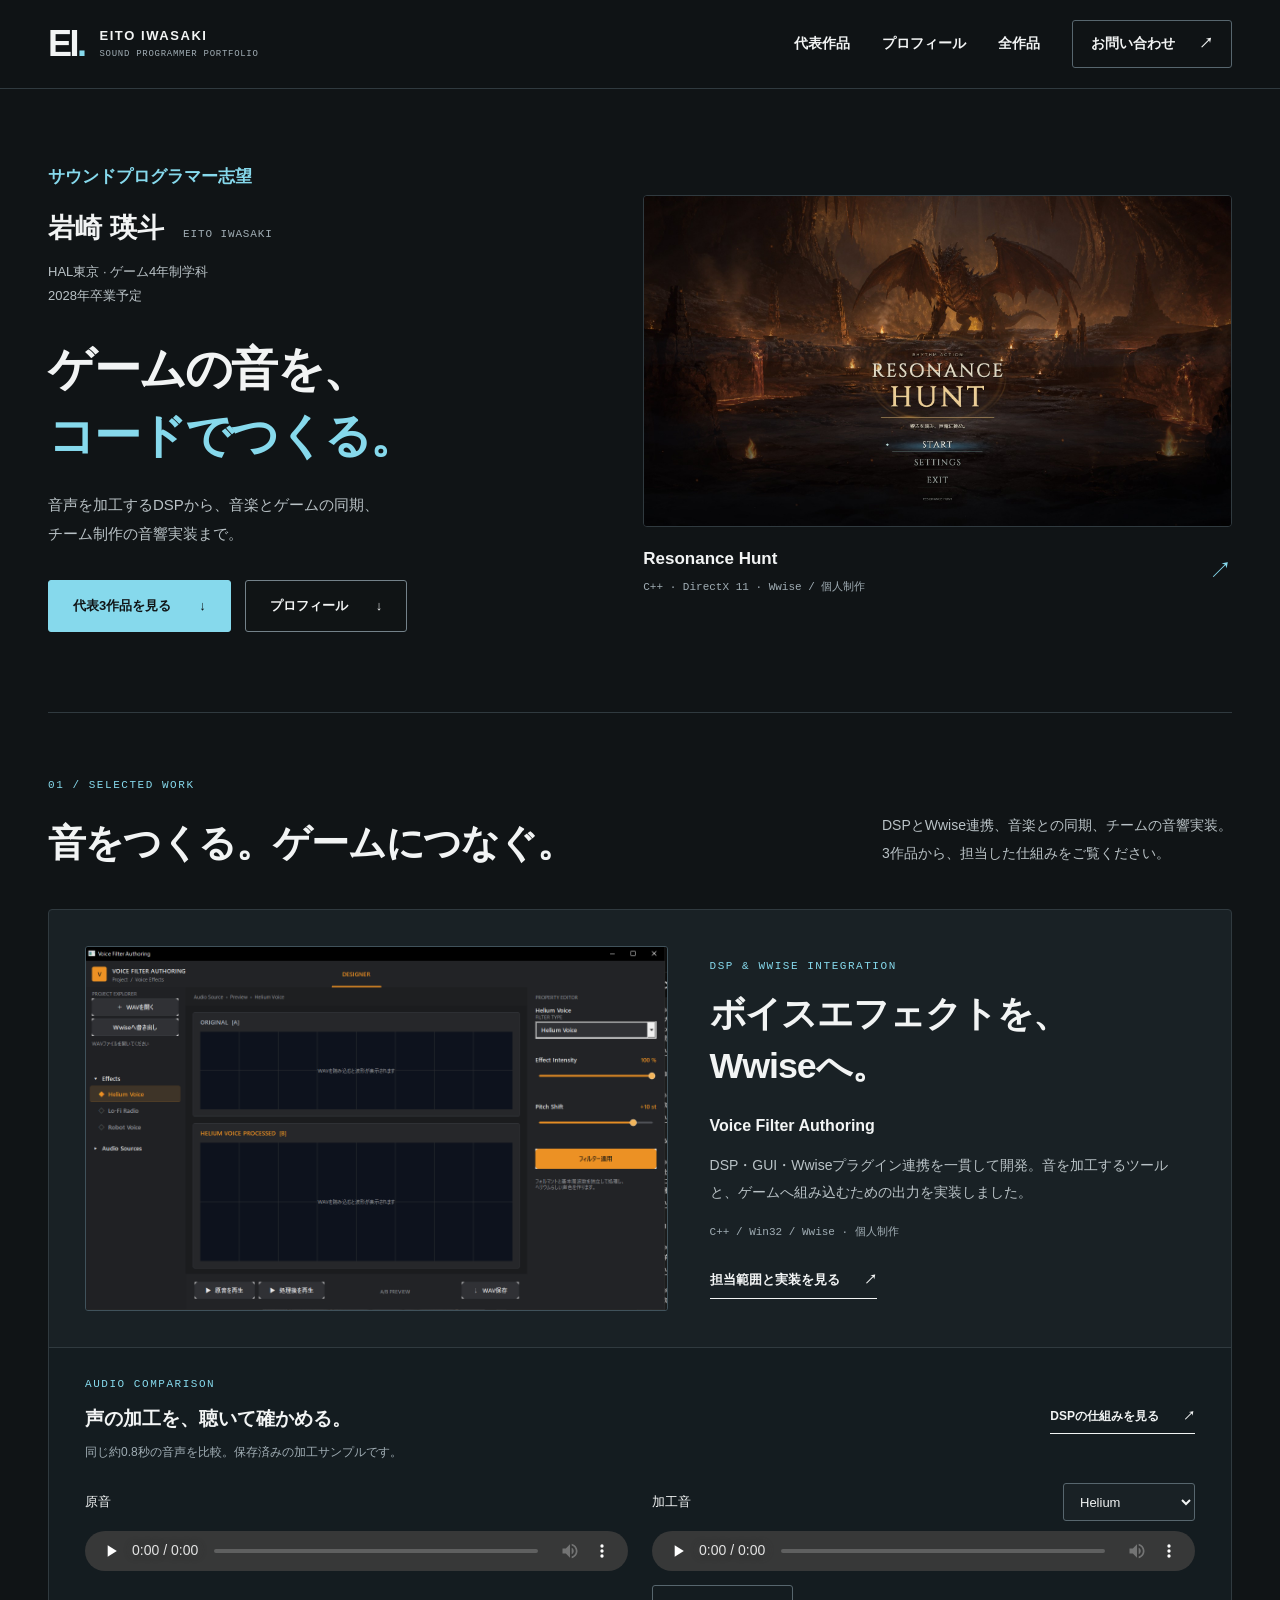
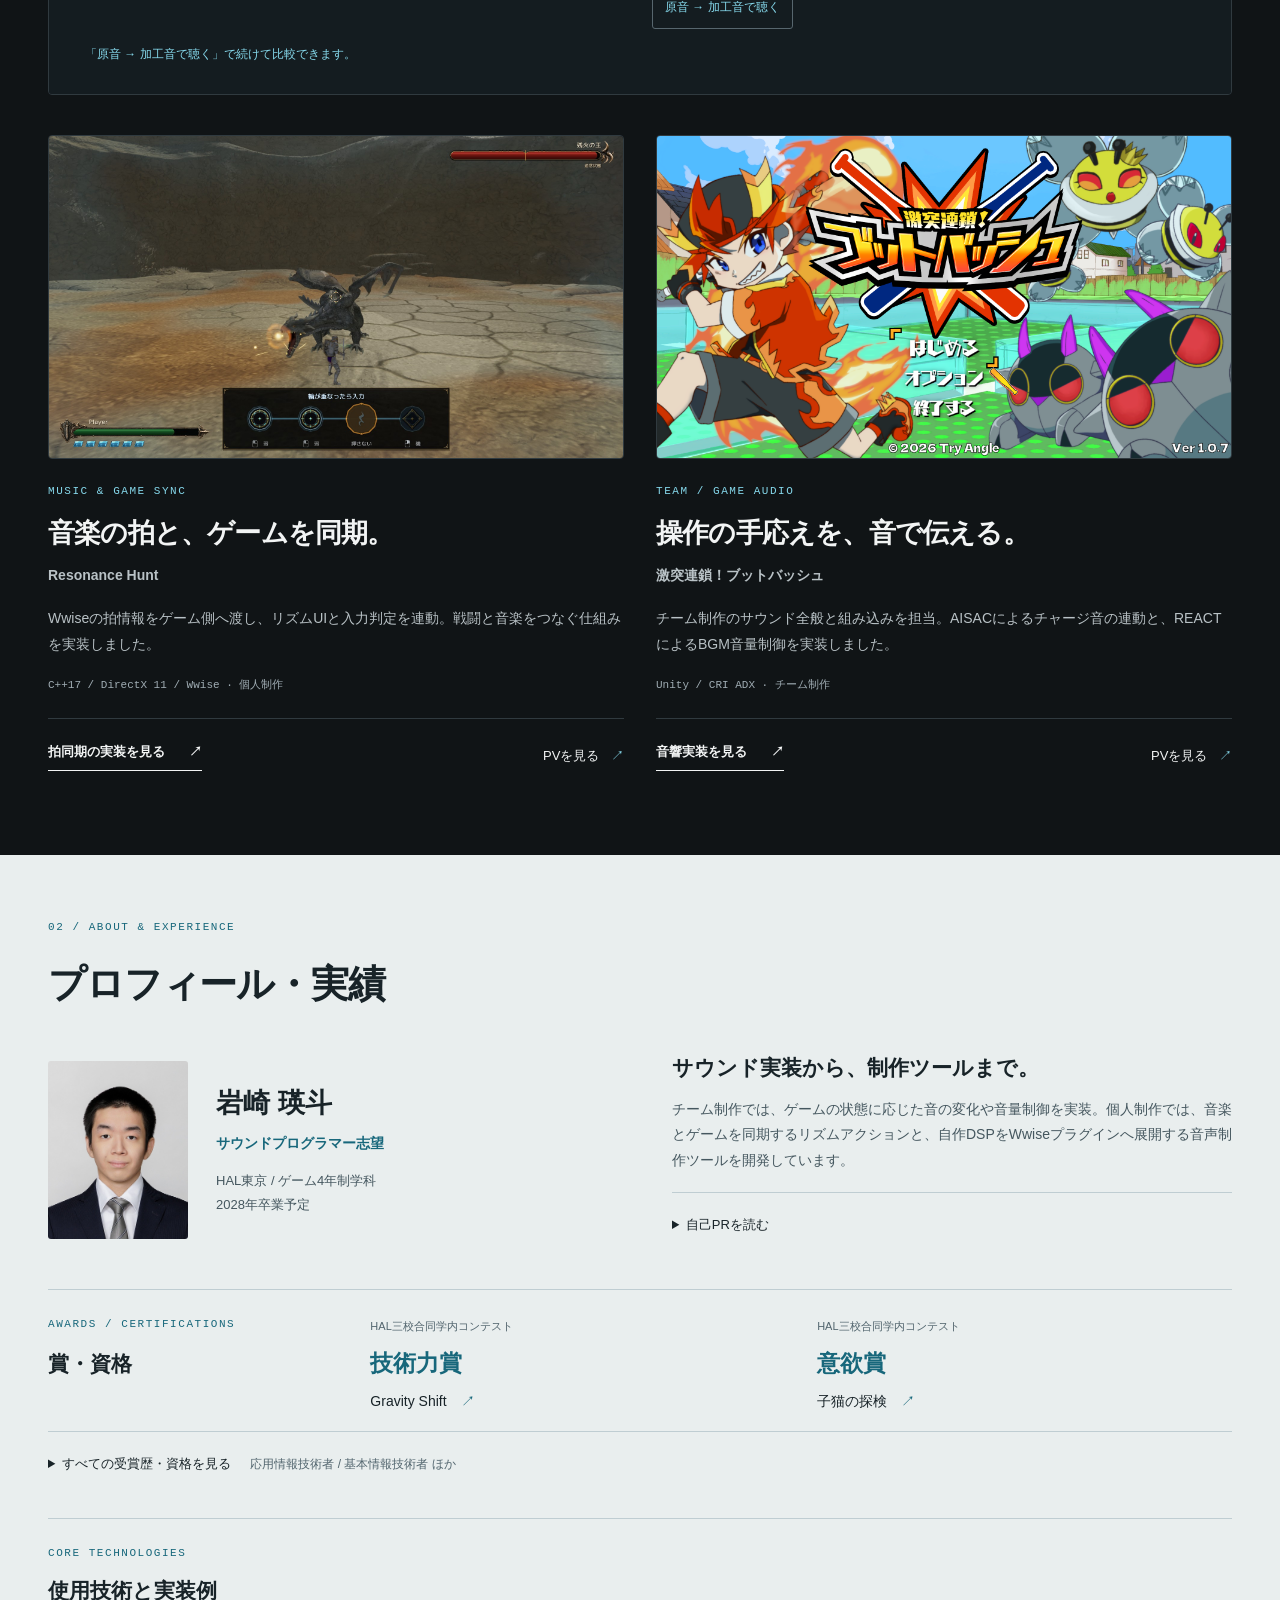
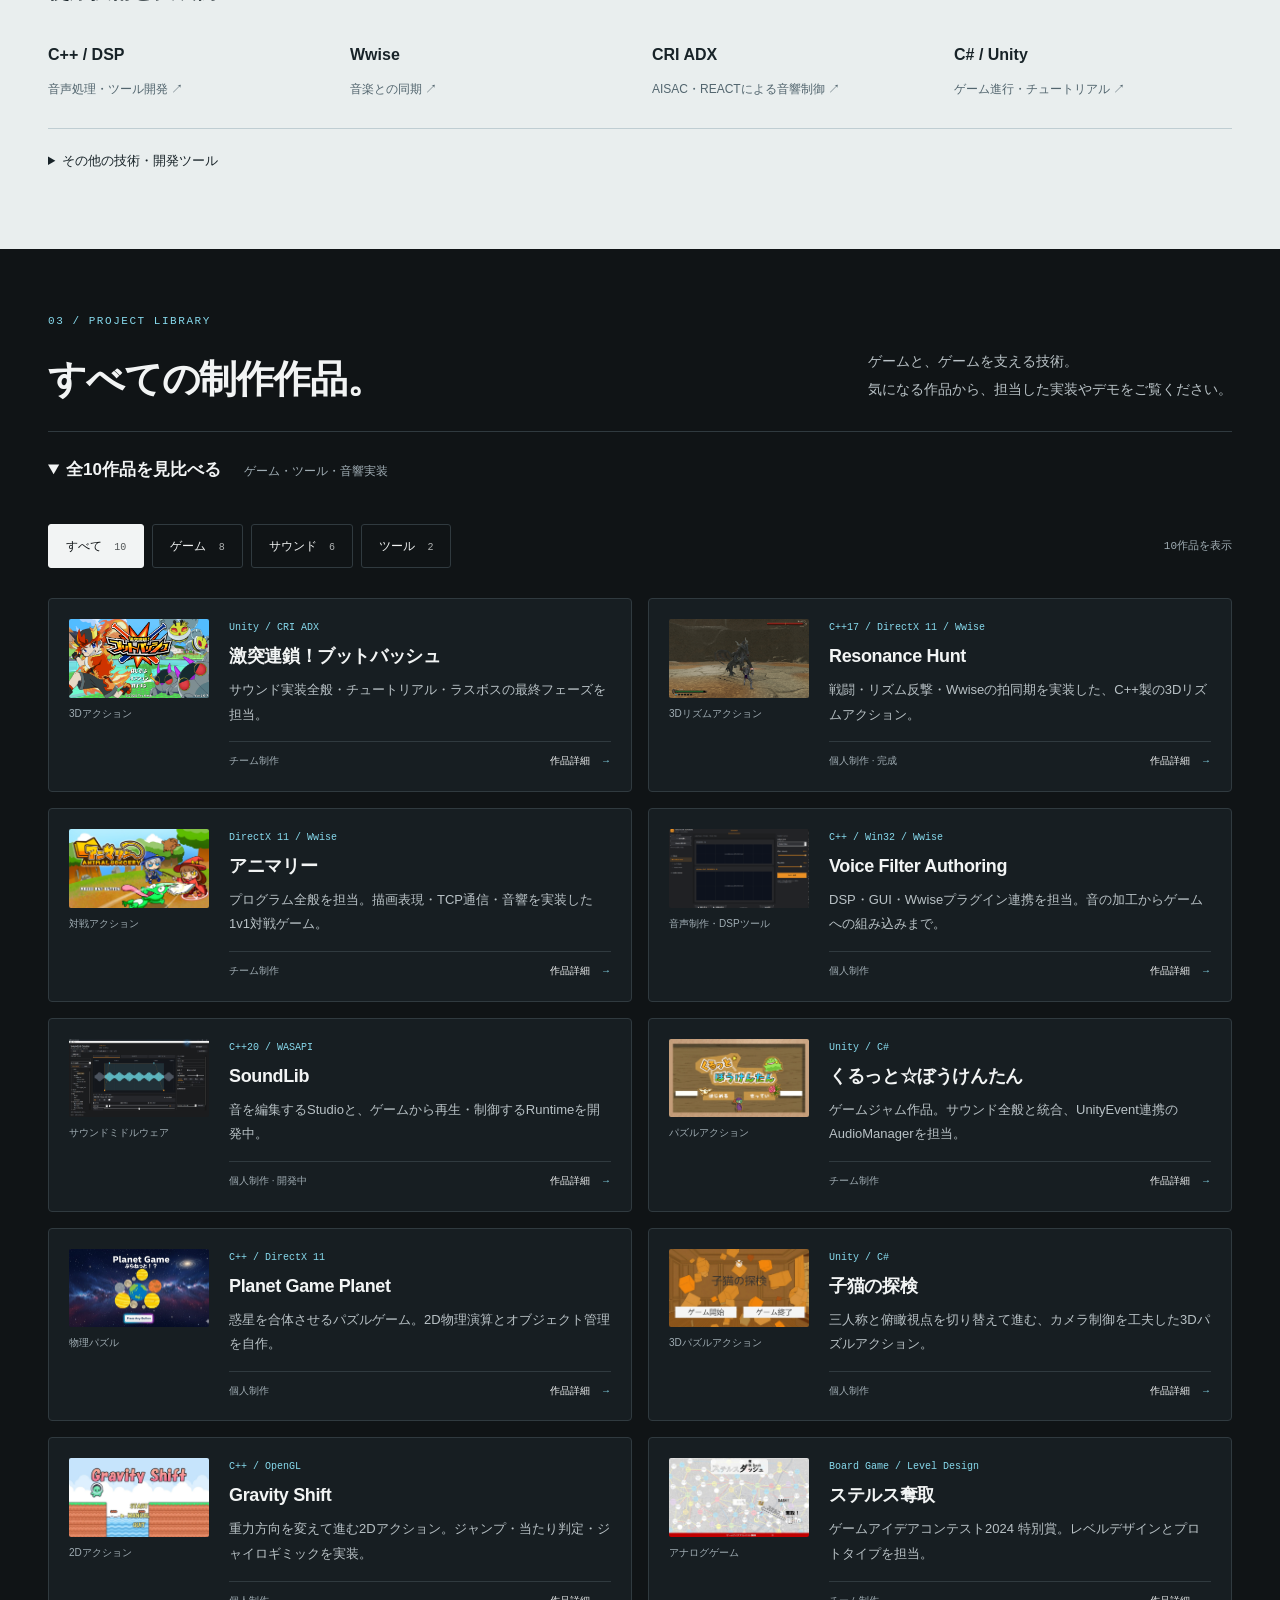
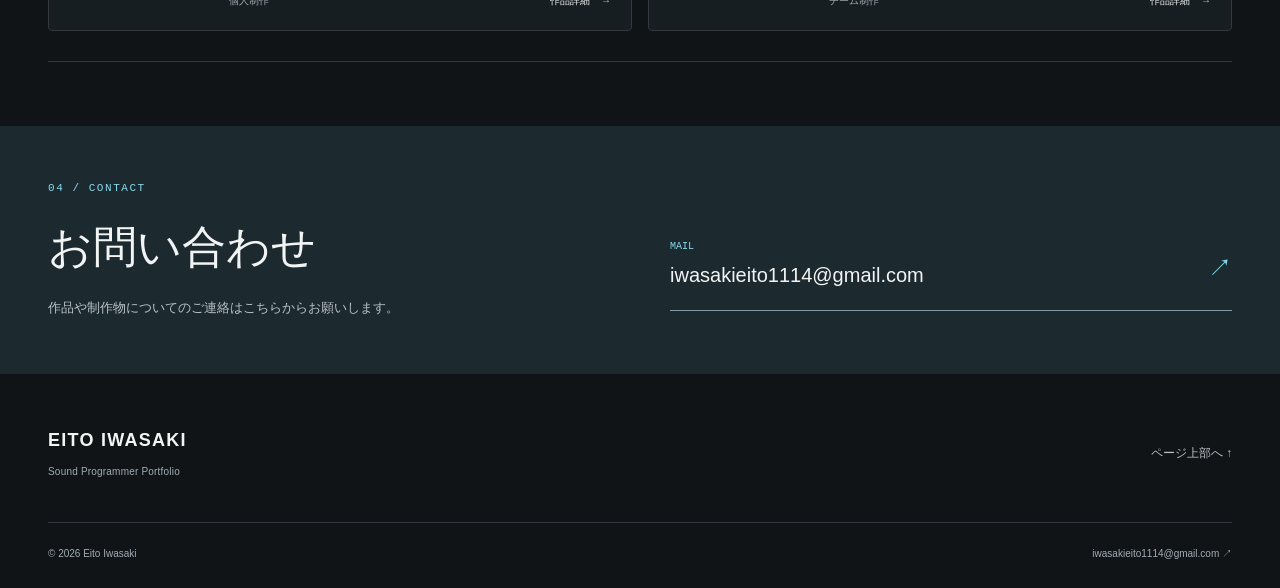
==== commit a464854c: "Expand project archive by default" ====
--- a/index.html
+++ b/index.html
@@ -157,7 +157,7 @@
 </div>
 <p>ゲームと、ゲームを支える技術。<br>気になる作品から、担当した実装やデモをご覧ください。</p>
 </div>
-<details class="project-archive" id="project-archive">
+<details class="project-archive" id="project-archive" open>
 <summary>全10作品を見比べる <span>ゲーム・ツール・音響実装</span></summary>
 <div class="archive-content">
 <div class="works-toolbar" hidden>
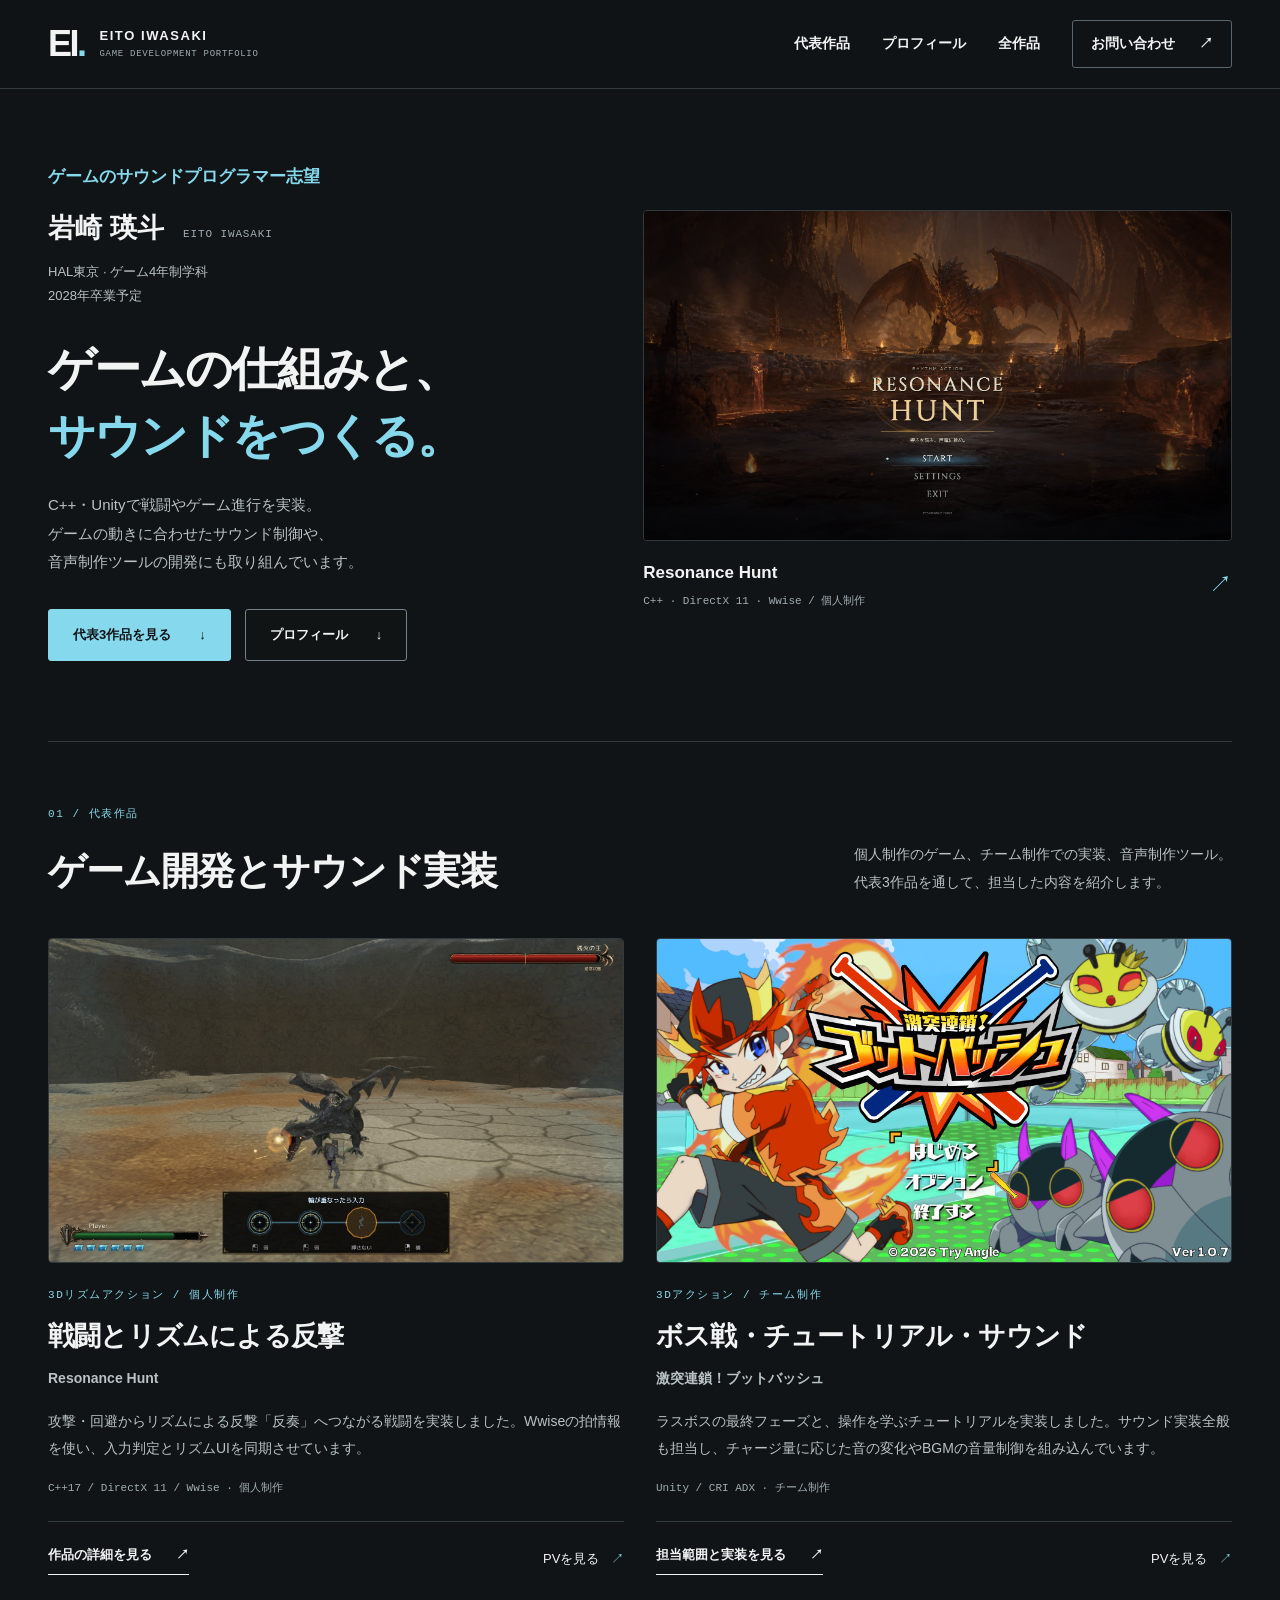
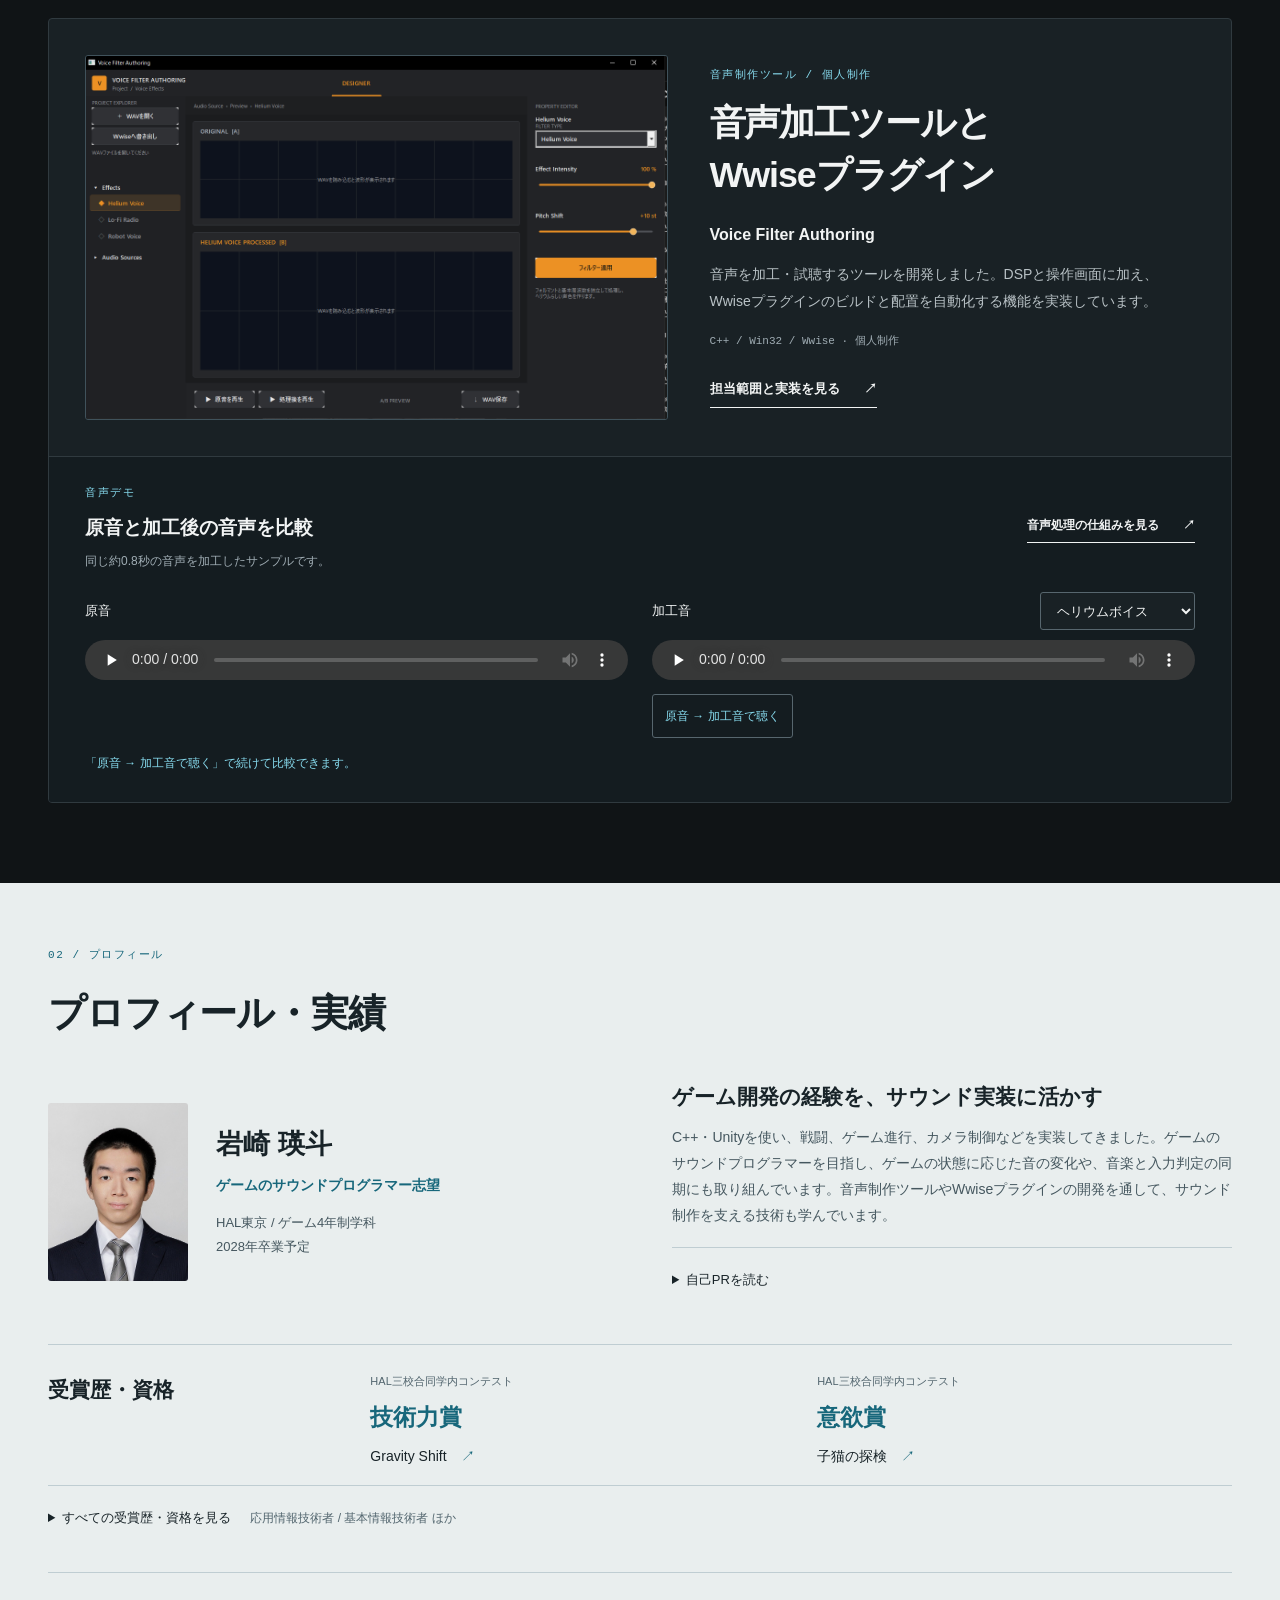
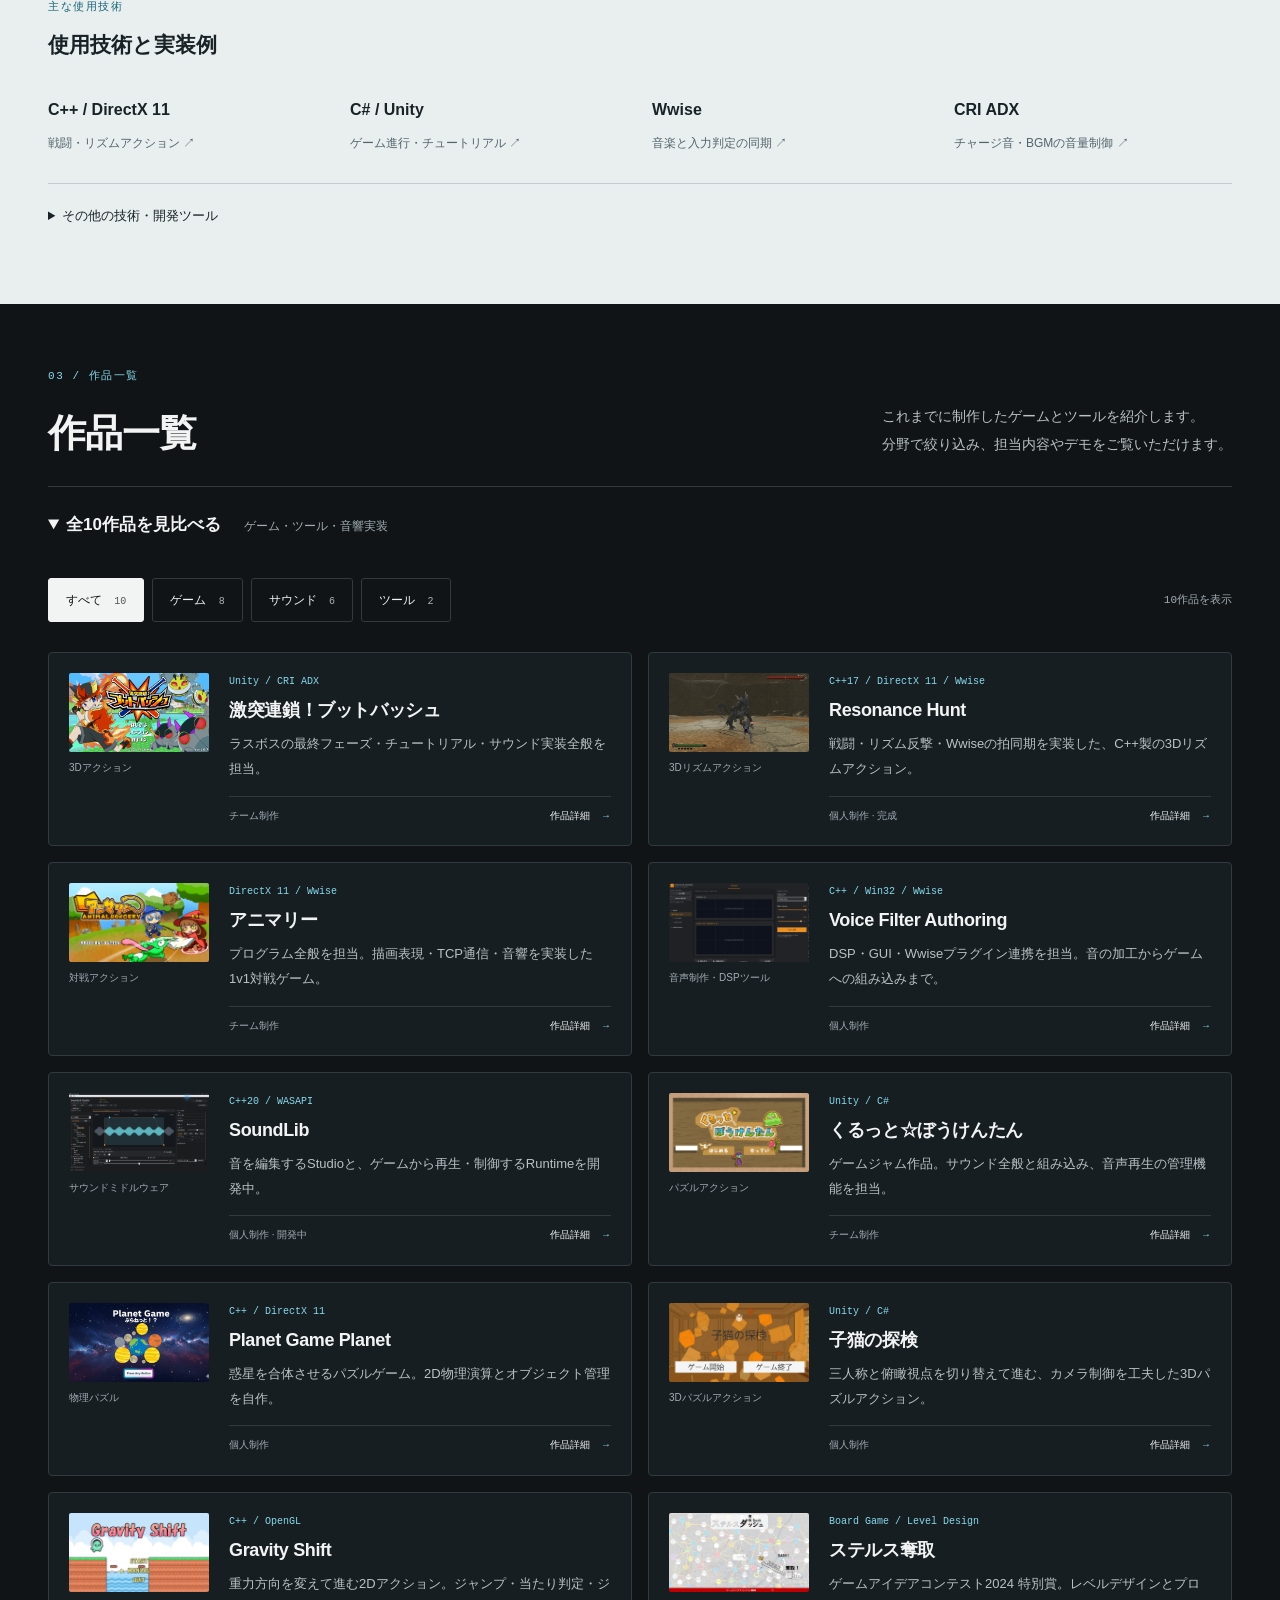
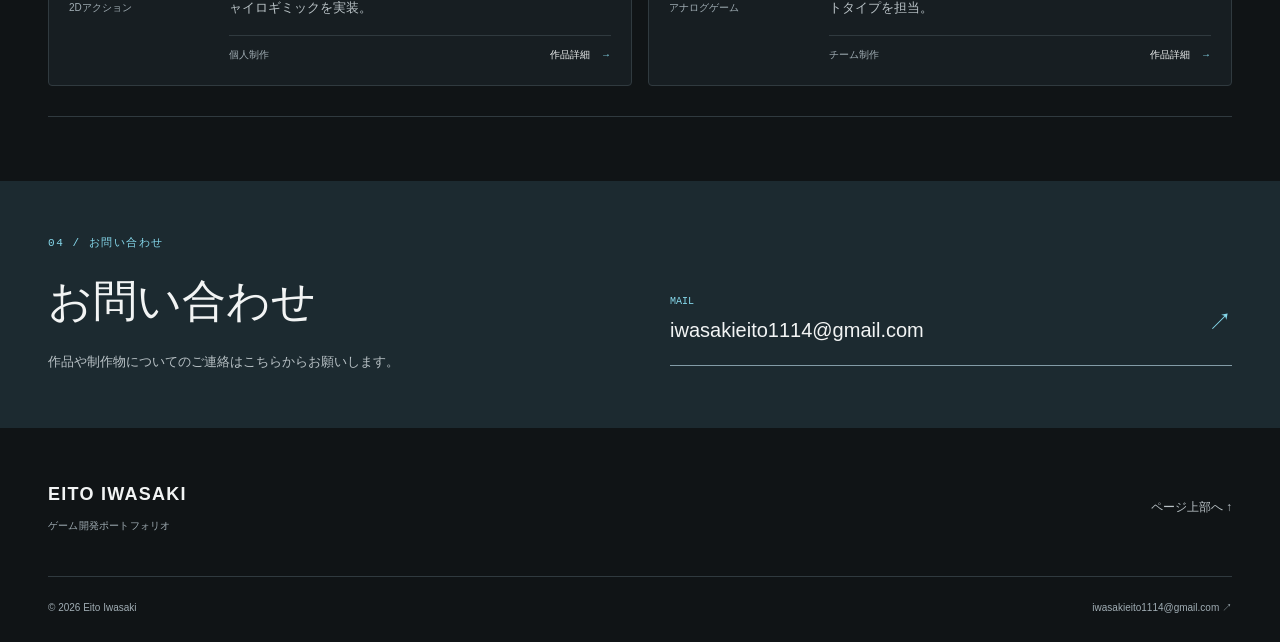
==== commit cb8da0fc: "Balance game development and sound programming presentation" ====
--- a/index.html
+++ b/index.html
@@ -5,11 +5,11 @@
 <meta name="viewport" content="width=device-width, initial-scale=1">
 <meta name="referrer" content="strict-origin-when-cross-origin">
 <meta name="color-scheme" content="dark">
-<title>岩崎 瑛斗 | Sound Programmer Portfolio</title>
-<meta name="description" content="HAL東京 ゲーム4年制学科・2028年卒業予定、岩崎瑛斗の作品集。サウンドプログラマーを志望し、Wwise・CRI ADXによる音響実装、C++によるDSPツールとサウンドミドルウェアを紹介。">
+<title>岩崎 瑛斗 | ゲーム開発ポートフォリオ</title>
+<meta name="description" content="HAL東京 ゲーム4年制学科・2028年卒業予定、岩崎瑛斗のポートフォリオ。ゲームのサウンドプログラマーを志望。C++・Unityによるゲーム開発と、Wwise・CRI ADXを用いたサウンド実装、音声制作ツールを紹介します。">
 <meta name="theme-color" content="#101416">
 <link rel="icon" href="assets/favicon.svg" type="image/svg+xml">
-<link rel="stylesheet" href="style.css?v=20261012-6">
+<link rel="stylesheet" href="style.css?v=20261021-1">
 <script src="site.js?v=20261012-6" defer>
 </script>
 <noscript>
@@ -31,7 +31,7 @@
       <a class="brand" href="#top" aria-label="岩崎瑛斗 ポートフォリオ トップ">
 <span class="brand-mark">EI<span>.</span>
 </span>
-<span class="brand-name">EITO IWASAKI<small>SOUND PROGRAMMER PORTFOLIO</small>
+<span class="brand-name">EITO IWASAKI<small>GAME DEVELOPMENT PORTFOLIO</small>
 </span>
 </a>
       <button class="menu-toggle" type="button" aria-label="メニュー" aria-expanded="false" aria-controls="global-nav">
@@ -50,11 +50,11 @@
 <main id="main">
 <section class="portfolio-hero section-shell" aria-labelledby="hero-title">
   <div class="hero-overview">
-    <p class="identity-role">サウンドプログラマー志望</p>
+    <p class="identity-role">ゲームのサウンドプログラマー志望</p>
     <p class="identity-name">岩崎 瑛斗 <span>EITO IWASAKI</span></p>
     <p class="identity-school">HAL東京 · ゲーム4年制学科 <span>2028年卒業予定</span></p>
-    <h1 id="hero-title">ゲームの音を、<br><span>コードでつくる。</span></h1>
-    <p class="intro-lead">音声を加工するDSPから、音楽とゲームの同期、<br class="desktop-break">チーム制作の音響実装まで。</p>
+    <h1 id="hero-title">ゲームの仕組みと、<br><span>サウンドをつくる。</span></h1>
+    <p class="intro-lead">C++・Unityで戦闘やゲーム進行を実装。<br class="desktop-break">ゲームの動きに合わせたサウンド制御や、<br class="desktop-break">音声制作ツールの開発にも取り組んでいます。</p>
     <div class="hero-actions">
       <a class="btn primary" href="#selected">代表3作品を見る <span aria-hidden="true">↓</span></a>
       <a class="btn secondary" href="#profile">プロフィール <span aria-hidden="true">↓</span></a>
@@ -67,51 +67,51 @@
 </section>
 <section id="selected" class="section-shell selected-section">
   <div class="section-head split">
-    <div><p class="section-kicker">01 / Selected Work</p><h2>音をつくる。ゲームにつなぐ。</h2></div>
-    <p>DSPとWwise連携、音楽との同期、チームの音響実装。<br>3作品から、担当した仕組みをご覧ください。</p>
+    <div><p class="section-kicker">01 / 代表作品</p><h2><span class="heading-phrase">ゲーム開発と</span><wbr><span class="heading-phrase">サウンド実装</span></h2></div>
+    <p>個人制作のゲーム、チーム制作での実装、音声制作ツール。<br>代表3作品を通して、担当した内容を紹介します。</p>
   </div>
   <div id="expertise" class="selected-proofs">
+    <div class="supporting-projects">
+      <article class="proof-project" aria-labelledby="rh-proof-title">
+        <a class="proof-project-image" href="works/resonance-hunt.html" aria-label="Resonance Huntの詳細を見る"><img src="assets/images/ResonanceHuntRhythm.jpg" alt="Resonance Huntの反奏で表示されるリズム入力案内とタイミングリング" loading="lazy" width="1920" height="1080"></a>
+        <div class="proof-project-copy"><p class="section-kicker">3Dリズムアクション / 個人制作</p><h3 id="rh-proof-title">戦闘とリズムによる反撃</h3><p class="project-name">Resonance Hunt</p><p>攻撃・回避からリズムによる反撃「反奏」へつながる戦闘を実装しました。Wwiseの拍情報を使い、入力判定とリズムUIを同期させています。</p><p class="proof-meta">C++17 / DirectX 11 / Wwise · 個人制作</p><div class="proof-links"><a class="text-link" href="works/resonance-hunt.html">作品の詳細を見る</a><a href="works/resonance-hunt.html#part-1">PVを見る <span aria-hidden="true">↗</span></a></div></div>
+      </article>
+      <article class="proof-project" aria-labelledby="butto-proof-title">
+        <a class="proof-project-image" href="works/butto-bash.html" aria-label="激突連鎖！ブットバッシュの詳細を見る"><img src="assets/images/work-butto-bash.png" alt="激突連鎖！ブットバッシュのゲーム画面" loading="lazy" width="1920" height="1078"></a>
+        <div class="proof-project-copy"><p class="section-kicker">3Dアクション / チーム制作</p><h3 id="butto-proof-title">ボス戦・チュートリアル・サウンド</h3><p class="project-name">激突連鎖！ブットバッシュ</p><p>ラスボスの最終フェーズと、操作を学ぶチュートリアルを実装しました。サウンド実装全般も担当し、チャージ量に応じた音の変化やBGMの音量制御を組み込んでいます。</p><p class="proof-meta">Unity / CRI ADX · チーム制作</p><div class="proof-links"><a class="text-link" href="works/butto-bash.html">担当範囲と実装を見る</a><a href="works/butto-bash.html#part-1">PVを見る <span aria-hidden="true">↗</span></a></div></div>
+      </article>
+    </div>
     <article class="featured-tool" aria-labelledby="filter-feature-title">
       <div class="featured-tool-main">
         <a class="featured-tool-image" href="works/voice-filter.html" aria-label="Voice Filter Authoringの詳細を見る"><img src="assets/images/work-filter-tool.png" alt="Voice Filter Authoringの波形比較とエフェクト設定画面" loading="lazy" width="1266" height="792"></a>
         <div class="featured-tool-copy">
-          <p class="section-kicker">DSP &amp; Wwise Integration</p>
-          <h3 id="filter-feature-title">ボイスエフェクトを、<br>Wwiseへ。</h3>
+          <p class="section-kicker">音声制作ツール / 個人制作</p>
+          <h3 id="filter-feature-title">音声加工ツールと<br>Wwiseプラグイン</h3>
           <p class="project-name">Voice Filter Authoring</p>
-          <p>DSP・GUI・Wwiseプラグイン連携を一貫して開発。音を加工するツールと、ゲームへ組み込むための出力を実装しました。</p>
+          <p>音声を加工・試聴するツールを開発しました。DSPと操作画面に加え、Wwiseプラグインのビルドと配置を自動化する機能を実装しています。</p>
           <p class="proof-meta">C++ / Win32 / Wwise · 個人制作</p>
           <a class="text-link" href="works/voice-filter.html">担当範囲と実装を見る</a>
         </div>
       </div>
       <div class="home-audio-demo" aria-labelledby="home-audio-title">
-        <div class="home-audio-heading"><div><p class="section-kicker">Audio Comparison</p><h4 id="home-audio-title">声の加工を、聴いて確かめる。</h4><p>同じ約0.8秒の音声を比較。保存済みの加工サンプルです。</p></div><a class="text-link" href="works/voice-filter.html#part-5">DSPの仕組みを見る</a></div>
+        <div class="home-audio-heading"><div><p class="section-kicker">音声デモ</p><h4 id="home-audio-title">原音と加工後の音声を比較</h4><p>同じ約0.8秒の音声を加工したサンプルです。</p></div><a class="text-link" href="works/voice-filter.html#part-5">音声処理の仕組みを見る</a></div>
         <div class="home-audio-controls">
           <div class="audio-demo-card audio-original"><span class="audio-label">原音</span><audio id="home-original" aria-label="原音の試聴" controls preload="none"><source src="assets/audio/filter-original.wav" type="audio/wav">音声を再生できない場合は<a href="assets/audio/filter-original.wav">原音ファイル</a>をご覧ください。</audio></div>
-          <div class="audio-demo-card home-processed"><div class="effect-picker" data-audio-picker hidden><label for="home-effect">加工音</label><select id="home-effect" data-audio-effect><option value="helium" data-src="assets/audio/filter-helium.wav" data-label="ヘリウムボイス">Helium</option><option value="radio" data-src="assets/audio/filter-radio.wav" data-label="無線ボイス">Lo-Fi Radio</option><option value="robot" data-src="assets/audio/filter-robot.wav" data-label="ロボットボイス">Robot</option></select></div><noscript><p>加工音 / Helium</p></noscript><audio id="home-processed" aria-label="加工音の試聴" controls preload="none"><source src="assets/audio/filter-helium.wav" type="audio/wav">音声を再生できない場合は<a href="assets/audio/filter-helium.wav">加工音ファイル</a>をご覧ください。</audio><button class="audio-compare" type="button" data-compare-audio="ヘリウムボイス" aria-pressed="false" hidden>原音 → 加工音で聴く</button></div>
+          <div class="audio-demo-card home-processed"><div class="effect-picker" data-audio-picker hidden><label for="home-effect">加工音</label><select id="home-effect" data-audio-effect><option value="helium" data-src="assets/audio/filter-helium.wav" data-label="ヘリウムボイス">ヘリウムボイス</option><option value="radio" data-src="assets/audio/filter-radio.wav" data-label="無線ボイス">無線ボイス</option><option value="robot" data-src="assets/audio/filter-robot.wav" data-label="ロボットボイス">ロボットボイス</option></select></div><noscript><p>加工音 / ヘリウムボイス</p></noscript><audio id="home-processed" aria-label="加工音の試聴" controls preload="none"><source src="assets/audio/filter-helium.wav" type="audio/wav">音声を再生できない場合は<a href="assets/audio/filter-helium.wav">加工音ファイル</a>をご覧ください。</audio><button class="audio-compare" type="button" data-compare-audio="ヘリウムボイス" aria-pressed="false" hidden>原音 → 加工音で聴く</button></div>
         </div>
         <p class="audio-comparison-status" role="status" aria-live="polite" hidden>「原音 → 加工音で聴く」で続けて比較できます。</p>
       </div>
     </article>
-    <div class="supporting-projects">
-      <article class="proof-project" aria-labelledby="rh-proof-title">
-        <a class="proof-project-image" href="works/resonance-hunt.html" aria-label="Resonance Huntの詳細を見る"><img src="assets/images/ResonanceHuntRhythm.jpg" alt="Resonance Huntの反奏で表示されるリズム入力案内とタイミングリング" loading="lazy" width="1920" height="1080"></a>
-        <div class="proof-project-copy"><p class="section-kicker">Music &amp; Game Sync</p><h3 id="rh-proof-title">音楽の拍と、ゲームを同期。</h3><p class="project-name">Resonance Hunt</p><p>Wwiseの拍情報をゲーム側へ渡し、リズムUIと入力判定を連動。戦闘と音楽をつなぐ仕組みを実装しました。</p><p class="proof-meta">C++17 / DirectX 11 / Wwise · 個人制作</p><div class="proof-links"><a class="text-link" href="works/resonance-hunt.html#part-3">拍同期の実装を見る</a><a href="works/resonance-hunt.html#part-1">PVを見る <span aria-hidden="true">↗</span></a></div></div>
-      </article>
-      <article class="proof-project" aria-labelledby="butto-proof-title">
-        <a class="proof-project-image" href="works/butto-bash.html" aria-label="激突連鎖！ブットバッシュの詳細を見る"><img src="assets/images/work-butto-bash.png" alt="激突連鎖！ブットバッシュのゲーム画面" loading="lazy" width="1920" height="1078"></a>
-        <div class="proof-project-copy"><p class="section-kicker">Team / Game Audio</p><h3 id="butto-proof-title">操作の手応えを、音で伝える。</h3><p class="project-name">激突連鎖！ブットバッシュ</p><p>チーム制作のサウンド全般と組み込みを担当。AISACによるチャージ音の連動と、REACTによるBGM音量制御を実装しました。</p><p class="proof-meta">Unity / CRI ADX · チーム制作</p><div class="proof-links"><a class="text-link" href="works/butto-bash.html#part-6">音響実装を見る</a><a href="works/butto-bash.html#part-1">PVを見る <span aria-hidden="true">↗</span></a></div></div>
-      </article>
-    </div>
   </div>
 </section>
 <section id="profile" class="profile-overview">
   <div class="section-shell">
-    <div class="section-head"><p class="section-kicker">02 / About &amp; Experience</p><h2>プロフィール・実績</h2></div>
+    <div class="section-head"><p class="section-kicker">02 / プロフィール</p><h2>プロフィール・実績</h2></div>
     <div class="about-overview-grid">
-      <div class="about-identity"><img src="assets/images/profile.jpg" alt="岩崎 瑛斗のプロフィール写真" loading="lazy" width="700" height="933"><div><h3>岩崎 瑛斗</h3><p class="about-role">サウンドプログラマー志望</p><p>HAL東京 / ゲーム4年制学科<br>2028年卒業予定</p></div></div>
-      <div class="about-message"><h3>サウンド実装から、制作ツールまで。</h3><p>チーム制作では、ゲームの状態に応じた音の変化や音量制御を実装。個人制作では、音楽とゲームを同期するリズムアクションと、自作DSPをWwiseプラグインへ展開する音声制作ツールを開発しています。</p><details class="about-more"><summary>自己PRを読む</summary><h4>計画性と時間遵守</h4><p>計画性や時間遵守には自信があります。資格勉強やゲーム開発のスケジュール、学校の課題だけではなく、日常生活でも自身で決めた時間、指定された時間を守るようにしています。</p></details></div>
+      <div class="about-identity"><img src="assets/images/profile.jpg" alt="岩崎 瑛斗のプロフィール写真" loading="lazy" width="700" height="933"><div><h3>岩崎 瑛斗</h3><p class="about-role">ゲームのサウンドプログラマー志望</p><p>HAL東京 / ゲーム4年制学科<br>2028年卒業予定</p></div></div>
+      <div class="about-message"><h3>ゲーム開発の経験を、サウンド実装に活かす</h3><p>C++・Unityを使い、戦闘、ゲーム進行、カメラ制御などを実装してきました。ゲームのサウンドプログラマーを目指し、ゲームの状態に応じた音の変化や、音楽と入力判定の同期にも取り組んでいます。音声制作ツールやWwiseプラグインの開発を通して、サウンド制作を支える技術も学んでいます。</p><details class="about-more"><summary>自己PRを読む</summary><h4>計画を立て、期限を守って取り組む</h4><p>資格の勉強やゲーム開発では、期限を意識しながら、計画的に取り組んでいます。学校の課題を含め、自分で決めた予定や提出期限を守ることを大切にしています。</p></details></div>
     </div>
-    <div class="recognition-overview"><div class="recognition-title"><p class="section-kicker">Awards / Certifications</p><h3>賞・資格</h3></div><a class="recognition-work" href="works/gravity.html"><span>HAL三校合同学内コンテスト</span><strong>技術力賞</strong><span>Gravity Shift <b aria-hidden="true">↗</b></span></a><a class="recognition-work" href="works/kitten.html"><span>HAL三校合同学内コンテスト</span><strong>意欲賞</strong><span>子猫の探検 <b aria-hidden="true">↗</b></span></a></div>
+    <div class="recognition-overview"><div class="recognition-title"><h3>受賞歴・資格</h3></div><a class="recognition-work" href="works/gravity.html"><span>HAL三校合同学内コンテスト</span><strong>技術力賞</strong><span>Gravity Shift <b aria-hidden="true">↗</b></span></a><a class="recognition-work" href="works/kitten.html"><span>HAL三校合同学内コンテスト</span><strong>意欲賞</strong><span>子猫の探検 <b aria-hidden="true">↗</b></span></a></div>
     <details class="about-more qualifications"><summary>すべての受賞歴・資格を見る <span>応用情報技術者 / 基本情報技術者 ほか</span></summary><ol class="timeline">
             <li>
 <time>2024/10/24</time>
@@ -146,16 +146,16 @@
 <span>HAL三校合同学内コンテスト 技術力賞<br><a class="award-work-link" href="works/gravity.html">受賞作品：Gravity Shift →</a></span>
 </li>
           </ol></details>
-    <section id="skills" class="skills-overview" aria-labelledby="skills-title"><div><p class="section-kicker">Core Technologies</p><h3 id="skills-title">使用技術と実装例</h3></div><div class="technology-links"><a href="works/voice-filter.html#part-5"><strong>C++ / DSP</strong><span>音声処理・ツール開発 ↗</span></a><a href="works/resonance-hunt.html#part-3"><strong>Wwise</strong><span>音楽との同期 ↗</span></a><a href="works/butto-bash.html#part-6"><strong>CRI ADX</strong><span>AISAC・REACTによる音響制御 ↗</span></a><a href="works/butto-bash.html#part-5"><strong>C# / Unity</strong><span>ゲーム進行・チュートリアル ↗</span></a></div><details class="about-more"><summary>その他の技術・開発ツール</summary><p>C / HLSL / DirectX 11 / OpenGL / WASAPI<br>Visual Studio / GitHub / Sourcetree / Unreal Engine</p><a class="text-link" href="works/animaly.html#part-4">シェーダーの実装例を見る</a></details></section>
+    <section id="skills" class="skills-overview" aria-labelledby="skills-title"><div><p class="section-kicker">主な使用技術</p><h3 id="skills-title">使用技術と実装例</h3></div><div class="technology-links"><a href="works/resonance-hunt.html#part-2"><strong>C++ / DirectX 11</strong><span>戦闘・リズムアクション ↗</span></a><a href="works/butto-bash.html#part-5"><strong>C# / Unity</strong><span>ゲーム進行・チュートリアル ↗</span></a><a href="works/resonance-hunt.html#part-3"><strong>Wwise</strong><span>音楽と入力判定の同期 ↗</span></a><a href="works/butto-bash.html#part-6"><strong>CRI ADX</strong><span>チャージ音・BGMの音量制御 ↗</span></a></div><details class="about-more"><summary>その他の技術・開発ツール</summary><p>C / HLSL / DirectX 11 / OpenGL / WASAPI<br>Visual Studio / GitHub / Sourcetree / Unreal Engine</p><a class="text-link" href="works/animaly.html#part-4">シェーダーの実装例を見る</a></details></section>
   </div>
 </section>
 <section id="works" class="section-shell works-section">
 <div class="section-head split">
 <div>
-<p class="section-kicker">03 / Project Library</p>
-<h2>すべての制作作品。</h2>
-</div>
-<p>ゲームと、ゲームを支える技術。<br>気になる作品から、担当した実装やデモをご覧ください。</p>
+<p class="section-kicker">03 / 作品一覧</p>
+<h2>作品一覧</h2>
+</div>
+<p>これまでに制作したゲームとツールを紹介します。<br>分野で絞り込み、担当内容やデモをご覧いただけます。</p>
 </div>
 <details class="project-archive" id="project-archive" open>
 <summary>全10作品を見比べる <span>ゲーム・ツール・音響実装</span></summary>
@@ -184,7 +184,7 @@
 <div class="work-body">
 <p class="work-index">Unity / CRI ADX</p>
 <h3>激突連鎖！ブットバッシュ</h3>
-<p class="work-description">サウンド実装全般・チュートリアル・ラスボスの最終フェーズを担当。</p>
+<p class="work-description">ラスボスの最終フェーズ・チュートリアル・サウンド実装全般を担当。</p>
 <div class="work-meta">
 <span>チーム制作</span>
 <span>作品詳細 <span aria-hidden="true">→</span>
@@ -279,7 +279,7 @@
 <div class="work-body">
 <p class="work-index">Unity / C#</p>
 <h3>くるっと☆ぼうけんたん</h3>
-<p class="work-description">ゲームジャム作品。サウンド全般と統合、UnityEvent連携のAudioManagerを担当。</p>
+<p class="work-description">ゲームジャム作品。サウンド全般と組み込み、音声再生の管理機能を担当。</p>
 <div class="work-meta">
 <span>チーム制作</span>
 <span>作品詳細 <span aria-hidden="true">→</span>
@@ -374,7 +374,7 @@
     <!-- CONTACT -->
     <section id="contact" class="section-shell contact-section">
       <div class="contact-card card">
-        <p class="section-kicker">04 / Contact</p>
+        <p class="section-kicker">04 / お問い合わせ</p>
         <h2>お問い合わせ</h2>
         <p class="contact-lead">作品や制作物についてのご連絡はこちらからお願いします。</p>
         <div class="contact-links contact-mail-only">
@@ -392,7 +392,7 @@
 </main>
 <footer class="site-footer">
 <div class="footer-top">
-<a class="footer-brand" href="index.html">EITO IWASAKI<span>Sound Programmer Portfolio</span>
+<a class="footer-brand" href="index.html">EITO IWASAKI<span>ゲーム開発ポートフォリオ</span>
 </a>
 <a class="back-top" href="#top">ページ上部へ ↑</a>
 </div>
--- a/style.css
+++ b/style.css
@@ -446,6 +446,9 @@
   font-weight:600;
 }
 
+.heading-phrase { display:inline-block; }
+h1,h2,h3,h4 { text-wrap:balance; }
+
 .section-head p:not(.section-kicker) {
   color:var(--ink-soft);
   font-size:13px;
@@ -2305,7 +2308,7 @@
 .hero-project-arrow { color:var(--accent); font-size:23px; }
 .hero-project:hover strong { color:var(--accent); }
 .home-page .selected-section { border-top:1px solid var(--line); padding-block:64px 80px; }
-.featured-tool { background:#192125; border:1px solid var(--line); border-radius:4px; overflow:hidden; }
+.featured-tool { margin-top:40px; background:#192125; border:1px solid var(--line); border-radius:4px; overflow:hidden; }
 .featured-tool-main { display:grid; grid-template-columns:1.2fr 1fr; gap:42px; align-items:center; padding:36px; }
 .featured-tool-image { min-width:0; }
 .featured-tool-image img { width:100%; border:1px solid #40525b; border-radius:3px; }
@@ -2330,7 +2333,7 @@
 .home-audio-controls select { min-height:38px; max-width:100%; color:var(--ink); background:#192125; border:1px solid #57666e; border-radius:3px; font:inherit; font-size:13px; padding:7px 30px 7px 12px; }
 .home-audio-controls .audio-compare { width:auto; min-height:42px; margin:14px 0 0; font-size:12px; }
 .home-audio-demo .audio-comparison-status { color:var(--accent); font-size:12px; margin:14px 0 0; min-height:1.85em; }
-.supporting-projects { display:grid; grid-template-columns:1fr 1fr; gap:32px; margin-top:40px; }
+.supporting-projects { display:grid; grid-template-columns:1fr 1fr; gap:32px; }
 .proof-project { min-width:0; }
 .proof-project-image { display:block; overflow:hidden; border:1px solid var(--line); border-radius:4px; }
 .proof-project-image img { width:100%; aspect-ratio:16/9; object-fit:cover; transition:transform .35s ease; }
@@ -2400,7 +2403,8 @@
   .featured-tool-main { grid-template-columns:1fr; gap:26px; }
   .featured-tool-copy h3 { font-size:32px; }
   .home-audio-heading { flex-direction:column; align-items:start; gap:14px; }
-  .supporting-projects { gap:24px; margin-top:32px; }
+  .supporting-projects { gap:24px; }
+  .featured-tool { margin-top:32px; }
   .proof-project-copy h3 { font-size:23px; }
   .profile-overview { padding-block:48px; }
   .about-overview-grid { grid-template-columns:1fr; gap:28px; }
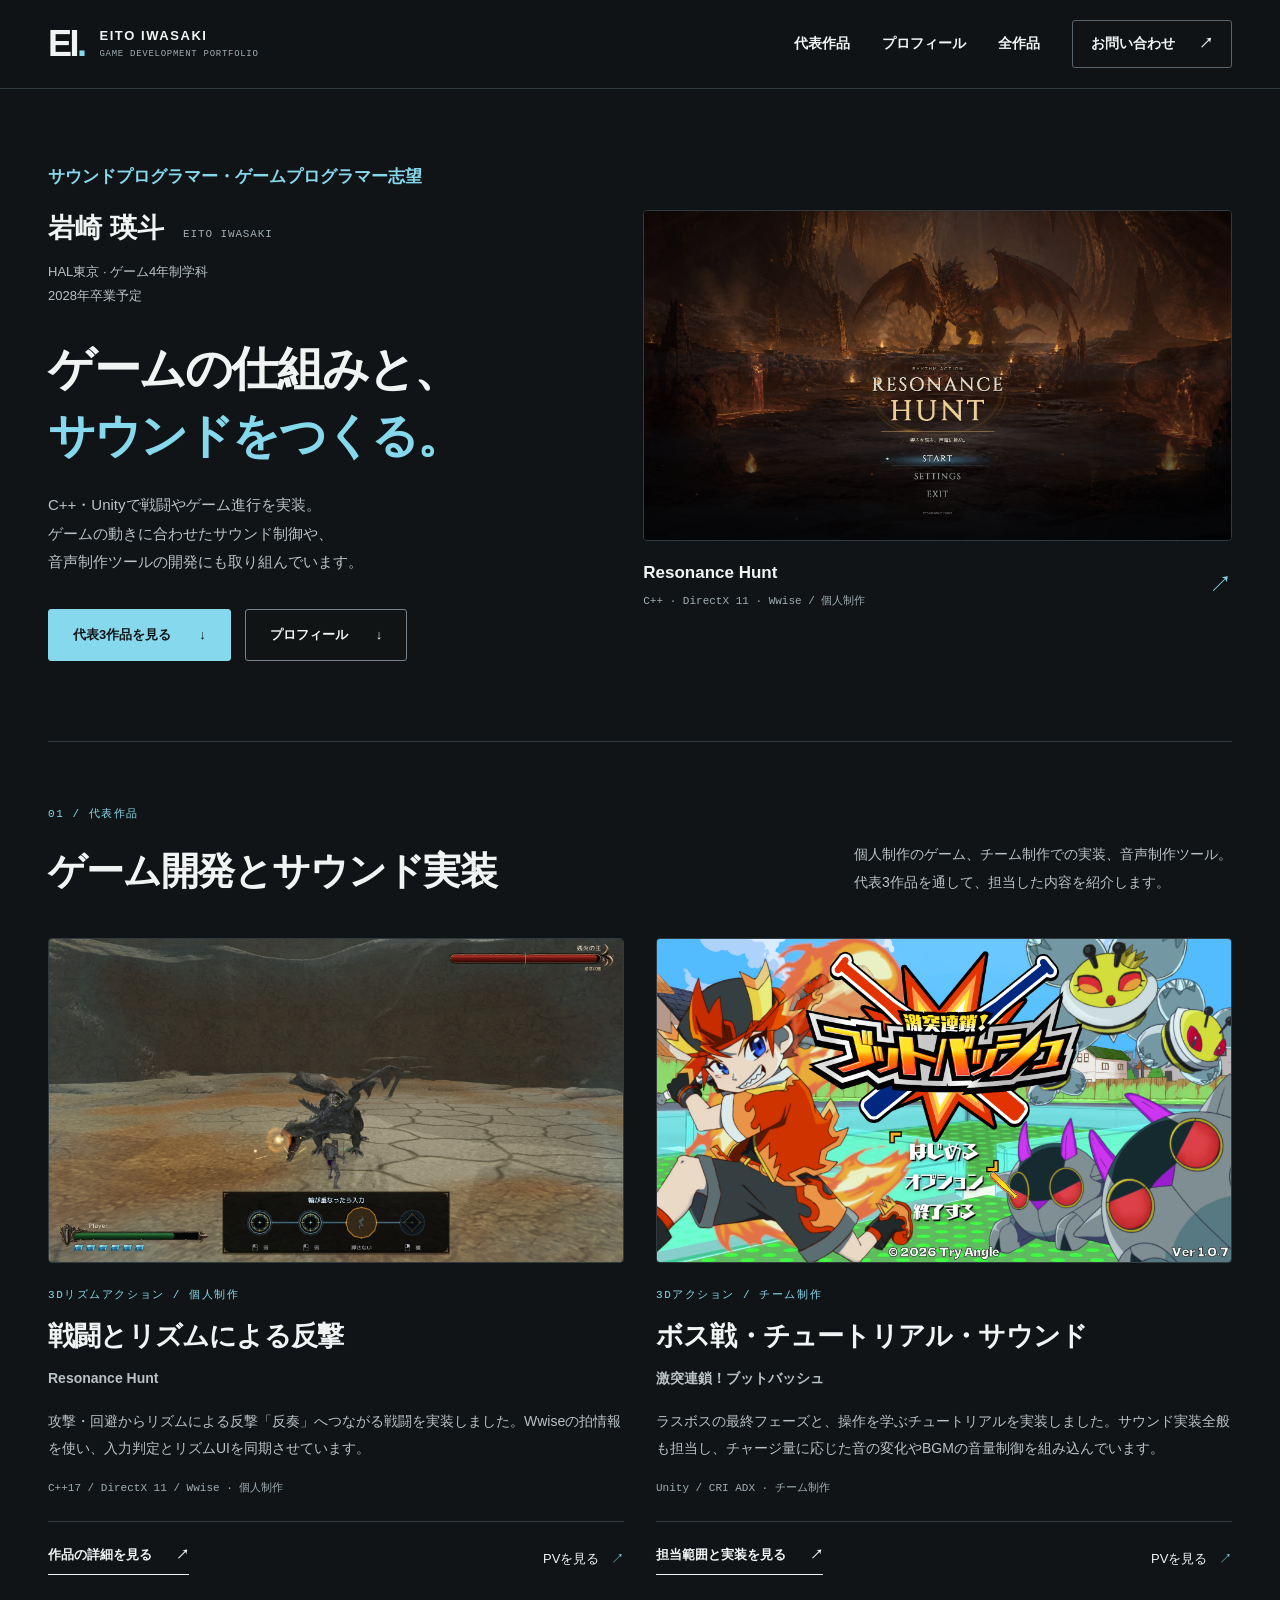
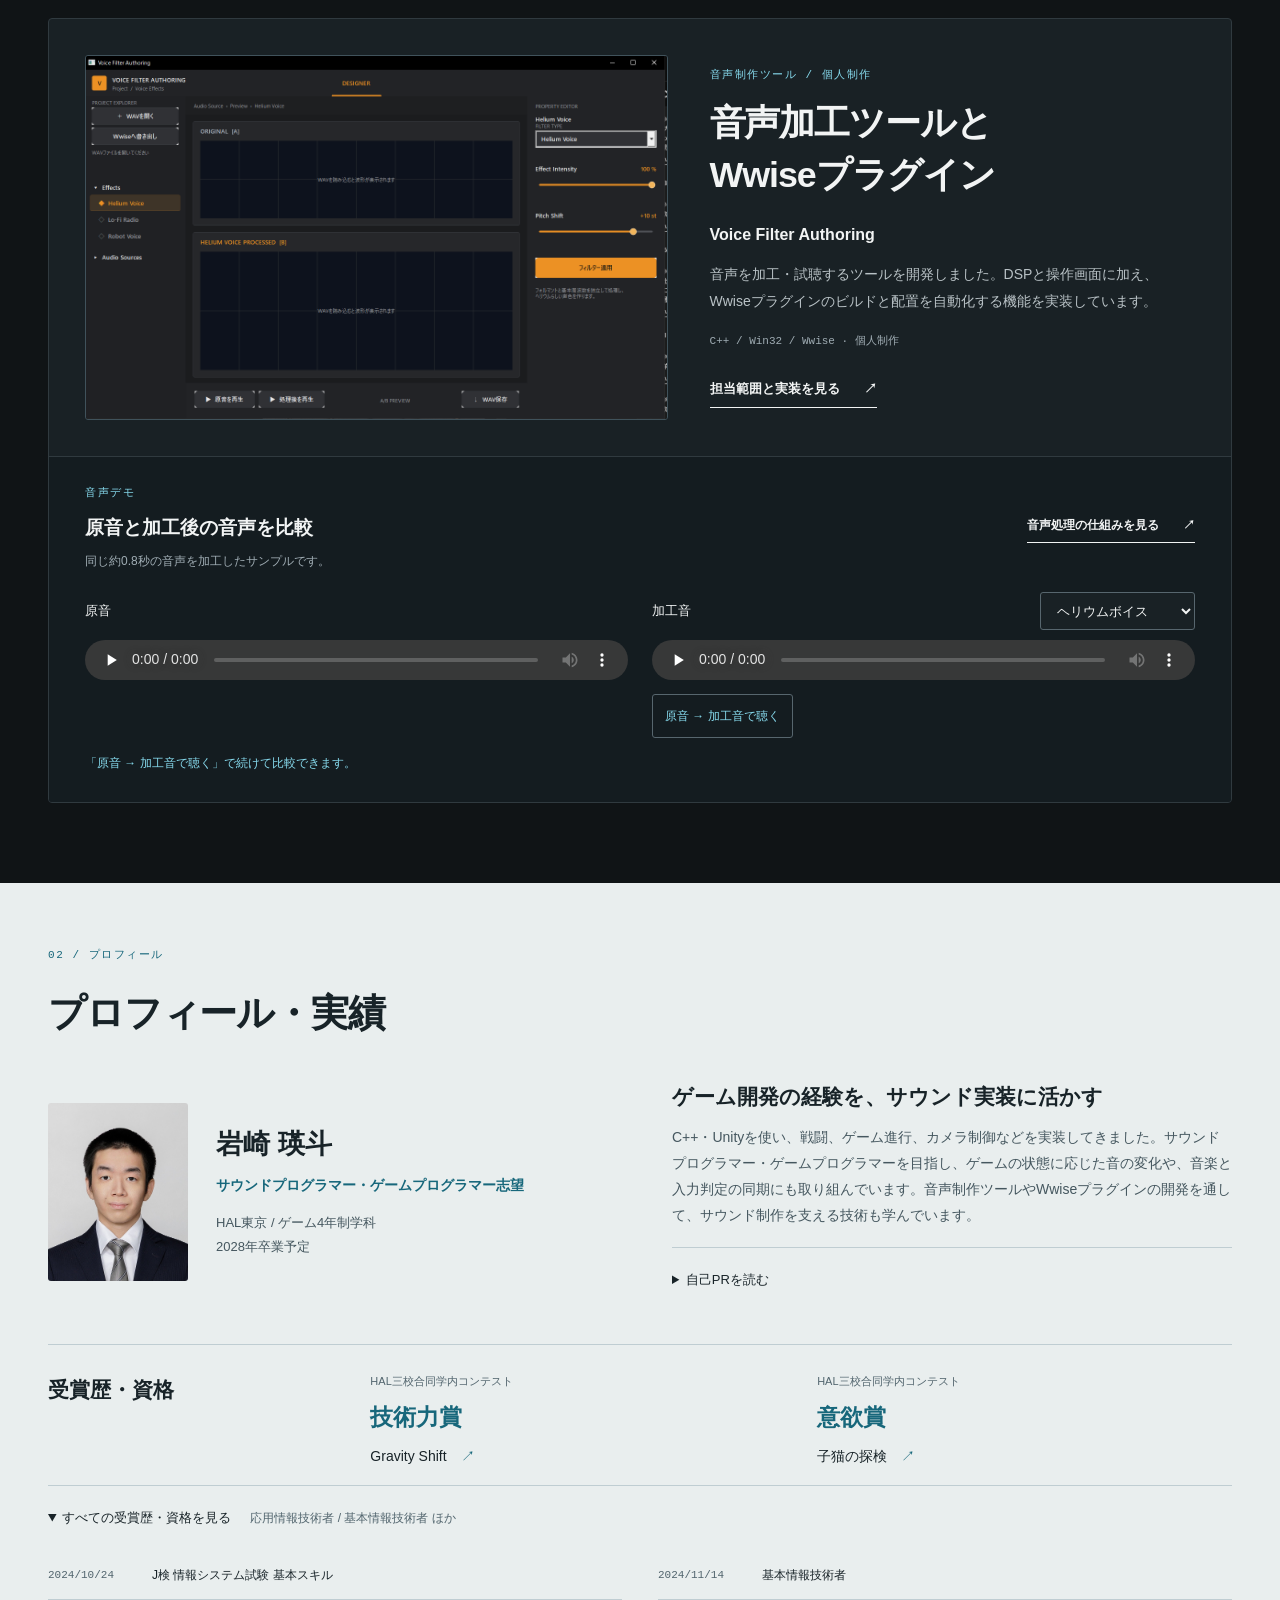
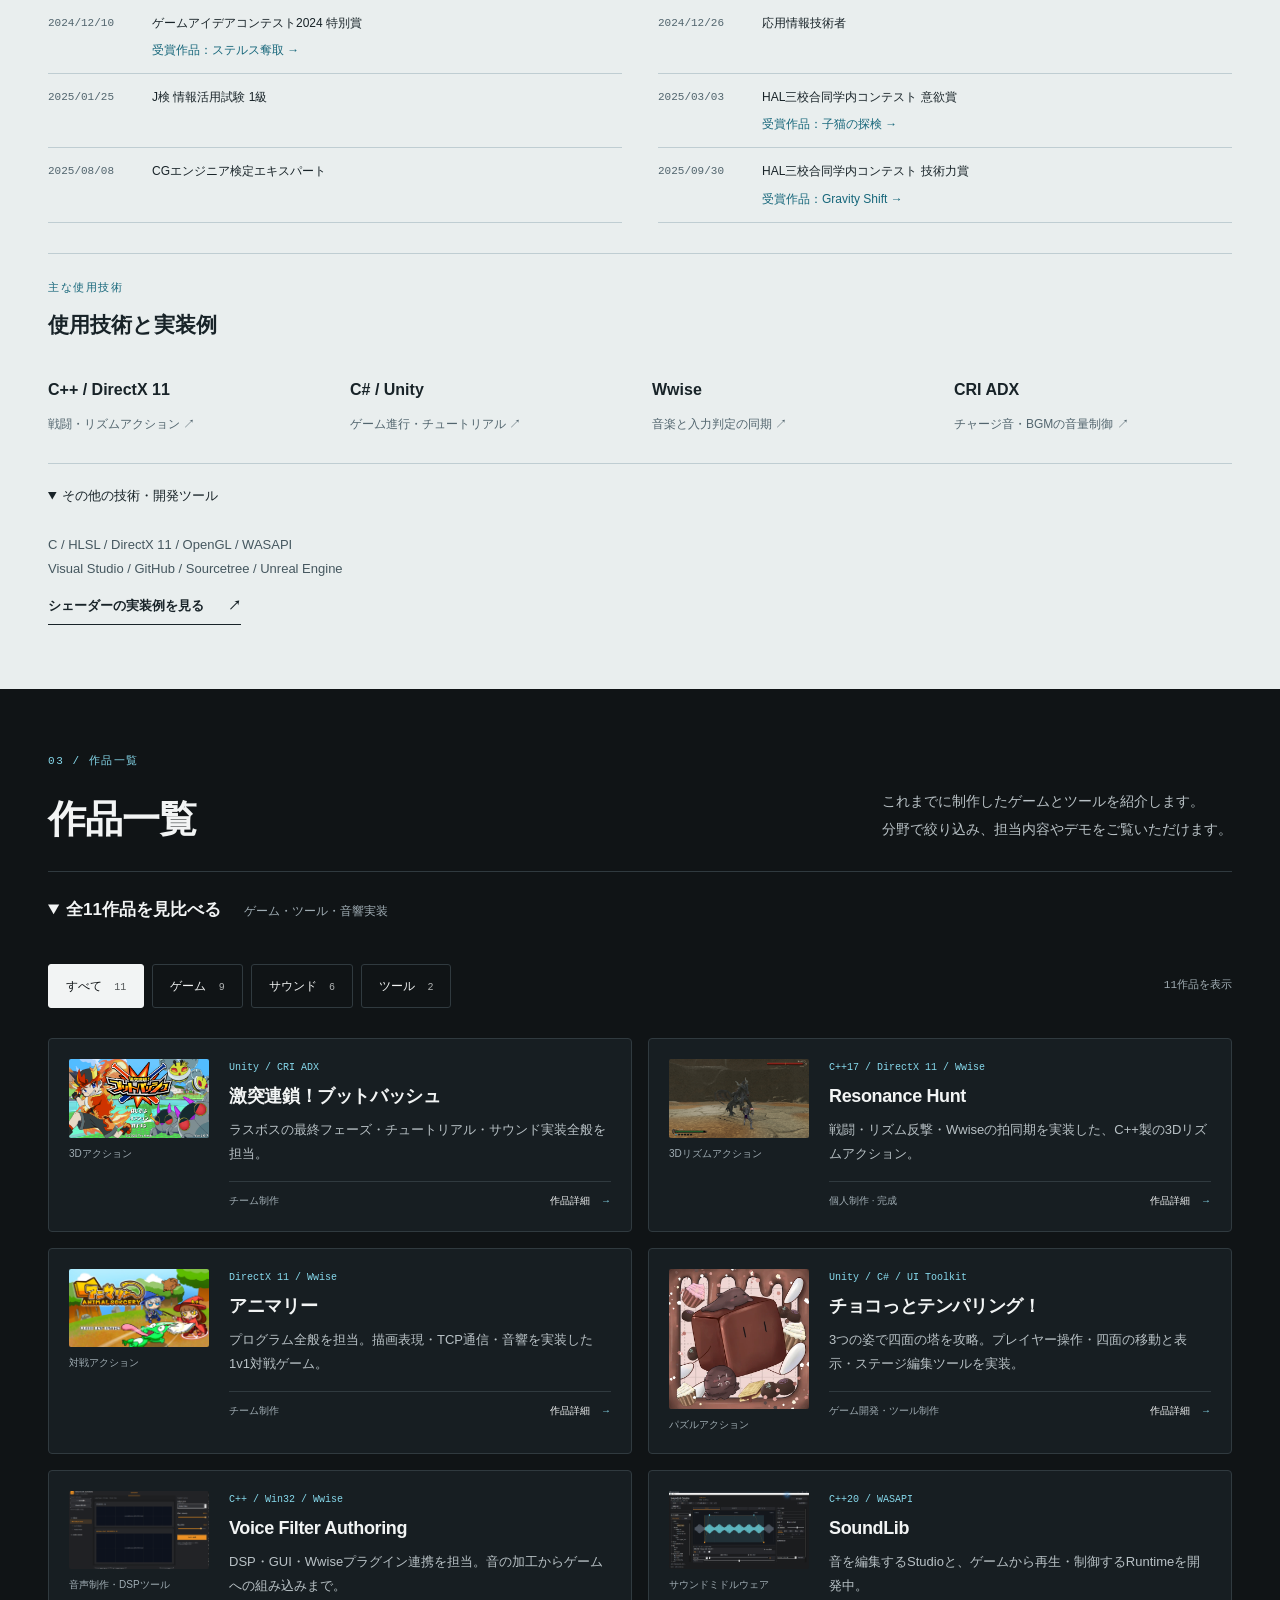
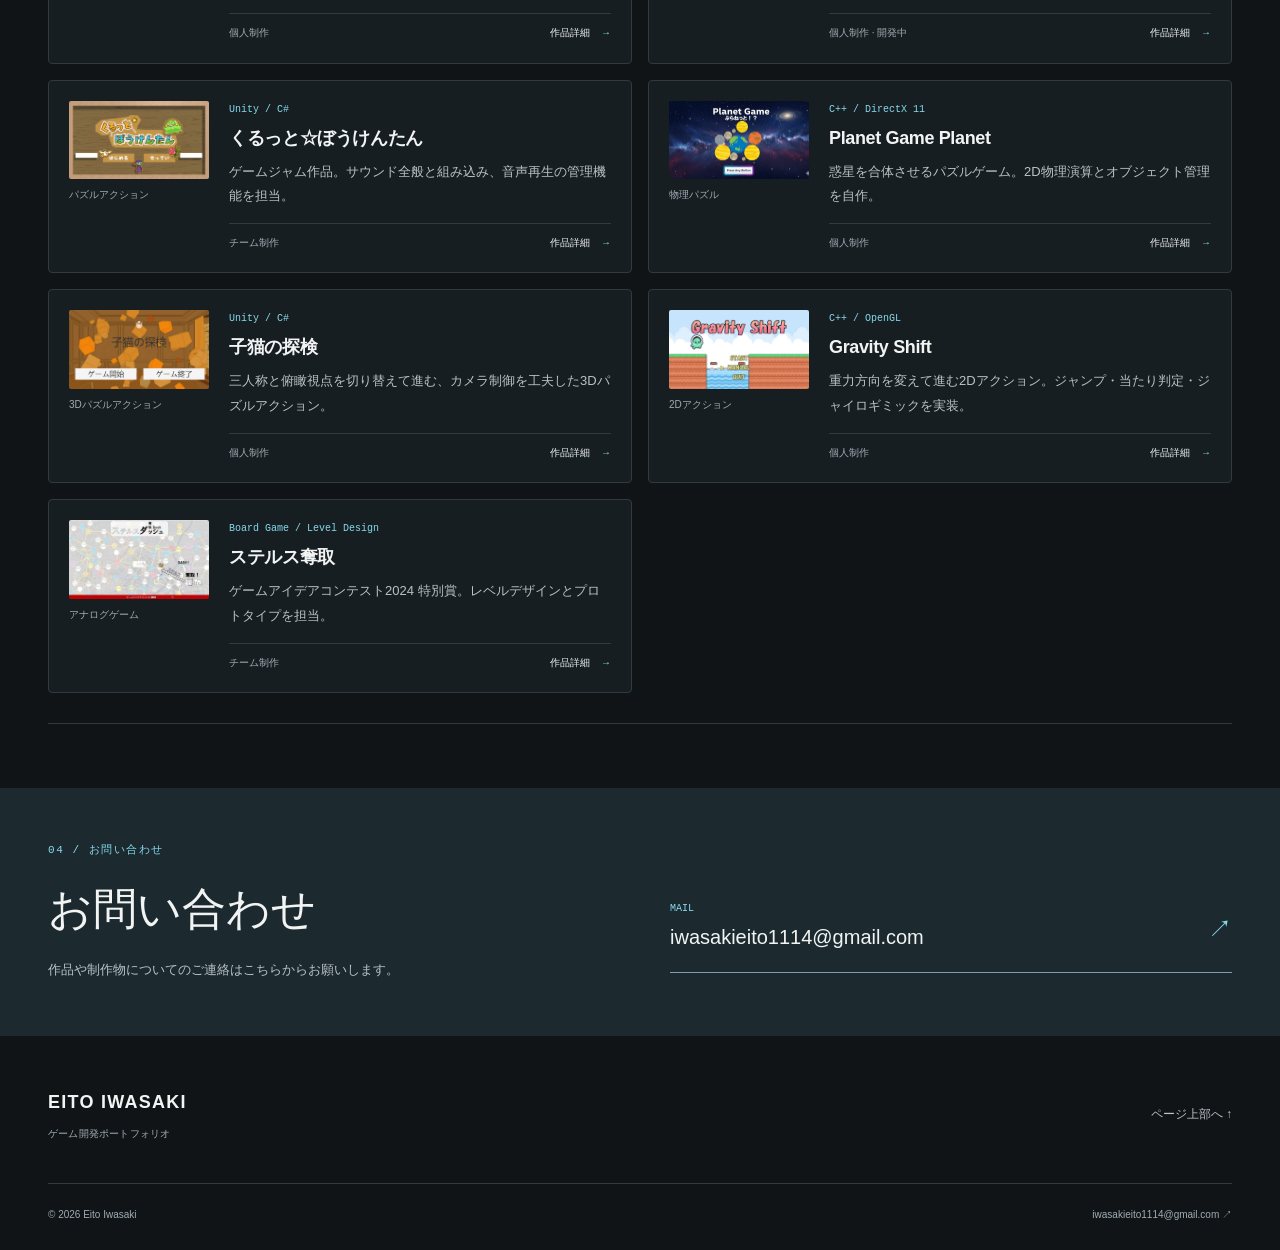
==== commit 75a155f1: "Add Tempering project and refresh portfolio presentation" ====
--- a/index.html
+++ b/index.html
@@ -6,10 +6,11 @@
 <meta name="referrer" content="strict-origin-when-cross-origin">
 <meta name="color-scheme" content="dark">
 <title>岩崎 瑛斗 | ゲーム開発ポートフォリオ</title>
-<meta name="description" content="HAL東京 ゲーム4年制学科・2028年卒業予定、岩崎瑛斗のポートフォリオ。ゲームのサウンドプログラマーを志望。C++・Unityによるゲーム開発と、Wwise・CRI ADXを用いたサウンド実装、音声制作ツールを紹介します。">
+<meta name="description" content="HAL東京 ゲーム4年制学科・2028年卒業予定、岩崎瑛斗のポートフォリオ。サウンドプログラマー・ゲームプログラマーを志望。C++・Unityによるゲーム開発と、Wwise・CRI ADXを用いたサウンド実装、音声制作ツールを紹介します。">
 <meta name="theme-color" content="#101416">
 <link rel="icon" href="assets/favicon.svg" type="image/svg+xml">
 <link rel="stylesheet" href="style.css?v=20261021-1">
+<link rel="stylesheet" href="tempering.css?v=20261030-1">
 <script src="site.js?v=20261012-6" defer>
 </script>
 <noscript>
@@ -50,7 +51,7 @@
 <main id="main">
 <section class="portfolio-hero section-shell" aria-labelledby="hero-title">
   <div class="hero-overview">
-    <p class="identity-role">ゲームのサウンドプログラマー志望</p>
+    <p class="identity-role"><span class="heading-phrase">サウンドプログラマー・</span><wbr><span class="heading-phrase">ゲームプログラマー志望</span></p>
     <p class="identity-name">岩崎 瑛斗 <span>EITO IWASAKI</span></p>
     <p class="identity-school">HAL東京 · ゲーム4年制学科 <span>2028年卒業予定</span></p>
     <h1 id="hero-title">ゲームの仕組みと、<br><span>サウンドをつくる。</span></h1>
@@ -108,11 +109,11 @@
   <div class="section-shell">
     <div class="section-head"><p class="section-kicker">02 / プロフィール</p><h2>プロフィール・実績</h2></div>
     <div class="about-overview-grid">
-      <div class="about-identity"><img src="assets/images/profile.jpg" alt="岩崎 瑛斗のプロフィール写真" loading="lazy" width="700" height="933"><div><h3>岩崎 瑛斗</h3><p class="about-role">ゲームのサウンドプログラマー志望</p><p>HAL東京 / ゲーム4年制学科<br>2028年卒業予定</p></div></div>
-      <div class="about-message"><h3>ゲーム開発の経験を、サウンド実装に活かす</h3><p>C++・Unityを使い、戦闘、ゲーム進行、カメラ制御などを実装してきました。ゲームのサウンドプログラマーを目指し、ゲームの状態に応じた音の変化や、音楽と入力判定の同期にも取り組んでいます。音声制作ツールやWwiseプラグインの開発を通して、サウンド制作を支える技術も学んでいます。</p><details class="about-more"><summary>自己PRを読む</summary><h4>計画を立て、期限を守って取り組む</h4><p>資格の勉強やゲーム開発では、期限を意識しながら、計画的に取り組んでいます。学校の課題を含め、自分で決めた予定や提出期限を守ることを大切にしています。</p></details></div>
+      <div class="about-identity"><img src="assets/images/profile.jpg" alt="岩崎 瑛斗のプロフィール写真" loading="lazy" width="700" height="933"><div><h3>岩崎 瑛斗</h3><p class="about-role"><span class="heading-phrase">サウンドプログラマー・</span><wbr><span class="heading-phrase">ゲームプログラマー志望</span></p><p>HAL東京 / ゲーム4年制学科<br>2028年卒業予定</p></div></div>
+      <div class="about-message"><h3>ゲーム開発の経験を、サウンド実装に活かす</h3><p>C++・Unityを使い、戦闘、ゲーム進行、カメラ制御などを実装してきました。サウンドプログラマー・ゲームプログラマーを目指し、ゲームの状態に応じた音の変化や、音楽と入力判定の同期にも取り組んでいます。音声制作ツールやWwiseプラグインの開発を通して、サウンド制作を支える技術も学んでいます。</p><details class="about-more"><summary>自己PRを読む</summary><h4>サウンドで、遊びの手応えを伝える</h4><p>私の強みは、プレイヤーに感じてほしい体験を、ゲームの仕組みとサウンドの実装につなげられることです。これまで、ゲームの状況に応じたBGMの変化や、チャージ・コンボに合わせた音の変化を実装してきました。操作の手応えや高揚感を伝えるために、音を鳴らすタイミングや聞こえ方を工夫しています。</p></details></div>
     </div>
     <div class="recognition-overview"><div class="recognition-title"><h3>受賞歴・資格</h3></div><a class="recognition-work" href="works/gravity.html"><span>HAL三校合同学内コンテスト</span><strong>技術力賞</strong><span>Gravity Shift <b aria-hidden="true">↗</b></span></a><a class="recognition-work" href="works/kitten.html"><span>HAL三校合同学内コンテスト</span><strong>意欲賞</strong><span>子猫の探検 <b aria-hidden="true">↗</b></span></a></div>
-    <details class="about-more qualifications"><summary>すべての受賞歴・資格を見る <span>応用情報技術者 / 基本情報技術者 ほか</span></summary><ol class="timeline">
+    <details class="about-more qualifications" open><summary>すべての受賞歴・資格を見る <span>応用情報技術者 / 基本情報技術者 ほか</span></summary><ol class="timeline">
             <li>
 <time>2024/10/24</time>
 <span>J検 情報システム試験 基本スキル</span>
@@ -146,7 +147,7 @@
 <span>HAL三校合同学内コンテスト 技術力賞<br><a class="award-work-link" href="works/gravity.html">受賞作品：Gravity Shift →</a></span>
 </li>
           </ol></details>
-    <section id="skills" class="skills-overview" aria-labelledby="skills-title"><div><p class="section-kicker">主な使用技術</p><h3 id="skills-title">使用技術と実装例</h3></div><div class="technology-links"><a href="works/resonance-hunt.html#part-2"><strong>C++ / DirectX 11</strong><span>戦闘・リズムアクション ↗</span></a><a href="works/butto-bash.html#part-5"><strong>C# / Unity</strong><span>ゲーム進行・チュートリアル ↗</span></a><a href="works/resonance-hunt.html#part-3"><strong>Wwise</strong><span>音楽と入力判定の同期 ↗</span></a><a href="works/butto-bash.html#part-6"><strong>CRI ADX</strong><span>チャージ音・BGMの音量制御 ↗</span></a></div><details class="about-more"><summary>その他の技術・開発ツール</summary><p>C / HLSL / DirectX 11 / OpenGL / WASAPI<br>Visual Studio / GitHub / Sourcetree / Unreal Engine</p><a class="text-link" href="works/animaly.html#part-4">シェーダーの実装例を見る</a></details></section>
+    <section id="skills" class="skills-overview" aria-labelledby="skills-title"><div><p class="section-kicker">主な使用技術</p><h3 id="skills-title">使用技術と実装例</h3></div><div class="technology-links"><a href="works/resonance-hunt.html#part-2"><strong>C++ / DirectX 11</strong><span>戦闘・リズムアクション ↗</span></a><a href="works/butto-bash.html#part-5"><strong>C# / Unity</strong><span>ゲーム進行・チュートリアル ↗</span></a><a href="works/resonance-hunt.html#part-3"><strong>Wwise</strong><span>音楽と入力判定の同期 ↗</span></a><a href="works/butto-bash.html#part-6"><strong>CRI ADX</strong><span>チャージ音・BGMの音量制御 ↗</span></a></div><details class="about-more" open><summary>その他の技術・開発ツール</summary><p>C / HLSL / DirectX 11 / OpenGL / WASAPI<br>Visual Studio / GitHub / Sourcetree / Unreal Engine</p><a class="text-link" href="works/animaly.html#part-4">シェーダーの実装例を見る</a></details></section>
   </div>
 </section>
 <section id="works" class="section-shell works-section">
@@ -158,20 +159,20 @@
 <p>これまでに制作したゲームとツールを紹介します。<br>分野で絞り込み、担当内容やデモをご覧いただけます。</p>
 </div>
 <details class="project-archive" id="project-archive" open>
-<summary>全10作品を見比べる <span>ゲーム・ツール・音響実装</span></summary>
+<summary>全11作品を見比べる <span>ゲーム・ツール・音響実装</span></summary>
 <div class="archive-content">
 <div class="works-toolbar" hidden>
 <div class="work-filters" role="group" aria-label="作品の分野で絞り込む">
-<button type="button" data-filter="all" aria-pressed="true">すべて <span>10</span>
+<button type="button" data-filter="all" aria-pressed="true">すべて <span>11</span>
 </button>
-<button type="button" data-filter="game" aria-pressed="false">ゲーム <span>8</span>
+<button type="button" data-filter="game" aria-pressed="false">ゲーム <span>9</span>
 </button>
 <button type="button" data-filter="audio" aria-pressed="false">サウンド <span>6</span>
 </button>
 <button type="button" data-filter="tool" aria-pressed="false">ツール <span>2</span>
 </button>
 </div>
-<p id="work-count" class="work-count" role="status" aria-live="polite">10作品を表示</p>
+<p id="work-count" class="work-count" role="status" aria-live="polite">11作品を表示</p>
 </div>
 <div class="works-grid">
 <article class="work-card" data-category="game audio">
@@ -230,6 +231,9 @@
 </div>
 </div>
 </a>
+</article>
+<article class="work-card tempering-card" data-category="game">
+<a class="work-card-link" href="works/tempering.html"><div class="work-thumb"><img class="tempering-card-image" src="assets/images/tempering/icon.webp" alt="チョコっとテンパリング！のチョコレートの主人公" loading="lazy" width="512" height="512"><span class="work-type">パズルアクション</span><span class="work-arrow" aria-hidden="true">↗</span></div><div class="work-body"><p class="work-index">Unity / C# / UI Toolkit</p><h3>チョコっとテンパリング！</h3><p class="work-description">3つの姿で四面の塔を攻略。プレイヤー操作・四面の移動と表示・ステージ編集ツールを実装。</p><div class="work-meta"><span>ゲーム開発・ツール制作</span><span>作品詳細 <span aria-hidden="true">→</span></span></div></div></a>
 </article>
 <article class="work-card" data-category="tool audio">
 <a class="work-card-link" href="works/voice-filter.html">
--- a/tempering.css
+++ b/tempering.css
@@ -0,0 +1,48 @@
+/* The new work uses the portfolio's existing color, type and navigation system. */
+.tempering-title span { display:inline-block; }
+.works-grid .tempering-card .tempering-card-image { aspect-ratio:1; object-fit:contain; }
+.tempering-hero { margin:28px 0; }
+.tempering-hero-media { display:block; width:100%; height:auto; border:1px solid var(--line); border-radius:4px; }
+.tempering-lead { max-width:48em; margin:28px 0; }
+.tempering-lead h2 { font-size:clamp(22px,3vw,32px); line-height:1.6; }
+.tempering-gallery { display:grid; grid-template-columns:repeat(2,minmax(0,1fr)); gap:24px; margin:28px 0 16px; }
+.tempering-gallery figure { min-width:0; margin:0; }
+.tempering-gallery img,.tempering-state-visual img { display:block; width:100%; height:auto; aspect-ratio:9/16; object-fit:contain; background:#171e22; border:1px solid var(--line); border-radius:3px; }
+.tempering-gallery figcaption,.tempering-state-visual figcaption { margin-top:10px; color:var(--ink-soft); font-size:13px; line-height:1.7; }
+.tempering-pv-grid { display:grid; grid-template-columns:minmax(0,.8fr) minmax(0,1fr); gap:32px; align-items:start; }
+.tempering-pv-media { display:block; width:100%; max-width:360px; max-height:760px; height:auto; aspect-ratio:886/1920; object-fit:contain; background:#171e22; border:1px solid var(--line); border-radius:3px; }
+.tempering-pv-grid .project-copy { padding-top:12px; }
+.tempering-states .feature-card { min-width:0; }
+.tempering-state-visual { margin:20px 0 0; }
+.tempering-pipeline { list-style:none; padding:0; margin:28px 0; display:grid; grid-template-columns:repeat(3,minmax(0,1fr)); gap:16px; }
+.tempering-pipeline li { padding:20px; border:1px solid var(--line); border-top:2px solid var(--accent); border-radius:3px; background:#171e22; }
+.tempering-pipeline strong,.tempering-pipeline span { display:block; }
+.tempering-pipeline strong { font-size:15px; }
+.tempering-pipeline span { color:var(--ink-soft); font-size:13px; margin-top:6px; }
+.tempering-tool-points { padding-left:1.4em; color:var(--ink-soft); line-height:1.9; }
+.tempering-tool-points li+li { margin-top:8px; }
+.tempering-extra-screens { margin-top:24px; border:1px solid var(--line); border-radius:3px; padding:0 20px; }
+.tempering-extra-screens summary { padding:16px 0; min-height:52px; cursor:pointer; font-weight:600; }
+.tempering-extra-screens summary span { color:var(--muted); font-weight:400; font-size:13px; margin-left:12px; }
+.tempering-editor-figure { margin:28px 0 0; }
+.tempering-editor-figure img { display:block; width:100%; height:auto; object-fit:contain; }
+.tempering-editor-figure figcaption { margin-top:12px; color:var(--ink-soft); font-size:13px; line-height:1.8; }
+.tempering-face-demo { display:grid; grid-template-columns:minmax(0,.65fr) minmax(0,1fr); gap:32px; align-items:center; margin:32px 0; }
+.tempering-face-visual { min-width:0; width:100%; max-width:310px; margin:0 auto; }
+.tempering-face-video { display:block; width:100%; height:auto; aspect-ratio:508/882; object-fit:contain; background:#171e22; border:1px solid var(--line); border-radius:3px; }
+.tempering-face-visual figcaption { margin-top:10px; color:var(--ink-soft); font-size:13px; line-height:1.7; }
+@media(min-width:1100px) {
+  .tempering-states,.tempering-gallery-three { grid-template-columns:repeat(3,minmax(0,1fr)); }
+}
+@media(max-width:640px) {
+  .tempering-pv-grid { grid-template-columns:minmax(0,1fr); gap:20px; }
+  .tempering-pv-media { justify-self:center; max-height:78svh; }
+  .tempering-pipeline { grid-template-columns:minmax(0,1fr); gap:10px; }
+  .tempering-pipeline li { padding:16px; }
+  .tempering-gallery { grid-template-columns:minmax(0,1fr); gap:24px; }
+  .tempering-gallery img,.tempering-state-visual img { max-height:calc(100svh - 110px); width:100%; }
+  .tempering-gallery figcaption,.tempering-state-visual figcaption { font-size:14px; }
+  .tempering-extra-screens { padding:0 14px; }
+  .tempering-face-demo { grid-template-columns:minmax(0,1fr); gap:20px; }
+  .tempering-editor-figure figcaption,.tempering-face-visual figcaption { font-size:14px; }
+}
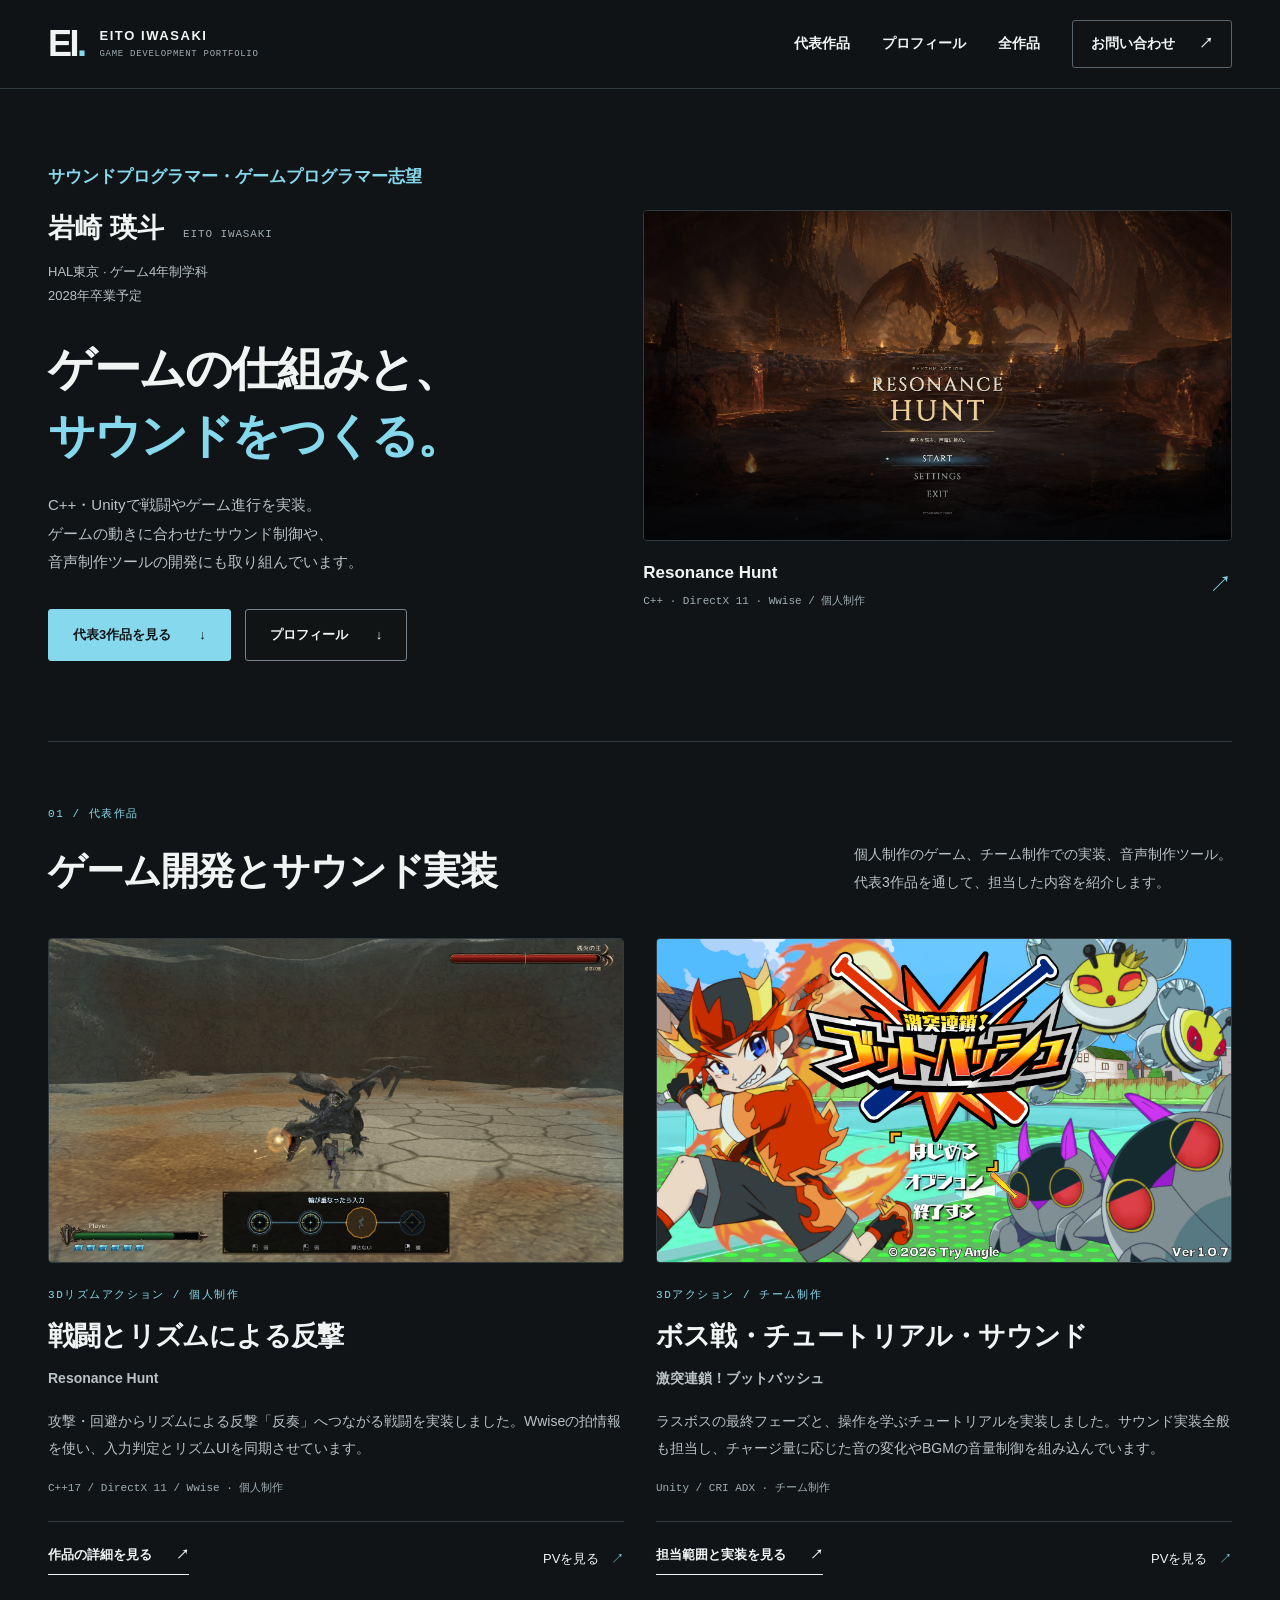
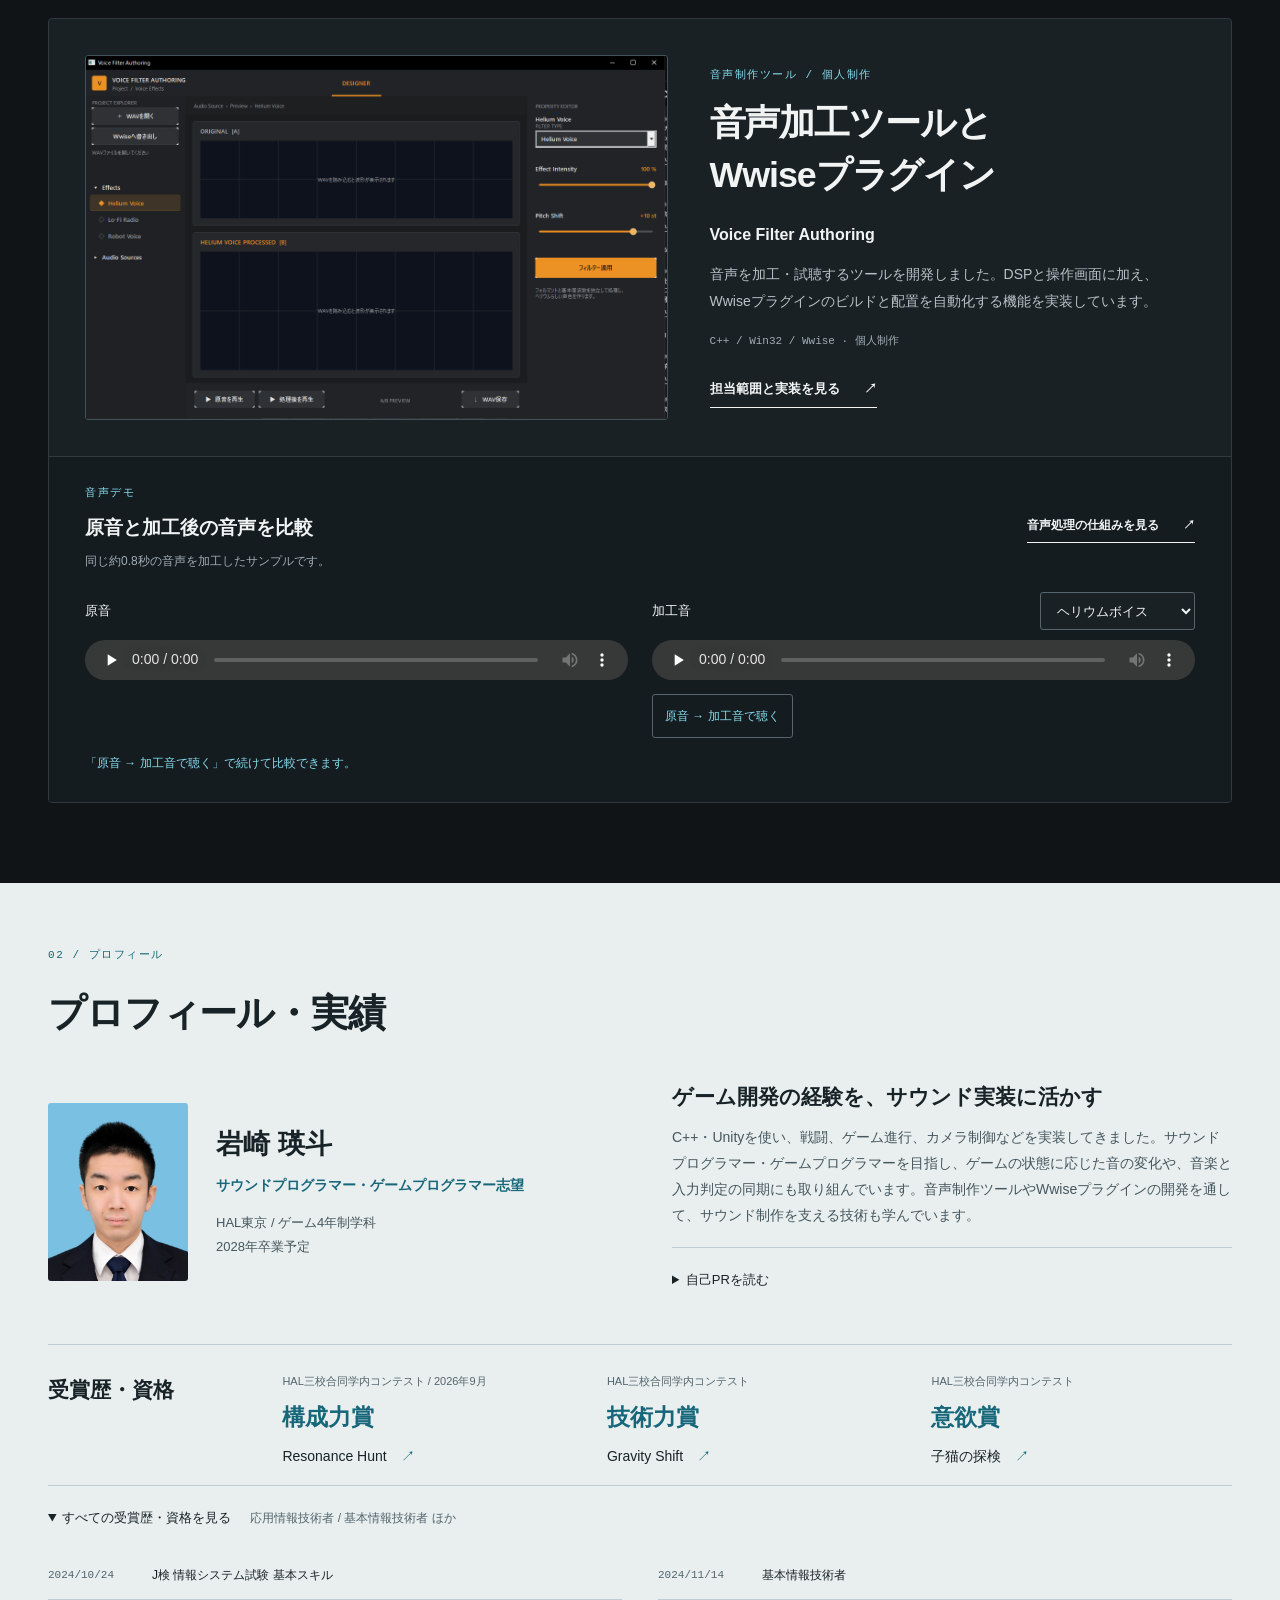
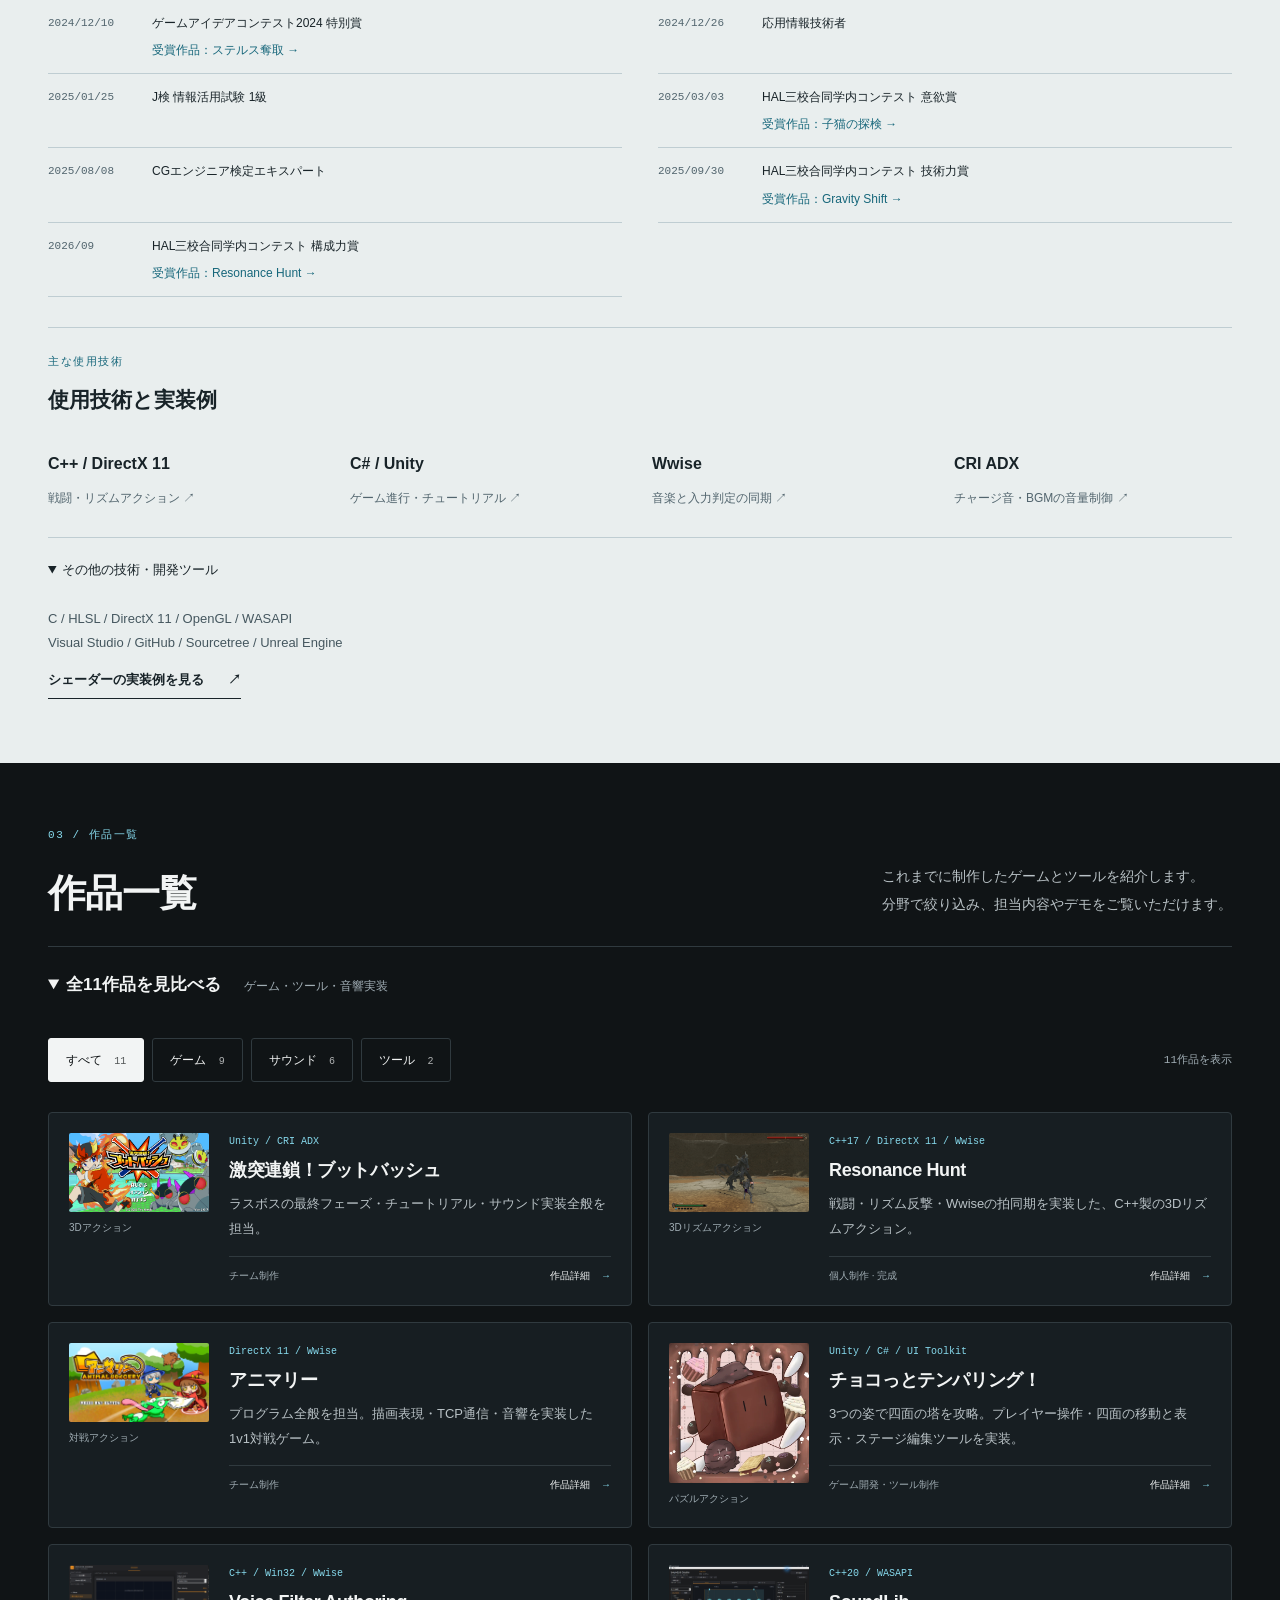
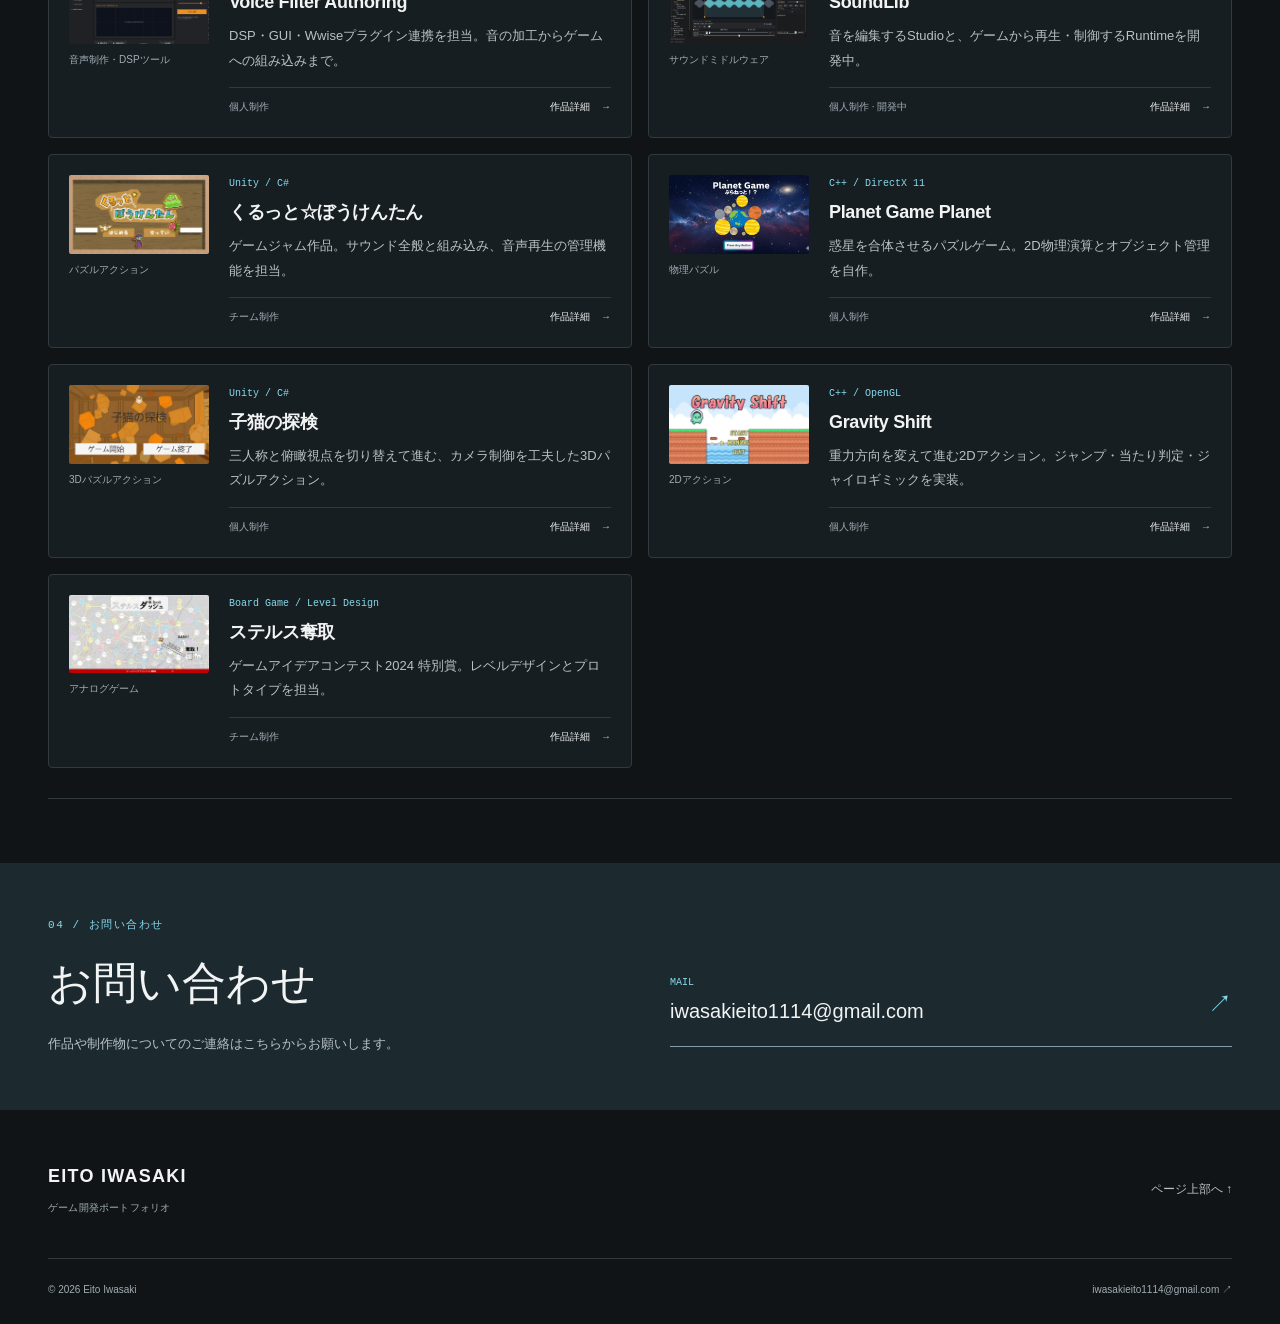
==== commit 7dc55782: "Update profile photo and award; add Google Play link" ====
--- a/index.html
+++ b/index.html
@@ -9,7 +9,7 @@
 <meta name="description" content="HAL東京 ゲーム4年制学科・2028年卒業予定、岩崎瑛斗のポートフォリオ。サウンドプログラマー・ゲームプログラマーを志望。C++・Unityによるゲーム開発と、Wwise・CRI ADXを用いたサウンド実装、音声制作ツールを紹介します。">
 <meta name="theme-color" content="#101416">
 <link rel="icon" href="assets/favicon.svg" type="image/svg+xml">
-<link rel="stylesheet" href="style.css?v=20261021-1">
+<link rel="stylesheet" href="style.css?v=20261108-1">
 <link rel="stylesheet" href="tempering.css?v=20261030-1">
 <script src="site.js?v=20261012-6" defer>
 </script>
@@ -109,10 +109,10 @@
   <div class="section-shell">
     <div class="section-head"><p class="section-kicker">02 / プロフィール</p><h2>プロフィール・実績</h2></div>
     <div class="about-overview-grid">
-      <div class="about-identity"><img src="assets/images/profile.jpg" alt="岩崎 瑛斗のプロフィール写真" loading="lazy" width="700" height="933"><div><h3>岩崎 瑛斗</h3><p class="about-role"><span class="heading-phrase">サウンドプログラマー・</span><wbr><span class="heading-phrase">ゲームプログラマー志望</span></p><p>HAL東京 / ゲーム4年制学科<br>2028年卒業予定</p></div></div>
+      <div class="about-identity"><img src="assets/images/profile-20261108.jpg" alt="岩崎 瑛斗のプロフィール写真" loading="lazy" width="900" height="1200"><div><h3>岩崎 瑛斗</h3><p class="about-role"><span class="heading-phrase">サウンドプログラマー・</span><wbr><span class="heading-phrase">ゲームプログラマー志望</span></p><p>HAL東京 / ゲーム4年制学科<br>2028年卒業予定</p></div></div>
       <div class="about-message"><h3>ゲーム開発の経験を、サウンド実装に活かす</h3><p>C++・Unityを使い、戦闘、ゲーム進行、カメラ制御などを実装してきました。サウンドプログラマー・ゲームプログラマーを目指し、ゲームの状態に応じた音の変化や、音楽と入力判定の同期にも取り組んでいます。音声制作ツールやWwiseプラグインの開発を通して、サウンド制作を支える技術も学んでいます。</p><details class="about-more"><summary>自己PRを読む</summary><h4>サウンドで、遊びの手応えを伝える</h4><p>私の強みは、プレイヤーに感じてほしい体験を、ゲームの仕組みとサウンドの実装につなげられることです。これまで、ゲームの状況に応じたBGMの変化や、チャージ・コンボに合わせた音の変化を実装してきました。操作の手応えや高揚感を伝えるために、音を鳴らすタイミングや聞こえ方を工夫しています。</p></details></div>
     </div>
-    <div class="recognition-overview"><div class="recognition-title"><h3>受賞歴・資格</h3></div><a class="recognition-work" href="works/gravity.html"><span>HAL三校合同学内コンテスト</span><strong>技術力賞</strong><span>Gravity Shift <b aria-hidden="true">↗</b></span></a><a class="recognition-work" href="works/kitten.html"><span>HAL三校合同学内コンテスト</span><strong>意欲賞</strong><span>子猫の探検 <b aria-hidden="true">↗</b></span></a></div>
+    <div class="recognition-overview"><div class="recognition-title"><h3>受賞歴・資格</h3></div><a class="recognition-work" href="works/resonance-hunt.html"><span>HAL三校合同学内コンテスト / 2026年9月</span><strong>構成力賞</strong><span>Resonance Hunt <b aria-hidden="true">↗</b></span></a><a class="recognition-work" href="works/gravity.html"><span>HAL三校合同学内コンテスト</span><strong>技術力賞</strong><span>Gravity Shift <b aria-hidden="true">↗</b></span></a><a class="recognition-work" href="works/kitten.html"><span>HAL三校合同学内コンテスト</span><strong>意欲賞</strong><span>子猫の探検 <b aria-hidden="true">↗</b></span></a></div>
     <details class="about-more qualifications" open><summary>すべての受賞歴・資格を見る <span>応用情報技術者 / 基本情報技術者 ほか</span></summary><ol class="timeline">
             <li>
 <time>2024/10/24</time>
@@ -145,6 +145,10 @@
             <li>
 <time>2025/09/30</time>
 <span>HAL三校合同学内コンテスト 技術力賞<br><a class="award-work-link" href="works/gravity.html">受賞作品：Gravity Shift →</a></span>
+</li>
+            <li>
+<time datetime="2026-09">2026/09</time>
+<span>HAL三校合同学内コンテスト 構成力賞<br><a class="award-work-link" href="works/resonance-hunt.html">受賞作品：Resonance Hunt →</a></span>
 </li>
           </ol></details>
     <section id="skills" class="skills-overview" aria-labelledby="skills-title"><div><p class="section-kicker">主な使用技術</p><h3 id="skills-title">使用技術と実装例</h3></div><div class="technology-links"><a href="works/resonance-hunt.html#part-2"><strong>C++ / DirectX 11</strong><span>戦闘・リズムアクション ↗</span></a><a href="works/butto-bash.html#part-5"><strong>C# / Unity</strong><span>ゲーム進行・チュートリアル ↗</span></a><a href="works/resonance-hunt.html#part-3"><strong>Wwise</strong><span>音楽と入力判定の同期 ↗</span></a><a href="works/butto-bash.html#part-6"><strong>CRI ADX</strong><span>チャージ音・BGMの音量制御 ↗</span></a></div><details class="about-more" open><summary>その他の技術・開発ツール</summary><p>C / HLSL / DirectX 11 / OpenGL / WASAPI<br>Visual Studio / GitHub / Sourcetree / Unreal Engine</p><a class="text-link" href="works/animaly.html#part-4">シェーダーの実装例を見る</a></details></section>
--- a/style.css
+++ b/style.css
@@ -2360,7 +2360,7 @@
 .about-more summary span { color:var(--muted); display:inline-block; margin-left:16px; font-size:12px; }
 .about-more h4 { margin:18px 0 10px; font-size:15px; }
 .about-more p { font-size:13px; color:var(--ink-soft); }
-.recognition-overview { display:grid; grid-template-columns:.7fr 1fr 1fr; gap:32px; margin-top:40px; border-top:1px solid var(--line); padding-top:26px; }
+.recognition-overview { display:grid; grid-template-columns:.7fr repeat(3,minmax(0,1fr)); gap:24px; margin-top:40px; border-top:1px solid var(--line); padding-top:26px; }
 .recognition-title h3 { margin:0; font-size:21px; }
 .recognition-title .section-kicker { margin-bottom:12px; }
 .recognition-work { display:flex; flex-direction:column; gap:5px; }
--- a/tempering.css
+++ b/tempering.css
@@ -46,3 +46,7 @@
   .tempering-face-demo { grid-template-columns:minmax(0,1fr); gap:20px; }
   .tempering-editor-figure figcaption,.tempering-face-visual figcaption { font-size:14px; }
 }
+
+.tempering-store { display:flex; flex-wrap:wrap; align-items:center; gap:12px 24px; margin:0 0 28px; }
+.tempering-store .section-kicker { margin:0; }
+.tempering-store .text-link { min-height:44px; }
